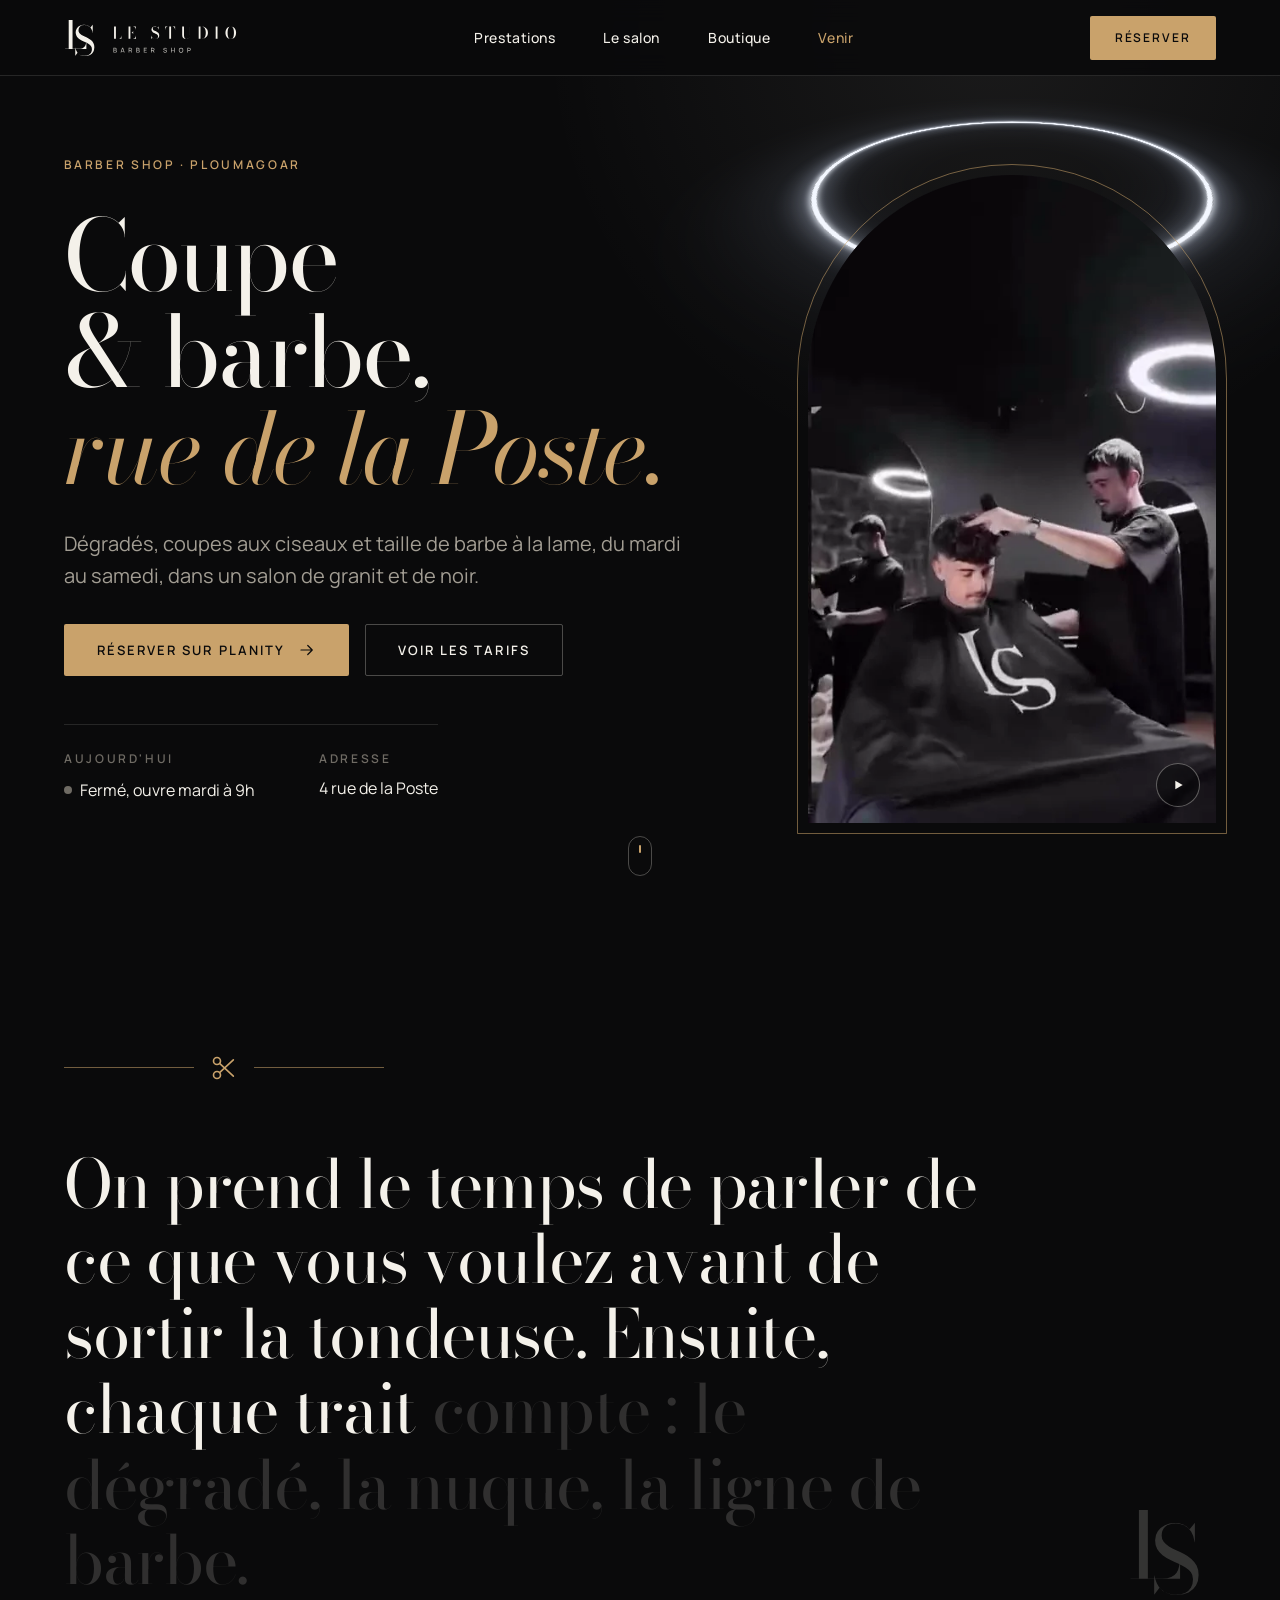
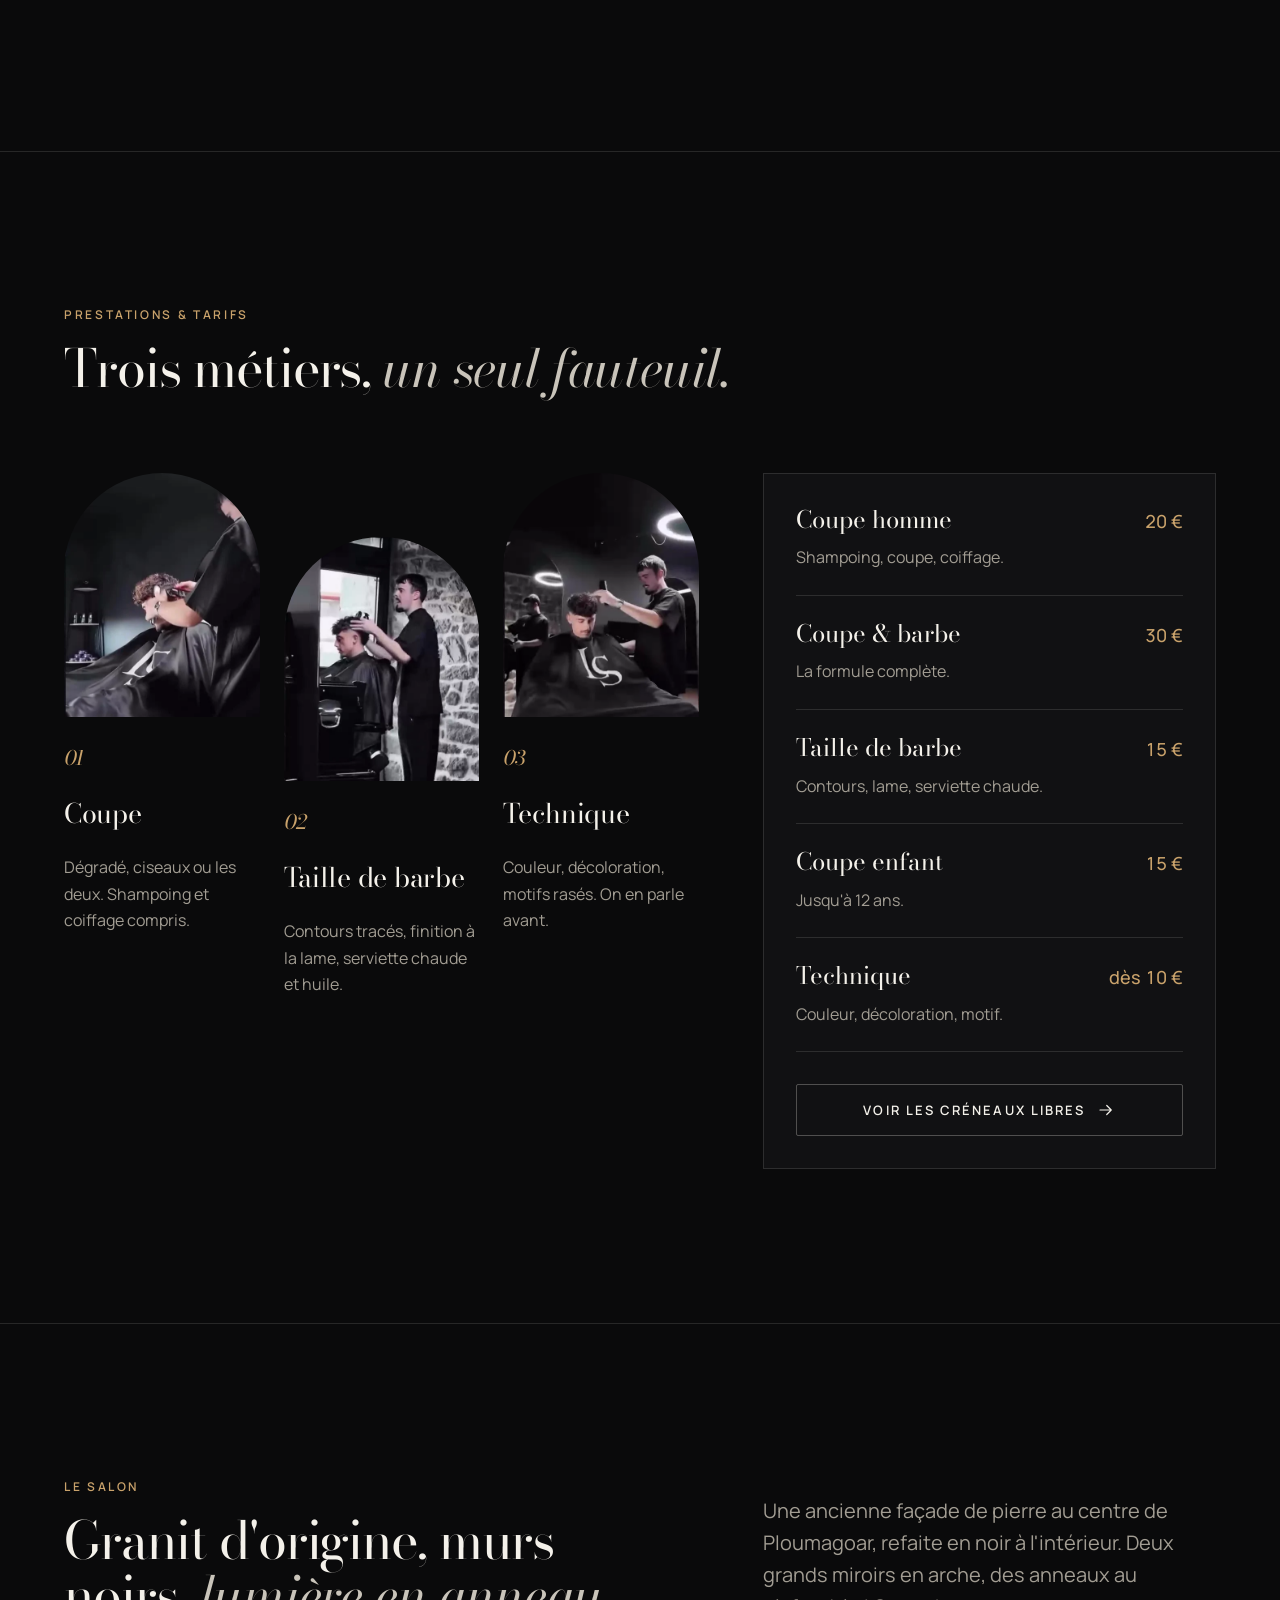
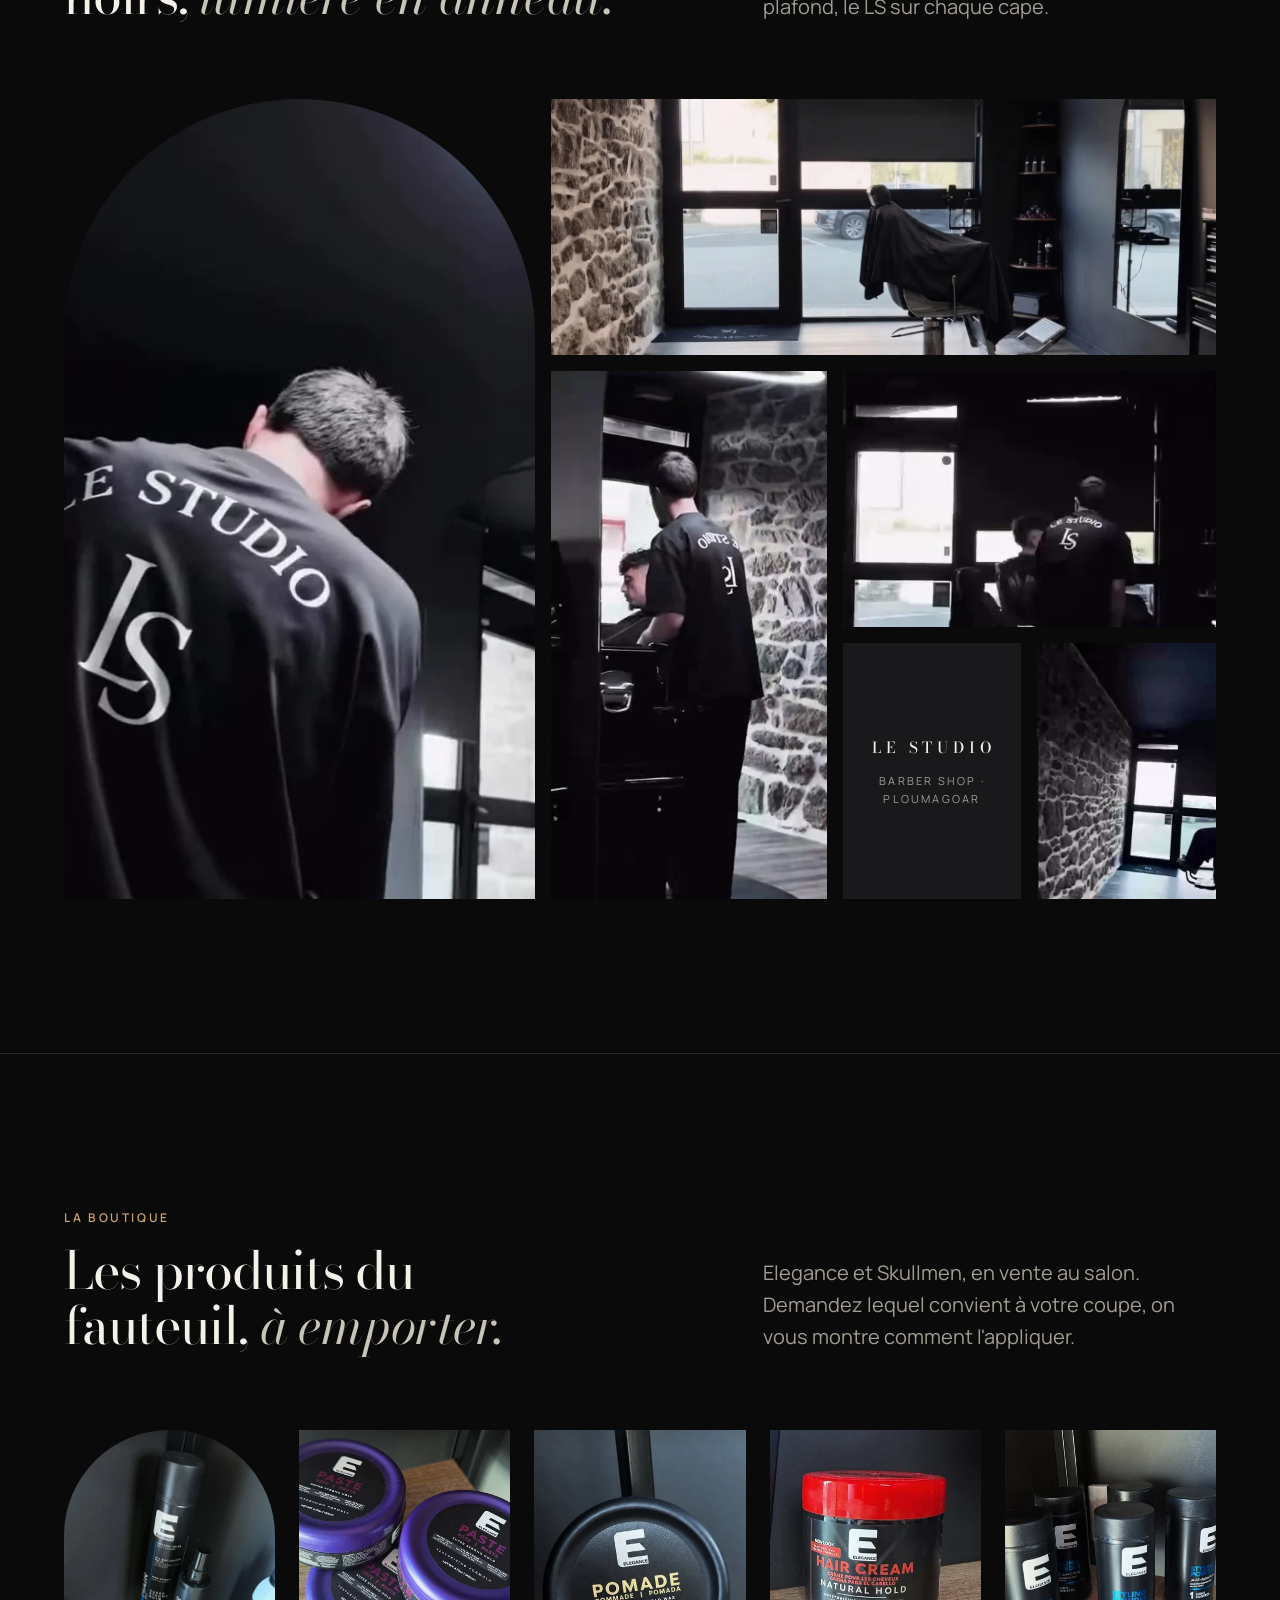
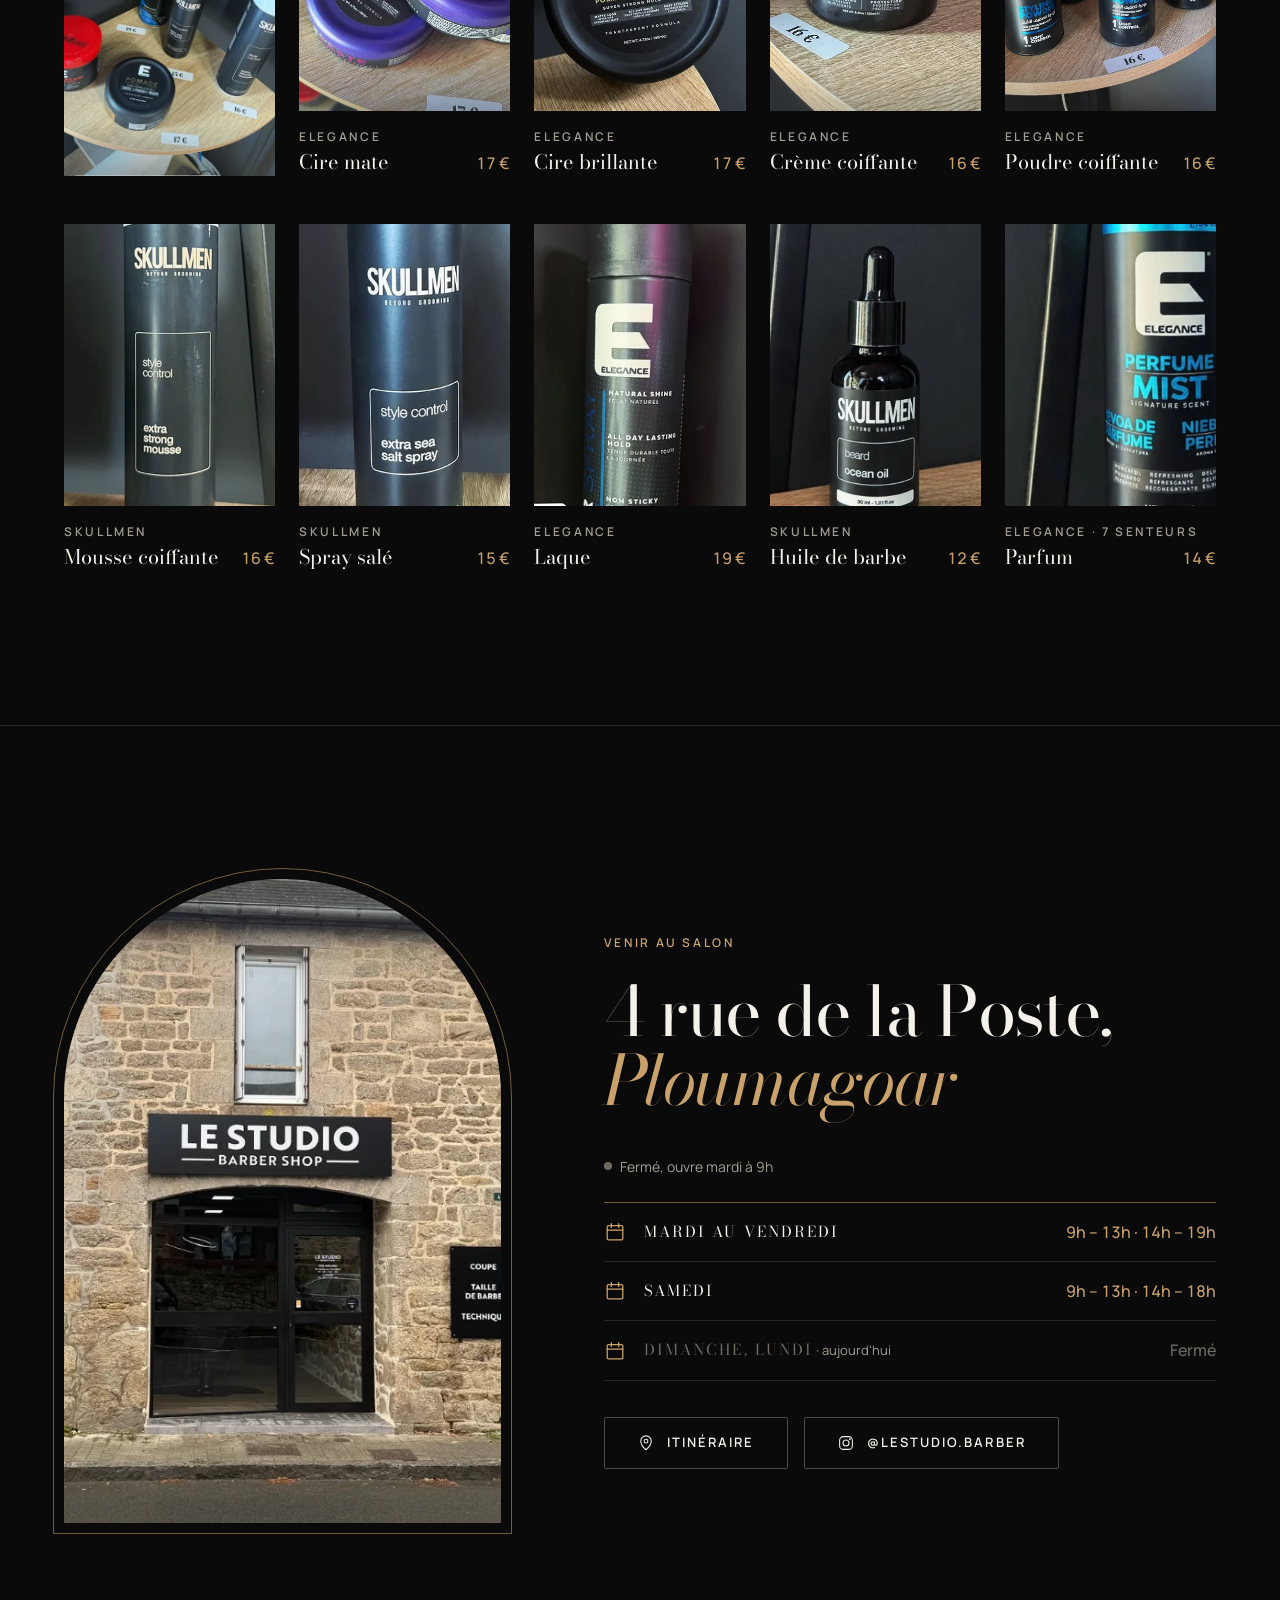
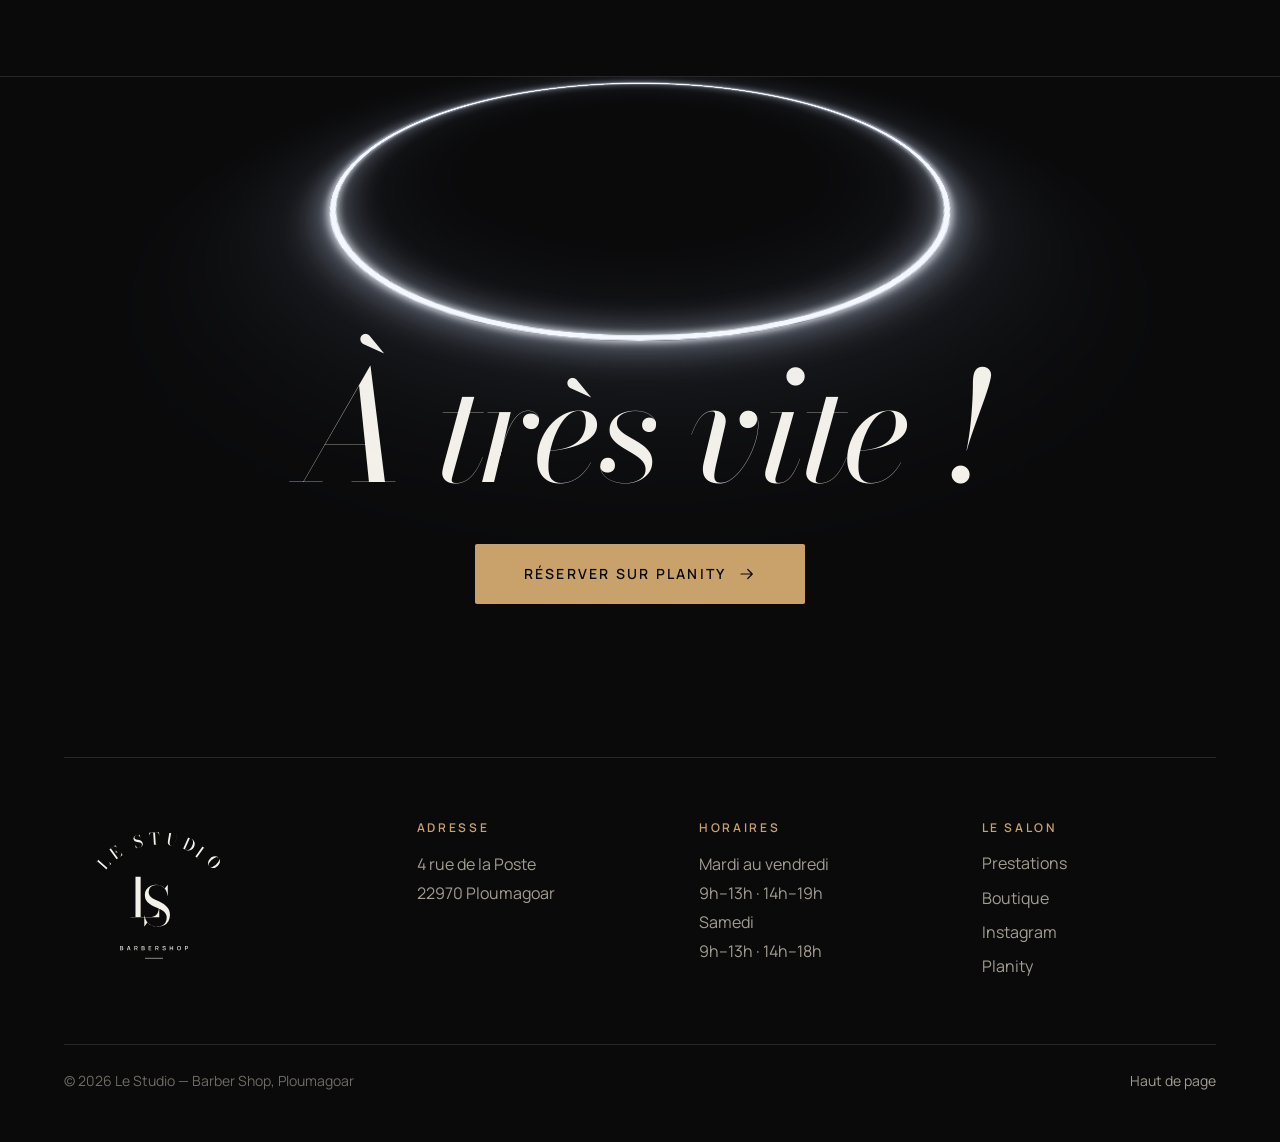
==== index.html @ e1cf86ec "Anneau LED blanc des salons et nouvelle photo du fauteuil - L'anneau néon devient un anneau LED : bl" ====
<!doctype html>
<html lang="fr" class="no-js">
<head>
<meta charset="utf-8">
<meta name="viewport" content="width=device-width, initial-scale=1, viewport-fit=cover">
<title>Le Studio : barber shop à Ploumagoar</title>
<meta name="description" content="Coupe homme, dégradé et taille de barbe du mardi au samedi, 4 rue de la Poste à Ploumagoar. Réservation en ligne sur Planity.">
<meta name="theme-color" content="#0a0a0b">
<meta property="og:type" content="website">
<meta property="og:title" content="Le Studio, barber shop à Ploumagoar">
<meta property="og:description" content="Coupe, dégradé et barbe du mardi au samedi. Réservez sur Planity.">
<meta property="og:image" content="share.jpg">
<meta name="twitter:card" content="summary_large_image">
<!-- <link rel="canonical" href="https://DOMAINE-A-VENIR/"> -->
<link rel="icon" href="assets/logo/favicon.svg" type="image/svg+xml">
<link rel="preconnect" href="https://fonts.googleapis.com">
<link rel="preconnect" href="https://fonts.gstatic.com" crossorigin>
<link rel="stylesheet" href="design-system/tokens.css">
<link rel="stylesheet" href="design-system/components.css">
<link rel="stylesheet" href="assets/css/site.css">
<link rel="preload" as="image" href="assets/img/poster.webp">
<script>document.documentElement.classList.replace('no-js','js')</script>
<script type="application/ld+json">
{"@context":"https://schema.org","@type":"BarberShop","name":"Le Studio — Barber Shop",
 "address":{"@type":"PostalAddress","streetAddress":"4 rue de la Poste","postalCode":"22970","addressLocality":"Ploumagoar","addressCountry":"FR"},
 "openingHoursSpecification":[
  {"@type":"OpeningHoursSpecification","dayOfWeek":["Tuesday","Wednesday","Thursday","Friday"],"opens":"09:00","closes":"13:00"},
  {"@type":"OpeningHoursSpecification","dayOfWeek":["Tuesday","Wednesday","Thursday","Friday"],"opens":"14:00","closes":"19:00"},
  {"@type":"OpeningHoursSpecification","dayOfWeek":"Saturday","opens":"09:00","closes":"13:00"},
  {"@type":"OpeningHoursSpecification","dayOfWeek":"Saturday","opens":"14:00","closes":"18:00"}],
 "sameAs":["https://www.instagram.com/lestudio.barber/"]}
</script>
</head>
<body>

<svg width="0" height="0" style="position:absolute" aria-hidden="true">
  <defs>
    <symbol id="i-scissors" viewBox="0 0 24 24" fill="none" stroke="currentColor" stroke-width="1.4" stroke-linecap="round"><circle cx="6" cy="6" r="3"/><circle cx="6" cy="18" r="3"/><path d="M8.2 8.1 20 19M8.2 15.9 20 5M12.5 12h.01"/></symbol>
    <symbol id="i-calendar" viewBox="0 0 24 24" fill="none" stroke="currentColor" stroke-width="1.4" stroke-linecap="round"><rect x="3.5" y="5" width="17" height="15.5" rx="1.5"/><path d="M3.5 10h17M8 3v4M16 3v4"/></symbol>
    <symbol id="i-pin" viewBox="0 0 24 24" fill="none" stroke="currentColor" stroke-width="1.4" stroke-linecap="round" stroke-linejoin="round"><path d="M12 21s-7-6.2-7-11.5a7 7 0 0 1 14 0C19 14.8 12 21 12 21Z"/><circle cx="12" cy="9.5" r="2.5"/></symbol>
    <symbol id="i-instagram" viewBox="0 0 24 24" fill="none" stroke="currentColor" stroke-width="1.4"><rect x="3.5" y="3.5" width="17" height="17" rx="5"/><circle cx="12" cy="12" r="4"/><circle cx="17.2" cy="6.8" r=".6" fill="currentColor"/></symbol>
    <symbol id="i-arrow" viewBox="0 0 24 24" fill="none" stroke="currentColor" stroke-width="1.6" stroke-linecap="round" stroke-linejoin="round"><path d="M4 12h15M13 6l6 6-6 6"/></symbol>
    <symbol id="i-pause" viewBox="0 0 24 24" fill="currentColor"><rect x="7" y="5" width="3.5" height="14" rx=".5"/><rect x="13.5" y="5" width="3.5" height="14" rx=".5"/></symbol>
    <symbol id="i-play" viewBox="0 0 24 24" fill="currentColor"><path d="M8 5.5v13l11-6.5-11-6.5Z"/></symbol>
  </defs>
</svg>

<a class="skip-link" href="#contenu">Aller au contenu</a>

<!-- ============================ NAVIGATION ============================ -->
<header class="ls-nav site-nav" data-nav>
  <div class="ls-container ls-nav__inner">
    <a class="site-logo" href="#top" aria-label="Le Studio, accueil"><img src="assets/logo/ls-logo-horizontal.svg" alt="" width="190" height="39"></a>
    <nav aria-label="Navigation principale">
      <ul class="ls-nav__links">
        <li><a class="ls-link" href="#prestations">Prestations</a></li>
        <li><a class="ls-link" href="#salon">Le salon</a></li>
        <li><a class="ls-link" href="#boutique">Boutique</a></li>
        <li><a class="ls-link" href="#venir">Venir</a></li>
      </ul>
    </nav>
    <div class="site-nav__end">
      <a class="ls-btn ls-btn--primary ls-btn--sm site-nav__cta" href="https://www.planity.com/le-studio-barber-shop-22970-ploumagoar">Réserver</a>
      <button class="site-burger" type="button" aria-expanded="false" aria-controls="menu" data-menu-toggle><span class="ls-visually-hidden">Menu</span><i></i><i></i></button>
    </div>
  </div>
  <div class="site-sheet" id="menu" hidden data-menu>
    <ul>
      <li><a href="#prestations">Prestations</a></li>
      <li><a href="#salon">Le salon</a></li>
      <li><a href="#boutique">Boutique</a></li>
      <li><a href="#venir">Venir</a></li>
    </ul>
    <div class="site-sheet__foot">
      <p>4 rue de la Poste, Ploumagoar</p>
      <p>Mar–ven 9h–13h · 14h–19h<br>Sam 9h–13h · 14h–18h</p>
    </div>
  </div>
</header>

<main id="contenu">

<!-- ============================ HERO ============================ -->
<section class="hero" id="top">
  <div class="ls-container hero__grid">
    <div class="hero__text">
      <p class="ls-label" data-enter="1">Barber shop · Ploumagoar</p>
      <h1 class="ls-h1 hero__title" data-enter="2">
        <span class="hero__line">Coupe &amp; barbe,</span>
        <span class="hero__line"><em>rue de la Poste.</em></span>
      </h1>
      <p class="ls-lead" data-enter="3">Dégradés, coupes aux ciseaux et taille de barbe à la lame, du mardi au samedi, dans un salon de granit et de noir.</p>
      <div class="hero__actions" data-enter="4">
        <a class="ls-btn ls-btn--primary" href="https://www.planity.com/le-studio-barber-shop-22970-ploumagoar" data-hero-cta>Réserver sur Planity <svg aria-hidden="true"><use href="#i-arrow"/></svg></a>
        <a class="ls-btn ls-btn--secondary" href="#prestations">Voir les tarifs</a>
      </div>
      <dl class="hero__facts" data-enter="5">
        <div><dt>Aujourd'hui</dt><dd><span class="ls-status" data-open-status>Mardi au samedi</span></dd></div>
        <div><dt>Adresse</dt><dd>4 rue de la Poste</dd></div>
      </dl>
    </div>

    <div class="hero__media">
      <div class="ls-neon ls-neon--tilt ls-neon--flicker hero__neon" aria-hidden="true"></div>
      <div class="ls-arch ls-arch--outline hero__arch" data-enter-arch>
        <video src="assets/video/studio.mp4" poster="assets/img/poster.webp" muted loop playsinline autoplay preload="metadata" aria-label="Le salon en vidéo : une coupe sous l'anneau lumineux, un dégradé à la tondeuse, le barbier devant le mur en granit" data-video></video>
        <button class="hero__pause" type="button" aria-label="Mettre la vidéo en pause" data-video-toggle><svg aria-hidden="true"><use href="#i-pause"/></svg></button>
      </div>
    </div>
  </div>
  <a class="hero__scroll" href="#manifeste" aria-label="Descendre vers la suite"><span></span></a>
</section>

<!-- ============================ MANIFESTE (moment : les mots s'allument) ============================ -->
<section class="manifeste" id="manifeste" aria-label="Notre façon de travailler">
  <div class="ls-container">
    <div class="ls-divider ls-divider--short" aria-hidden="true"><svg><use href="#i-scissors"/></svg></div>
    <p class="manifeste__text" data-words>On prend le temps de parler de ce que vous voulez avant de sortir la tondeuse. Ensuite, chaque trait compte&nbsp;: le dégradé, la nuque, la ligne de barbe.</p>
    <img class="manifeste__mono" src="assets/logo/ls-monogramme.svg" alt="" aria-hidden="true" width="96" height="94">
  </div>
</section>

<!-- ============================ PRESTATIONS ============================ -->
<section class="section prestations" id="prestations">
  <div class="ls-container">
    <header class="section-head">
      <p class="ls-label">Prestations &amp; tarifs</p>
      <h2 class="ls-h2">Trois métiers, <em>un seul fauteuil.</em></h2>
    </header>

    <div class="prestations__grid">
      <ol class="services">
        <li class="ls-service" data-reveal>
          <div class="ls-arch ls-service__media"><img src="assets/img/degrade.webp" alt="Dégradé à la tondeuse, client sous la cape LS" loading="lazy" width="483" height="790"></div>
          <span class="ls-service__num">01</span>
          <h3 class="ls-h3">Coupe</h3>
          <p>Dégradé, ciseaux ou les deux. Shampoing et coiffage compris.</p>
        </li>
        <li class="ls-service" data-reveal>
          <div class="ls-arch ls-service__media"><img src="assets/img/coiffage.webp" alt="Le barbier vérifie la coupe devant le mur en granit" loading="lazy" width="483" height="790"></div>
          <span class="ls-service__num">02</span>
          <h3 class="ls-h3">Taille de barbe</h3>
          <p>Contours tracés, finition à la lame, serviette chaude et huile.</p>
        </li>
        <li class="ls-service" data-reveal>
          <div class="ls-arch ls-service__media"><img src="assets/img/coupe.webp" alt="Coupe en cours sous un anneau lumineux" loading="lazy" width="483" height="790"></div>
          <span class="ls-service__num">03</span>
          <h3 class="ls-h3">Technique</h3>
          <p>Couleur, décoloration, motifs rasés. On en parle avant.</p>
        </li>
      </ol>

      <div class="tarifs" data-reveal>
        <!-- PRIX PROVISOIRES : à remplacer par les tarifs réels -->
        <ul class="ls-price-list" data-assumed>
          <li class="ls-price-row"><span class="ls-price-row__name">Coupe homme</span><span class="ls-price-row__price">20 €</span><p class="ls-price-row__desc">Shampoing, coupe, coiffage.</p></li>
          <li class="ls-price-row"><span class="ls-price-row__name">Coupe &amp; barbe</span><span class="ls-price-row__price">30 €</span><p class="ls-price-row__desc">La formule complète.</p></li>
          <li class="ls-price-row"><span class="ls-price-row__name">Taille de barbe</span><span class="ls-price-row__price">15 €</span><p class="ls-price-row__desc">Contours, lame, serviette chaude.</p></li>
          <li class="ls-price-row"><span class="ls-price-row__name">Coupe enfant</span><span class="ls-price-row__price">15 €</span><p class="ls-price-row__desc">Jusqu'à 12 ans.</p></li>
          <li class="ls-price-row"><span class="ls-price-row__name">Technique</span><span class="ls-price-row__price">dès 10 €</span><p class="ls-price-row__desc">Couleur, décoloration, motif.</p></li>
        </ul>
        <a class="ls-btn ls-btn--secondary tarifs__cta" href="https://www.planity.com/le-studio-barber-shop-22970-ploumagoar">Voir les créneaux libres <svg aria-hidden="true"><use href="#i-arrow"/></svg></a>
      </div>
    </div>
  </div>
</section>

<!-- ============================ LE SALON ============================ -->
<section class="section salon" id="salon">
  <div class="ls-container">
    <header class="section-head section-head--split">
      <div>
        <p class="ls-label">Le salon</p>
        <h2 class="ls-h2">Granit d'origine, murs noirs, <em>lumière en anneau.</em></h2>
      </div>
      <p class="ls-lead">Une ancienne façade de pierre au centre de Ploumagoar, refaite en noir à l'intérieur. Deux grands miroirs en arche, des anneaux au plafond, le LS sur chaque cape.</p>
    </header>

    <div class="mosaic">
      <figure class="mosaic__a ls-arch" data-reveal><img src="assets/img/tee.webp" alt="Le barbier de dos, t-shirt Le Studio" loading="lazy"></figure>
      <figure class="mosaic__b" data-reveal><img src="assets/img/salon-fauteuil.webp" alt="Le fauteuil sous sa cape face au miroir en arche, entre le mur de granit et la vitrine" width="1400" height="781" loading="lazy"></figure>
      <figure class="mosaic__c" data-reveal><img src="assets/img/poste-pierre.webp" alt="Le barbier au poste, devant le mur de granit" loading="lazy"></figure>
      <figure class="mosaic__d" data-reveal><img src="assets/img/salon-large.webp" alt="Vue d'ensemble du salon vers la vitrine" loading="lazy"></figure>
      <figure class="mosaic__e ls-granite" data-reveal>
        <p class="mosaic__quote"><span class="ls-caps">Le Studio</span><span class="mosaic__since">Barber shop · Ploumagoar</span></p>
      </figure>
      <figure class="mosaic__f" data-reveal><img src="assets/img/mur-granit.webp" alt="Le mur de granit apparent jusqu'à la porte" loading="lazy"></figure>
    </div>
  </div>
</section>

<!-- ============================ BOUTIQUE ============================ -->
<section class="section boutique" id="boutique">
  <div class="ls-container">
    <header class="section-head section-head--split">
      <div>
        <p class="ls-label">La boutique</p>
        <h2 class="ls-h2">Les produits du fauteuil, <em>à emporter.</em></h2>
      </div>
      <p class="ls-lead">Elegance et Skullmen, en vente au salon. Demandez lequel convient à votre coupe, on vous montre comment l'appliquer.</p>
    </header>

    <ul class="shop">
      <li class="shop__feature" data-reveal><img src="assets/img/etagere-produits.webp" alt="L'étagère de produits en chêne du salon" loading="lazy"></li>
      <li data-reveal><div class="ls-product"><div class="ls-product__media"><img src="assets/img/p-cire-mate.webp" alt="Cire mate Elegance Paste, pots violets" loading="lazy"></div><div class="ls-product__meta"><span class="ls-product__brand">Elegance</span><span class="ls-product__name">Cire mate</span><span class="ls-product__price">17 €</span></div></div></li>
      <li data-reveal><div class="ls-product"><div class="ls-product__media"><img src="assets/img/p-pomade.webp" alt="Cire brillante Elegance Pomade" loading="lazy"></div><div class="ls-product__meta"><span class="ls-product__brand">Elegance</span><span class="ls-product__name">Cire brillante</span><span class="ls-product__price">17 €</span></div></div></li>
      <li data-reveal><div class="ls-product"><div class="ls-product__media"><img src="assets/img/p-creme.webp" alt="Crème coiffante Elegance Hair Cream" loading="lazy"></div><div class="ls-product__meta"><span class="ls-product__brand">Elegance</span><span class="ls-product__name">Crème coiffante</span><span class="ls-product__price">16 €</span></div></div></li>
      <li data-reveal><div class="ls-product"><div class="ls-product__media"><img src="assets/img/p-poudre.webp" alt="Poudre coiffante Elegance Styling Powder" loading="lazy"></div><div class="ls-product__meta"><span class="ls-product__brand">Elegance</span><span class="ls-product__name">Poudre coiffante</span><span class="ls-product__price">16 €</span></div></div></li>
      <li data-reveal><div class="ls-product"><div class="ls-product__media"><img src="assets/img/p-mousse.webp" alt="Mousse coiffante Skullmen Extra Strong" loading="lazy"></div><div class="ls-product__meta"><span class="ls-product__brand">Skullmen</span><span class="ls-product__name">Mousse coiffante</span><span class="ls-product__price">16 €</span></div></div></li>
      <li data-reveal><div class="ls-product"><div class="ls-product__media"><img src="assets/img/p-spray.webp" alt="Spray salé Skullmen Extra Sea Salt" loading="lazy"></div><div class="ls-product__meta"><span class="ls-product__brand">Skullmen</span><span class="ls-product__name">Spray salé</span><span class="ls-product__price">15 €</span></div></div></li>
      <li data-reveal><div class="ls-product"><div class="ls-product__media"><img src="assets/img/p-laque.webp" alt="Laque Elegance Hair Spray" loading="lazy"></div><div class="ls-product__meta"><span class="ls-product__brand">Elegance</span><span class="ls-product__name">Laque</span><span class="ls-product__price">19 €</span></div></div></li>
      <li data-reveal><div class="ls-product"><div class="ls-product__media"><img src="assets/img/p-huile.webp" alt="Huile à barbe Skullmen Ocean Oil" loading="lazy"></div><div class="ls-product__meta"><span class="ls-product__brand">Skullmen</span><span class="ls-product__name">Huile de barbe</span><span class="ls-product__price">12 €</span></div></div></li>
      <li data-reveal><div class="ls-product"><div class="ls-product__media"><img src="assets/img/p-parfum.webp" alt="Parfum Elegance Perfume Mist" loading="lazy"></div><div class="ls-product__meta"><span class="ls-product__brand">Elegance · 7 senteurs</span><span class="ls-product__name">Parfum</span><span class="ls-product__price">14 €</span></div></div></li>
    </ul>
  </div>
</section>

<!-- ============================ VENIR ============================ -->
<section class="section venir" id="venir">
  <div class="ls-container venir__grid">
    <figure class="ls-arch ls-arch--outline venir__photo" data-reveal><img src="assets/img/facade.webp" alt="La façade en granit avec l'enseigne Le Studio Barber Shop" loading="lazy"></figure>
    <div class="venir__info">
      <p class="ls-label">Venir au salon</p>
      <h2 class="ls-h2 venir__address"><a href="https://www.google.com/maps/search/?api=1&amp;query=4+rue+de+la+Poste+22970+Ploumagoar">4 rue de la Poste,<br><em>Ploumagoar</em></a></h2>
      <p class="venir__status"><span class="ls-status" data-open-status>Horaires</span></p>
      <dl class="ls-hours" data-hours>
        <div class="ls-hours__row" data-days="2,3,4,5"><svg aria-hidden="true"><use href="#i-calendar"/></svg><dt>Mardi au vendredi</dt><dd>9h – 13h · 14h – 19h</dd></div>
        <div class="ls-hours__row" data-days="6"><svg aria-hidden="true"><use href="#i-calendar"/></svg><dt>Samedi</dt><dd>9h – 13h · 14h – 18h</dd></div>
        <div class="ls-hours__row ls-hours__row--closed" data-days="0,1"><svg aria-hidden="true"><use href="#i-calendar"/></svg><dt>Dimanche, lundi</dt><dd>Fermé</dd></div>
      </dl>
      <div class="venir__actions">
        <a class="ls-btn ls-btn--secondary" href="https://www.google.com/maps/dir/?api=1&amp;destination=4+rue+de+la+Poste+22970+Ploumagoar"><svg aria-hidden="true"><use href="#i-pin"/></svg> Itinéraire</a>
        <a class="ls-btn ls-btn--secondary" href="https://www.instagram.com/lestudio.barber/"><svg aria-hidden="true"><use href="#i-instagram"/></svg> @lestudio.barber</a>
      </div>
    </div>
  </div>
</section>

</main>

<!-- ============================ FIN ============================ -->
<footer class="site-footer">
  <div class="ls-container">
    <div class="close">
      <div class="ls-neon ls-neon--tilt close__neon" aria-hidden="true" data-ignite></div>
      <p class="close__title ls-italic">À très vite&nbsp;!</p>
      <a class="ls-btn ls-btn--primary ls-btn--lg" href="https://www.planity.com/le-studio-barber-shop-22970-ploumagoar" data-close-cta>Réserver sur Planity <svg aria-hidden="true"><use href="#i-arrow"/></svg></a>
    </div>
    <div class="footer-grid">
      <img class="footer-logo" src="assets/logo/ls-logo-arc.svg" alt="Le Studio, barbershop" width="200" height="160" loading="lazy">
      <div>
        <h3 class="footer-h">Adresse</h3>
        <p><a class="ls-link" href="https://www.google.com/maps/search/?api=1&amp;query=4+rue+de+la+Poste+22970+Ploumagoar">4 rue de la Poste<br>22970 Ploumagoar</a></p>
      </div>
      <div>
        <h3 class="footer-h">Horaires</h3>
        <p>Mardi au vendredi<br>9h–13h · 14h–19h<br>Samedi<br>9h–13h · 14h–18h</p>
      </div>
      <div>
        <h3 class="footer-h">Le salon</h3>
        <ul class="footer-links">
          <li><a class="ls-link" href="#prestations">Prestations</a></li>
          <li><a class="ls-link" href="#boutique">Boutique</a></li>
          <li><a class="ls-link" href="https://www.instagram.com/lestudio.barber/">Instagram</a></li>
          <li><a class="ls-link" href="https://www.planity.com/le-studio-barber-shop-22970-ploumagoar">Planity</a></li>
        </ul>
      </div>
    </div>
    <p class="legal"><span>© <span data-year>2026</span> Le Studio — Barber Shop, Ploumagoar</span><a class="ls-link" href="#top">Haut de page</a></p>
  </div>
</footer>

<nav class="ls-actionbar site-actionbar" aria-label="Réservation" data-actionbar>
  <a class="ls-btn ls-btn--primary ls-btn--block" href="https://www.planity.com/le-studio-barber-shop-22970-ploumagoar">Réserver sur Planity</a>
</nav>

<script src="assets/js/site.js" defer></script>
</body>
</html>
---- design-system/tokens.css ----
/* ==========================================================================
   LE STUDIO — Barber Shop · Design tokens v1.0
   Source des codes : le salon (murs noirs, granit, arches, néons circulaires),
   le monogramme LS didone, la story « Horaires » (or cuivré), l'enseigne.
   ========================================================================== */

@import url("https://fonts.googleapis.com/css2?family=Bodoni+Moda:ital,opsz,wght@0,6..96,400;0,6..96,500;1,6..96,400&family=Manrope:wght@400;500;600&display=swap");

:root {
  /* ---- Couleurs · primitives ------------------------------------------- */
  --ls-black-950: #0a0a0b;   /* murs, capes : le fond de base            */
  --ls-black-900: #111113;   /* surfaces posées sur le fond              */
  --ls-black-800: #19191c;   /* surfaces levées (cartes, panneaux)       */
  --ls-black-700: #242428;   /* survol de surface                        */

  --ls-ivory-50:  #f4f1ea;   /* blanc du monogramme, un peu chaud        */
  --ls-ivory-300: #c9c4ba;
  --ls-ivory-500: #a29d93;   /* texte secondaire (7.3:1 sur noir)        */
  --ls-ivory-700: #6f6b64;   /* décoratif / désactivé, jamais du texte   */

  --ls-gold-300:  #e2c595;   /* survol                                   */
  --ls-gold-500:  #c9a26b;   /* l'or cuivré de la story horaires         */
  --ls-gold-700:  #9c7a48;   /* pressé, filets sur fond clair            */

  --ls-granite-300: #b9ad99; /* pierre au soleil                         */
  --ls-granite-600: #7d7262; /* pierre à l'ombre                         */
  --ls-oak-400:   #b08a62;   /* parquet, étagères chêne                  */

  --ls-red-400:   #e2796a;   /* erreur                                   */
  --ls-green-400: #8cc29a;   /* succès / « ouvert »                      */

  /* ---- Couleurs · sémantiques (à utiliser dans les composants) ---------- */
  --color-bg:          var(--ls-black-950);
  --color-surface:     var(--ls-black-900);
  --color-surface-2:   var(--ls-black-800);
  --color-surface-hover: var(--ls-black-700);
  --color-text:        var(--ls-ivory-50);   /* 17.5:1 sur bg */
  --color-text-muted:  var(--ls-ivory-500);  /* 7.3:1 sur bg  */
  --color-text-faint:  var(--ls-ivory-700);  /* 3.7:1 — grands textes / déco seulement */
  --color-accent:      var(--ls-gold-500);   /* 8.4:1 sur bg  */
  --color-accent-hover: var(--ls-gold-300);
  --color-accent-press: var(--ls-gold-700);
  --color-on-accent:   var(--ls-black-950);  /* 8.4:1 sur l'or */
  --color-line:        rgb(244 241 234 / 0.12);
  --color-line-strong: rgb(244 241 234 / 0.28);
  --color-line-accent: rgb(201 162 107 / 0.55);
  --color-focus:       var(--ls-gold-300);
  --color-success:     var(--ls-green-400);
  --color-danger:      var(--ls-red-400);

  /* ---- Typographie ------------------------------------------------------ */
  --font-display: "Bodoni Moda", "Didot", "Bodoni 72", Georgia, serif; /* le LS */
  --font-sans:    "Manrope", "Helvetica Neue", Arial, sans-serif;      /* l'enseigne */

  /* Échelle fluide 390 → 1440 */
  --text-display: clamp(3.5rem, 1.6rem + 8vw, 9rem);      /* 56 → 144  LE STUDIO   */
  --text-h1:      clamp(2.5rem, 1.6rem + 3.8vw, 5.5rem);  /* 40 → 88               */
  --text-h2:      clamp(2rem, 1.5rem + 2.2vw, 3.5rem);    /* 32 → 56               */
  --text-h3:      clamp(1.375rem, 1.2rem + .6vw, 1.75rem);/* 22 → 28               */
  --text-lead:    clamp(1.125rem, 1.05rem + .3vw, 1.25rem);/* 18 → 20              */
  --text-body:    1rem;                                   /* 16                    */
  --text-small:   0.875rem;                               /* 14                    */
  --text-label:   0.75rem;                                /* 12, capitales espacées */

  --leading-tight: 1.02;
  --leading-snug:  1.2;
  --leading-body:  1.65;

  --tracking-display: -0.02em;
  --tracking-caps:    0.32em;  /* « L E  S T U D I O »  */
  --tracking-label:   0.22em;

  --weight-regular: 400;
  --weight-medium:  500;
  --weight-semibold: 600;      /* labels sans uniquement */

  /* ---- Espacement (base 4) --------------------------------------------- */
  --space-1: 4px;   --space-2: 8px;   --space-3: 12px;  --space-4: 16px;
  --space-5: 24px;  --space-6: 32px;  --space-7: 48px;  --space-8: 64px;
  --space-9: 96px;  --space-10: 128px; --space-11: 192px;

  --gutter: clamp(20px, 5vw, 80px);
  --container: 1280px;
  --section-y: clamp(96px, 12vw, 192px);

  /* ---- Formes ----------------------------------------------------------- */
  --radius-none: 0;            /* photos, cartes : architectural, net      */
  --radius-sm:   2px;          /* boutons, champs                          */
  --radius-arch: 999px 999px 0 0; /* LA forme signature : les miroirs     */
  --radius-round: 999px;       /* néon, pastilles                          */

  --border-hair: 1px;
  --border-strong: 1.5px;

  /* ---- Lumière (remplace les ombres sur fond noir) ---------------------- */
  /* Anneau LED : le blanc neutre-froid des anneaux du salon, lueur dedans et dehors */
  --led: #f3f7ff;
  --glow-neon:
    0 0 6px 1px rgb(243 247 255 / .9), 0 0 28px 6px rgb(214 228 255 / .45), 0 0 110px 26px rgb(190 210 255 / .14),
    inset 0 0 6px 1px rgb(243 247 255 / .8), inset 0 0 28px 6px rgb(214 228 255 / .35), inset 0 0 90px 16px rgb(190 210 255 / .1);
  --glow-gold: 0 0 0 1px var(--color-line-accent), 0 10px 40px -10px rgb(201 162 107 / .35);
  --shadow-lift: 0 24px 48px -24px rgb(0 0 0 / .8);

  /* ---- Mouvement -------------------------------------------------------- */
  --dur-fast: 150ms;    /* couleur, soulignement               */
  --dur-base: 250ms;    /* boutons, cartes                     */
  --dur-slow: 600ms;    /* zoom photo, ouverture d'arche       */
  --dur-enter: 1100ms;  /* entrée du hero, une seule fois      */
  --ease-out: cubic-bezier(.22, 1, .36, 1);
  --ease-in-out: cubic-bezier(.65, 0, .35, 1);

  /* ---- Plans ------------------------------------------------------------ */
  --z-base: 1; --z-nav: 50; --z-actionbar: 60; --z-sheet: 70;
}

@media (prefers-reduced-motion: reduce) {
  :root { --dur-fast: 0ms; --dur-base: 0ms; --dur-slow: 0ms; --dur-enter: 0ms; }
}
---- design-system/components.css ----
/* ==========================================================================
   LE STUDIO — Composants v1.0  (nécessite tokens.css)
   Préfixe : ls-   ·   BEM léger : .ls-bloc, .ls-bloc__élément, .ls-bloc--variante
   ========================================================================== */

/* ---- Base ---------------------------------------------------------------- */
*, *::before, *::after { box-sizing: border-box; }
html { -webkit-text-size-adjust: 100%; }
body {
  margin: 0; background: var(--color-bg); color: var(--color-text);
  font: var(--weight-regular) var(--text-body)/var(--leading-body) var(--font-sans);
  -webkit-font-smoothing: antialiased; text-rendering: optimizeLegibility;
}
img, video, svg { display: block; max-width: 100%; }
a { color: inherit; }
:focus-visible { outline: 2px solid var(--color-focus); outline-offset: 3px; }
::selection { background: var(--color-accent); color: var(--color-on-accent); }

.ls-container { width: min(100% - 2 * var(--gutter), var(--container)); margin-inline: auto; }
.ls-visually-hidden { position: absolute !important; width: 1px; height: 1px; overflow: hidden; clip: rect(0 0 0 0); white-space: nowrap; }

/* ---- Typographie --------------------------------------------------------- */
.ls-display, .ls-h1, .ls-h2, .ls-h3 {
  font-family: var(--font-display); font-weight: var(--weight-regular);
  letter-spacing: var(--tracking-display); margin: 0; text-wrap: balance;
}
.ls-display { font-size: var(--text-display); line-height: .92; }
.ls-h1 { font-size: var(--text-h1); line-height: var(--leading-tight); }
.ls-h2 { font-size: var(--text-h2); line-height: 1.05; }
.ls-h3 { font-size: var(--text-h3); line-height: var(--leading-snug); letter-spacing: -0.01em; }
.ls-italic { font-style: italic; }                       /* « À très vite ! » */
.ls-lead { font-size: var(--text-lead); line-height: 1.6; color: var(--color-text-muted); max-width: 52ch; margin: 0; }
.ls-small { font-size: var(--text-small); color: var(--color-text-muted); }

/* Capitales serif espacées : la signature « LE STUDIO » (≥ 18px seulement) */
.ls-caps {
  font-family: var(--font-display); font-weight: var(--weight-medium);
  text-transform: uppercase; letter-spacing: var(--tracking-caps);
  font-size: clamp(1.125rem, 1rem + .5vw, 1.5rem); margin-right: calc(-1 * var(--tracking-caps));
}
/* Surtitre sans (lisible petit) */
.ls-label {
  font-family: var(--font-sans); font-weight: var(--weight-semibold);
  font-size: var(--text-label); text-transform: uppercase; letter-spacing: var(--tracking-label);
  color: var(--color-accent); margin: 0;
}

/* ---- Logo ---------------------------------------------------------------- */
.ls-logo { display: inline-flex; align-items: center; gap: var(--space-3); text-decoration: none; color: var(--color-text); }
.ls-logo__mono { width: 40px; height: 40px; flex: none; }
.ls-logo__words { display: grid; line-height: 1; }
.ls-logo__name { white-space: nowrap; font-family: var(--font-display); font-weight: 500; font-size: 17px; letter-spacing: .3em; margin-right: -.3em; }
.ls-logo__sub  { font-family: var(--font-sans); font-weight: 600; font-size: 9.5px; letter-spacing: .42em; color: var(--color-text-muted); margin-top: 6px; }
.ls-mono text { font-family: var(--font-display); fill: currentColor; }

/* ---- Boutons ------------------------------------------------------------- */
.ls-btn {
  --h: 52px;
  display: inline-flex; align-items: center; justify-content: center; gap: var(--space-3);
  min-height: var(--h); padding: 0 var(--space-6); border-radius: var(--radius-sm);
  font: var(--weight-semibold) 13px/1 var(--font-sans); letter-spacing: .16em; text-transform: uppercase;
  text-decoration: none; white-space: nowrap; cursor: pointer; border: var(--border-hair) solid transparent;
  transition: background-color var(--dur-base) var(--ease-out), color var(--dur-base) var(--ease-out),
              border-color var(--dur-base) var(--ease-out), transform var(--dur-fast) var(--ease-out),
              box-shadow var(--dur-base) var(--ease-out);
}
.ls-btn svg { width: 18px; height: 18px; transition: transform var(--dur-base) var(--ease-out); }
.ls-btn:hover { transform: translateY(-1px); }
.ls-btn:hover svg { transform: translateX(3px); }
.ls-btn:active { transform: translateY(1px) scale(.985); }

.ls-btn--primary { background: var(--color-accent); color: var(--color-on-accent); }
.ls-btn--primary:hover { background: var(--color-accent-hover); box-shadow: var(--glow-gold); }
.ls-btn--primary:active { background: var(--color-accent-press); }

.ls-btn--secondary { background: transparent; color: var(--color-text); border-color: var(--color-line-strong); }
.ls-btn--secondary:hover { border-color: var(--color-text); background: rgb(244 241 234 / .04); }

.ls-btn--sm { --h: 44px; padding: 0 var(--space-5); font-size: 12px; }
.ls-btn--lg { --h: 60px; padding: 0 var(--space-7); font-size: 14px; }
.ls-btn--block { width: 100%; }

.ls-btn:disabled, .ls-btn[aria-disabled="true"] { opacity: .4; pointer-events: none; }
.ls-btn[aria-busy="true"] { color: transparent; position: relative; pointer-events: none; }
.ls-btn[aria-busy="true"]::after {
  content: ""; position: absolute; width: 18px; height: 18px; border-radius: 50%;
  border: 2px solid var(--color-on-accent); border-right-color: transparent; animation: ls-spin .8s linear infinite;
}
@keyframes ls-spin { to { transform: rotate(1turn); } }

/* Lien texte : soulignement qui se dessine */
.ls-link {
  color: var(--color-text); text-decoration: none; font-weight: var(--weight-medium);
  background: linear-gradient(currentColor, currentColor) 0 100% / 0 1px no-repeat;
  transition: background-size var(--dur-base) var(--ease-out), color var(--dur-fast);
  padding-bottom: 2px;
}
.ls-link:hover { background-size: 100% 1px; color: var(--color-accent-hover); }
.ls-link--arrow::after { content: " →"; display: inline-block; transition: transform var(--dur-base) var(--ease-out); }
.ls-link--arrow:hover::after { transform: translateX(3px); }

/* ---- Arche : la forme signature (miroirs du salon) ----------------------- */
.ls-arch {
  position: relative; overflow: hidden; border-radius: var(--radius-arch);
  aspect-ratio: var(--ratio, 3 / 5); background: var(--color-surface-2); isolation: isolate;
}
.ls-arch > img, .ls-arch > video { width: 100%; height: 100%; object-fit: cover; transition: transform var(--dur-slow) var(--ease-out); }
.ls-arch--outline { outline: var(--border-hair) solid var(--color-line-accent); outline-offset: 10px; overflow: visible; }
.ls-arch--outline > img, .ls-arch--outline > video { border-radius: inherit; }
a.ls-arch:hover > img, a:hover > .ls-arch > img { transform: scale(1.03); }

/* ---- Néon circulaire (anneaux lumineux du plafond) ----------------------- */
.ls-neon {
  width: var(--size, 220px); aspect-ratio: 1; border-radius: var(--radius-round);
  border: clamp(3px, .45vw, 5px) solid var(--led);
  box-shadow: var(--glow-neon); pointer-events: none;
}
/* Allumage quand l'anneau arrive à l'écran (classe posée par site.js) */
.js .ls-neon[data-ignite] { opacity: 0; }
.js .ls-neon[data-ignite].is-in { opacity: 1; animation: ls-flicker 1.6s steps(1) 1 both; }
@media (prefers-reduced-motion: reduce) {
  .ls-neon--flicker, .js .ls-neon[data-ignite].is-in { animation: none; opacity: 1; }
}
.ls-neon--tilt { transform: perspective(600px) rotateX(68deg); }   /* vu d'en bas, comme au plafond */
.ls-neon--flicker { animation: ls-flicker 1.6s steps(1) 1 both; }    /* allumage, une seule fois */
@keyframes ls-flicker { 0%{opacity:0} 8%{opacity:.8} 12%{opacity:.1} 20%{opacity:.9} 26%{opacity:.3} 34%,100%{opacity:1} }

/* ---- Ornement : filet — ciseaux — filet ---------------------------------- */
.ls-divider { display: flex; align-items: center; gap: var(--space-4); color: var(--color-accent); }
.ls-divider::before, .ls-divider::after { content: ""; flex: 1; height: 1px; background: var(--color-line-accent); }
.ls-divider svg { width: 28px; height: 28px; flex: none; }
.ls-divider--short { max-width: 320px; }

/* ---- Horaires (repris de la story) --------------------------------------- */
.ls-hours { margin: 0; display: grid; border-top: 1px solid var(--color-line-accent); }
.ls-hours__row {
  display: grid; grid-template-columns: 24px 1fr auto; align-items: center; gap: var(--space-4);
  padding: var(--space-4) 0; border-bottom: 1px solid var(--color-line);
}
.ls-hours__row svg { width: 22px; height: 22px; color: var(--color-accent); }
.ls-hours dt { font-family: var(--font-display); text-transform: uppercase; letter-spacing: .14em; font-size: 15px; }
.ls-hours dd { margin: 0; font-variant-numeric: tabular-nums; color: var(--color-accent); font-size: 16px; font-weight: 500; white-space: nowrap; }
.ls-hours__row--closed dt, .ls-hours__row--closed dd { color: var(--color-text-faint); }
.ls-hours__row.is-today dt::after { content: " · aujourd'hui"; text-transform: none; letter-spacing: 0; font-family: var(--font-sans); font-size: 13px; color: var(--color-text-muted); }

/* Pastille d'état */
.ls-status { display: inline-flex; align-items: center; gap: var(--space-2); font-size: var(--text-small); color: var(--color-text-muted); }
.ls-status::before { content: ""; width: 8px; height: 8px; border-radius: 50%; background: var(--color-text-faint); }
.ls-status--open::before { background: var(--color-success); box-shadow: 0 0 10px var(--color-success); }

/* ---- Lignes de prix (prestations / produits) ----------------------------- */
.ls-price-list { list-style: none; margin: 0; padding: 0; }
.ls-price-row {
  display: grid; grid-template-columns: 1fr auto; gap: var(--space-2) var(--space-5); align-items: baseline;
  padding: var(--space-5) 0; border-bottom: 1px solid var(--color-line);
}
.ls-price-row__name { font-family: var(--font-display); font-size: var(--text-h3); line-height: 1.2; }
.ls-price-row__price { font-variant-numeric: tabular-nums lining-nums; color: var(--color-accent); font-size: 18px; font-weight: 500; }
.ls-price-row__desc { grid-column: 1 / -1; margin: 0; color: var(--color-text-muted); max-width: 56ch; }

/* ---- Carte produit -------------------------------------------------------- */
.ls-product { display: grid; align-content: start; justify-items: start; gap: var(--space-4); text-decoration: none; color: inherit; transition: transform var(--dur-base) var(--ease-out); }
.ls-product:hover { transform: translateY(-2px); }
.ls-product__media { width: 100%; overflow: hidden; aspect-ratio: 3 / 4; background: var(--color-surface-2); }
.ls-product__media img { width: 100%; height: 100%; object-fit: cover; transition: transform var(--dur-slow) var(--ease-out); }
.ls-product:hover .ls-product__media img { transform: scale(1.03); }
.ls-product__meta { width: 100%; display: grid; grid-template-columns: 1fr auto; gap: 2px var(--space-3); align-items: baseline; }
.ls-product__brand { grid-column: 1 / -1; font-size: 12px; letter-spacing: var(--tracking-label); text-transform: uppercase; color: var(--color-text-muted); font-weight: 600; }
.ls-product__name { font-family: var(--font-display); font-size: 20px; line-height: 1.25; }
.ls-product__price { color: var(--color-accent); font-variant-numeric: tabular-nums; font-weight: 500; }

/* Étiquette / pastille d'info */
.ls-tag {
  display: inline-flex; align-items: center; min-height: 26px; padding: 0 10px;
  border: 1px solid var(--color-line-strong); border-radius: var(--radius-round);
  font-size: 12px; font-weight: 500; color: var(--color-text-muted); white-space: nowrap;
}

/* ---- Carte prestation ---------------------------------------------------- */
.ls-service { display: grid; gap: var(--space-5); align-content: start; }
.ls-service__media { --ratio: 4 / 5; }
.ls-service__num { font-family: var(--font-display); font-style: italic; color: var(--color-accent); font-size: 20px; }
.ls-service p { margin: 0; color: var(--color-text-muted); }

/* ---- En-tête de section -------------------------------------------------- */
.ls-section-head { display: grid; gap: var(--space-4); max-width: 720px; margin-bottom: var(--space-8); }

/* ---- Champs de formulaire ------------------------------------------------ */
.ls-field { display: grid; gap: var(--space-2); }
.ls-field label { font-size: var(--text-small); font-weight: 500; color: var(--color-text-muted); }
.ls-input {
  min-height: 52px; padding: 0 var(--space-4); width: 100%;
  background: var(--color-surface); color: var(--color-text); font: 16px var(--font-sans);
  border: 1px solid var(--color-line-strong); border-radius: var(--radius-sm);
  transition: border-color var(--dur-fast);
}
.ls-input:hover { border-color: var(--color-text-muted); }
.ls-input:focus { outline: none; border-color: var(--color-accent); box-shadow: 0 0 0 3px rgb(201 162 107 / .25); }
.ls-input[aria-invalid="true"] { border-color: var(--color-danger); }
.ls-field__error { font-size: var(--text-small); color: var(--color-danger); margin: 0; }

/* ---- Navigation ---------------------------------------------------------- */
.ls-nav {
  position: sticky; top: 0; z-index: var(--z-nav); height: 76px;
  background: rgb(10 10 11 / .92); border-bottom: 1px solid var(--color-line);
}
.ls-nav__inner { height: 100%; display: flex; align-items: center; justify-content: space-between; gap: var(--space-6); }
.ls-nav__links { display: flex; gap: var(--space-6); list-style: none; margin: 0; padding: 0; }
.ls-nav__links a { font-size: 14px; font-weight: 500; letter-spacing: .04em; }
.ls-nav__links a[aria-current] { color: var(--color-accent); }

/* Barre d'action mobile */
.ls-actionbar {
  position: fixed; inset: auto 0 0; z-index: var(--z-actionbar);
  padding: var(--space-3) var(--gutter) calc(var(--space-3) + env(safe-area-inset-bottom));
  background: var(--color-bg); border-top: 1px solid var(--color-line);
}
@media (min-width: 768px) { .ls-actionbar { display: none; } }
@media (max-width: 767px) { .ls-nav__links { display: none; } }

/* ---- Grain de granit (texture d'appoint, très discrète) ------------------ */
.ls-granite {
  background-color: var(--color-surface);
  background-image: radial-gradient(rgb(185 173 153 / .07) 1px, transparent 1.2px), radial-gradient(rgb(0 0 0 / .35) 1px, transparent 1.4px);
  background-size: 7px 7px, 11px 11px; background-position: 0 0, 3px 5px;
}
---- assets/css/site.css ----
/* ==========================================================================
   Le Studio — mise en page du site (s'appuie sur design-system/)
   ========================================================================== */

html { scroll-behavior: smooth; scroll-padding-top: 76px; }
@media (prefers-reduced-motion: reduce) { html { scroll-behavior: auto; } }
body { overflow-x: clip; }
em { font-style: italic; }
.ls-h2 em { color: var(--ls-ivory-300); }

.skip-link {
  position: fixed; left: 16px; top: -80px; z-index: 100; padding: 12px 16px;
  background: var(--color-accent); color: var(--color-on-accent); font-weight: 600; text-decoration: none;
}
.skip-link:focus { top: 16px; }

/* ---- Navigation ---------------------------------------------------------- */
.site-nav { position: fixed; inset: 0 0 auto; background: rgb(10 10 11 / .86); backdrop-filter: blur(12px); -webkit-backdrop-filter: blur(12px); }
.site-logo { display: block; flex: none; }
.site-logo img { height: 36px; width: auto; }
.site-nav__end { display: flex; align-items: center; gap: var(--space-3); }
.ls-nav__links { gap: var(--space-7); }
.ls-nav__links a[aria-current="true"] { color: var(--color-accent); }

.site-burger {
  display: none; width: 44px; height: 44px; padding: 0; background: none; cursor: pointer;
  border: 1px solid var(--color-line-strong); border-radius: var(--radius-sm); position: relative;
}
.site-burger i { position: absolute; left: 12px; right: 12px; height: 1.5px; background: var(--color-text); transition: transform var(--dur-base) var(--ease-out); }
.site-burger i:first-of-type { top: 17px; } .site-burger i:last-of-type { top: 25px; }
.site-burger[aria-expanded="true"] i:first-of-type { transform: translateY(4px) rotate(45deg); }
.site-burger[aria-expanded="true"] i:last-of-type { transform: translateY(-4px) rotate(-45deg); }

.site-sheet {
  position: fixed; inset: 76px 0 0; background: var(--color-bg); padding: var(--space-6) var(--gutter);
  display: flex; flex-direction: column; justify-content: space-between; overflow-y: auto;
}
.site-sheet[hidden] { display: none; }
.site-sheet ul { list-style: none; margin: 0; padding: 0; }
.site-sheet li a {
  display: flex; align-items: center; min-height: 64px; border-bottom: 1px solid var(--color-line);
  font: 400 32px/1.1 var(--font-display); color: var(--color-text); text-decoration: none;
}
.site-sheet__foot { color: var(--color-text-muted); font-size: 15px; padding-bottom: 96px; }

@media (max-width: 1023px) {
  .site-burger { display: block; }
  .site-nav .ls-nav__links { display: none; }
}
@media (max-width: 767px) {
  .site-nav__cta { display: none; }
  .site-logo img { height: 30px; }
}

/* ---- Entrées (une fois, au chargement) ----------------------------------- */
.js [data-enter] { opacity: 0; transform: translateY(24px); animation: enter var(--dur-enter) var(--ease-out) forwards; animation-delay: calc(var(--d, 0) * 110ms + 150ms); }
[data-enter="1"] { --d: 0 } [data-enter="2"] { --d: 1 } [data-enter="3"] { --d: 2.5 } [data-enter="4"] { --d: 3.3 } [data-enter="5"] { --d: 4 }
@keyframes enter { to { opacity: 1; transform: none; } }
.js [data-enter-arch] { clip-path: inset(100% 0 0 0 round 999px 999px 0 0); animation: arch-open 1.4s var(--ease-in-out) .35s forwards; }
@keyframes arch-open { to { clip-path: inset(-20px -20px -20px -20px round 999px 999px 0 0); } }

/* Apparition au défilement (photos et cartes) */
.js [data-reveal] { opacity: 0; transform: translateY(32px); transition: opacity .9s var(--ease-out), transform .9s var(--ease-out); transition-delay: var(--rd, 0ms); }
.js [data-reveal].is-in { opacity: 1; transform: none; }

@media (prefers-reduced-motion: reduce) {
  .js [data-enter], .js [data-enter-arch], .js [data-reveal] { opacity: 1; transform: none; animation: none; clip-path: none; transition: none; }
}

/* ---- Hero ---------------------------------------------------------------- */
.hero { position: relative; min-height: 100svh; padding: calc(76px + clamp(32px, 6vh, 72px)) 0 clamp(48px, 8vh, 96px); display: flex; align-items: center; overflow: hidden; }
.hero::before { /* halo sous le néon */
  content: ""; position: absolute; width: 900px; height: 900px; right: -160px; top: -420px; border-radius: 50%;
  background: radial-gradient(closest-side, rgb(244 241 234 / .07), transparent); pointer-events: none;
}
.hero__grid { display: grid; grid-template-columns: minmax(0, 7fr) minmax(0, 5fr); gap: var(--space-8); align-items: center; }
.hero__text { display: grid; gap: var(--space-6); justify-items: start; }
.hero__title { font-size: clamp(3rem, 1.2rem + 6.2vw, 7rem); line-height: .98; letter-spacing: -.03em; }
.hero__line { display: block; }
.hero__title em { color: var(--color-accent); font-style: italic; }
.hero__actions { display: flex; gap: var(--space-4); flex-wrap: wrap; }
.hero__facts { display: flex; gap: var(--space-8); margin: var(--space-4) 0 0; padding-top: var(--space-5); border-top: 1px solid var(--color-line); }
.hero__facts dt { font-size: 12px; letter-spacing: var(--tracking-label); text-transform: uppercase; color: var(--color-text-faint); font-weight: 600; margin-bottom: 6px; }
.hero__facts dd { margin: 0; color: var(--color-text); }
.hero__facts .ls-status { color: var(--color-text); font-size: 16px; }

.hero__media { position: relative; display: grid; justify-items: end; padding-top: 40px; }
.hero__arch { height: min(72svh, 700px); width: auto; aspect-ratio: 482 / 766; --ratio: 482 / 766; }
.hero__neon { position: absolute; --size: min(30vw, 420px); top: -150px; right: calc(min(72svh, 700px) * .63 / 2 - var(--size) / 2); animation-delay: .9s; }
.hero__pause {
  position: absolute; right: 16px; bottom: 16px; z-index: 2; width: 44px; height: 44px; display: grid; place-items: center;
  border-radius: 50%; border: 1px solid rgb(244 241 234 / .35); background: rgb(10 10 11 / .55); color: var(--color-text); cursor: pointer;
  transition: background-color var(--dur-base), border-color var(--dur-base);
}
.hero__pause:hover { background: rgb(10 10 11 / .85); border-color: var(--color-text); }
.hero__pause svg { width: 16px; height: 16px; }

.hero__scroll { position: absolute; left: 50%; bottom: 24px; width: 24px; height: 40px; translate: -50% 0; border: 1px solid var(--color-line-strong); border-radius: 12px; }
.hero__scroll span { position: absolute; left: 50%; top: 8px; width: 2px; height: 8px; margin-left: -1px; background: var(--color-accent); border-radius: 2px; animation: scroll-dot 2s var(--ease-in-out) 3; }
@keyframes scroll-dot { 0% { transform: translateY(0); opacity: 1 } 70% { transform: translateY(14px); opacity: 0 } 100% { opacity: 0 } }

@media (max-width: 1023px) {
  .hero { align-items: flex-start; }
  .hero__grid { grid-template-columns: 1fr; gap: var(--space-7); }
  .hero__media { justify-items: start; padding-top: 0; }
  .hero__arch { height: auto; width: min(100%, 420px); }
  .hero__neon { --size: 300px; top: -120px; right: auto; left: 60px; }
  .hero__scroll { display: none; }
}
@media (max-width: 767px) {
  .hero__actions .ls-btn { flex: 1 1 100%; }
  .hero__facts { gap: var(--space-6); }
  .hero__media { justify-items: center; }
  .hero__arch { width: 86%; }
  .hero__neon { --size: 240px; left: 50%; translate: -50% 0; top: -100px; }
}

/* ---- Manifeste : les mots s'allument au défilement ----------------------- */
.manifeste { padding: var(--section-y) 0; position: relative; }
.manifeste .ls-container { display: grid; gap: var(--space-8); }
.manifeste__text {
  margin: 0; max-width: 22ch; font: 400 clamp(2rem, 1rem + 4vw, 4.5rem)/1.12 var(--font-display); letter-spacing: -.02em;
}
.manifeste__text .w { color: var(--color-text); opacity: var(--o, 1); transition: opacity .25s linear; }
.js .manifeste__text .w { --o: .16; }
.manifeste__mono { position: absolute; right: var(--gutter); bottom: var(--section-y); width: clamp(56px, 7vw, 96px); height: auto; opacity: .18; }
@media (prefers-reduced-motion: reduce) { .js .manifeste__text .w { --o: 1; } }

/* ---- Sections ------------------------------------------------------------- */
.section { padding: var(--section-y) 0; border-top: 1px solid var(--color-line); }
.section-head { display: grid; gap: var(--space-4); margin-bottom: clamp(48px, 6vw, 96px); max-width: 820px; }
.section-head--split { max-width: none; grid-template-columns: minmax(0, 7fr) minmax(0, 5fr); gap: var(--space-5) var(--space-8); align-items: end; }
.section-head--split > div { display: grid; gap: var(--space-4); }
@media (max-width: 1023px) { .section-head--split { grid-template-columns: 1fr; } }

/* ---- Prestations ----------------------------------------------------------- */
.prestations__grid { display: grid; grid-template-columns: minmax(0, 7fr) minmax(0, 5fr); gap: var(--space-8); align-items: start; }
.services { list-style: none; margin: 0; padding: 0; display: grid; grid-template-columns: repeat(3, minmax(0, 1fr)); gap: var(--space-5); }
.services li:nth-child(2) { --rd: 120ms; margin-top: var(--space-8); }
.services li:nth-child(3) { --rd: 240ms; }
.services .ls-arch img { transition: transform var(--dur-slow) var(--ease-out); }
.services li:hover .ls-arch img { transform: scale(1.03); }
.tarifs { position: sticky; top: 110px; padding: var(--space-6); background: var(--color-surface); border: 1px solid var(--color-line); }
.tarifs .ls-price-row:first-child { padding-top: 0; }
.tarifs .ls-price-row__name { font-size: 24px; }
.tarifs__cta { margin-top: var(--space-6); width: 100%; }
@media (max-width: 1023px) {
  .prestations__grid { grid-template-columns: 1fr; }
  .tarifs { position: static; }
}
@media (max-width: 640px) {
  .services { grid-template-columns: 1fr; gap: var(--space-7); }
  .services li:nth-child(2) { margin-top: 0; }
  .services .ls-service__media { --ratio: 4 / 4.6; }
}

/* ---- Le salon : mosaïque ---------------------------------------------- */
.mosaic { display: grid; grid-template-columns: repeat(12, minmax(0, 1fr)); grid-template-rows: repeat(3, clamp(180px, 20vw, 290px)); gap: var(--space-4); }
.mosaic figure { margin: 0; overflow: hidden; position: relative; background: var(--color-surface-2); }
.mosaic img { width: 100%; height: 100%; object-fit: cover; transition: transform var(--dur-slow) var(--ease-out); }
.mosaic figure:hover img { transform: scale(1.03); }
.mosaic__a { grid-column: 1 / 6; grid-row: 1 / 4; aspect-ratio: auto; }
.mosaic__b { grid-column: 6 / 13; grid-row: 1; --rd: 100ms; }
.mosaic__c { grid-column: 6 / 9; grid-row: 2 / 4; --rd: 200ms; }
.mosaic__d { grid-column: 9 / 13; grid-row: 2; --rd: 300ms; }
.mosaic__e { grid-column: 9 / 11; grid-row: 3; --rd: 400ms; display: grid; place-items: center; }
.mosaic__f { grid-column: 11 / 13; grid-row: 3; --rd: 500ms; }
.mosaic__quote { margin: 0; display: grid; justify-items: center; gap: var(--space-3); text-align: center; padding: var(--space-4); }
.mosaic__quote .ls-caps { font-size: clamp(14px, 1.2vw, 18px); }
.mosaic__since { font-size: 11px; letter-spacing: .2em; text-transform: uppercase; color: var(--color-text-muted); }
@media (max-width: 767px) {
  .mosaic { grid-template-columns: 1fr 1fr; grid-template-rows: none; grid-auto-rows: 180px; gap: var(--space-3); }
  .mosaic__a { grid-column: 1 / 2; grid-row: span 2; }
  .mosaic__b { grid-column: 2 / 3; grid-row: span 1; }
  .mosaic__c { grid-column: 2 / 3; grid-row: span 1; }
  .mosaic__d { grid-column: 1 / 3; grid-row: span 1; }
  .mosaic__e, .mosaic__f { grid-column: span 1; grid-row: span 1; }
}

/* ---- Boutique -------------------------------------------------------------- */
.shop { list-style: none; margin: 0; padding: 0; display: grid; grid-template-columns: repeat(5, minmax(0, 1fr)); gap: var(--space-7) var(--space-5); }
.shop > li:nth-child(5n+2) { --rd: 80ms } .shop > li:nth-child(5n+3) { --rd: 160ms } .shop > li:nth-child(5n+4) { --rd: 240ms } .shop > li:nth-child(5n) { --rd: 320ms }
.shop__feature { overflow: hidden; border-radius: var(--radius-arch); }
.shop__feature img { width: 100%; height: 100%; object-fit: cover; }
.ls-product { cursor: default; }
@media (max-width: 1100px) and (min-width: 641px) {
  .shop { grid-template-columns: repeat(3, minmax(0, 1fr)); }
  .shop__feature { display: none; }
}
@media (max-width: 640px) {
  .shop { grid-template-columns: repeat(2, minmax(0, 1fr)); gap: var(--space-6) var(--space-3); }
  .ls-product__name { font-size: 18px; }
}

/* ---- Venir ------------------------------------------------------------------- */
.venir__grid { display: grid; grid-template-columns: minmax(0, 5fr) minmax(0, 7fr); gap: clamp(48px, 8vw, 128px); align-items: center; }
.venir__photo { margin: 0; --ratio: 476 / 700; max-width: 460px; width: 100%; }
.venir__info { display: grid; gap: var(--space-5); }
.venir__address { font-size: clamp(2.5rem, 1.6rem + 3.4vw, 5rem); line-height: 1; }
.venir__address a { text-decoration: none; background: linear-gradient(currentColor, currentColor) 0 100% / 0 1px no-repeat; transition: background-size var(--dur-base) var(--ease-out); }
.venir__address a:hover { background-size: 100% 1px; }
.venir__address em { color: var(--color-accent); }
.venir__status { margin: var(--space-3) 0 0; }
.venir__actions { display: flex; gap: var(--space-4); flex-wrap: wrap; margin-top: var(--space-3); }
@media (max-width: 1023px) {
  .venir__grid { grid-template-columns: 1fr; }
  .venir__photo { max-width: 380px; }
}
@media (max-width: 640px) {
  .venir__actions .ls-btn { flex: 1 1 100%; }
  .ls-hours__row { grid-template-columns: 22px 1fr; }
  .ls-hours dd { grid-column: 2; }
}

/* ---- Pied de page ---------------------------------------------------------------- */
.site-footer { border-top: 1px solid var(--color-line); padding: 0 0 calc(var(--space-7) + env(safe-area-inset-bottom)); overflow: hidden; }
.close { position: relative; display: grid; justify-items: center; gap: var(--space-7); padding: clamp(200px, 22vw, 300px) 0 clamp(96px, 12vw, 160px); text-align: center; }
.close__neon { position: absolute; --size: min(60vw, 560px); top: calc(var(--size) * -.36); left: 50%; translate: -50% 0; }
.close__title { margin: 0; font: 400 clamp(4rem, 1.5rem + 10vw, 11rem)/.9 var(--font-display); font-style: italic; letter-spacing: -.03em; }
.footer-grid { display: grid; grid-template-columns: 1.3fr 1fr 1fr 1fr; gap: var(--space-7); padding: var(--space-8) 0; border-top: 1px solid var(--color-line); }
.footer-logo { width: 180px; height: auto; }
.footer-h { margin: 0 0 var(--space-4); font: 600 12px/1 var(--font-sans); letter-spacing: var(--tracking-label); text-transform: uppercase; color: var(--color-accent); }
.footer-grid p { margin: 0; color: var(--color-text-muted); line-height: 1.8; }
.footer-links { list-style: none; margin: 0; padding: 0; display: grid; gap: var(--space-2); }
.footer-links a, .footer-grid p a { color: var(--color-text-muted); font-weight: 400; }
.legal { display: flex; justify-content: space-between; gap: var(--space-4); flex-wrap: wrap; margin: 0; padding-top: var(--space-5); border-top: 1px solid var(--color-line); font-size: 14px; color: var(--color-text-faint); }
.legal a { color: var(--color-text-muted); font-weight: 400; }
@media (max-width: 1023px) { .footer-grid { grid-template-columns: 1fr 1fr; } }
@media (max-width: 640px) {
  .footer-grid { grid-template-columns: 1fr; gap: var(--space-6); }
  .close .ls-btn { width: 100%; }
  .site-footer { padding-bottom: calc(96px + env(safe-area-inset-bottom)); }
}

/* ---- Barre de réservation mobile --------------------------------------------- */
.site-actionbar { transition: transform var(--dur-base) var(--ease-out); }
.js .site-actionbar.is-hidden { transform: translateY(110%); }
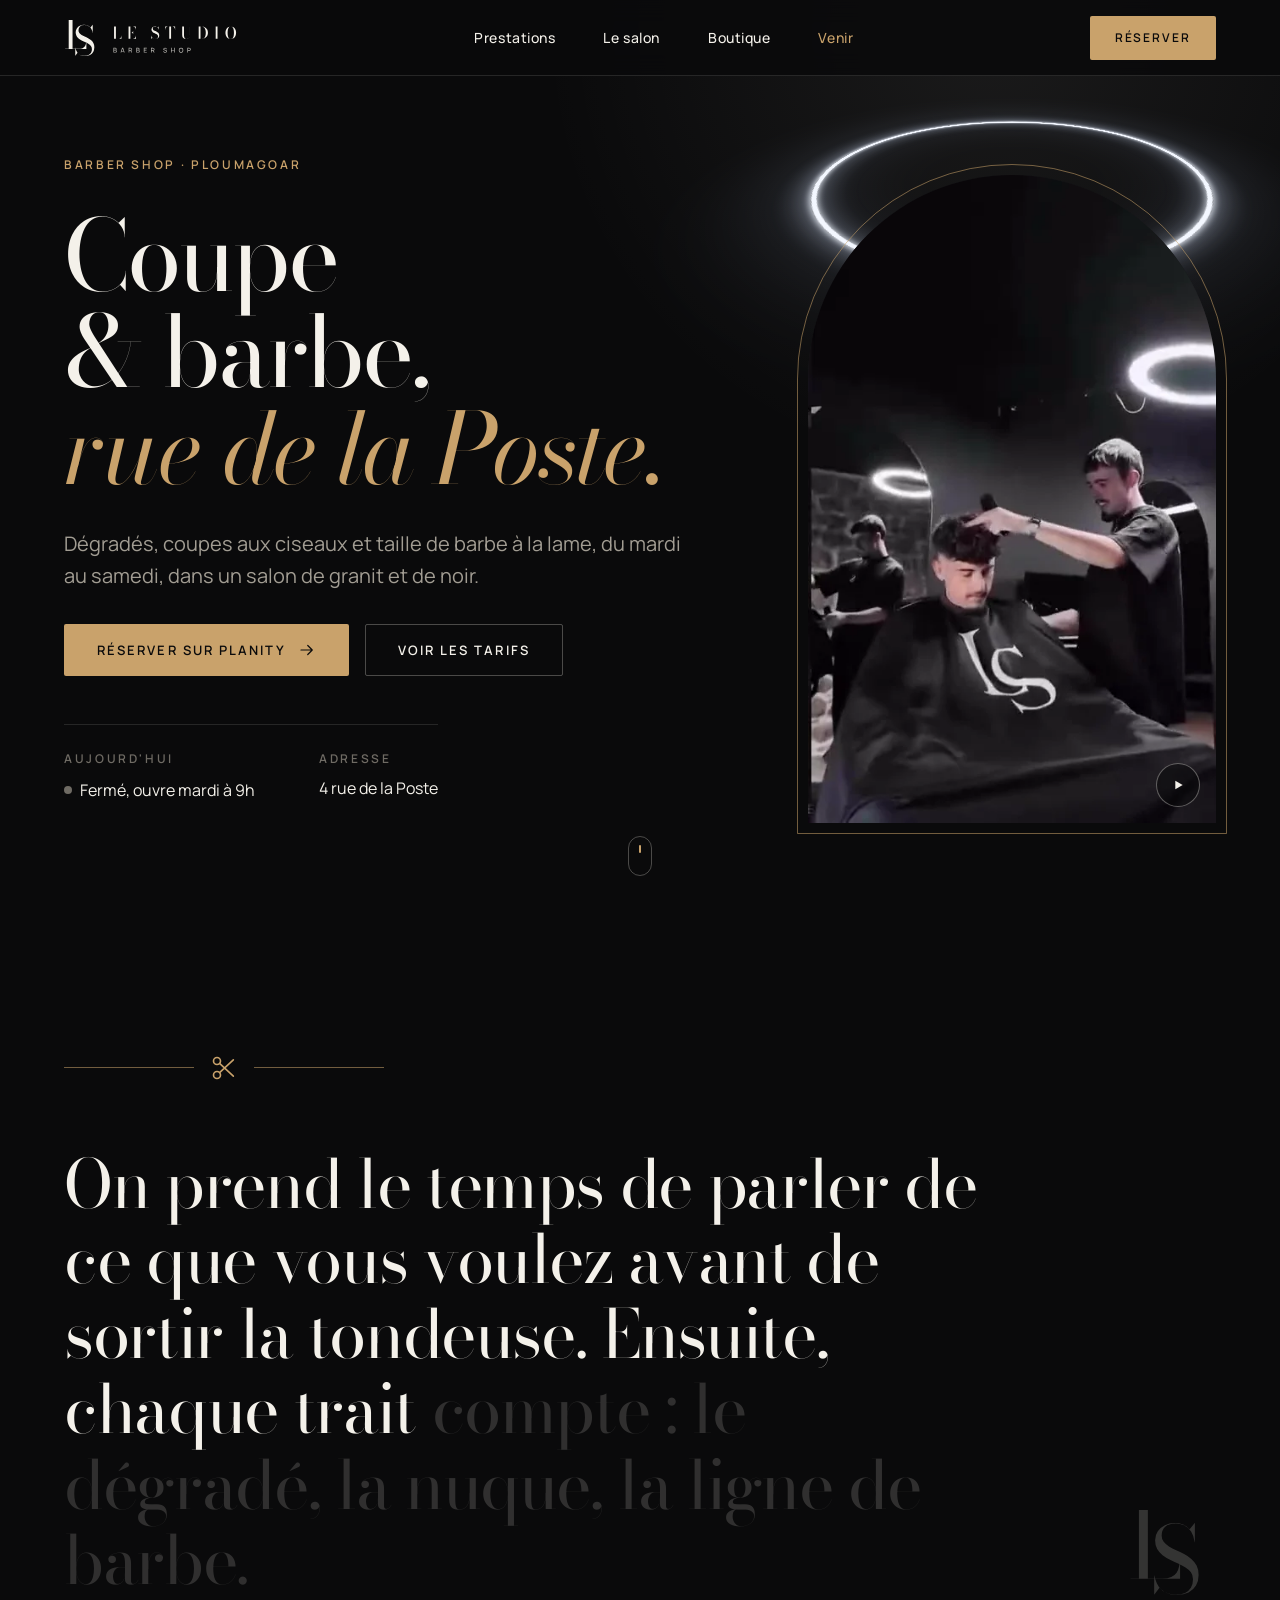
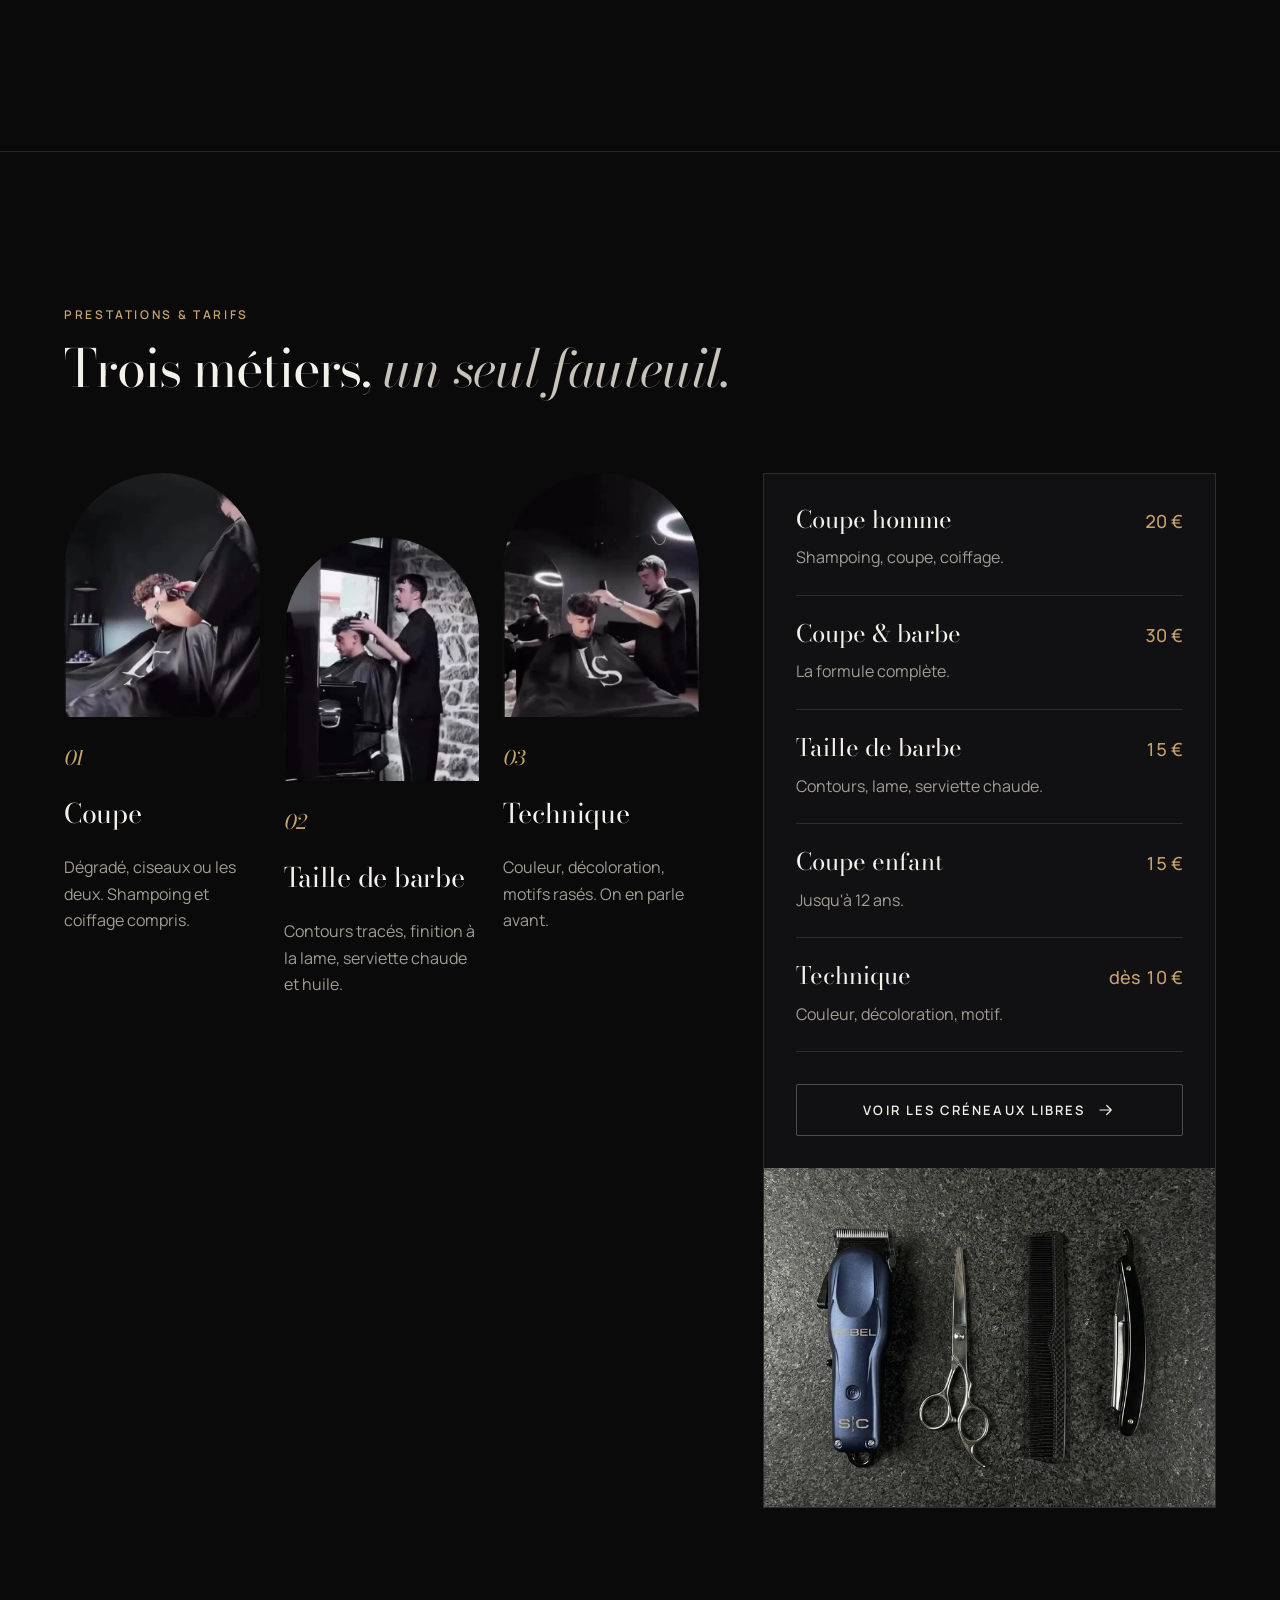
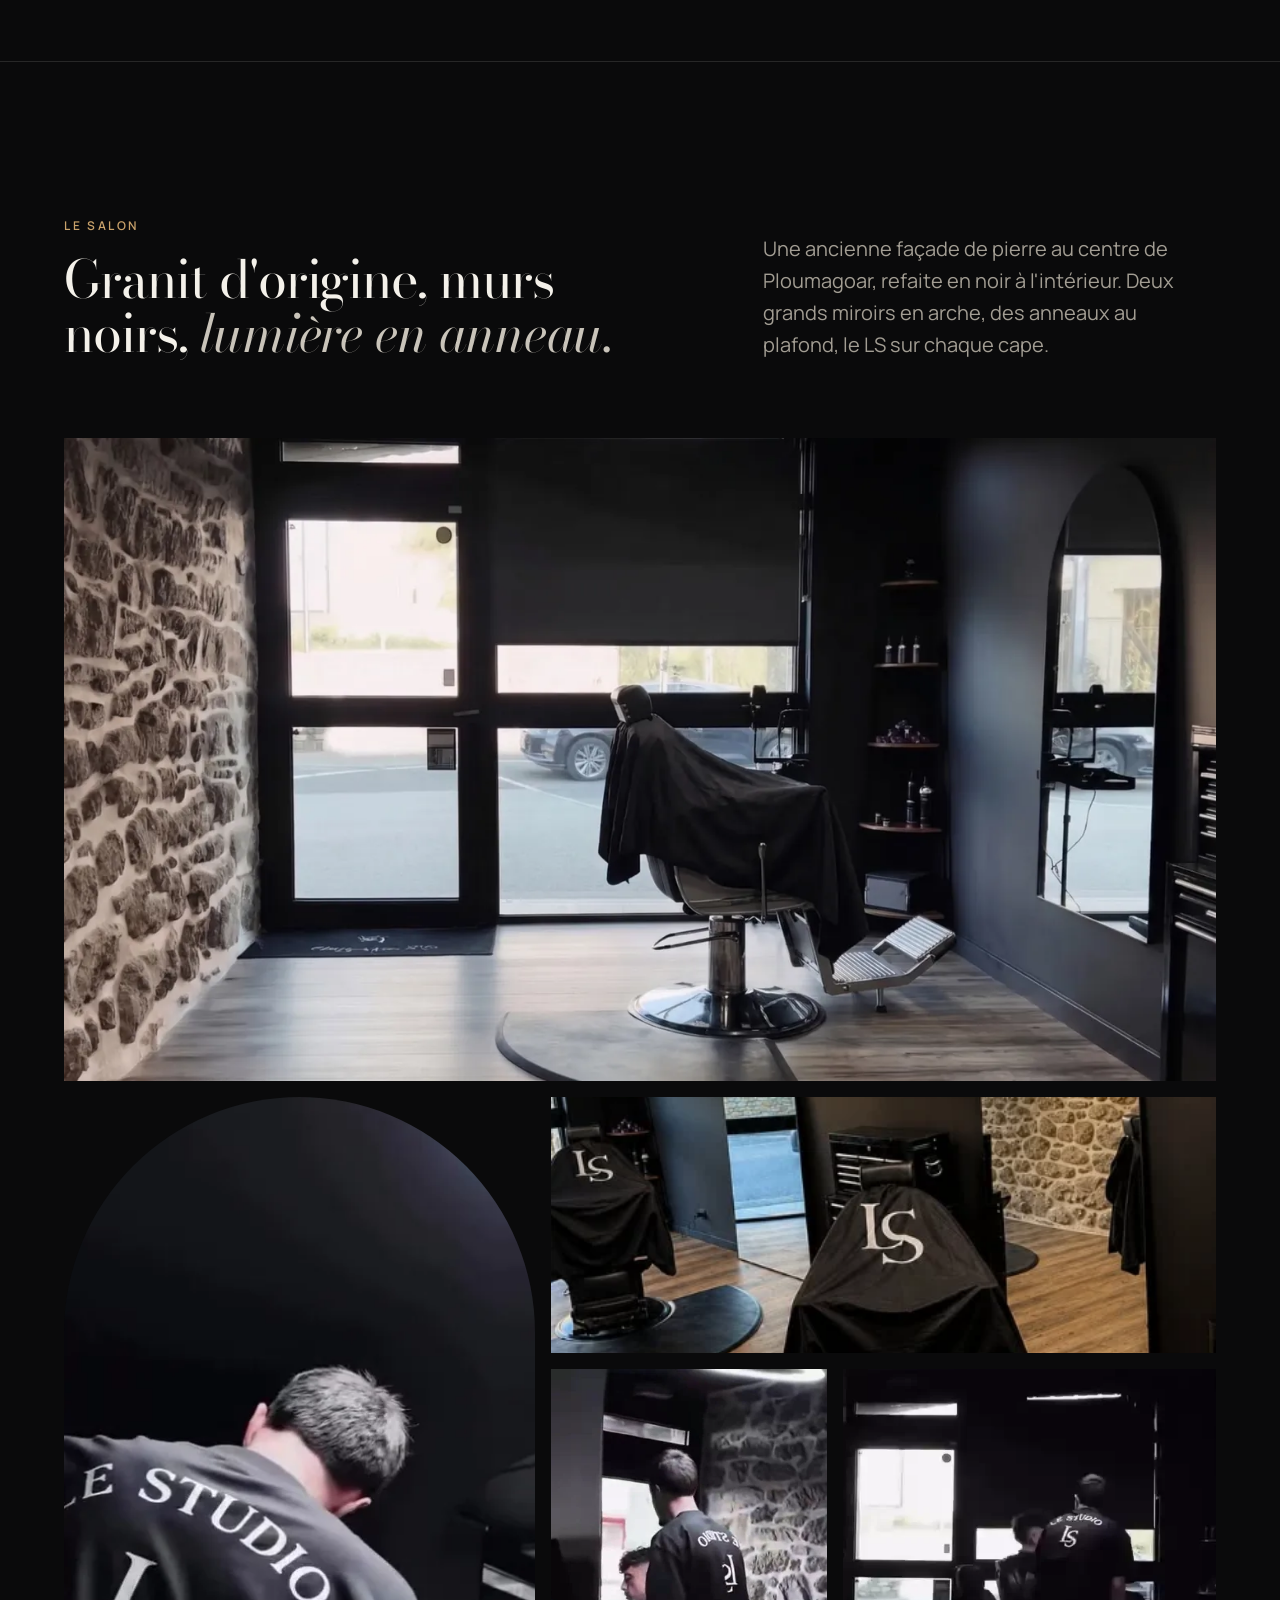
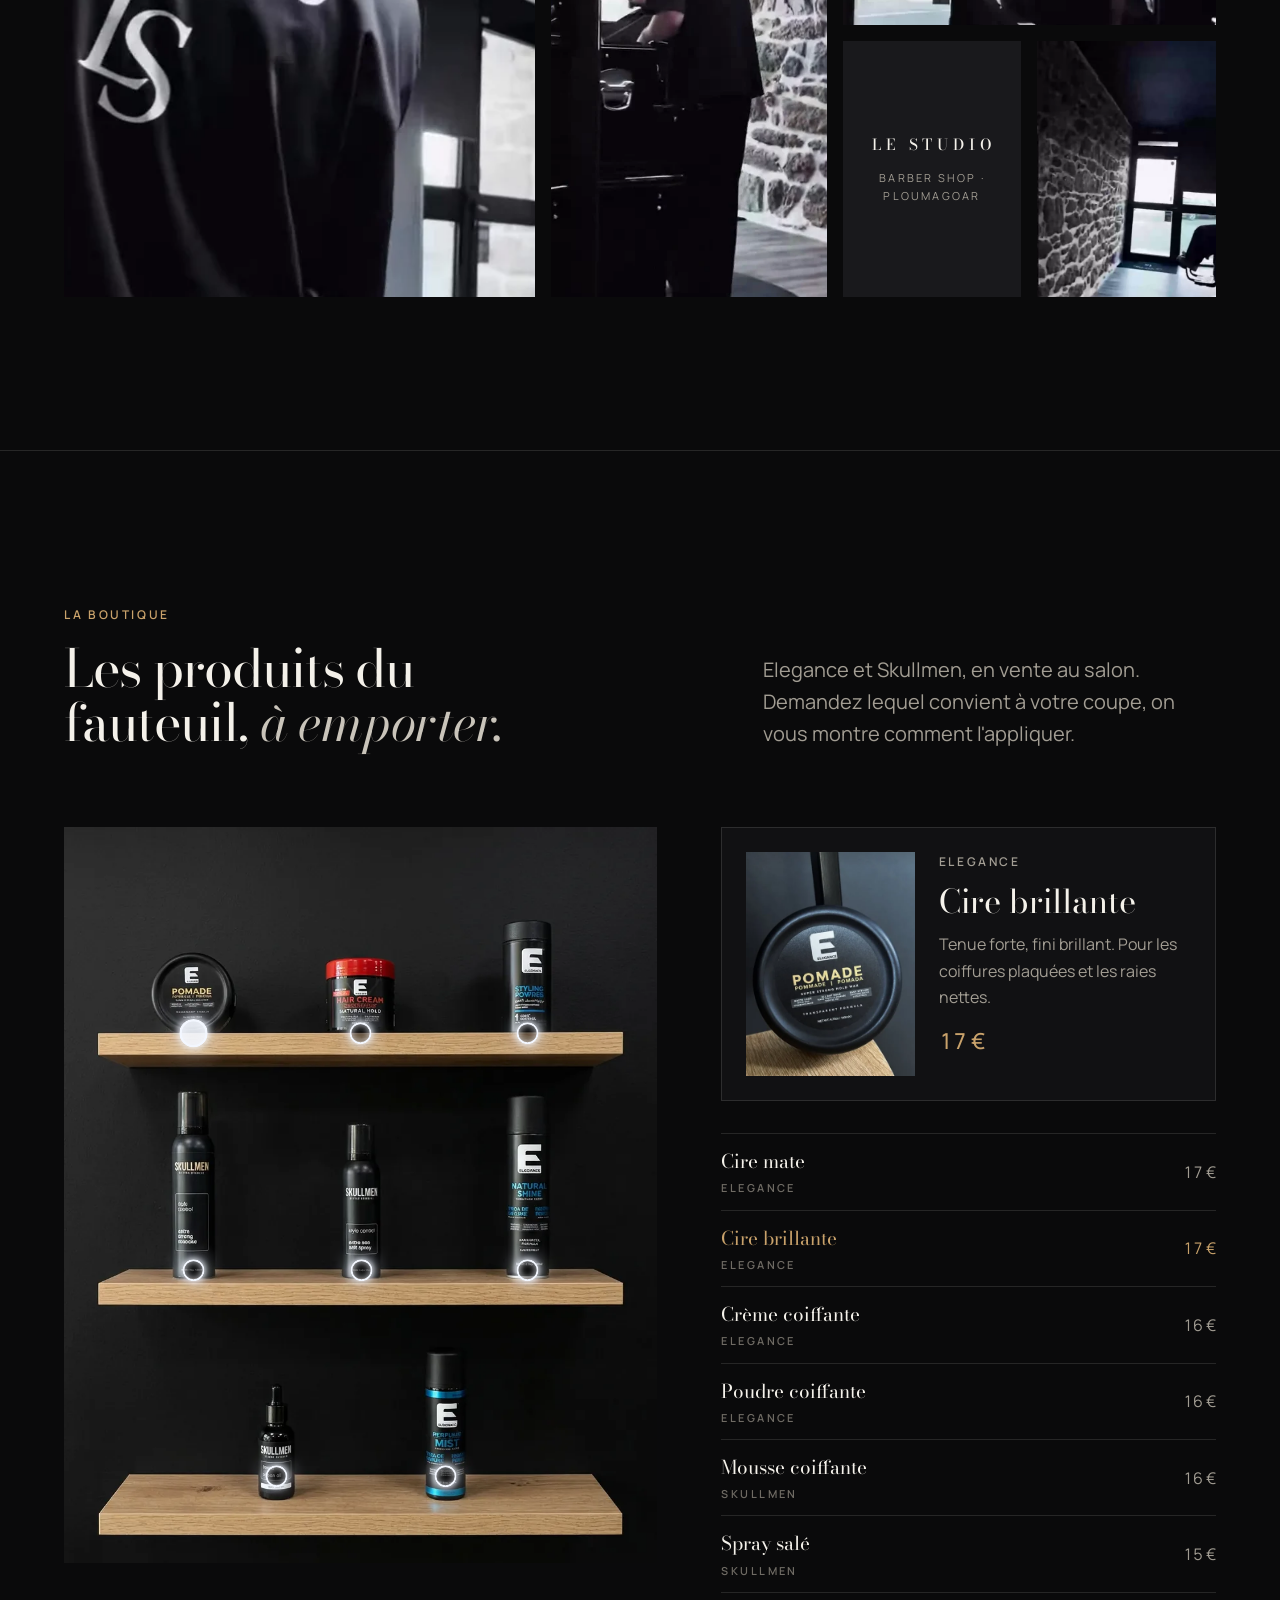
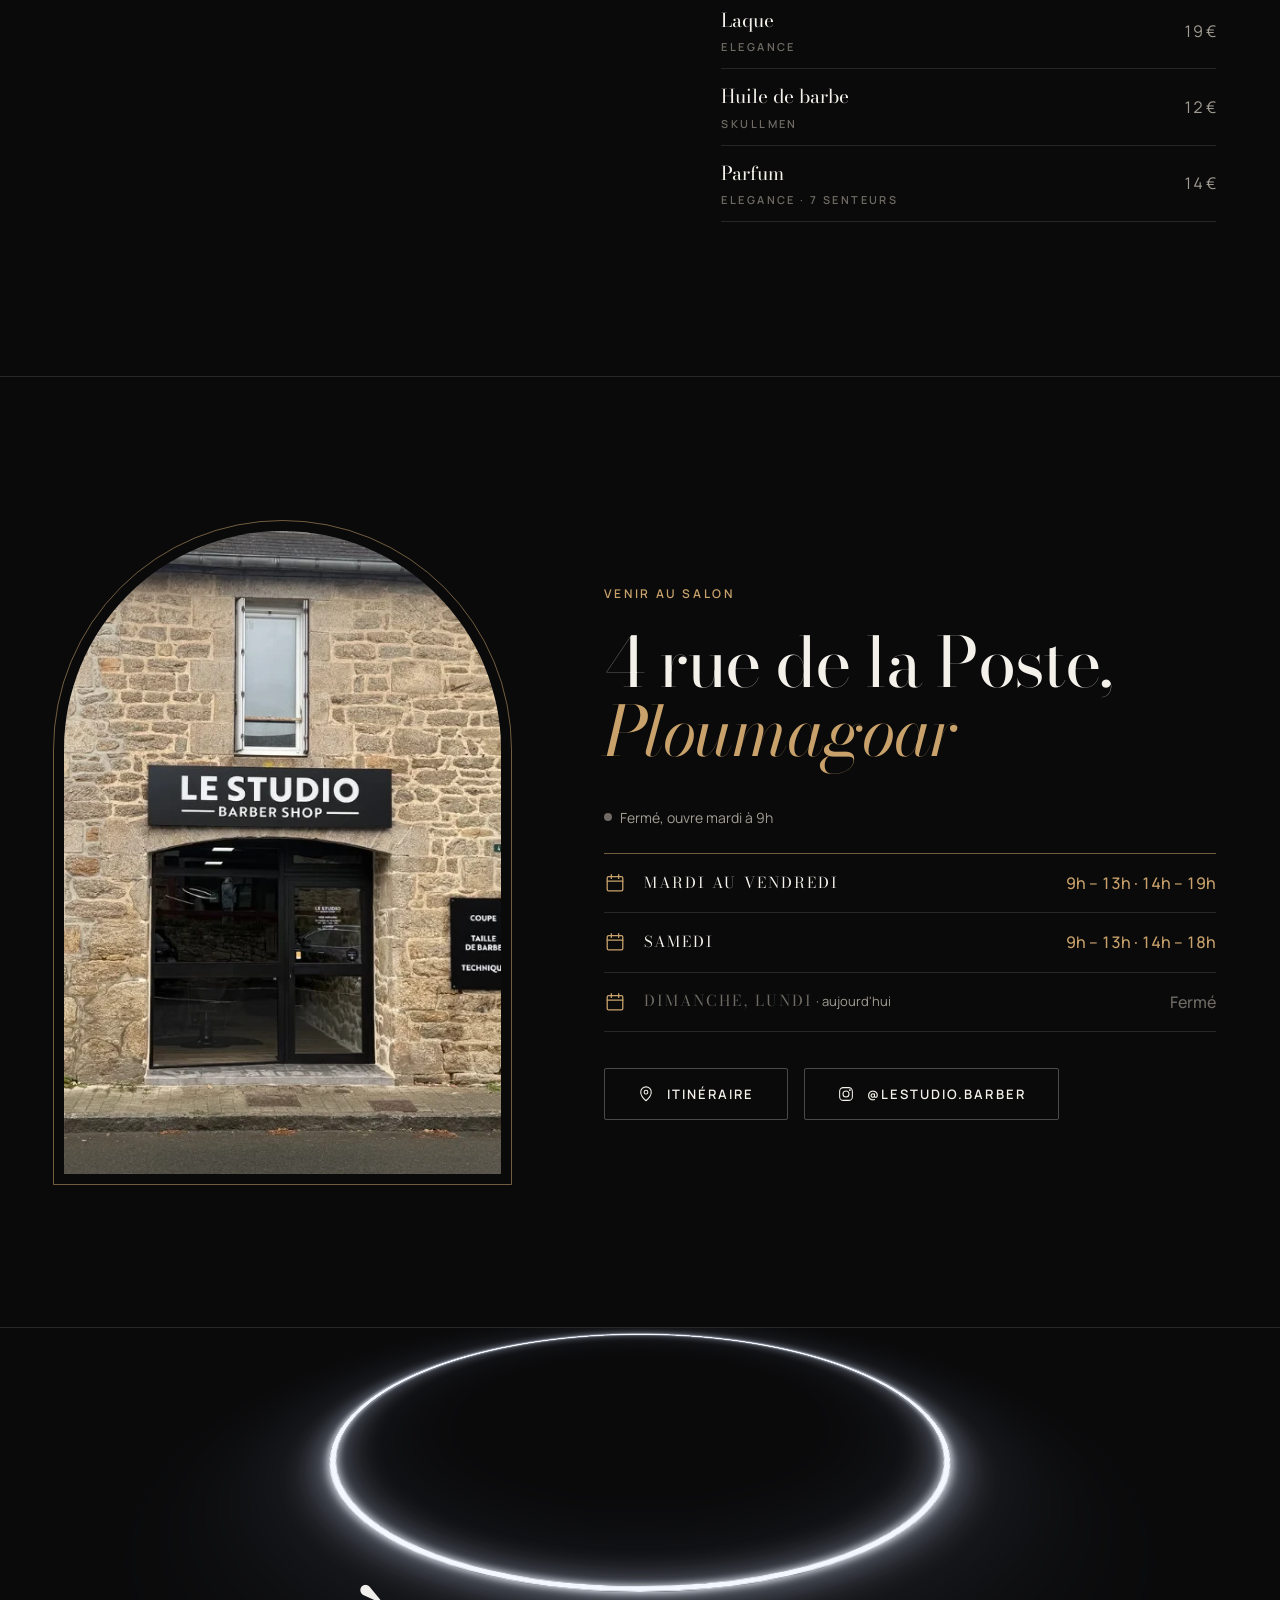
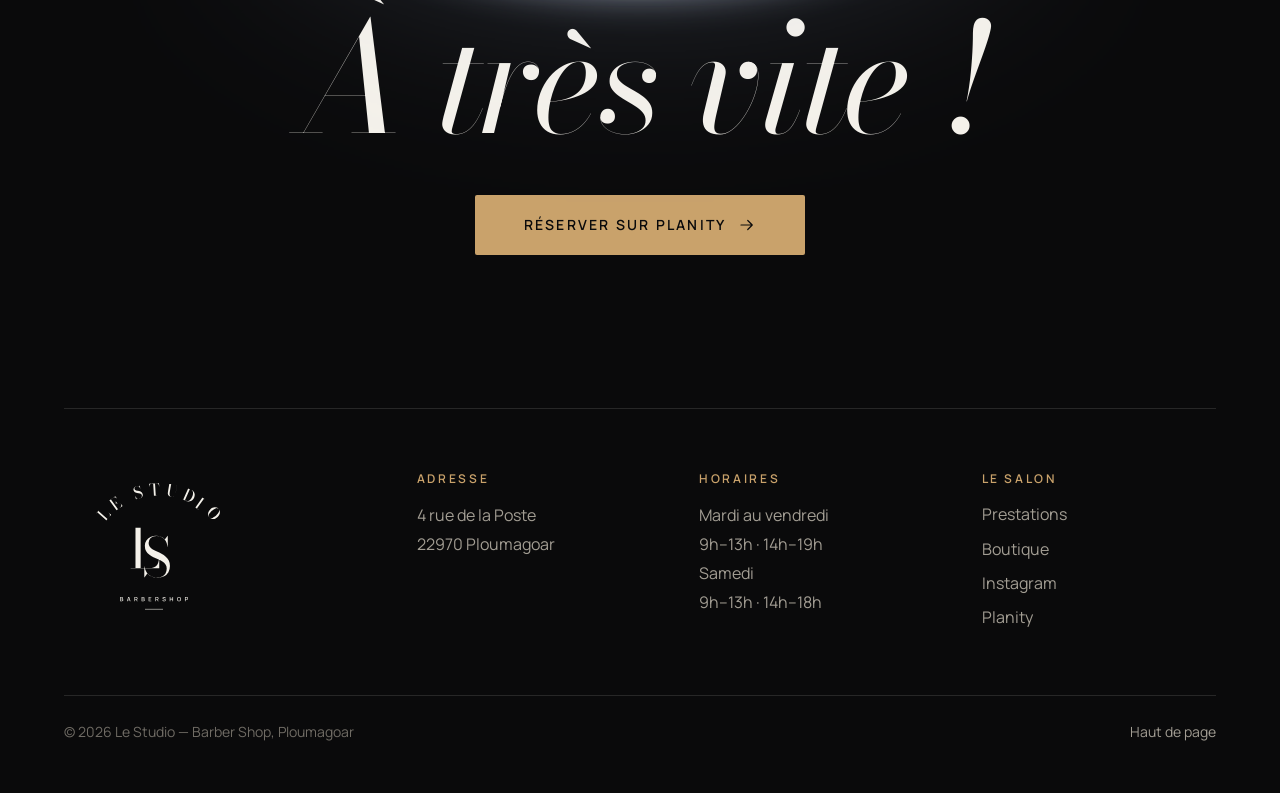
==== commit 1237a1aa: "Boutique en étagère cliquable, grande photo du salon, outils sous les tarifs - Boutique : l'étagère " ====
--- a/index.html
+++ b/index.html
@@ -160,6 +160,7 @@
           <li class="ls-price-row"><span class="ls-price-row__name">Technique</span><span class="ls-price-row__price">dès 10 €</span><p class="ls-price-row__desc">Couleur, décoloration, motif.</p></li>
         </ul>
         <a class="ls-btn ls-btn--secondary tarifs__cta" href="https://www.planity.com/le-studio-barber-shop-22970-ploumagoar">Voir les créneaux libres <svg aria-hidden="true"><use href="#i-arrow"/></svg></a>
+        <figure class="tarifs__tools"><img src="assets/img/outils-granit.webp" alt="Tondeuse, ciseaux, peigne et rasoir posés sur une dalle de granit" width="720" height="964" loading="lazy"></figure>
       </div>
     </div>
   </div>
@@ -176,9 +177,13 @@
       <p class="ls-lead">Une ancienne façade de pierre au centre de Ploumagoar, refaite en noir à l'intérieur. Deux grands miroirs en arche, des anneaux au plafond, le LS sur chaque cape.</p>
     </header>
 
+    <figure class="salon__pano" data-reveal>
+      <img src="assets/img/salon-fauteuil.webp" alt="Le fauteuil sous sa cape face au miroir en arche, entre le mur de granit et la vitrine" width="1400" height="781" loading="lazy">
+    </figure>
+
     <div class="mosaic">
       <figure class="mosaic__a ls-arch" data-reveal><img src="assets/img/tee.webp" alt="Le barbier de dos, t-shirt Le Studio" loading="lazy"></figure>
-      <figure class="mosaic__b" data-reveal><img src="assets/img/salon-fauteuil.webp" alt="Le fauteuil sous sa cape face au miroir en arche, entre le mur de granit et la vitrine" width="1400" height="781" loading="lazy"></figure>
+      <figure class="mosaic__b" data-reveal><img src="assets/img/interieur.webp" alt="Fauteuils avec capes LS, miroir en arche et mur en granit" loading="lazy"></figure>
       <figure class="mosaic__c" data-reveal><img src="assets/img/poste-pierre.webp" alt="Le barbier au poste, devant le mur de granit" loading="lazy"></figure>
       <figure class="mosaic__d" data-reveal><img src="assets/img/salon-large.webp" alt="Vue d'ensemble du salon vers la vitrine" loading="lazy"></figure>
       <figure class="mosaic__e ls-granite" data-reveal>
@@ -200,18 +205,43 @@
       <p class="ls-lead">Elegance et Skullmen, en vente au salon. Demandez lequel convient à votre coupe, on vous montre comment l'appliquer.</p>
     </header>
 
-    <ul class="shop">
-      <li class="shop__feature" data-reveal><img src="assets/img/etagere-produits.webp" alt="L'étagère de produits en chêne du salon" loading="lazy"></li>
-      <li data-reveal><div class="ls-product"><div class="ls-product__media"><img src="assets/img/p-cire-mate.webp" alt="Cire mate Elegance Paste, pots violets" loading="lazy"></div><div class="ls-product__meta"><span class="ls-product__brand">Elegance</span><span class="ls-product__name">Cire mate</span><span class="ls-product__price">17 €</span></div></div></li>
-      <li data-reveal><div class="ls-product"><div class="ls-product__media"><img src="assets/img/p-pomade.webp" alt="Cire brillante Elegance Pomade" loading="lazy"></div><div class="ls-product__meta"><span class="ls-product__brand">Elegance</span><span class="ls-product__name">Cire brillante</span><span class="ls-product__price">17 €</span></div></div></li>
-      <li data-reveal><div class="ls-product"><div class="ls-product__media"><img src="assets/img/p-creme.webp" alt="Crème coiffante Elegance Hair Cream" loading="lazy"></div><div class="ls-product__meta"><span class="ls-product__brand">Elegance</span><span class="ls-product__name">Crème coiffante</span><span class="ls-product__price">16 €</span></div></div></li>
-      <li data-reveal><div class="ls-product"><div class="ls-product__media"><img src="assets/img/p-poudre.webp" alt="Poudre coiffante Elegance Styling Powder" loading="lazy"></div><div class="ls-product__meta"><span class="ls-product__brand">Elegance</span><span class="ls-product__name">Poudre coiffante</span><span class="ls-product__price">16 €</span></div></div></li>
-      <li data-reveal><div class="ls-product"><div class="ls-product__media"><img src="assets/img/p-mousse.webp" alt="Mousse coiffante Skullmen Extra Strong" loading="lazy"></div><div class="ls-product__meta"><span class="ls-product__brand">Skullmen</span><span class="ls-product__name">Mousse coiffante</span><span class="ls-product__price">16 €</span></div></div></li>
-      <li data-reveal><div class="ls-product"><div class="ls-product__media"><img src="assets/img/p-spray.webp" alt="Spray salé Skullmen Extra Sea Salt" loading="lazy"></div><div class="ls-product__meta"><span class="ls-product__brand">Skullmen</span><span class="ls-product__name">Spray salé</span><span class="ls-product__price">15 €</span></div></div></li>
-      <li data-reveal><div class="ls-product"><div class="ls-product__media"><img src="assets/img/p-laque.webp" alt="Laque Elegance Hair Spray" loading="lazy"></div><div class="ls-product__meta"><span class="ls-product__brand">Elegance</span><span class="ls-product__name">Laque</span><span class="ls-product__price">19 €</span></div></div></li>
-      <li data-reveal><div class="ls-product"><div class="ls-product__media"><img src="assets/img/p-huile.webp" alt="Huile à barbe Skullmen Ocean Oil" loading="lazy"></div><div class="ls-product__meta"><span class="ls-product__brand">Skullmen</span><span class="ls-product__name">Huile de barbe</span><span class="ls-product__price">12 €</span></div></div></li>
-      <li data-reveal><div class="ls-product"><div class="ls-product__media"><img src="assets/img/p-parfum.webp" alt="Parfum Elegance Perfume Mist" loading="lazy"></div><div class="ls-product__meta"><span class="ls-product__brand">Elegance · 7 senteurs</span><span class="ls-product__name">Parfum</span><span class="ls-product__price">14 €</span></div></div></li>
-    </ul>
+    <div class="vitrine">
+      <figure class="vitrine__shelf" data-reveal>
+        <img src="assets/img/etagere-face.webp" alt="Les produits du salon rangés sur trois étagères en chêne, devant un mur noir" width="928" height="1152" loading="lazy">
+        <button class="vitrine__spot" type="button" style="left:21.9%;top:28%" data-product="pomade" aria-label="Cire brillante, 17 €"><span></span></button>
+        <button class="vitrine__spot" type="button" style="left:49.9%;top:28%" data-product="creme" aria-label="Crème coiffante, 16 €"><span></span></button>
+        <button class="vitrine__spot" type="button" style="left:78.1%;top:28%" data-product="poudre" aria-label="Poudre coiffante, 16 €"><span></span></button>
+        <button class="vitrine__spot" type="button" style="left:21.9%;top:60.2%" data-product="mousse" aria-label="Mousse coiffante, 16 €"><span></span></button>
+        <button class="vitrine__spot" type="button" style="left:50.1%;top:60.2%" data-product="spray" aria-label="Spray salé, 15 €"><span></span></button>
+        <button class="vitrine__spot" type="button" style="left:78.1%;top:60.2%" data-product="laque" aria-label="Laque, 19 €"><span></span></button>
+        <button class="vitrine__spot" type="button" style="left:35.8%;top:88.1%" data-product="huile" aria-label="Huile de barbe, 12 €"><span></span></button>
+        <button class="vitrine__spot" type="button" style="left:64.3%;top:88.1%" data-product="parfum" aria-label="Parfum, 14 €"><span></span></button>
+      </figure>
+
+      <div class="vitrine__side" data-reveal>
+        <div class="vitrine__card" aria-live="polite" data-product-detail><img src="assets/img/p-pomade.webp" alt="Cire brillante Elegance" width="420" height="560"><div><p class="vitrine__brand">Elegance</p><h3 class="vitrine__name">Cire brillante</h3><p class="vitrine__desc">Tenue forte, fini brillant. Pour les coiffures plaquées et les raies nettes.</p><p class="vitrine__price">17 €</p></div></div>
+        <ul class="vitrine__list" aria-label="Tous les produits">
+          <li><button class="vitrine__item" type="button" data-product="cire-mate" aria-pressed="false"><span class="vitrine__item-name">Cire mate</span><span class="vitrine__item-brand">Elegance</span><span class="vitrine__item-price">17 €</span></button></li>
+          <li><button class="vitrine__item" type="button" data-product="pomade" aria-pressed="true"><span class="vitrine__item-name">Cire brillante</span><span class="vitrine__item-brand">Elegance</span><span class="vitrine__item-price">17 €</span></button></li>
+          <li><button class="vitrine__item" type="button" data-product="creme" aria-pressed="false"><span class="vitrine__item-name">Crème coiffante</span><span class="vitrine__item-brand">Elegance</span><span class="vitrine__item-price">16 €</span></button></li>
+          <li><button class="vitrine__item" type="button" data-product="poudre" aria-pressed="false"><span class="vitrine__item-name">Poudre coiffante</span><span class="vitrine__item-brand">Elegance</span><span class="vitrine__item-price">16 €</span></button></li>
+          <li><button class="vitrine__item" type="button" data-product="mousse" aria-pressed="false"><span class="vitrine__item-name">Mousse coiffante</span><span class="vitrine__item-brand">Skullmen</span><span class="vitrine__item-price">16 €</span></button></li>
+          <li><button class="vitrine__item" type="button" data-product="spray" aria-pressed="false"><span class="vitrine__item-name">Spray salé</span><span class="vitrine__item-brand">Skullmen</span><span class="vitrine__item-price">15 €</span></button></li>
+          <li><button class="vitrine__item" type="button" data-product="laque" aria-pressed="false"><span class="vitrine__item-name">Laque</span><span class="vitrine__item-brand">Elegance</span><span class="vitrine__item-price">19 €</span></button></li>
+          <li><button class="vitrine__item" type="button" data-product="huile" aria-pressed="false"><span class="vitrine__item-name">Huile de barbe</span><span class="vitrine__item-brand">Skullmen</span><span class="vitrine__item-price">12 €</span></button></li>
+          <li><button class="vitrine__item" type="button" data-product="parfum" aria-pressed="false"><span class="vitrine__item-name">Parfum</span><span class="vitrine__item-brand">Elegance · 7 senteurs</span><span class="vitrine__item-price">14 €</span></button></li>
+        </ul>
+      </div>
+      <template data-product-card="cire-mate"><img src="assets/img/p-cire-mate.webp" alt="Cire mate Elegance" width="420" height="560"><div><p class="vitrine__brand">Elegance</p><h3 class="vitrine__name">Cire mate</h3><p class="vitrine__desc">Tenue forte, fini mat. Pour les coupes texturées et décoiffées.</p><p class="vitrine__price">17 €</p></div></template>
+      <template data-product-card="pomade"><img src="assets/img/p-pomade.webp" alt="Cire brillante Elegance" width="420" height="560"><div><p class="vitrine__brand">Elegance</p><h3 class="vitrine__name">Cire brillante</h3><p class="vitrine__desc">Tenue forte, fini brillant. Pour les coiffures plaquées et les raies nettes.</p><p class="vitrine__price">17 €</p></div></template>
+      <template data-product-card="creme"><img src="assets/img/p-creme.webp" alt="Crème coiffante Elegance" width="420" height="560"><div><p class="vitrine__brand">Elegance</p><h3 class="vitrine__name">Crème coiffante</h3><p class="vitrine__desc">Tenue légère, effet naturel. Discipline sans figer.</p><p class="vitrine__price">16 €</p></div></template>
+      <template data-product-card="poudre"><img src="assets/img/p-poudre.webp" alt="Poudre coiffante Elegance" width="420" height="560"><div><p class="vitrine__brand">Elegance</p><h3 class="vitrine__name">Poudre coiffante</h3><p class="vitrine__desc">Du volume à la racine, fini mat. Quelques pincées sur cheveux secs.</p><p class="vitrine__price">16 €</p></div></template>
+      <template data-product-card="mousse"><img src="assets/img/p-mousse.webp" alt="Mousse coiffante Skullmen" width="420" height="560"><div><p class="vitrine__brand">Skullmen</p><h3 class="vitrine__name">Mousse coiffante</h3><p class="vitrine__desc">Tenue extra forte. Sur cheveux humides, avant le séchage.</p><p class="vitrine__price">16 €</p></div></template>
+      <template data-product-card="spray"><img src="assets/img/p-spray.webp" alt="Spray salé Skullmen" width="420" height="560"><div><p class="vitrine__brand">Skullmen</p><h3 class="vitrine__name">Spray salé</h3><p class="vitrine__desc">Texture « sortie de plage ». Sur cheveux humides, puis séchage.</p><p class="vitrine__price">15 €</p></div></template>
+      <template data-product-card="laque"><img src="assets/img/p-laque.webp" alt="Laque Elegance" width="420" height="560"><div><p class="vitrine__brand">Elegance</p><h3 class="vitrine__name">Laque</h3><p class="vitrine__desc">Fixe la coiffure pour la journée, sans effet cartonné.</p><p class="vitrine__price">19 €</p></div></template>
+      <template data-product-card="huile"><img src="assets/img/p-huile.webp" alt="Huile de barbe Skullmen" width="420" height="560"><div><p class="vitrine__brand">Skullmen</p><h3 class="vitrine__name">Huile de barbe</h3><p class="vitrine__desc">Nourrit la barbe et la peau dessous. Quelques gouttes chaque matin.</p><p class="vitrine__price">12 €</p></div></template>
+      <template data-product-card="parfum"><img src="assets/img/p-parfum.webp" alt="Parfum Elegance · 7 senteurs" width="420" height="560"><div><p class="vitrine__brand">Elegance · 7 senteurs</p><h3 class="vitrine__name">Parfum</h3><p class="vitrine__desc">Brume parfumée, sept senteurs au choix. Demandez à les sentir au salon.</p><p class="vitrine__price">14 €</p></div></template>
+    </div>
   </div>
 </section>
 
--- a/assets/css/site.css
+++ b/assets/css/site.css
@@ -144,6 +144,8 @@
 .tarifs .ls-price-row:first-child { padding-top: 0; }
 .tarifs .ls-price-row__name { font-size: 24px; }
 .tarifs__cta { margin-top: var(--space-6); width: 100%; }
+.tarifs__tools { margin: var(--space-6) calc(-1 * var(--space-6)) calc(-1 * var(--space-6)); }
+.tarifs__tools img { display: block; width: 100%; height: auto; aspect-ratio: 4 / 3; object-fit: cover; object-position: 50% 62%; }
 @media (max-width: 1023px) {
   .prestations__grid { grid-template-columns: 1fr; }
   .tarifs { position: static; }
@@ -154,7 +156,11 @@
   .services .ls-service__media { --ratio: 4 / 4.6; }
 }
 
-/* ---- Le salon : mosaïque ---------------------------------------------- */
+/* ---- Le salon : grande photo + mosaïque ---------------------------------- */
+.salon__pano { margin: 0 0 var(--space-4); overflow: hidden; background: var(--color-surface-2); }
+.salon__pano img { display: block; width: 100%; height: auto; aspect-ratio: 1400 / 781; object-fit: cover; }
+@media (max-width: 767px) { .salon__pano { margin-bottom: var(--space-3); } .salon__pano img { aspect-ratio: 4 / 3; object-position: 60% 50%; } }
+
 .mosaic { display: grid; grid-template-columns: repeat(12, minmax(0, 1fr)); grid-template-rows: repeat(3, clamp(180px, 20vw, 290px)); gap: var(--space-4); }
 .mosaic figure { margin: 0; overflow: hidden; position: relative; background: var(--color-surface-2); }
 .mosaic img { width: 100%; height: 100%; object-fit: cover; transition: transform var(--dur-slow) var(--ease-out); }
@@ -177,19 +183,60 @@
   .mosaic__e, .mosaic__f { grid-column: span 1; grid-row: span 1; }
 }
 
-/* ---- Boutique -------------------------------------------------------------- */
-.shop { list-style: none; margin: 0; padding: 0; display: grid; grid-template-columns: repeat(5, minmax(0, 1fr)); gap: var(--space-7) var(--space-5); }
-.shop > li:nth-child(5n+2) { --rd: 80ms } .shop > li:nth-child(5n+3) { --rd: 160ms } .shop > li:nth-child(5n+4) { --rd: 240ms } .shop > li:nth-child(5n) { --rd: 320ms }
-.shop__feature { overflow: hidden; border-radius: var(--radius-arch); }
-.shop__feature img { width: 100%; height: 100%; object-fit: cover; }
-.ls-product { cursor: default; }
-@media (max-width: 1100px) and (min-width: 641px) {
-  .shop { grid-template-columns: repeat(3, minmax(0, 1fr)); }
-  .shop__feature { display: none; }
-}
-@media (max-width: 640px) {
-  .shop { grid-template-columns: repeat(2, minmax(0, 1fr)); gap: var(--space-6) var(--space-3); }
-  .ls-product__name { font-size: 18px; }
+/* ---- Boutique : l'étagère, produits cliquables ------------------------------ */
+.vitrine { display: grid; grid-template-columns: minmax(0, 6fr) minmax(0, 5fr); gap: clamp(32px, 5vw, 80px); align-items: start; }
+.vitrine__shelf { position: relative; margin: 0; background: var(--color-surface-2); }
+.vitrine__shelf img { display: block; width: 100%; height: auto; }
+/* point lumineux : un mini anneau LED sur chaque produit */
+.vitrine__spot { /* zone cliquable = le produit ; le point s'allume sur le bord de l'étagère */
+  position: absolute; width: 16%; height: 24%; translate: -50% -100%; padding: 0; border: 0;
+  background: transparent; cursor: pointer; display: flex; align-items: flex-end; justify-content: center;
+}
+.vitrine__spot span {
+  width: 22px; height: 22px; border-radius: 50%; border: 2px solid var(--led);
+  box-shadow: 0 0 6px 1px rgb(243 247 255 / .9), 0 0 18px 4px rgb(214 228 255 / .45), inset 0 0 6px 1px rgb(243 247 255 / .6);
+  margin-bottom: -11px; background: rgb(10 10 11 / .5); transition: transform var(--dur-base) var(--ease-out), background-color var(--dur-base);
+}
+.vitrine__spot:hover span, .vitrine__spot[aria-pressed="true"] span { transform: scale(1.3); background: rgb(243 247 255 / .9); }
+.vitrine__spot:focus-visible { outline: 2px solid var(--color-focus); outline-offset: -2px; }
+@media (prefers-reduced-motion: no-preference) {
+  .vitrine__spot span { animation: spot-pulse 2.4s var(--ease-in-out, ease-in-out) infinite; }
+  .vitrine__spot[aria-pressed="true"] span, .vitrine__spot:hover span { animation: none; }
+}
+@keyframes spot-pulse { 50% { box-shadow: 0 0 6px 1px rgb(243 247 255 / .9), 0 0 28px 8px rgb(214 228 255 / .6), inset 0 0 6px 1px rgb(243 247 255 / .6); } }
+
+.vitrine__side { display: grid; gap: var(--space-6); position: sticky; top: 110px; }
+.vitrine__card { display: grid; grid-template-columns: minmax(0, 2fr) minmax(0, 3fr); gap: var(--space-5); align-items: start; padding: var(--space-5); background: var(--color-surface); border: 1px solid var(--color-line); }
+.vitrine__card img { width: 100%; height: auto; aspect-ratio: 3 / 4; object-fit: cover; display: block; }
+.vitrine__card > div { display: grid; gap: var(--space-3); }
+.vitrine__card p, .vitrine__card h3 { margin: 0; }
+.vitrine__brand { font-size: 12px; letter-spacing: var(--tracking-label); text-transform: uppercase; color: var(--color-text-muted); font-weight: 600; }
+.vitrine__name { font-family: var(--font-display); font-weight: 400; font-size: clamp(24px, 1.4rem + .8vw, 34px); line-height: 1.1; }
+.vitrine__desc { color: var(--color-text-muted); line-height: var(--leading-body); }
+.vitrine__price { color: var(--color-accent); font-size: 22px; font-variant-numeric: tabular-nums; font-weight: 500; }
+.vitrine__card.is-swap { animation: card-in .35s var(--ease-out); }
+@keyframes card-in { from { opacity: 0; transform: translateY(6px); } }
+@media (prefers-reduced-motion: reduce) { .vitrine__card.is-swap { animation: none; } }
+
+.vitrine__list { list-style: none; margin: 0; padding: 0; border-top: 1px solid var(--color-line); }
+.vitrine__item {
+  width: 100%; display: grid; grid-template-columns: 1fr auto; gap: 2px var(--space-4); align-items: baseline; text-align: left;
+  padding: var(--space-3) 0; border: 0; border-bottom: 1px solid var(--color-line); background: none; color: var(--color-text); cursor: pointer; font: inherit;
+  transition: color var(--dur-fast);
+}
+.vitrine__item-name { font-family: var(--font-display); font-size: 19px; }
+.vitrine__item-brand { grid-row: 2; font-size: 11px; letter-spacing: var(--tracking-label); text-transform: uppercase; color: var(--color-text-faint); font-weight: 600; }
+.vitrine__item-price { grid-row: 1 / 3; grid-column: 2; align-self: center; color: var(--color-text-muted); font-variant-numeric: tabular-nums; }
+.vitrine__item:hover .vitrine__item-name, .vitrine__item[aria-pressed="true"] .vitrine__item-name { color: var(--color-accent); }
+.vitrine__item[aria-pressed="true"] .vitrine__item-price { color: var(--color-accent); }
+.vitrine__item:focus-visible { outline: 2px solid var(--color-focus); outline-offset: 2px; }
+@media (max-width: 1023px) {
+  .vitrine { grid-template-columns: 1fr; }
+  .vitrine__shelf { max-width: 560px; width: 100%; justify-self: center; }
+  .vitrine__side { position: static; }
+}
+@media (max-width: 480px) {
+  .vitrine__card { grid-template-columns: minmax(0, 2fr) minmax(0, 3fr); gap: var(--space-4); padding: var(--space-4); }
 }
 
 /* ---- Venir ------------------------------------------------------------------- */
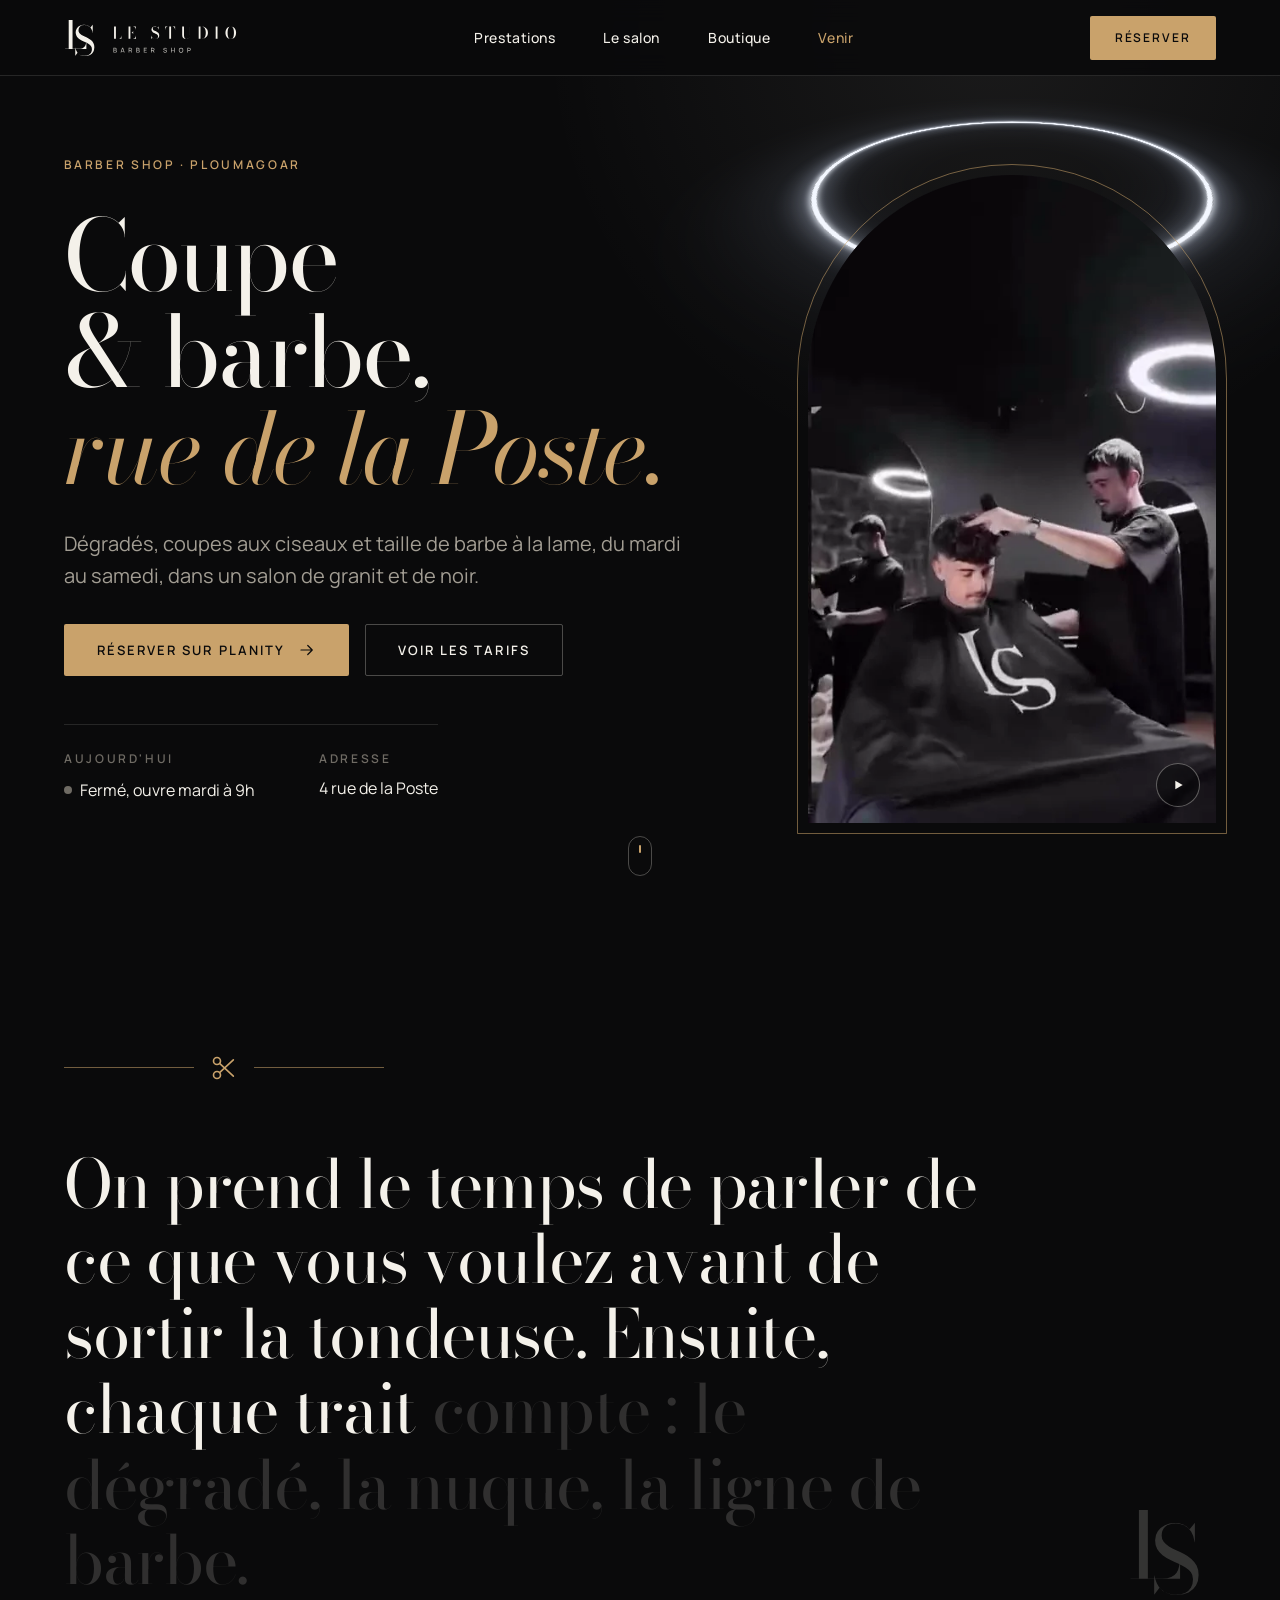
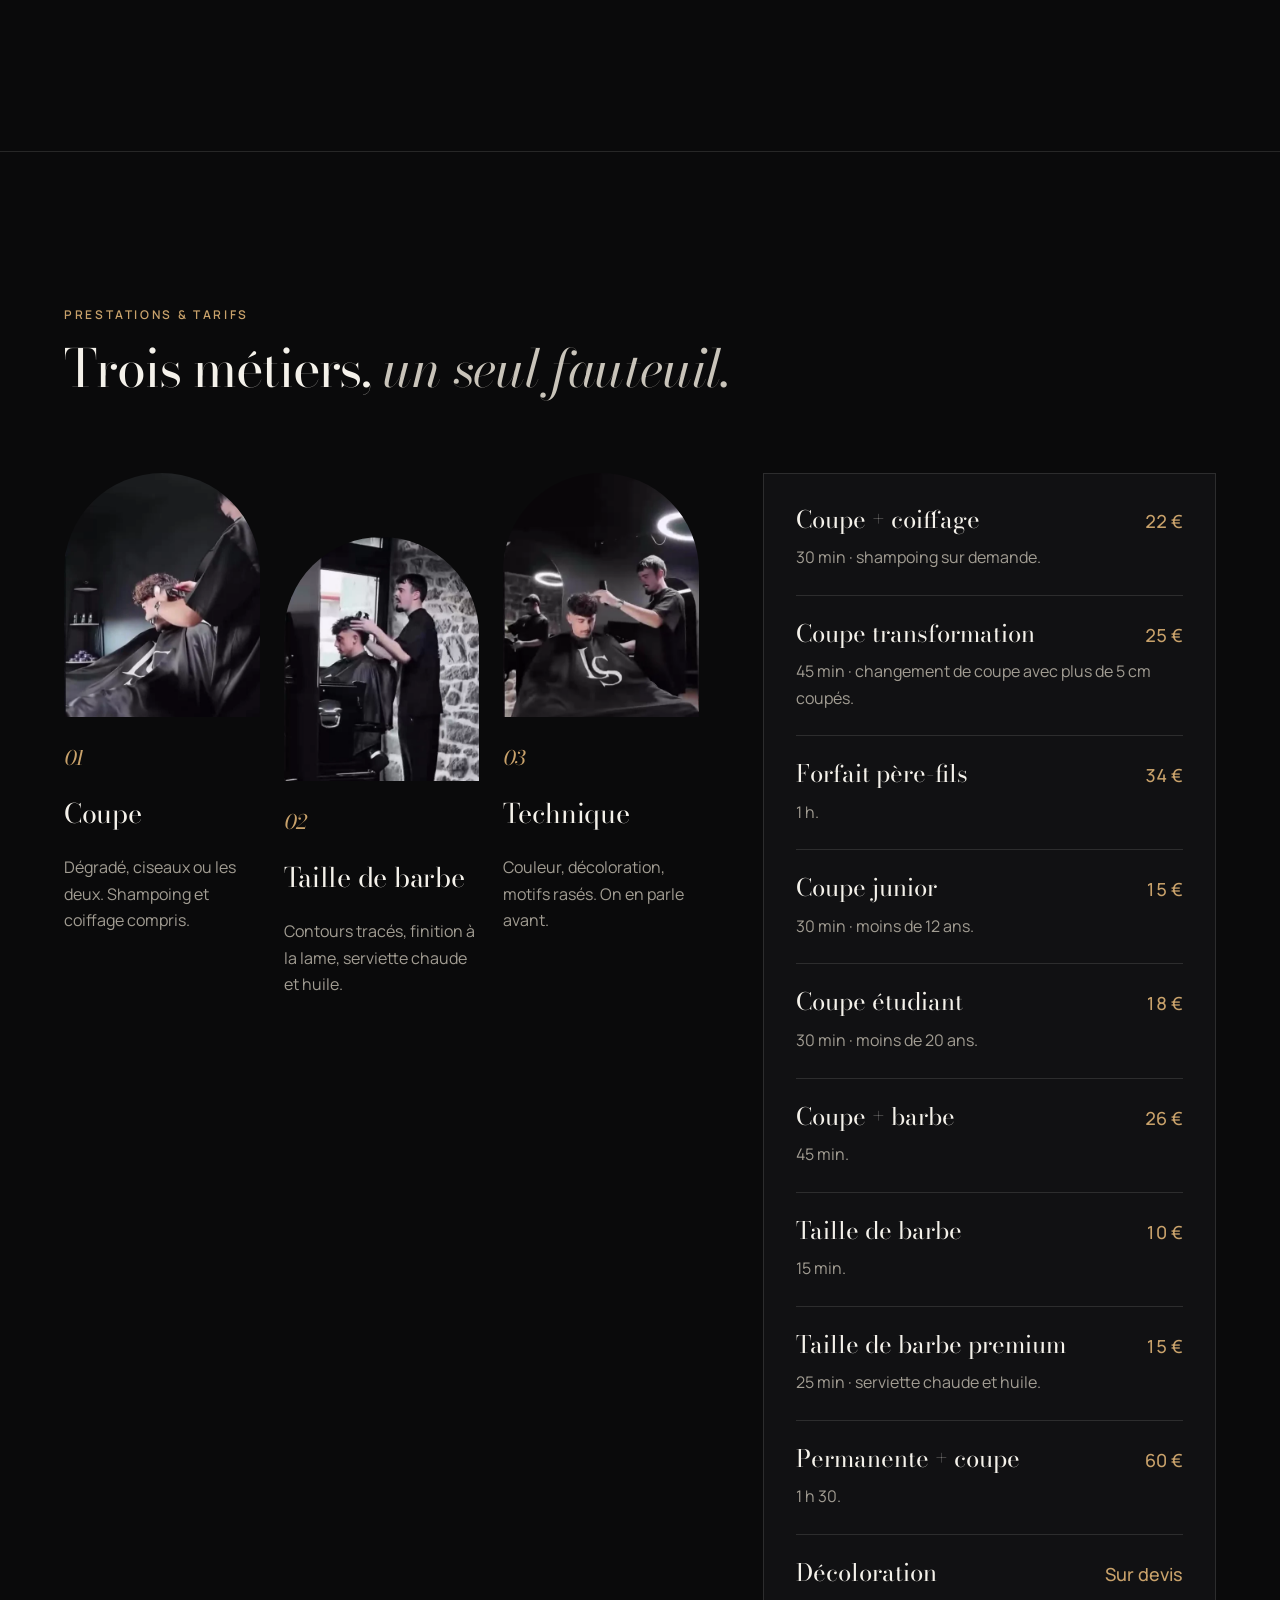
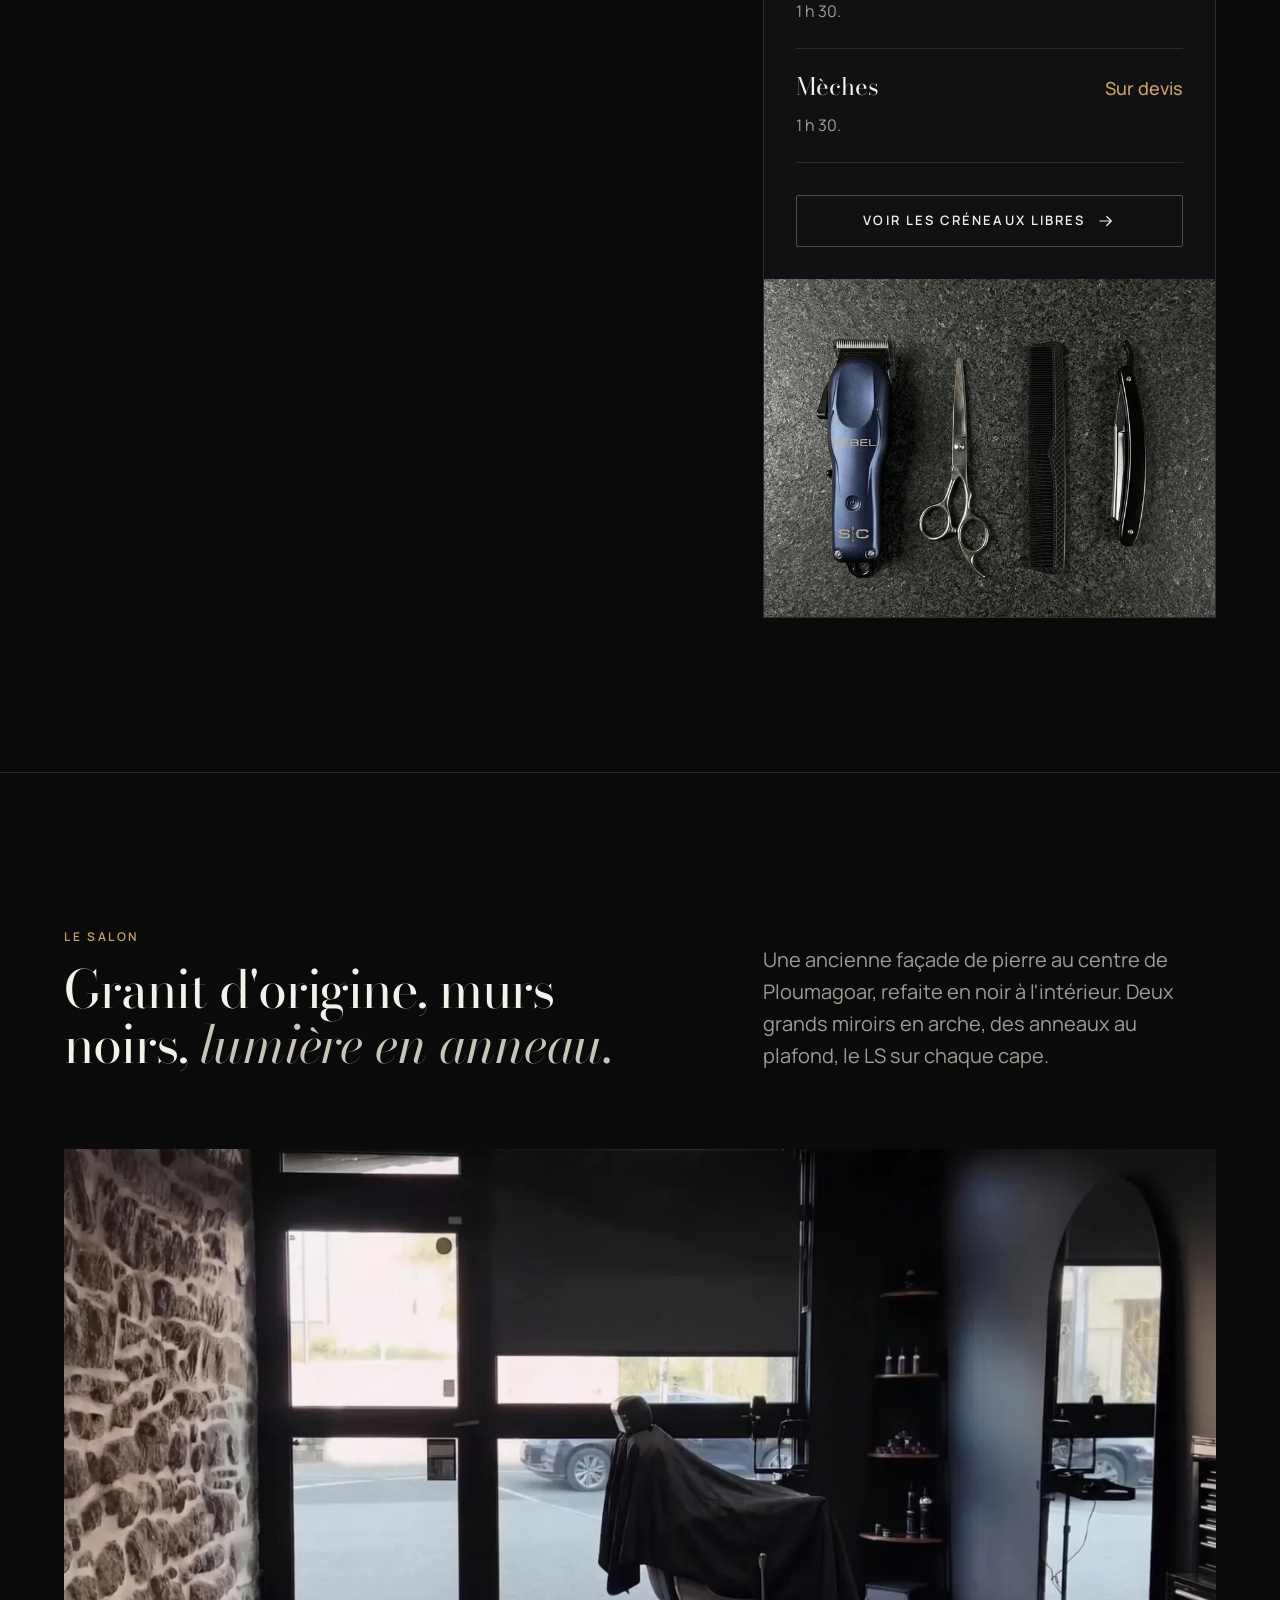
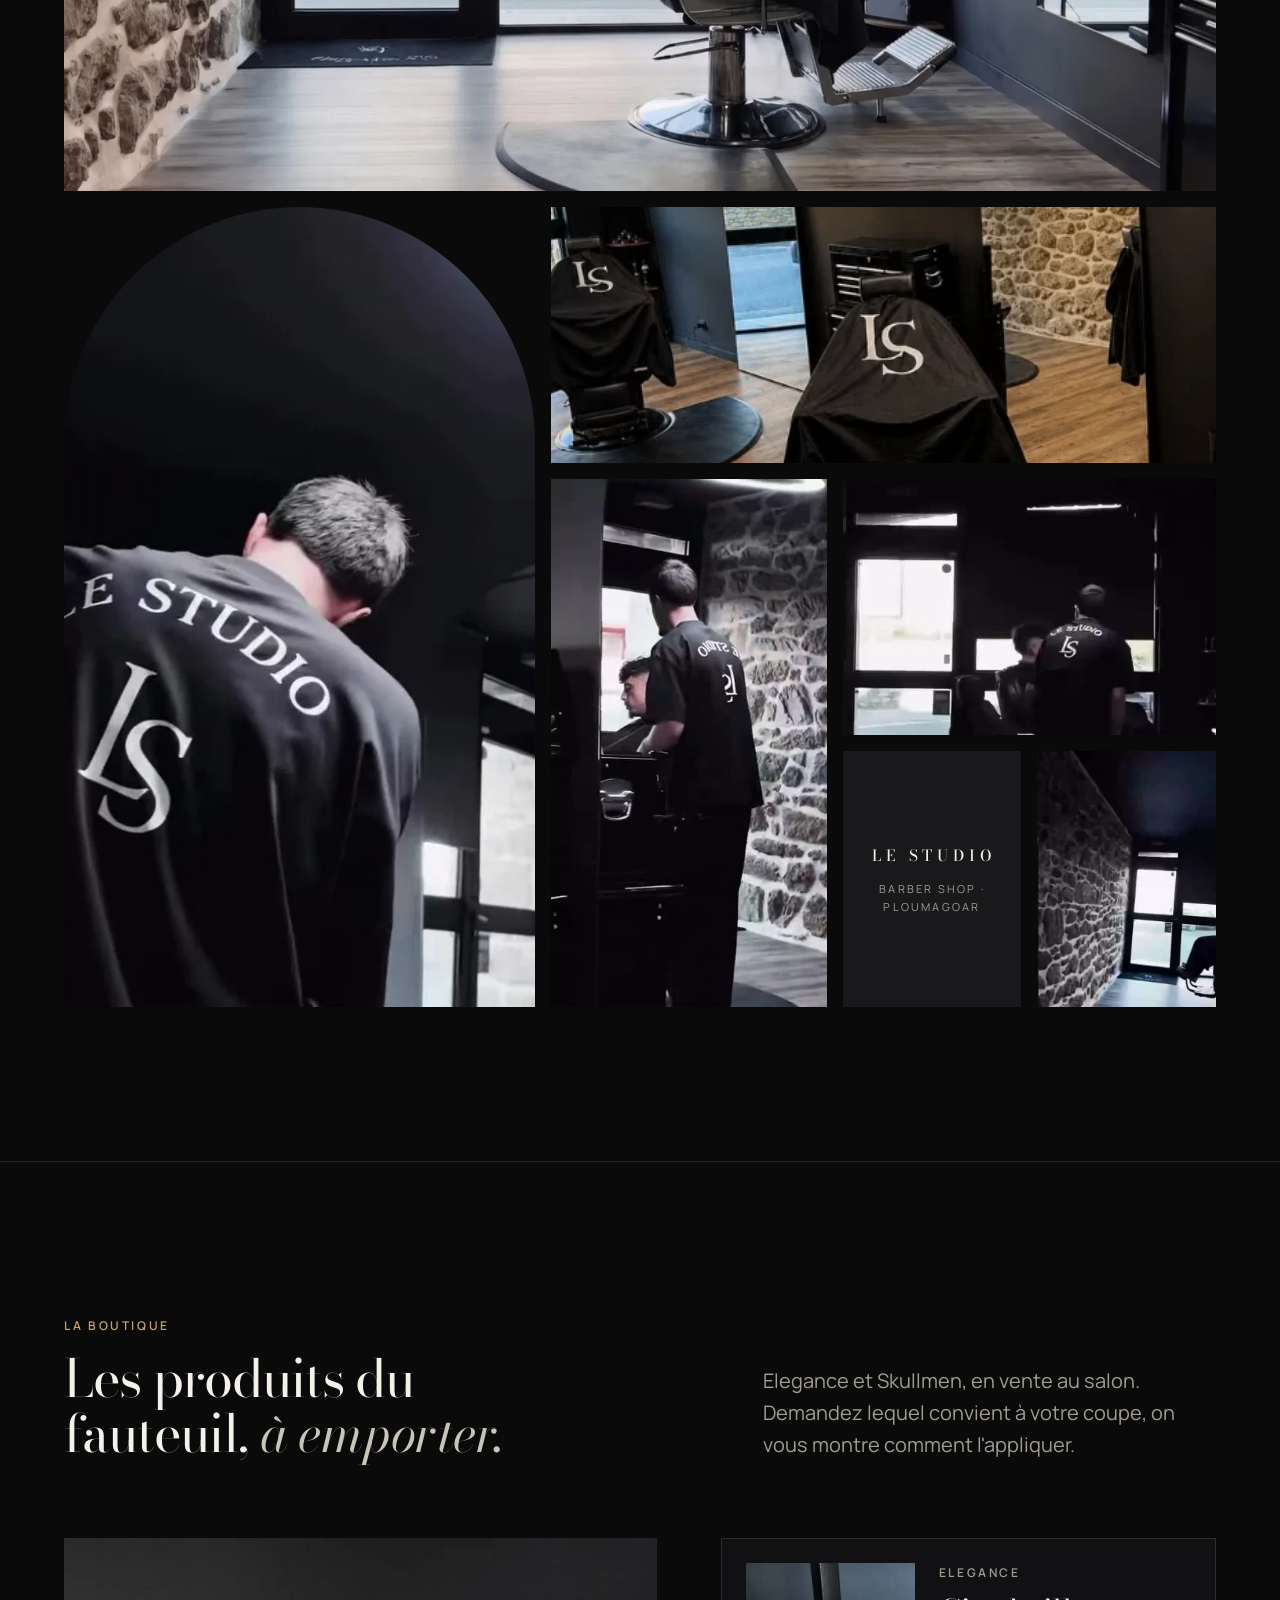
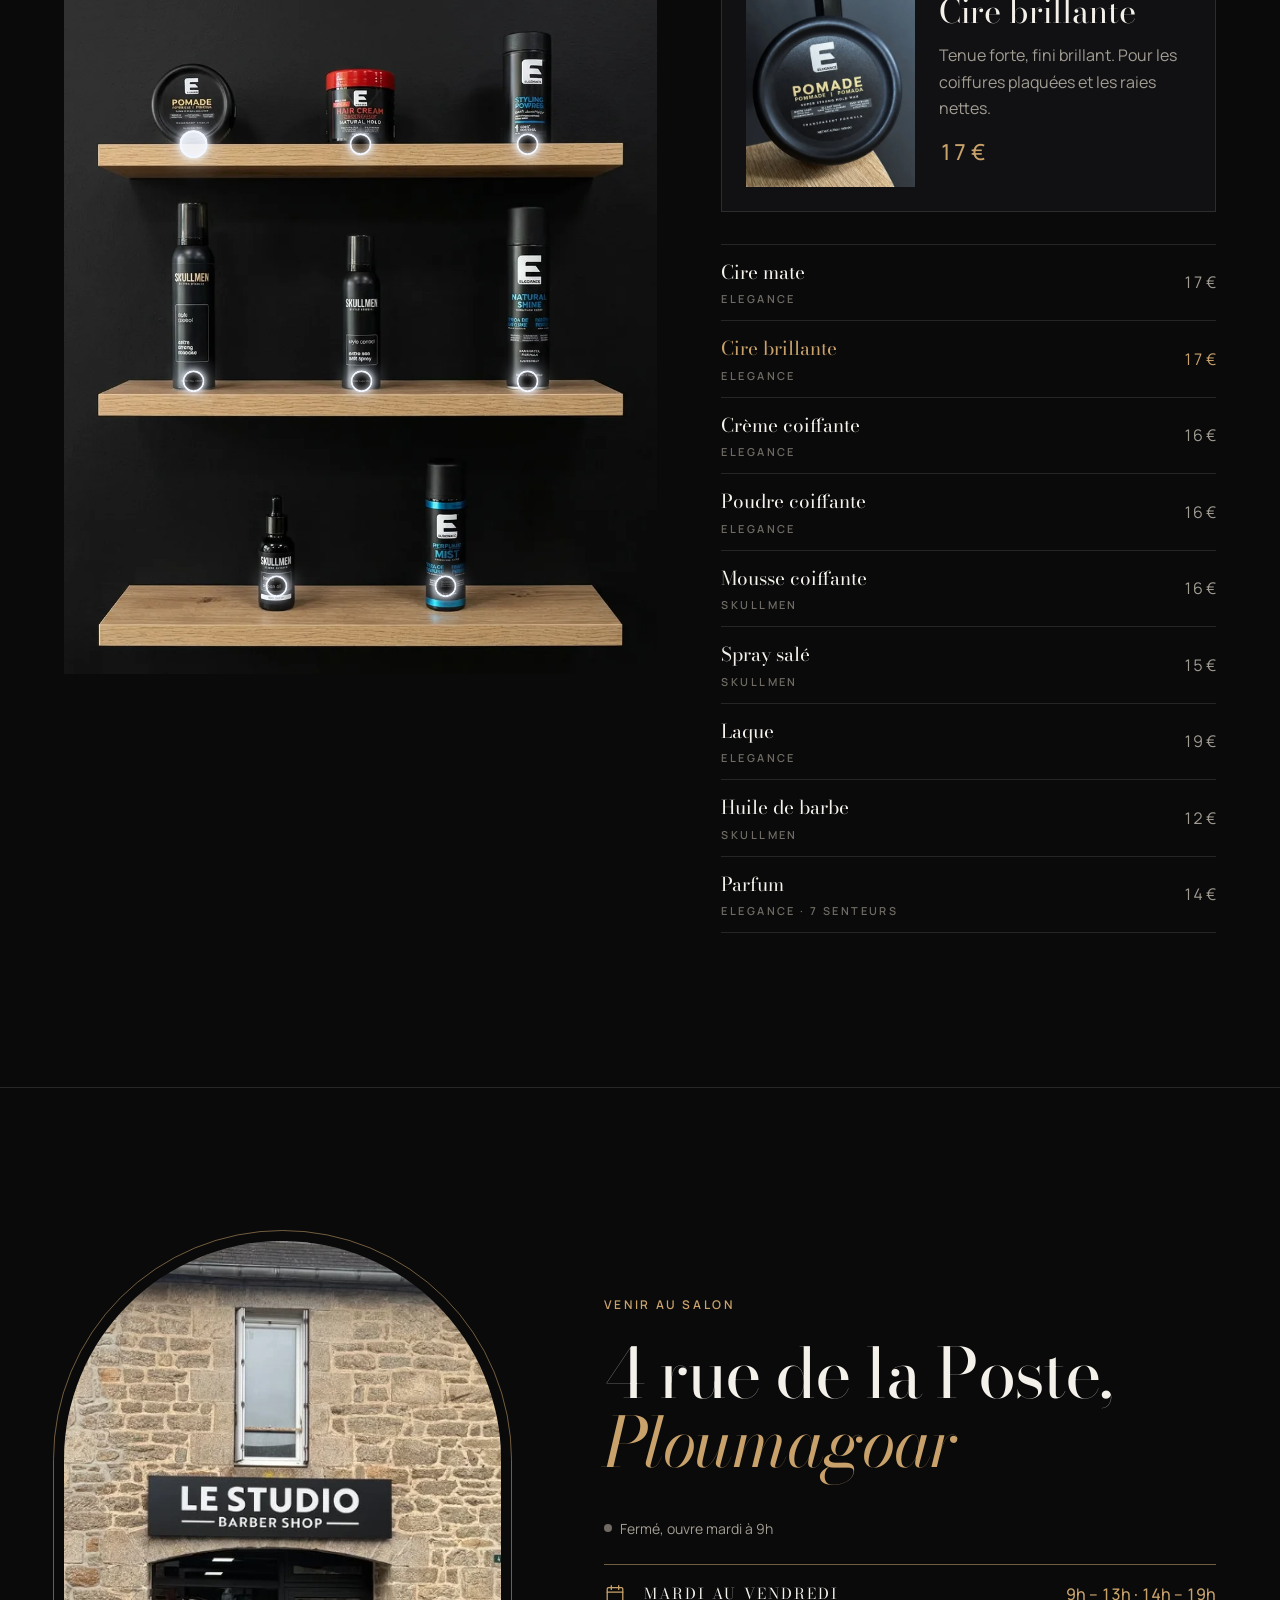
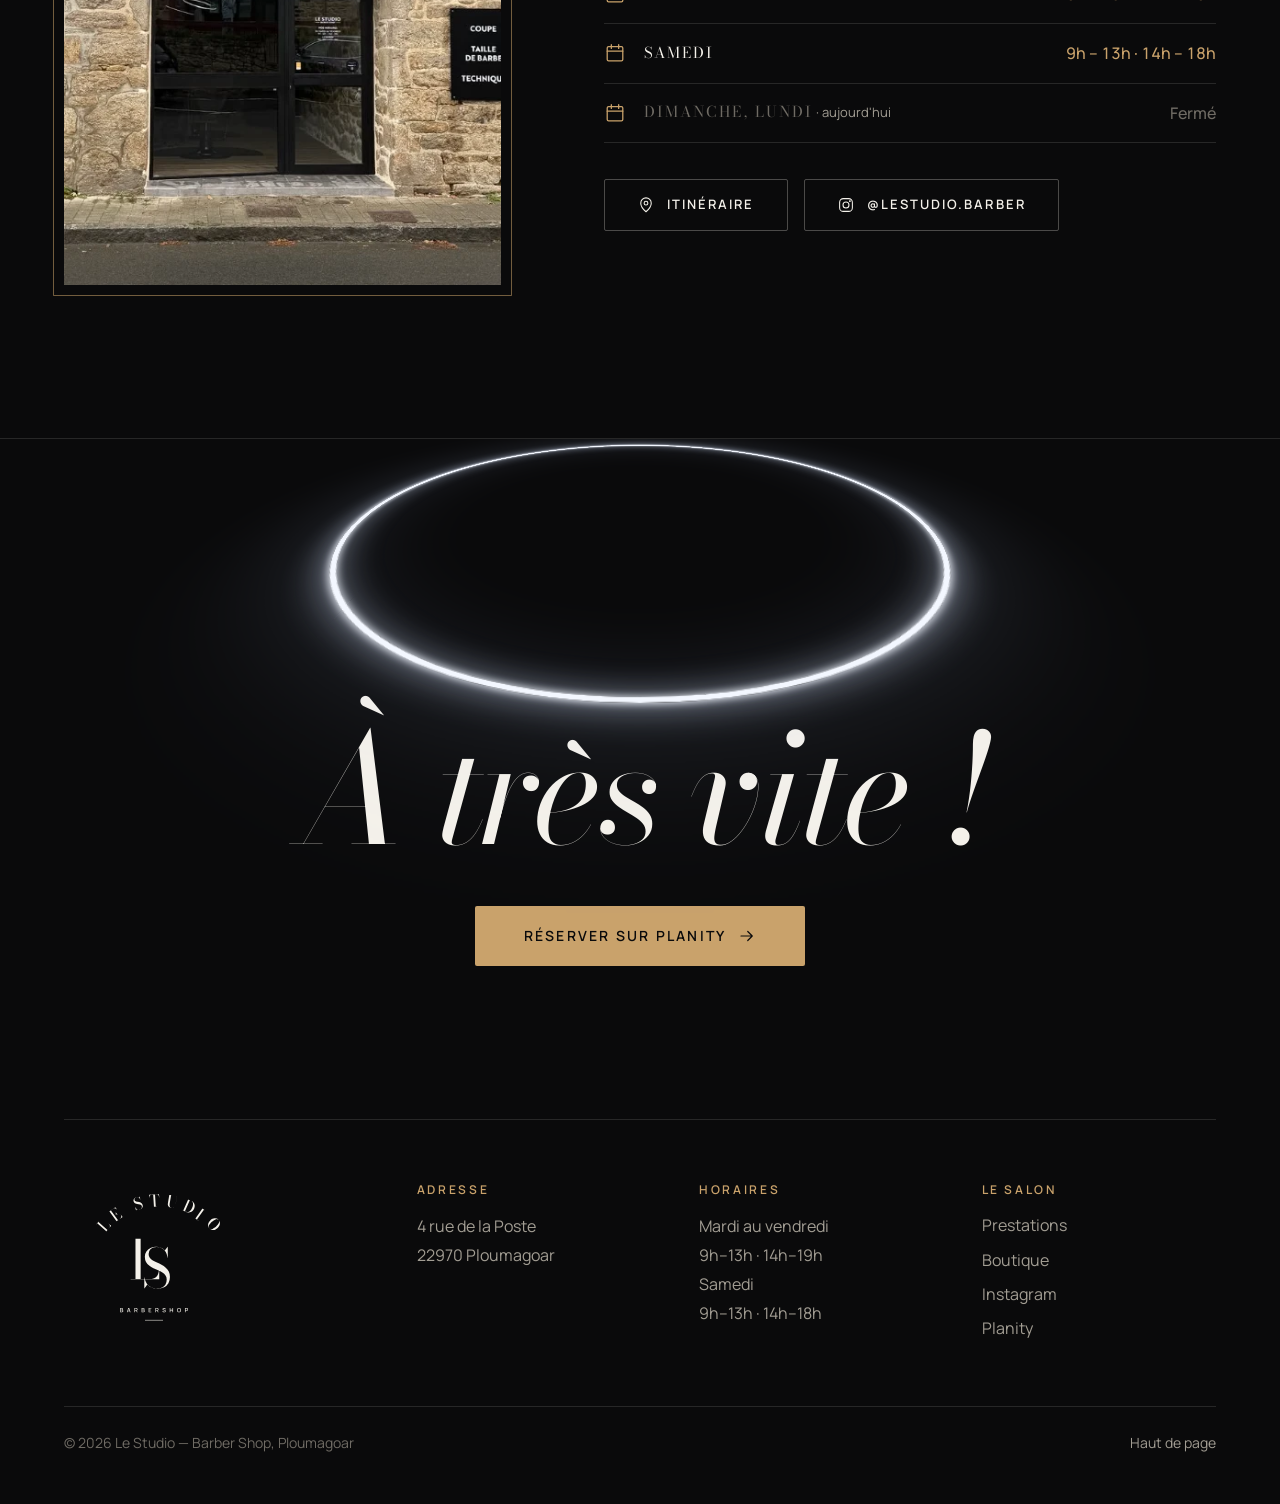
==== commit 046e2241: "Tarifs réels issus de Planity Co-Authored-By: Claude Sonnet 5.5 <noreply@anthropic.com> Claude-Sessi" ====
--- a/index.html
+++ b/index.html
@@ -151,13 +151,18 @@
       </ol>
 
       <div class="tarifs" data-reveal>
-        <!-- PRIX PROVISOIRES : à remplacer par les tarifs réels -->
-        <ul class="ls-price-list" data-assumed>
-          <li class="ls-price-row"><span class="ls-price-row__name">Coupe homme</span><span class="ls-price-row__price">20 €</span><p class="ls-price-row__desc">Shampoing, coupe, coiffage.</p></li>
-          <li class="ls-price-row"><span class="ls-price-row__name">Coupe &amp; barbe</span><span class="ls-price-row__price">30 €</span><p class="ls-price-row__desc">La formule complète.</p></li>
-          <li class="ls-price-row"><span class="ls-price-row__name">Taille de barbe</span><span class="ls-price-row__price">15 €</span><p class="ls-price-row__desc">Contours, lame, serviette chaude.</p></li>
-          <li class="ls-price-row"><span class="ls-price-row__name">Coupe enfant</span><span class="ls-price-row__price">15 €</span><p class="ls-price-row__desc">Jusqu'à 12 ans.</p></li>
-          <li class="ls-price-row"><span class="ls-price-row__name">Technique</span><span class="ls-price-row__price">dès 10 €</span><p class="ls-price-row__desc">Couleur, décoloration, motif.</p></li>
+        <ul class="ls-price-list">
+          <li class="ls-price-row"><span class="ls-price-row__name">Coupe + coiffage</span><span class="ls-price-row__price">22 €</span><p class="ls-price-row__desc">30 min · shampoing sur demande.</p></li>
+          <li class="ls-price-row"><span class="ls-price-row__name">Coupe transformation</span><span class="ls-price-row__price">25 €</span><p class="ls-price-row__desc">45 min · changement de coupe avec plus de 5 cm coupés.</p></li>
+          <li class="ls-price-row"><span class="ls-price-row__name">Forfait père-fils</span><span class="ls-price-row__price">34 €</span><p class="ls-price-row__desc">1 h.</p></li>
+          <li class="ls-price-row"><span class="ls-price-row__name">Coupe junior</span><span class="ls-price-row__price">15 €</span><p class="ls-price-row__desc">30 min · moins de 12 ans.</p></li>
+          <li class="ls-price-row"><span class="ls-price-row__name">Coupe étudiant</span><span class="ls-price-row__price">18 €</span><p class="ls-price-row__desc">30 min · moins de 20 ans.</p></li>
+          <li class="ls-price-row"><span class="ls-price-row__name">Coupe + barbe</span><span class="ls-price-row__price">26 €</span><p class="ls-price-row__desc">45 min.</p></li>
+          <li class="ls-price-row"><span class="ls-price-row__name">Taille de barbe</span><span class="ls-price-row__price">10 €</span><p class="ls-price-row__desc">15 min.</p></li>
+          <li class="ls-price-row"><span class="ls-price-row__name">Taille de barbe premium</span><span class="ls-price-row__price">15 €</span><p class="ls-price-row__desc">25 min · serviette chaude et huile.</p></li>
+          <li class="ls-price-row"><span class="ls-price-row__name">Permanente + coupe</span><span class="ls-price-row__price">60 €</span><p class="ls-price-row__desc">1 h 30.</p></li>
+          <li class="ls-price-row"><span class="ls-price-row__name">Décoloration</span><span class="ls-price-row__price">Sur devis</span><p class="ls-price-row__desc">1 h 30.</p></li>
+          <li class="ls-price-row"><span class="ls-price-row__name">Mèches</span><span class="ls-price-row__price">Sur devis</span><p class="ls-price-row__desc">1 h 30.</p></li>
         </ul>
         <a class="ls-btn ls-btn--secondary tarifs__cta" href="https://www.planity.com/le-studio-barber-shop-22970-ploumagoar">Voir les créneaux libres <svg aria-hidden="true"><use href="#i-arrow"/></svg></a>
         <figure class="tarifs__tools"><img src="assets/img/outils-granit.webp" alt="Tondeuse, ciseaux, peigne et rasoir posés sur une dalle de granit" width="720" height="964" loading="lazy"></figure>
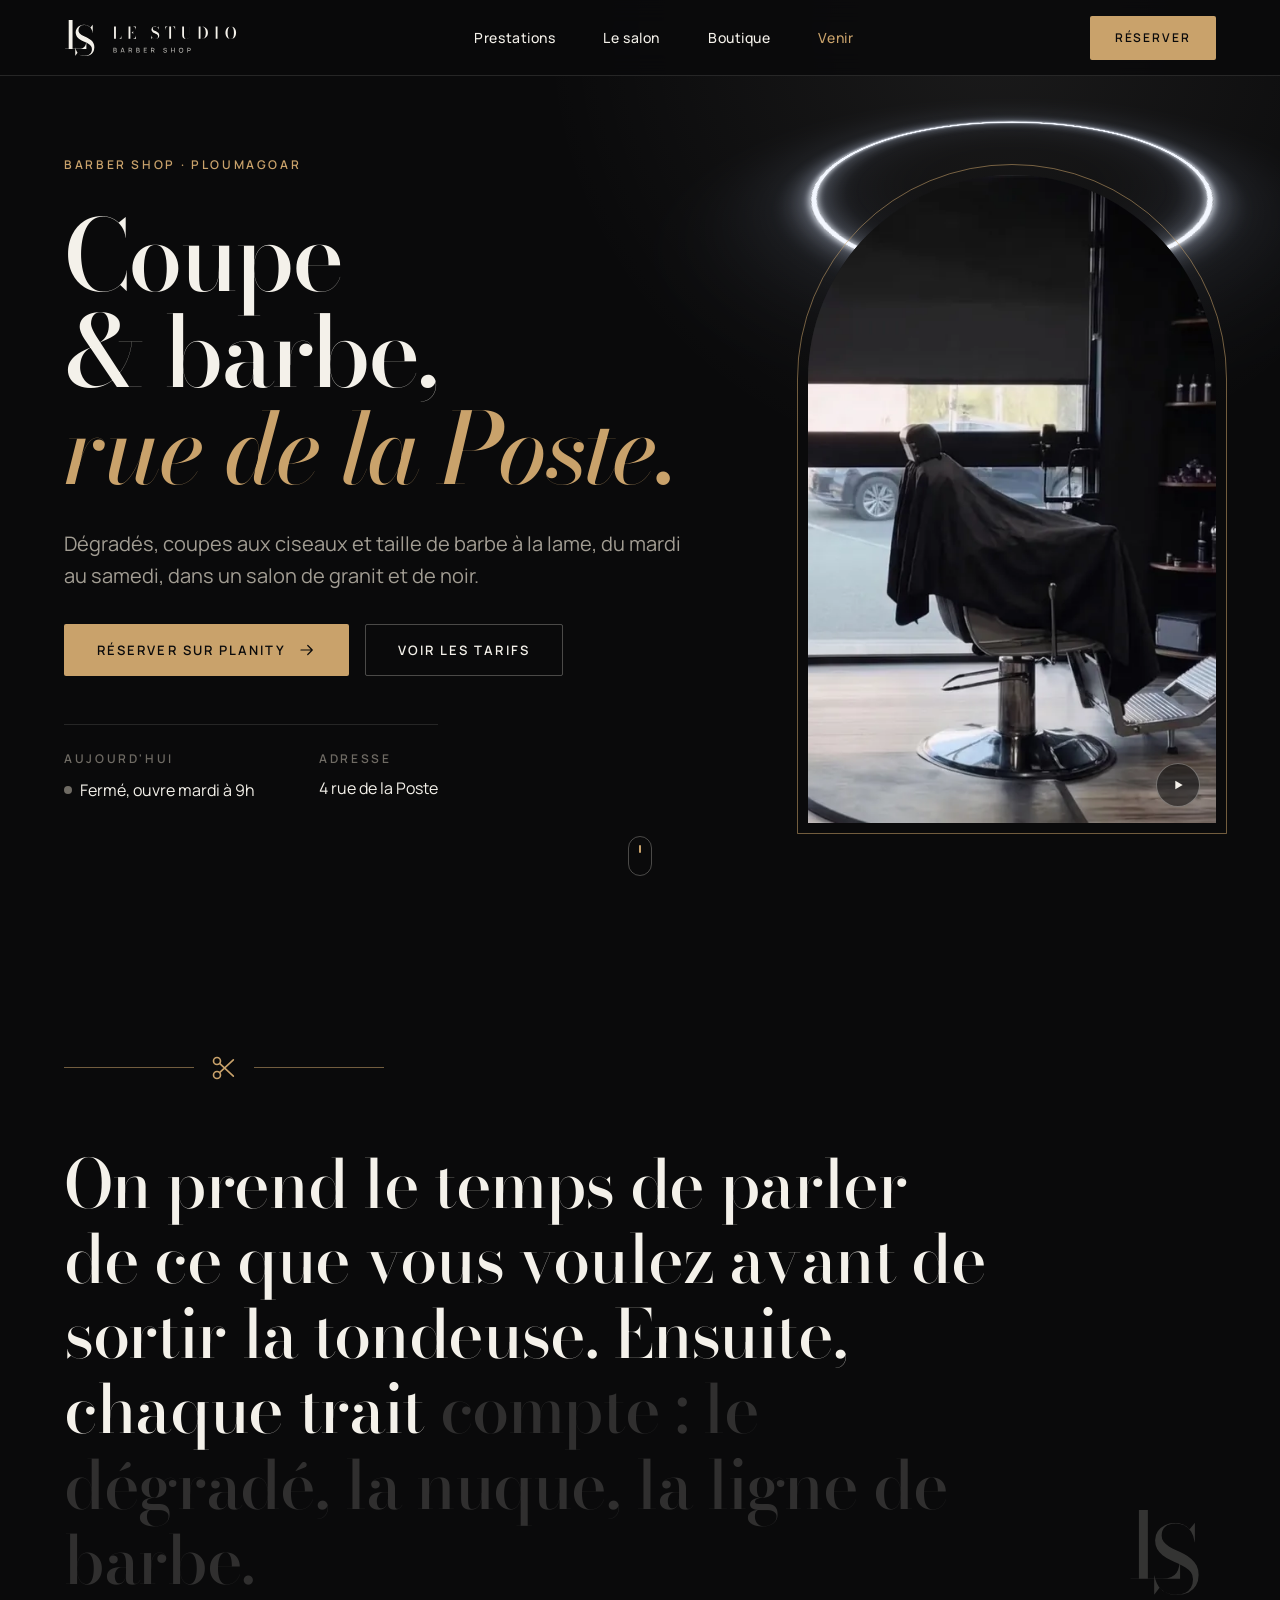
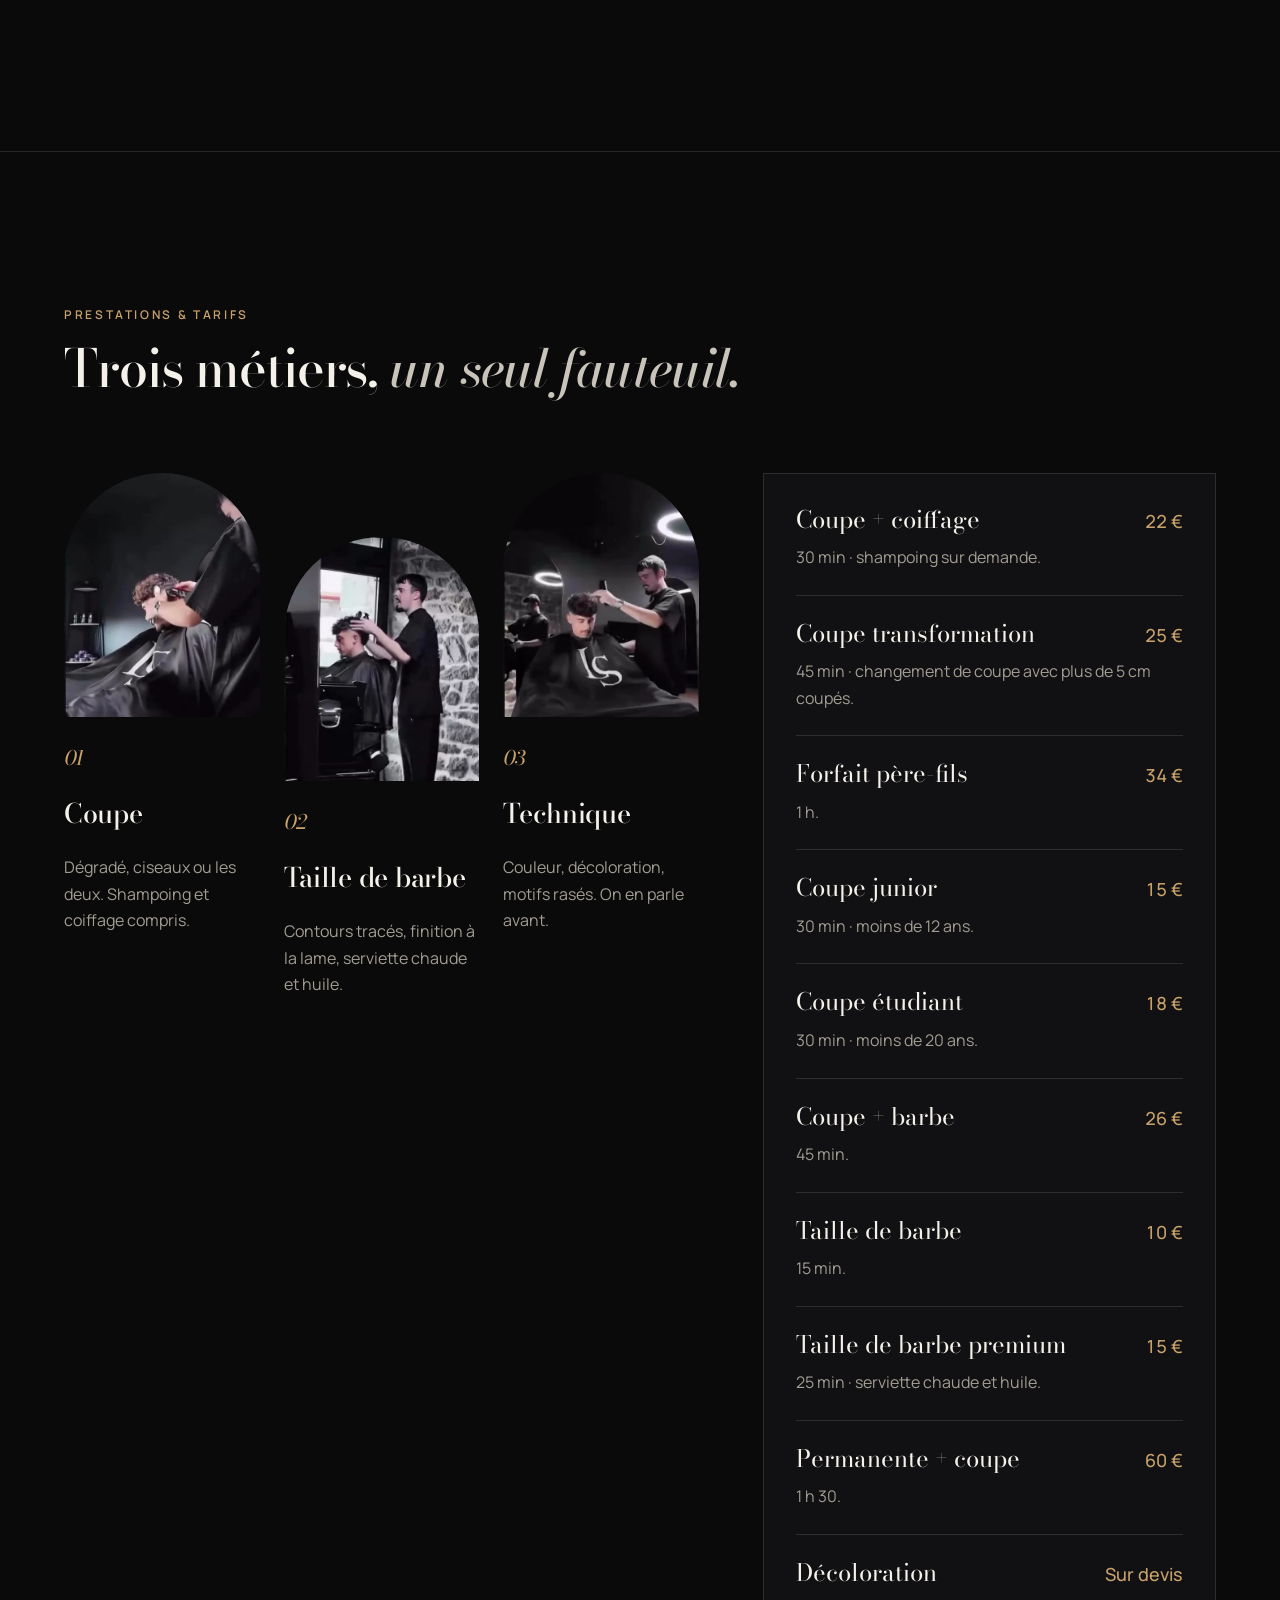
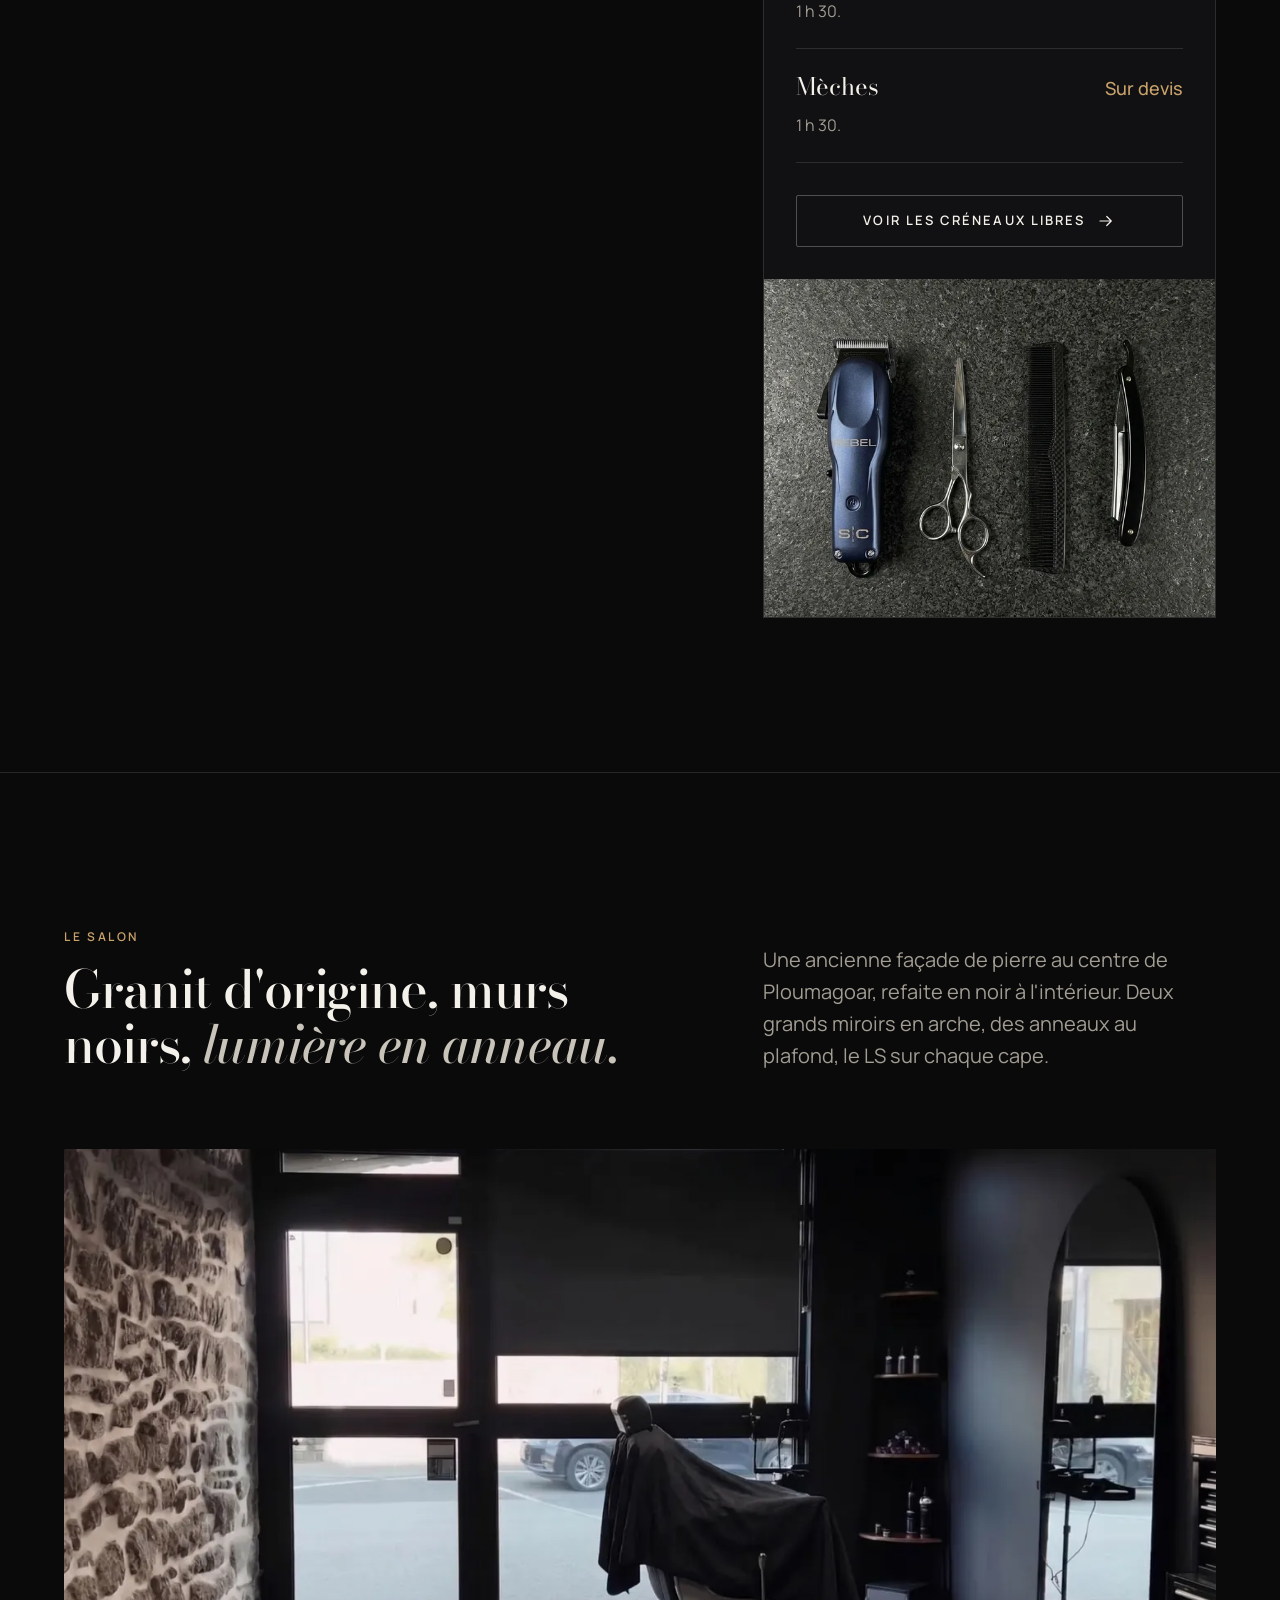
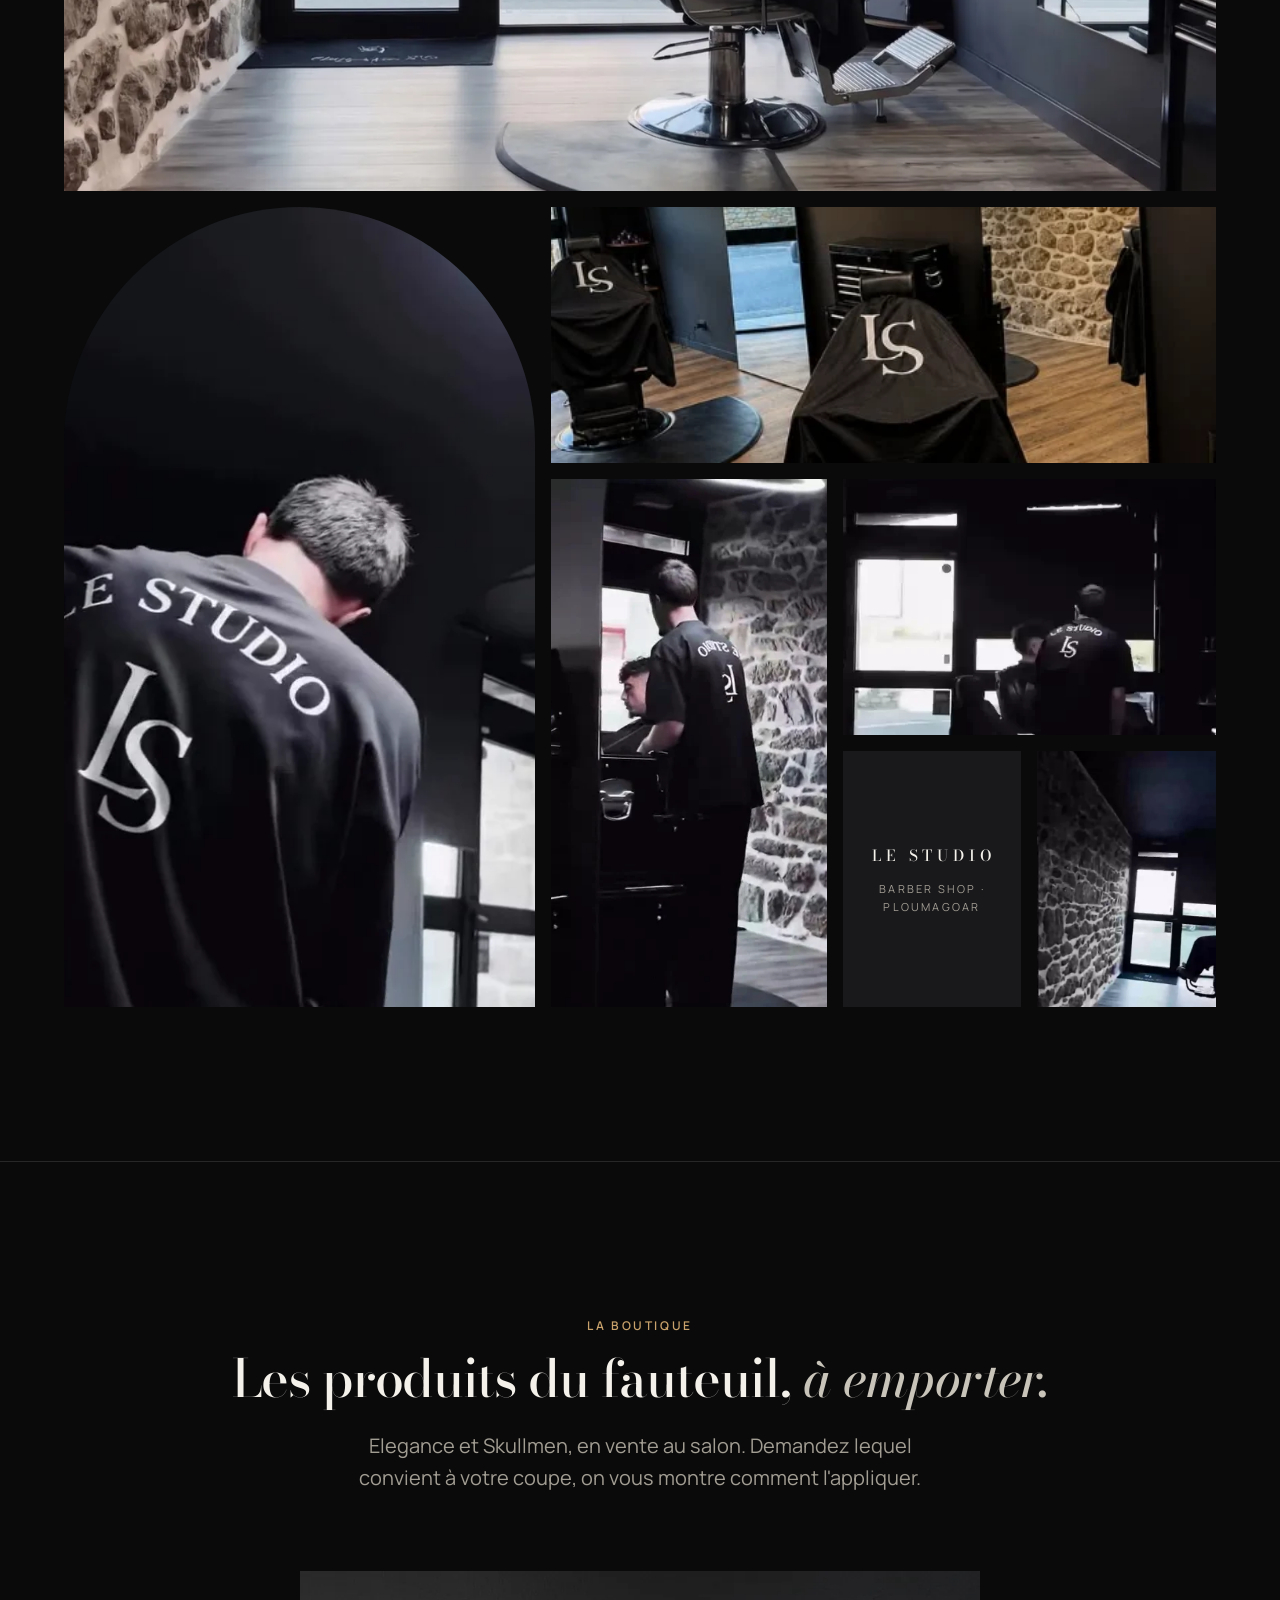
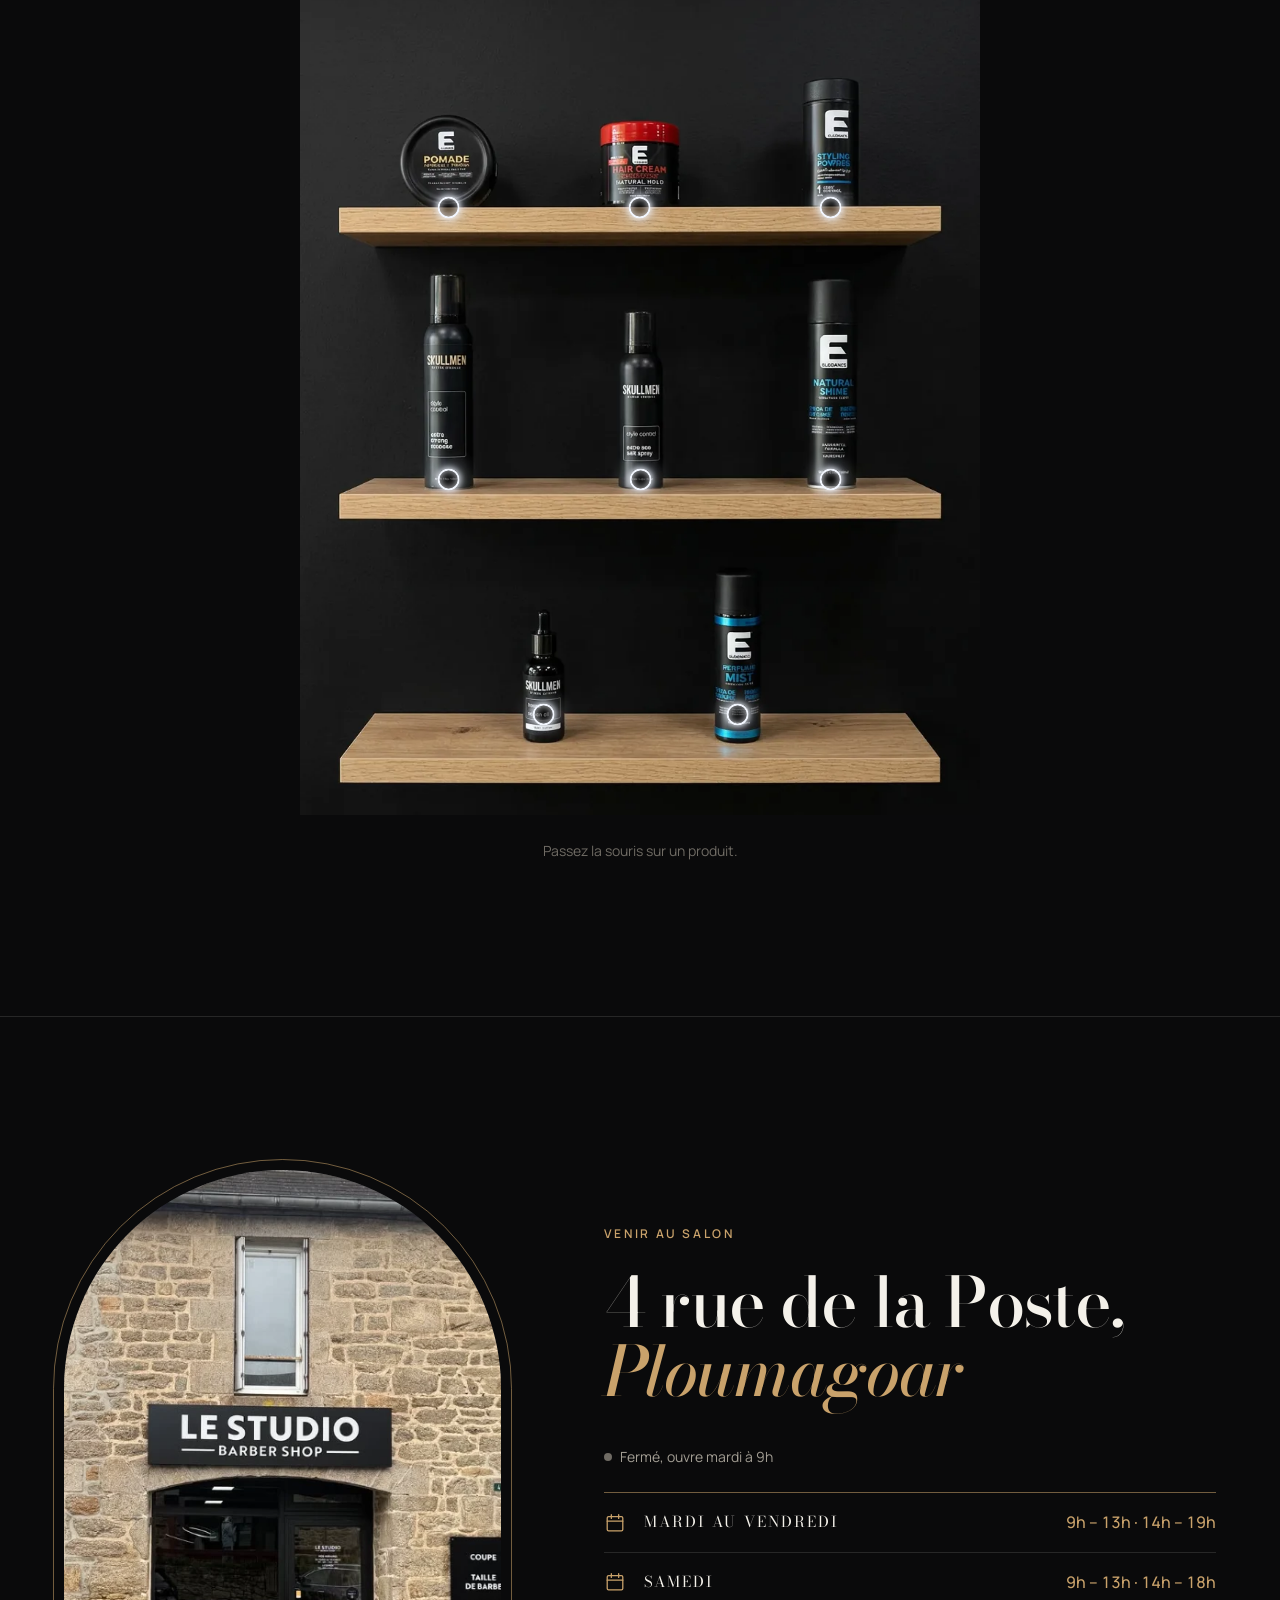
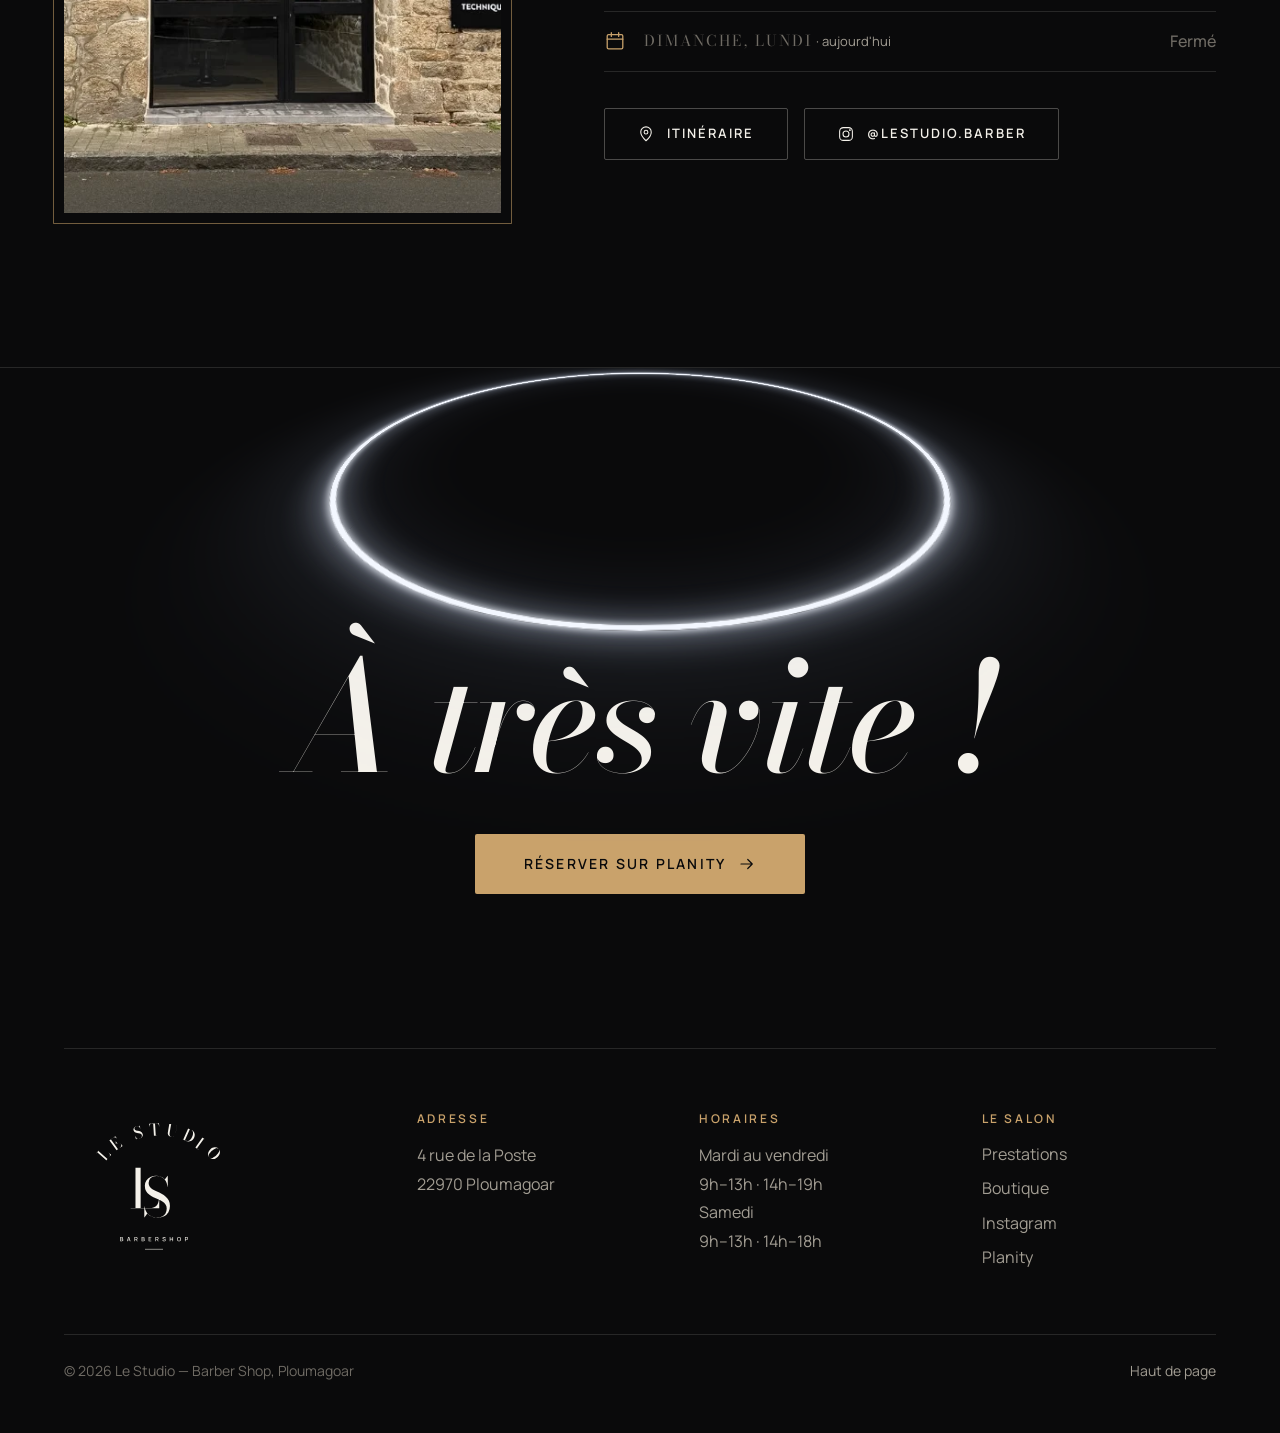
==== commit f9af267c: "Hero photo puis vidéo au défilement, écran de chargement, police plus lisible, boutique au survol Co" ====
--- a/index.html
+++ b/index.html
@@ -18,8 +18,11 @@
 <link rel="stylesheet" href="design-system/tokens.css">
 <link rel="stylesheet" href="design-system/components.css">
 <link rel="stylesheet" href="assets/css/site.css">
-<link rel="preload" as="image" href="assets/img/poster.webp">
-<script>document.documentElement.classList.replace('no-js','js')</script>
+<link rel="preload" as="image" href="assets/img/salon-fauteuil.webp">
+<script>
+document.documentElement.classList.replace('no-js','js');
+if(!matchMedia('(prefers-reduced-motion: reduce)').matches){var h=document.documentElement;h.classList.add('is-loading');setTimeout(function(){h.classList.remove('is-loading')},6000)}
+</script>
 <script type="application/ld+json">
 {"@context":"https://schema.org","@type":"BarberShop","name":"Le Studio — Barber Shop",
  "address":{"@type":"PostalAddress","streetAddress":"4 rue de la Poste","postalCode":"22970","addressLocality":"Ploumagoar","addressCountry":"FR"},
@@ -32,6 +35,12 @@
 </script>
 </head>
 <body>
+
+<!-- Écran de chargement : le monogramme s'écrit, l'anneau LED s'allume -->
+<div class="loader" data-loader aria-hidden="true">
+  <div class="loader__ring"></div>
+  <img class="loader__mono" src="assets/logo/ls-monogramme.svg" alt="" width="96" height="94">
+</div>
 
 <svg width="0" height="0" style="position:absolute" aria-hidden="true">
   <defs>
@@ -103,7 +112,8 @@
     <div class="hero__media">
       <div class="ls-neon ls-neon--tilt ls-neon--flicker hero__neon" aria-hidden="true"></div>
       <div class="ls-arch ls-arch--outline hero__arch" data-enter-arch>
-        <video src="assets/video/studio.mp4" poster="assets/img/poster.webp" muted loop playsinline autoplay preload="metadata" aria-label="Le salon en vidéo : une coupe sous l'anneau lumineux, un dégradé à la tondeuse, le barbier devant le mur en granit" data-video></video>
+        <img class="hero__photo" src="assets/img/salon-fauteuil.webp" alt="Le fauteuil sous sa cape face au miroir en arche, entre le mur de granit et la vitrine" width="1400" height="781" fetchpriority="high">
+        <video src="assets/video/studio.mp4" muted loop playsinline preload="auto" aria-label="Le salon en vidéo : une coupe sous l'anneau lumineux, un dégradé à la tondeuse, le barbier devant le mur en granit" data-video></video>
         <button class="hero__pause" type="button" aria-label="Mettre la vidéo en pause" data-video-toggle><svg aria-hidden="true"><use href="#i-pause"/></svg></button>
       </div>
     </div>
@@ -223,20 +233,8 @@
         <button class="vitrine__spot" type="button" style="left:64.3%;top:88.1%" data-product="parfum" aria-label="Parfum, 14 €"><span></span></button>
       </figure>
 
-      <div class="vitrine__side" data-reveal>
-        <div class="vitrine__card" aria-live="polite" data-product-detail><img src="assets/img/p-pomade.webp" alt="Cire brillante Elegance" width="420" height="560"><div><p class="vitrine__brand">Elegance</p><h3 class="vitrine__name">Cire brillante</h3><p class="vitrine__desc">Tenue forte, fini brillant. Pour les coiffures plaquées et les raies nettes.</p><p class="vitrine__price">17 €</p></div></div>
-        <ul class="vitrine__list" aria-label="Tous les produits">
-          <li><button class="vitrine__item" type="button" data-product="cire-mate" aria-pressed="false"><span class="vitrine__item-name">Cire mate</span><span class="vitrine__item-brand">Elegance</span><span class="vitrine__item-price">17 €</span></button></li>
-          <li><button class="vitrine__item" type="button" data-product="pomade" aria-pressed="true"><span class="vitrine__item-name">Cire brillante</span><span class="vitrine__item-brand">Elegance</span><span class="vitrine__item-price">17 €</span></button></li>
-          <li><button class="vitrine__item" type="button" data-product="creme" aria-pressed="false"><span class="vitrine__item-name">Crème coiffante</span><span class="vitrine__item-brand">Elegance</span><span class="vitrine__item-price">16 €</span></button></li>
-          <li><button class="vitrine__item" type="button" data-product="poudre" aria-pressed="false"><span class="vitrine__item-name">Poudre coiffante</span><span class="vitrine__item-brand">Elegance</span><span class="vitrine__item-price">16 €</span></button></li>
-          <li><button class="vitrine__item" type="button" data-product="mousse" aria-pressed="false"><span class="vitrine__item-name">Mousse coiffante</span><span class="vitrine__item-brand">Skullmen</span><span class="vitrine__item-price">16 €</span></button></li>
-          <li><button class="vitrine__item" type="button" data-product="spray" aria-pressed="false"><span class="vitrine__item-name">Spray salé</span><span class="vitrine__item-brand">Skullmen</span><span class="vitrine__item-price">15 €</span></button></li>
-          <li><button class="vitrine__item" type="button" data-product="laque" aria-pressed="false"><span class="vitrine__item-name">Laque</span><span class="vitrine__item-brand">Elegance</span><span class="vitrine__item-price">19 €</span></button></li>
-          <li><button class="vitrine__item" type="button" data-product="huile" aria-pressed="false"><span class="vitrine__item-name">Huile de barbe</span><span class="vitrine__item-brand">Skullmen</span><span class="vitrine__item-price">12 €</span></button></li>
-          <li><button class="vitrine__item" type="button" data-product="parfum" aria-pressed="false"><span class="vitrine__item-name">Parfum</span><span class="vitrine__item-brand">Elegance · 7 senteurs</span><span class="vitrine__item-price">14 €</span></button></li>
-        </ul>
-      </div>
+      <p class="vitrine__hint" data-reveal><span class="vitrine__hint--mouse">Passez la souris sur un produit.</span><span class="vitrine__hint--touch">Touchez un produit pour le découvrir.</span></p>
+      <div class="vitrine__tip" data-tip aria-hidden="true"></div>
       <template data-product-card="cire-mate"><img src="assets/img/p-cire-mate.webp" alt="Cire mate Elegance" width="420" height="560"><div><p class="vitrine__brand">Elegance</p><h3 class="vitrine__name">Cire mate</h3><p class="vitrine__desc">Tenue forte, fini mat. Pour les coupes texturées et décoiffées.</p><p class="vitrine__price">17 €</p></div></template>
       <template data-product-card="pomade"><img src="assets/img/p-pomade.webp" alt="Cire brillante Elegance" width="420" height="560"><div><p class="vitrine__brand">Elegance</p><h3 class="vitrine__name">Cire brillante</h3><p class="vitrine__desc">Tenue forte, fini brillant. Pour les coiffures plaquées et les raies nettes.</p><p class="vitrine__price">17 €</p></div></template>
       <template data-product-card="creme"><img src="assets/img/p-creme.webp" alt="Crème coiffante Elegance" width="420" height="560"><div><p class="vitrine__brand">Elegance</p><h3 class="vitrine__name">Crème coiffante</h3><p class="vitrine__desc">Tenue légère, effet naturel. Discipline sans figer.</p><p class="vitrine__price">16 €</p></div></template>
--- a/design-system/tokens.css
+++ b/design-system/tokens.css
@@ -4,7 +4,7 @@
    le monogramme LS didone, la story « Horaires » (or cuivré), l'enseigne.
    ========================================================================== */
 
-@import url("https://fonts.googleapis.com/css2?family=Bodoni+Moda:ital,opsz,wght@0,6..96,400;0,6..96,500;1,6..96,400&family=Manrope:wght@400;500;600&display=swap");
+@import url("https://fonts.googleapis.com/css2?family=Bodoni+Moda:ital,opsz,wght@0,6..96,400;0,6..96,500;1,6..96,400;1,6..96,500&family=Manrope:wght@400;500;600&display=swap");
 
 :root {
   /* ---- Couleurs · primitives ------------------------------------------- */
--- a/design-system/components.css
+++ b/design-system/components.css
@@ -17,11 +17,15 @@
 ::selection { background: var(--color-accent); color: var(--color-on-accent); }
 
 .ls-container { width: min(100% - 2 * var(--gutter), var(--container)); margin-inline: auto; }
+/* Bodoni Moda : à grande taille, l'axe « opsz » amincit les empattements au point de les faire disparaître.
+   On le fige à son réglage le plus robuste (petite taille) et on passe en graisse 500. */
+html { font-optical-sizing: none; }
+
 .ls-visually-hidden { position: absolute !important; width: 1px; height: 1px; overflow: hidden; clip: rect(0 0 0 0); white-space: nowrap; }
 
 /* ---- Typographie --------------------------------------------------------- */
 .ls-display, .ls-h1, .ls-h2, .ls-h3 {
-  font-family: var(--font-display); font-weight: var(--weight-regular);
+  font-family: var(--font-display); font-weight: var(--weight-medium);
   letter-spacing: var(--tracking-display); margin: 0; text-wrap: balance;
 }
 .ls-display { font-size: var(--text-display); line-height: .92; }
--- a/assets/css/site.css
+++ b/assets/css/site.css
@@ -39,7 +39,7 @@
 .site-sheet ul { list-style: none; margin: 0; padding: 0; }
 .site-sheet li a {
   display: flex; align-items: center; min-height: 64px; border-bottom: 1px solid var(--color-line);
-  font: 400 32px/1.1 var(--font-display); color: var(--color-text); text-decoration: none;
+  font: 500 32px/1.1 var(--font-display); color: var(--color-text); text-decoration: none;
 }
 .site-sheet__foot { color: var(--color-text-muted); font-size: 15px; padding-bottom: 96px; }
 
@@ -119,7 +119,7 @@
 .manifeste { padding: var(--section-y) 0; position: relative; }
 .manifeste .ls-container { display: grid; gap: var(--space-8); }
 .manifeste__text {
-  margin: 0; max-width: 22ch; font: 400 clamp(2rem, 1rem + 4vw, 4.5rem)/1.12 var(--font-display); letter-spacing: -.02em;
+  margin: 0; max-width: 22ch; font: 500 clamp(2rem, 1rem + 4vw, 4.5rem)/1.12 var(--font-display); letter-spacing: -.02em;
 }
 .manifeste__text .w { color: var(--color-text); opacity: var(--o, 1); transition: opacity .25s linear; }
 .js .manifeste__text .w { --o: .16; }
@@ -211,7 +211,7 @@
 .vitrine__card > div { display: grid; gap: var(--space-3); }
 .vitrine__card p, .vitrine__card h3 { margin: 0; }
 .vitrine__brand { font-size: 12px; letter-spacing: var(--tracking-label); text-transform: uppercase; color: var(--color-text-muted); font-weight: 600; }
-.vitrine__name { font-family: var(--font-display); font-weight: 400; font-size: clamp(24px, 1.4rem + .8vw, 34px); line-height: 1.1; }
+.vitrine__name { font-family: var(--font-display); font-weight: 500; font-size: clamp(24px, 1.4rem + .8vw, 34px); line-height: 1.1; }
 .vitrine__desc { color: var(--color-text-muted); line-height: var(--leading-body); }
 .vitrine__price { color: var(--color-accent); font-size: 22px; font-variant-numeric: tabular-nums; font-weight: 500; }
 .vitrine__card.is-swap { animation: card-in .35s var(--ease-out); }
@@ -263,7 +263,7 @@
 .site-footer { border-top: 1px solid var(--color-line); padding: 0 0 calc(var(--space-7) + env(safe-area-inset-bottom)); overflow: hidden; }
 .close { position: relative; display: grid; justify-items: center; gap: var(--space-7); padding: clamp(200px, 22vw, 300px) 0 clamp(96px, 12vw, 160px); text-align: center; }
 .close__neon { position: absolute; --size: min(60vw, 560px); top: calc(var(--size) * -.36); left: 50%; translate: -50% 0; }
-.close__title { margin: 0; font: 400 clamp(4rem, 1.5rem + 10vw, 11rem)/.9 var(--font-display); font-style: italic; letter-spacing: -.03em; }
+.close__title { margin: 0; font: 500 clamp(4rem, 1.5rem + 10vw, 11rem)/.9 var(--font-display); font-style: italic; letter-spacing: -.03em; }
 .footer-grid { display: grid; grid-template-columns: 1.3fr 1fr 1fr 1fr; gap: var(--space-7); padding: var(--space-8) 0; border-top: 1px solid var(--color-line); }
 .footer-logo { width: 180px; height: auto; }
 .footer-h { margin: 0 0 var(--space-4); font: 600 12px/1 var(--font-sans); letter-spacing: var(--tracking-label); text-transform: uppercase; color: var(--color-accent); }
@@ -282,3 +282,61 @@
 /* ---- Barre de réservation mobile --------------------------------------------- */
 .site-actionbar { transition: transform var(--dur-base) var(--ease-out); }
 .js .site-actionbar.is-hidden { transform: translateY(110%); }
+
+/* ============================ Écran de chargement ============================ */
+.loader { display: none; }
+.js .loader {
+  position: fixed; inset: 0; z-index: 1000; display: grid; place-items: center; background: var(--color-bg);
+  transition: opacity .7s var(--ease-out), visibility 0s linear .7s;
+  animation: loader-fallback .5s ease 6s forwards; /* garde-fou si le script ne répond pas */
+}
+.loader.is-done { opacity: 0; visibility: hidden; pointer-events: none; }
+.loader > * { grid-area: 1 / 1; }
+.loader__mono { width: clamp(84px, 13vw, 124px); height: auto; clip-path: inset(0 100% 0 0); animation: loader-write 1.1s var(--ease-in-out) .35s forwards; }
+.loader__ring {
+  width: clamp(190px, 30vw, 280px); aspect-ratio: 1; border-radius: 50%; border: 3px solid var(--led);
+  box-shadow: var(--glow-neon); opacity: 0; animation: ls-flicker 1.5s steps(1) 1.3s 1 both;
+}
+.loader.is-done .loader__mono { transform: scale(1.06); transition: transform .7s var(--ease-out); }
+@keyframes loader-write { to { clip-path: inset(0 0 0 0); } }
+@keyframes loader-fallback { to { opacity: 0; visibility: hidden; pointer-events: none; } }
+html.is-loading { overflow: hidden; }
+/* le hero attend la fin du chargement pour entrer */
+.is-loading [data-enter], .is-loading [data-enter-arch], .is-loading .hero__neon { animation-play-state: paused; }
+@media (prefers-reduced-motion: reduce) { .js .loader { display: none; } }
+
+/* ============================ Hero : photo d'abord, vidéo au défilement ============================ */
+.hero__arch > .hero__photo, .hero__arch > video { position: absolute; inset: 0; }
+.hero__arch > .hero__photo { z-index: 1; object-position: 61% 50%; transition: opacity 1.1s var(--ease-out); }
+.hero__arch.is-video > .hero__photo { opacity: 0; }
+.hero__pause { z-index: 3; opacity: 0; pointer-events: none; transition: opacity .6s var(--ease-out) .5s, background-color var(--dur-base), border-color var(--dur-base); }
+.hero__arch.is-video .hero__pause, .hero__arch.can-play .hero__pause { opacity: 1; pointer-events: auto; }
+
+/* ============================ Boutique : étagère centrée, fiche au survol ============================ */
+.vitrine { display: block; }
+.vitrine__shelf { width: min(100%, calc((100svh - 56px) * 928 / 1152)); margin: var(--space-7) auto 0; }
+.vitrine__hint { text-align: center; margin: var(--space-5) 0 0; color: var(--color-text-faint); font-size: var(--text-small); }
+.vitrine__hint--touch { display: none; }
+@media (hover: none) { .vitrine__hint--mouse { display: none; } .vitrine__hint--touch { display: inline; } }
+.vitrine__tip {
+  position: fixed; left: 0; top: 0; z-index: 60; width: min(300px, calc(100vw - 24px)); pointer-events: none;
+  background: var(--color-surface); border: 1px solid var(--color-line-strong); box-shadow: 0 24px 60px rgb(0 0 0 / .55);
+  opacity: 0; transition: opacity .16s var(--ease-out); will-change: transform;
+}
+.vitrine__tip.is-on { opacity: 1; }
+.vitrine__tip img { display: block; width: 100%; aspect-ratio: 1; object-fit: cover; background: var(--color-surface-2); }
+.vitrine__tip > div { display: grid; gap: 6px; padding: var(--space-4); }
+.vitrine__tip p, .vitrine__tip h3 { margin: 0; }
+.vitrine__tip .vitrine__name { font-size: 26px; }
+.vitrine__tip .vitrine__desc { font-size: 14px; line-height: 1.5; }
+.vitrine__tip .vitrine__price { font-size: 20px; margin-top: 4px; }
+@media (prefers-reduced-motion: reduce) { .vitrine__tip { transition: none; } }
+.vitrine__tip img { height: auto; }
+.boutique .section-head--split { display: grid; grid-template-columns: 1fr; justify-items: center; text-align: center; gap: var(--space-5); }
+.boutique .section-head--split .ls-lead { margin-inline: auto; }
+@media (hover: none), (max-width: 767px) {
+  .vitrine__tip { width: min(250px, calc(100vw - 24px)); }
+  .vitrine__tip img { aspect-ratio: 16 / 10; }
+  .vitrine__tip > div { padding: var(--space-3) var(--space-4); }
+  .vitrine__tip .vitrine__name { font-size: 22px; }
+}
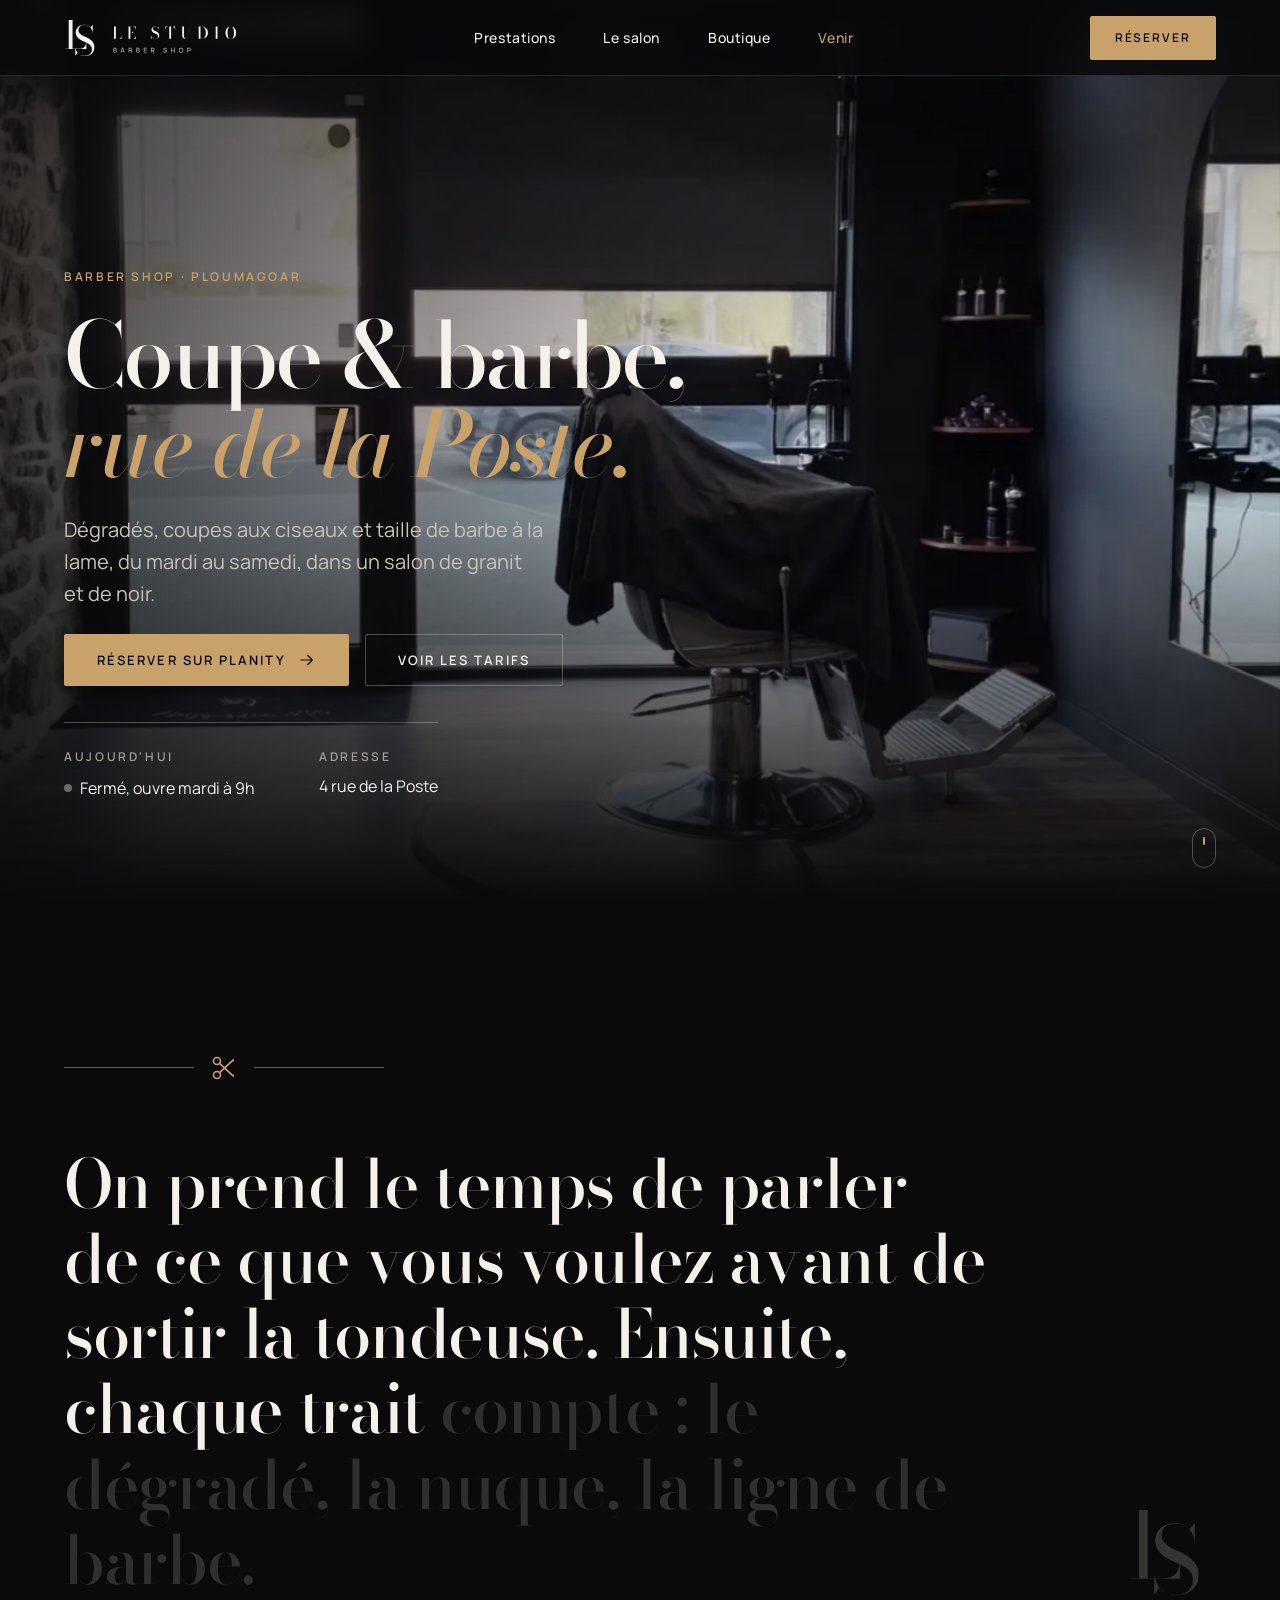
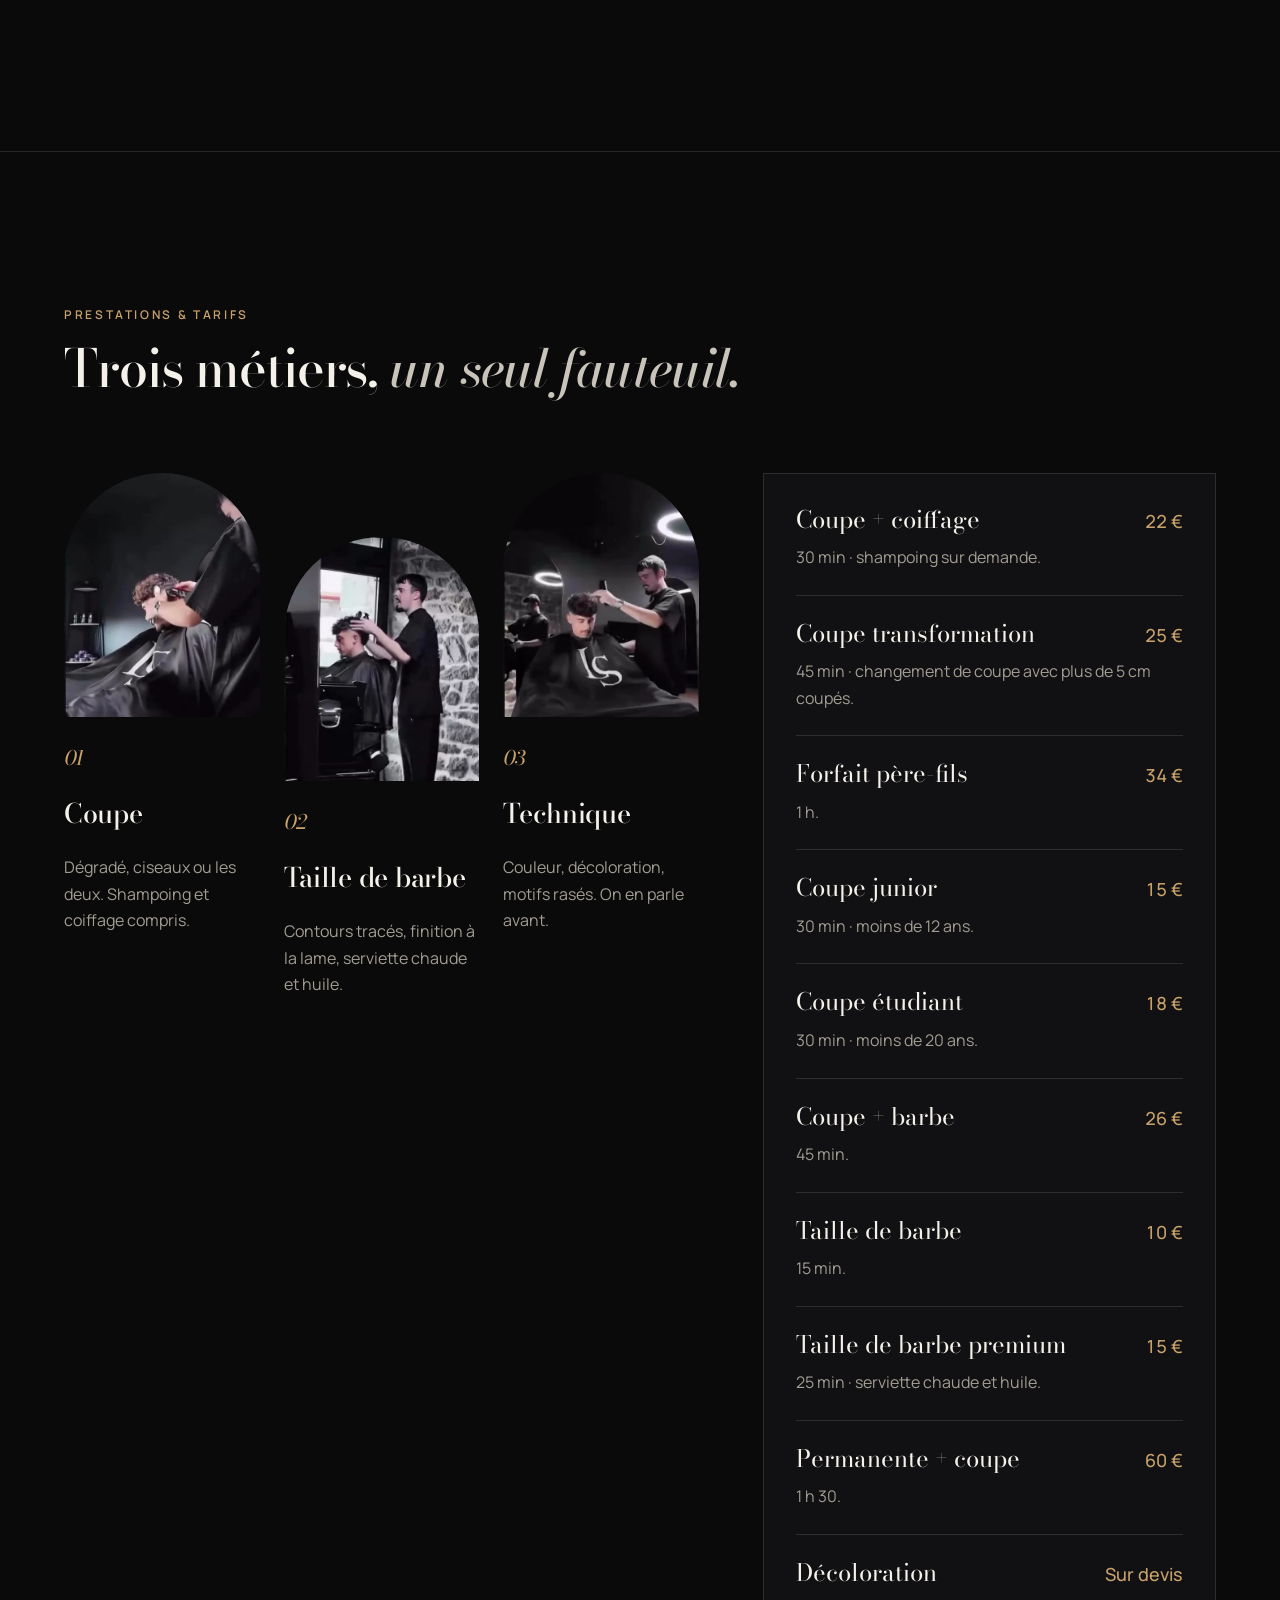
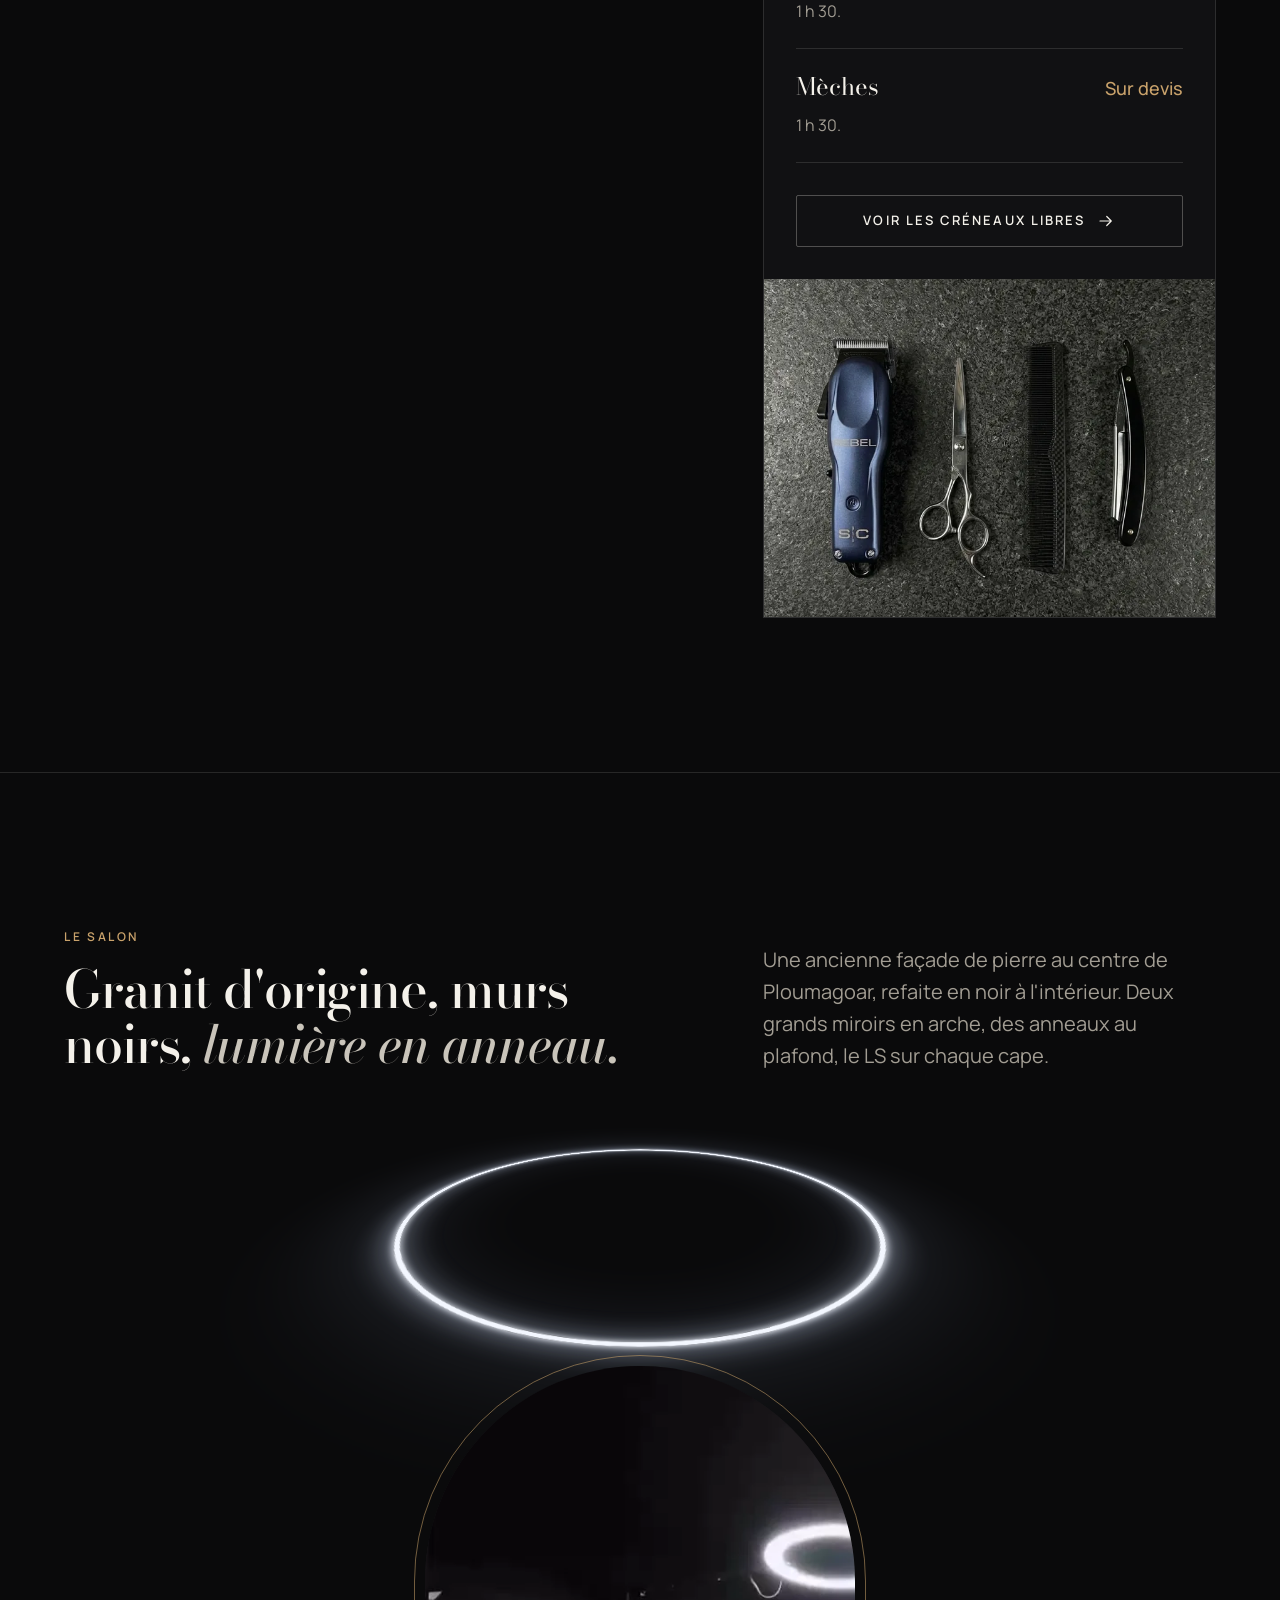
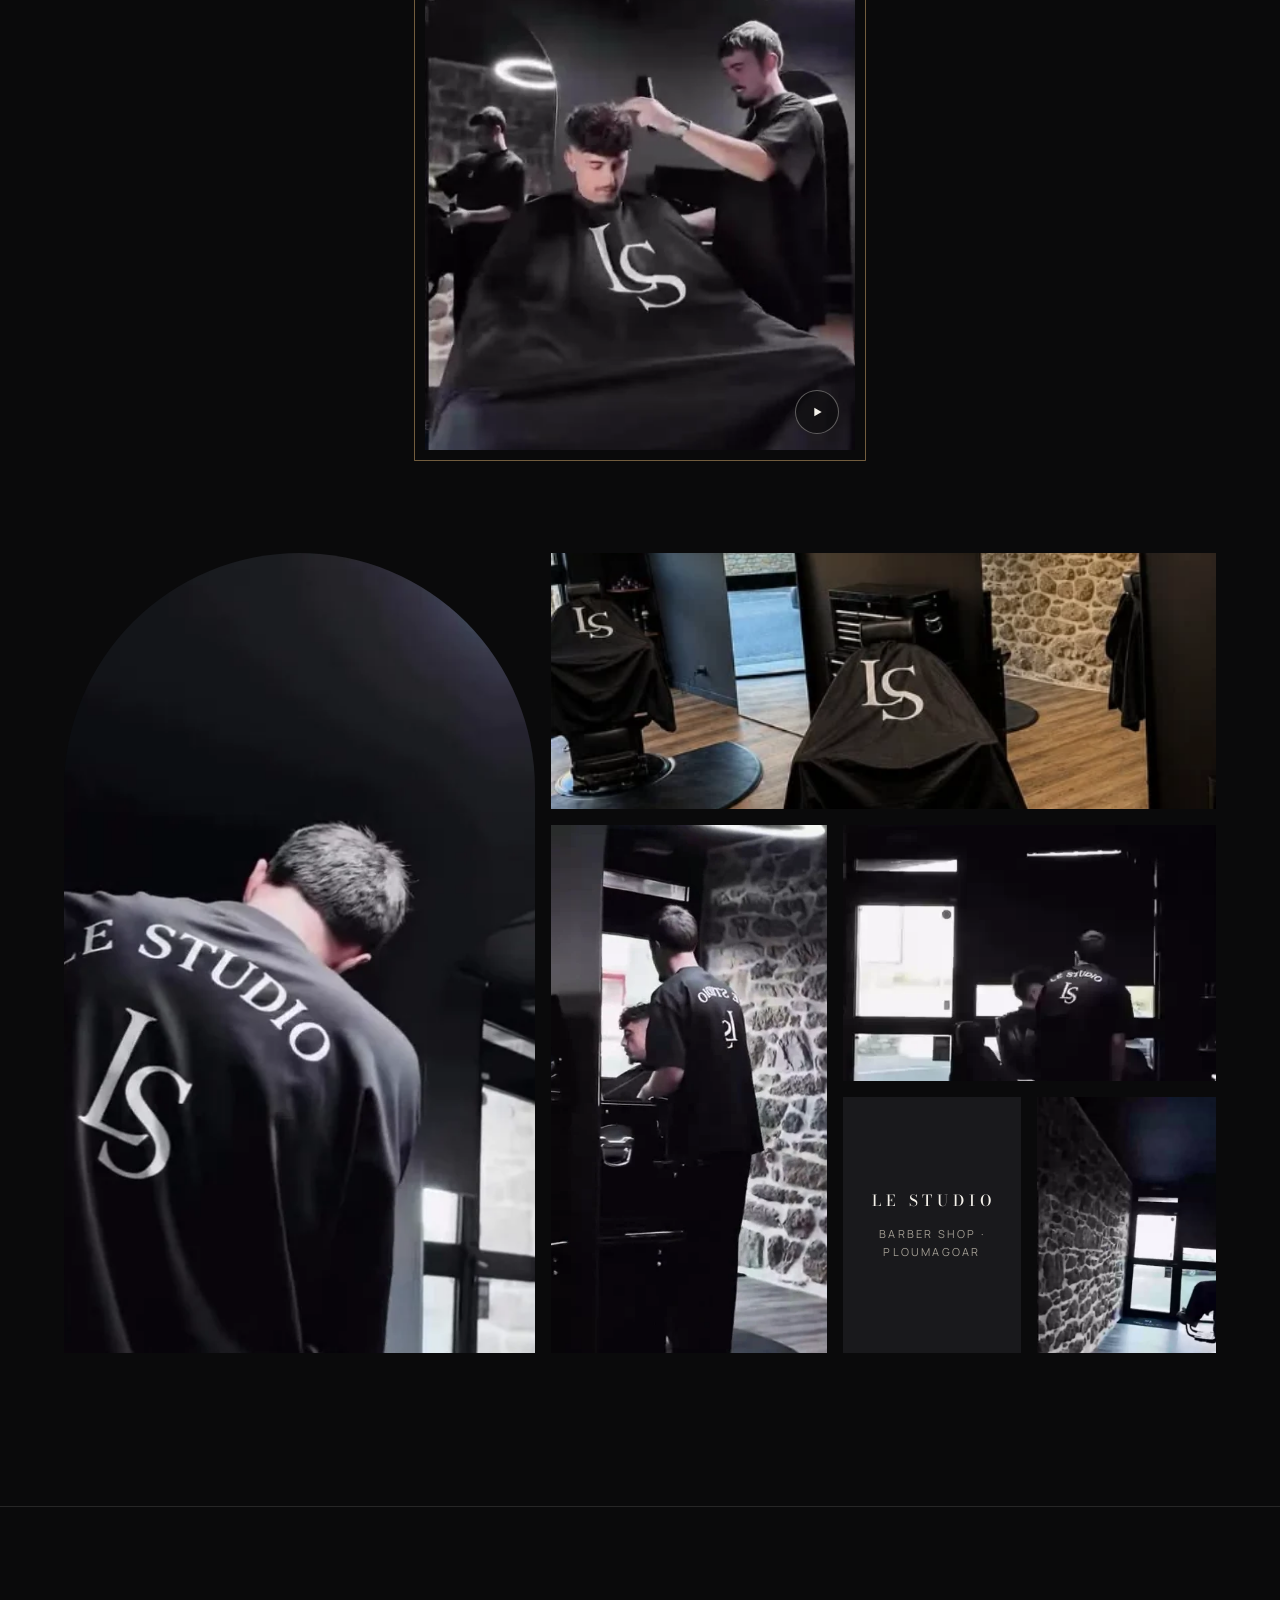
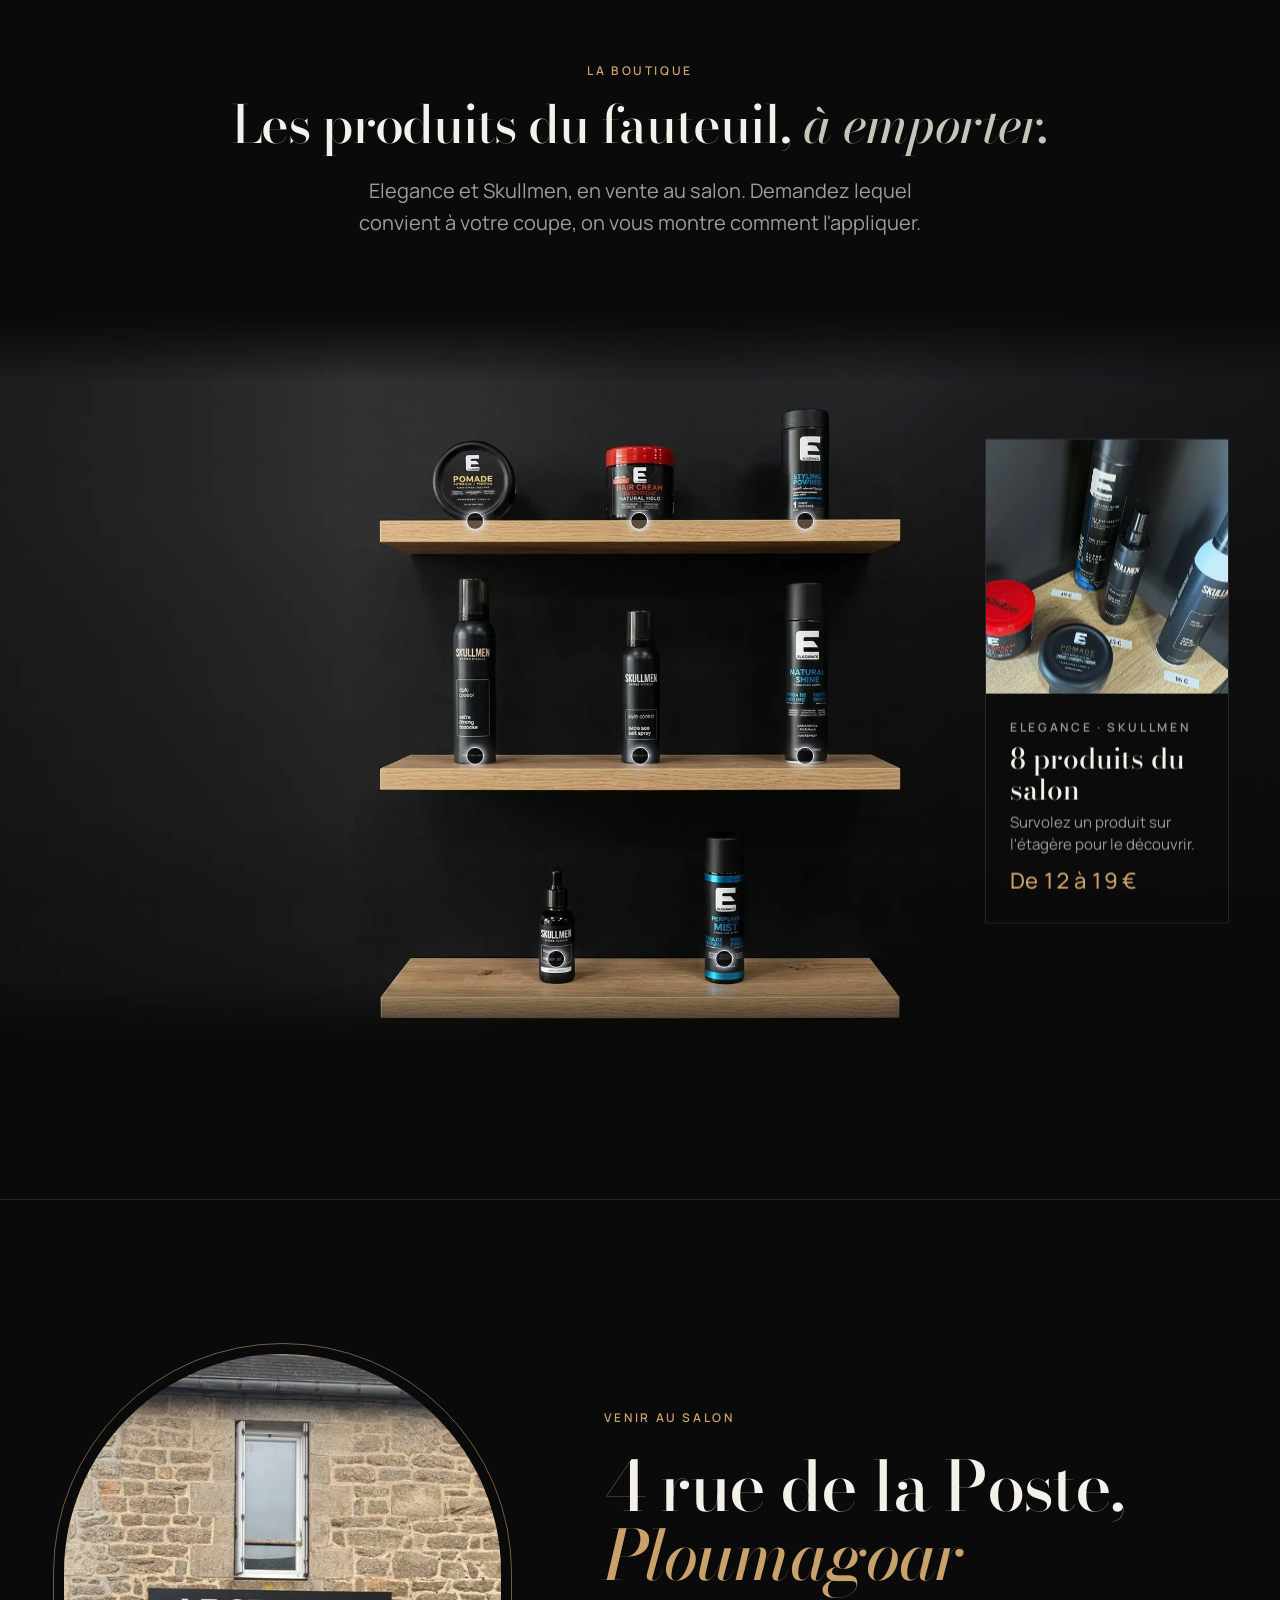
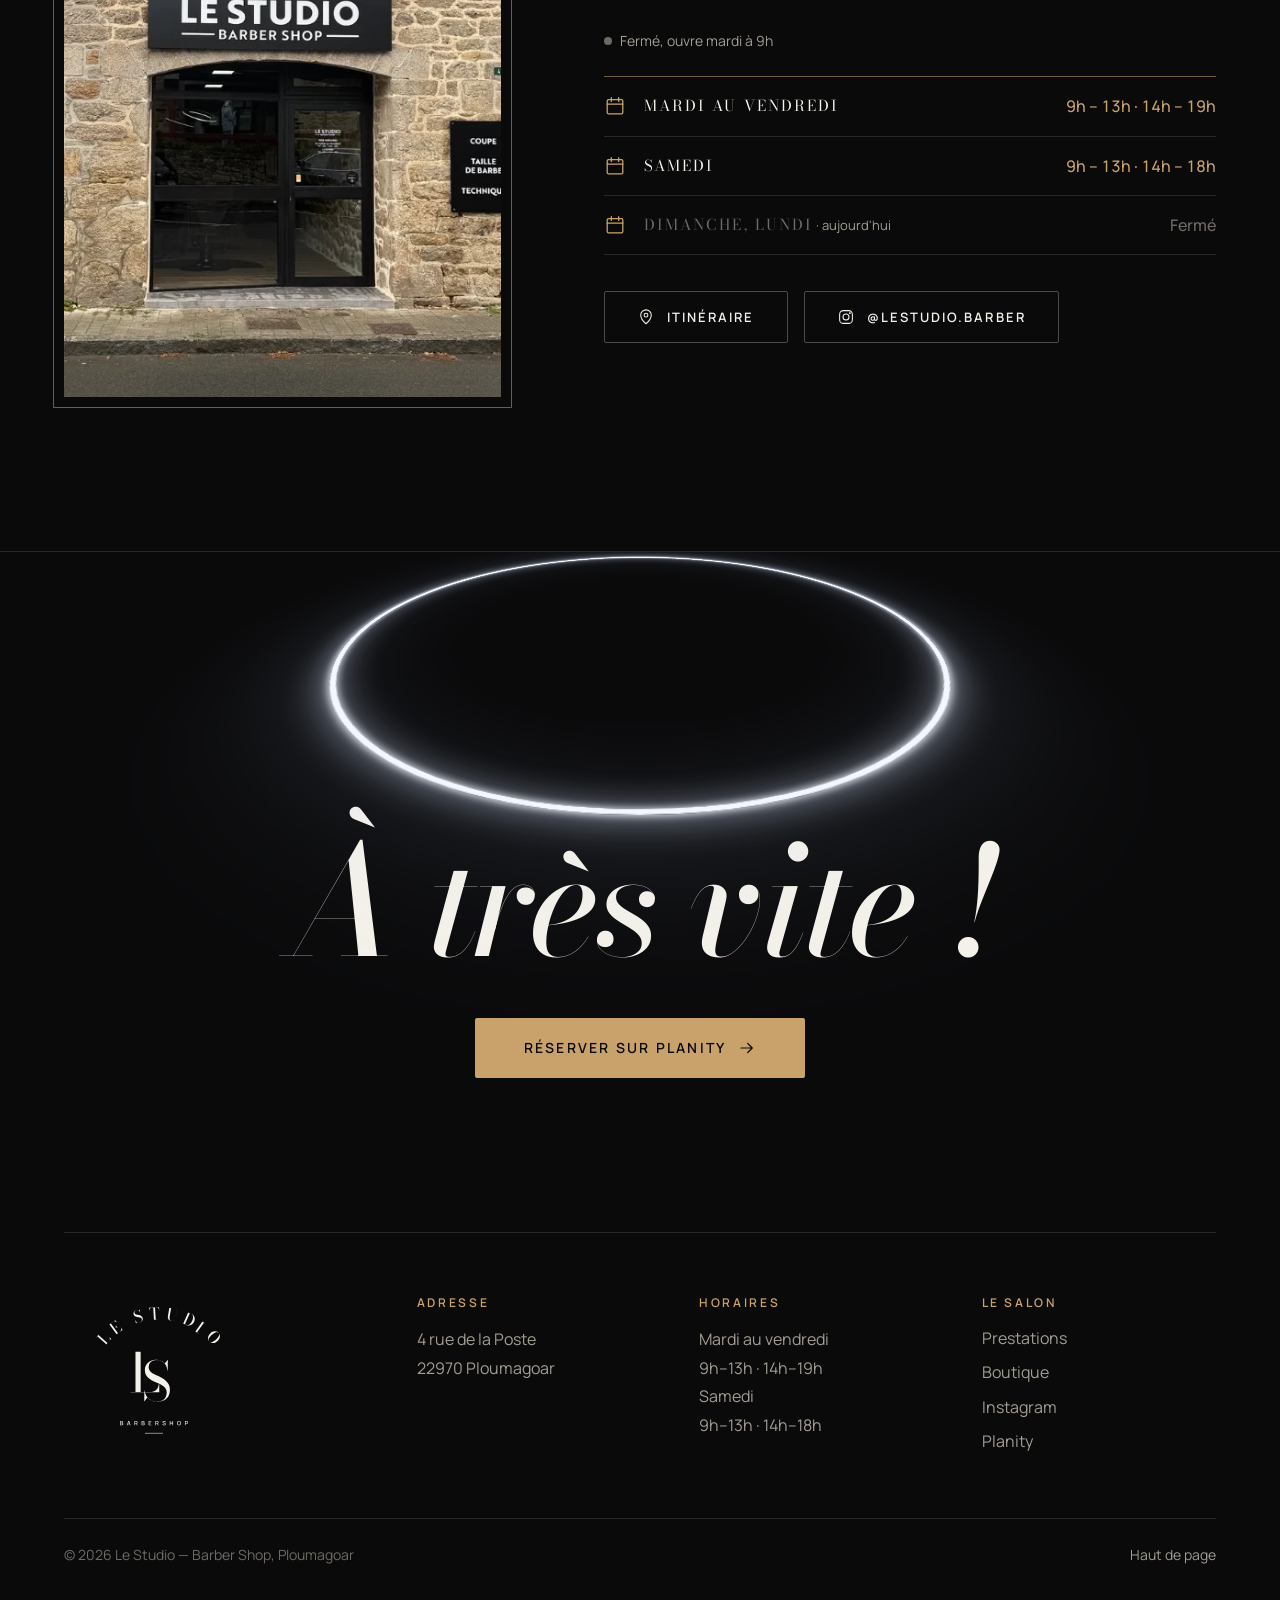
==== commit 09a20347: "Hero plein écran, vidéo sous l'anneau dans Le salon, boutique sur toute la largeur - Hero : la photo" ====
--- a/index.html
+++ b/index.html
@@ -18,7 +18,7 @@
 <link rel="stylesheet" href="design-system/tokens.css">
 <link rel="stylesheet" href="design-system/components.css">
 <link rel="stylesheet" href="assets/css/site.css">
-<link rel="preload" as="image" href="assets/img/salon-fauteuil.webp">
+<link rel="preload" as="image" href="assets/img/salon-fauteuil.webp" fetchpriority="high">
 <script>
 document.documentElement.classList.replace('no-js','js');
 if(!matchMedia('(prefers-reduced-motion: reduce)').matches){var h=document.documentElement;h.classList.add('is-loading');setTimeout(function(){h.classList.remove('is-loading')},6000)}
@@ -91,7 +91,10 @@
 
 <!-- ============================ HERO ============================ -->
 <section class="hero" id="top">
-  <div class="ls-container hero__grid">
+  <div class="hero__bg">
+    <img class="hero__photo" src="assets/img/salon-fauteuil.webp" alt="Le fauteuil sous sa cape face au miroir en arche, entre le mur de granit et la vitrine" width="1400" height="781" fetchpriority="high">
+  </div>
+  <div class="ls-container hero__inner">
     <div class="hero__text">
       <p class="ls-label" data-enter="1">Barber shop · Ploumagoar</p>
       <h1 class="ls-h1 hero__title" data-enter="2">
@@ -107,15 +110,6 @@
         <div><dt>Aujourd'hui</dt><dd><span class="ls-status" data-open-status>Mardi au samedi</span></dd></div>
         <div><dt>Adresse</dt><dd>4 rue de la Poste</dd></div>
       </dl>
-    </div>
-
-    <div class="hero__media">
-      <div class="ls-neon ls-neon--tilt ls-neon--flicker hero__neon" aria-hidden="true"></div>
-      <div class="ls-arch ls-arch--outline hero__arch" data-enter-arch>
-        <img class="hero__photo" src="assets/img/salon-fauteuil.webp" alt="Le fauteuil sous sa cape face au miroir en arche, entre le mur de granit et la vitrine" width="1400" height="781" fetchpriority="high">
-        <video src="assets/video/studio.mp4" muted loop playsinline preload="auto" aria-label="Le salon en vidéo : une coupe sous l'anneau lumineux, un dégradé à la tondeuse, le barbier devant le mur en granit" data-video></video>
-        <button class="hero__pause" type="button" aria-label="Mettre la vidéo en pause" data-video-toggle><svg aria-hidden="true"><use href="#i-pause"/></svg></button>
-      </div>
     </div>
   </div>
   <a class="hero__scroll" href="#manifeste" aria-label="Descendre vers la suite"><span></span></a>
@@ -192,9 +186,13 @@
       <p class="ls-lead">Une ancienne façade de pierre au centre de Ploumagoar, refaite en noir à l'intérieur. Deux grands miroirs en arche, des anneaux au plafond, le LS sur chaque cape.</p>
     </header>
 
-    <figure class="salon__pano" data-reveal>
-      <img src="assets/img/salon-fauteuil.webp" alt="Le fauteuil sous sa cape face au miroir en arche, entre le mur de granit et la vitrine" width="1400" height="781" loading="lazy">
-    </figure>
+    <div class="salon__film">
+      <div class="ls-neon ls-neon--tilt salon__neon" aria-hidden="true" data-ignite></div>
+      <div class="ls-arch ls-arch--outline salon__arch" data-reveal>
+        <video src="assets/video/studio.mp4" muted loop playsinline preload="metadata" poster="assets/img/coupe.webp" aria-label="Le salon en vidéo : une coupe sous l'anneau lumineux, un dégradé à la tondeuse, le barbier devant le mur en granit" data-video></video>
+        <button class="salon__pause" type="button" aria-label="Mettre la vidéo en pause" data-video-toggle><svg aria-hidden="true"><use href="#i-pause"/></svg></button>
+      </div>
+    </div>
 
     <div class="mosaic">
       <figure class="mosaic__a ls-arch" data-reveal><img src="assets/img/tee.webp" alt="Le barbier de dos, t-shirt Le Studio" loading="lazy"></figure>
@@ -220,9 +218,11 @@
       <p class="ls-lead">Elegance et Skullmen, en vente au salon. Demandez lequel convient à votre coupe, on vous montre comment l'appliquer.</p>
     </header>
 
-    <div class="vitrine">
-      <figure class="vitrine__shelf" data-reveal>
-        <img src="assets/img/etagere-face.webp" alt="Les produits du salon rangés sur trois étagères en chêne, devant un mur noir" width="928" height="1152" loading="lazy">
+  </div>
+  <div class="vitrine" data-vitrine>
+    <div class="vitrine__wall" role="img" aria-label="Les produits du salon rangés sur trois étagères en chêne, devant un mur noir"></div>
+    <div class="vitrine__dim" aria-hidden="true"></div>
+    <div class="vitrine__shelf">
         <button class="vitrine__spot" type="button" style="left:21.9%;top:28%" data-product="pomade" aria-label="Cire brillante, 17 €"><span></span></button>
         <button class="vitrine__spot" type="button" style="left:49.9%;top:28%" data-product="creme" aria-label="Crème coiffante, 16 €"><span></span></button>
         <button class="vitrine__spot" type="button" style="left:78.1%;top:28%" data-product="poudre" aria-label="Poudre coiffante, 16 €"><span></span></button>
@@ -231,10 +231,13 @@
         <button class="vitrine__spot" type="button" style="left:78.1%;top:60.2%" data-product="laque" aria-label="Laque, 19 €"><span></span></button>
         <button class="vitrine__spot" type="button" style="left:35.8%;top:88.1%" data-product="huile" aria-label="Huile de barbe, 12 €"><span></span></button>
         <button class="vitrine__spot" type="button" style="left:64.3%;top:88.1%" data-product="parfum" aria-label="Parfum, 14 €"><span></span></button>
-      </figure>
-
-      <p class="vitrine__hint" data-reveal><span class="vitrine__hint--mouse">Passez la souris sur un produit.</span><span class="vitrine__hint--touch">Touchez un produit pour le découvrir.</span></p>
-      <div class="vitrine__tip" data-tip aria-hidden="true"></div>
+    </div>
+    <aside class="vitrine__card" aria-live="polite" data-card>
+      <div class="vitrine__card-in" data-card-in>
+        <img src="assets/img/etagere-produits.webp" alt="" width="476" height="720" loading="lazy">
+        <div><p class="vitrine__brand">Elegance · Skullmen</p><h3 class="vitrine__name">8 produits du salon</h3><p class="vitrine__desc"><span class="vitrine__hint--mouse">Survolez un produit sur l'étagère pour le découvrir.</span><span class="vitrine__hint--touch">Touchez un produit sur l'étagère pour le découvrir.</span></p><p class="vitrine__price">De 12 à 19 €</p></div>
+      </div>
+    </aside>
       <template data-product-card="cire-mate"><img src="assets/img/p-cire-mate.webp" alt="Cire mate Elegance" width="420" height="560"><div><p class="vitrine__brand">Elegance</p><h3 class="vitrine__name">Cire mate</h3><p class="vitrine__desc">Tenue forte, fini mat. Pour les coupes texturées et décoiffées.</p><p class="vitrine__price">17 €</p></div></template>
       <template data-product-card="pomade"><img src="assets/img/p-pomade.webp" alt="Cire brillante Elegance" width="420" height="560"><div><p class="vitrine__brand">Elegance</p><h3 class="vitrine__name">Cire brillante</h3><p class="vitrine__desc">Tenue forte, fini brillant. Pour les coiffures plaquées et les raies nettes.</p><p class="vitrine__price">17 €</p></div></template>
       <template data-product-card="creme"><img src="assets/img/p-creme.webp" alt="Crème coiffante Elegance" width="420" height="560"><div><p class="vitrine__brand">Elegance</p><h3 class="vitrine__name">Crème coiffante</h3><p class="vitrine__desc">Tenue légère, effet naturel. Discipline sans figer.</p><p class="vitrine__price">16 €</p></div></template>
@@ -244,7 +247,6 @@
       <template data-product-card="laque"><img src="assets/img/p-laque.webp" alt="Laque Elegance" width="420" height="560"><div><p class="vitrine__brand">Elegance</p><h3 class="vitrine__name">Laque</h3><p class="vitrine__desc">Fixe la coiffure pour la journée, sans effet cartonné.</p><p class="vitrine__price">19 €</p></div></template>
       <template data-product-card="huile"><img src="assets/img/p-huile.webp" alt="Huile de barbe Skullmen" width="420" height="560"><div><p class="vitrine__brand">Skullmen</p><h3 class="vitrine__name">Huile de barbe</h3><p class="vitrine__desc">Nourrit la barbe et la peau dessous. Quelques gouttes chaque matin.</p><p class="vitrine__price">12 €</p></div></template>
       <template data-product-card="parfum"><img src="assets/img/p-parfum.webp" alt="Parfum Elegance · 7 senteurs" width="420" height="560"><div><p class="vitrine__brand">Elegance · 7 senteurs</p><h3 class="vitrine__name">Parfum</h3><p class="vitrine__desc">Brume parfumée, sept senteurs au choix. Demandez à les sentir au salon.</p><p class="vitrine__price">14 €</p></div></template>
-    </div>
   </div>
 </section>
 
--- a/assets/css/site.css
+++ b/assets/css/site.css
@@ -67,53 +67,41 @@
   .js [data-enter], .js [data-enter-arch], .js [data-reveal] { opacity: 1; transform: none; animation: none; clip-path: none; transition: none; }
 }
 
-/* ---- Hero ---------------------------------------------------------------- */
-.hero { position: relative; min-height: 100svh; padding: calc(76px + clamp(32px, 6vh, 72px)) 0 clamp(48px, 8vh, 96px); display: flex; align-items: center; overflow: hidden; }
-.hero::before { /* halo sous le néon */
-  content: ""; position: absolute; width: 900px; height: 900px; right: -160px; top: -420px; border-radius: 50%;
-  background: radial-gradient(closest-side, rgb(244 241 234 / .07), transparent); pointer-events: none;
-}
-.hero__grid { display: grid; grid-template-columns: minmax(0, 7fr) minmax(0, 5fr); gap: var(--space-8); align-items: center; }
-.hero__text { display: grid; gap: var(--space-6); justify-items: start; }
-.hero__title { font-size: clamp(3rem, 1.2rem + 6.2vw, 7rem); line-height: .98; letter-spacing: -.03em; }
+/* ---- Hero : la photo du salon en plein écran ------------------------------ */
+.hero { position: relative; min-height: 100svh; display: flex; align-items: flex-end; overflow: hidden; isolation: isolate;
+  padding: calc(76px + var(--space-8)) 0 clamp(64px, 11vh, 128px); }
+.hero__bg { position: absolute; inset: 0; z-index: -1; background: var(--color-surface-2); }
+.hero__photo { width: 100%; height: 100%; object-fit: cover; object-position: 58% 50%; display: block; }
+.js .hero__photo { animation: hero-zoom 3.2s cubic-bezier(.16, 1, .3, 1) .1s both; }
+@keyframes hero-zoom { from { transform: scale(1.09); opacity: .2; } to { transform: none; opacity: 1; } }
+.hero__bg::after { /* voile : le texte se lit, la photo reste visible */
+  content: ""; position: absolute; inset: 0; pointer-events: none;
+  background:
+    linear-gradient(to top, var(--color-bg) 0, rgb(10 10 11 / .6) 18%, transparent 50%, rgb(10 10 11 / .35) 100%),
+    linear-gradient(to right, rgb(10 10 11 / .72) 0, rgb(10 10 11 / .3) 38%, transparent 62%);
+}
+.hero__text { display: grid; gap: var(--space-5); justify-items: start; max-width: 780px; }
+.hero__title { font-size: clamp(3rem, 1.4rem + 5.4vw, 6.5rem); line-height: .98; letter-spacing: -.03em; text-wrap: balance; }
 .hero__line { display: block; }
 .hero__title em { color: var(--color-accent); font-style: italic; }
+.hero .ls-lead { max-width: 40ch; color: var(--ls-ivory-300, var(--color-text)); }
 .hero__actions { display: flex; gap: var(--space-4); flex-wrap: wrap; }
-.hero__facts { display: flex; gap: var(--space-8); margin: var(--space-4) 0 0; padding-top: var(--space-5); border-top: 1px solid var(--color-line); }
-.hero__facts dt { font-size: 12px; letter-spacing: var(--tracking-label); text-transform: uppercase; color: var(--color-text-faint); font-weight: 600; margin-bottom: 6px; }
+.hero__facts { display: flex; gap: var(--space-8); margin: var(--space-3) 0 0; padding-top: var(--space-5); border-top: 1px solid var(--color-line-strong); }
+.hero__facts dt { font-size: 12px; letter-spacing: var(--tracking-label); text-transform: uppercase; color: var(--color-text-muted); font-weight: 600; margin-bottom: 6px; }
 .hero__facts dd { margin: 0; color: var(--color-text); }
 .hero__facts .ls-status { color: var(--color-text); font-size: 16px; }
-
-.hero__media { position: relative; display: grid; justify-items: end; padding-top: 40px; }
-.hero__arch { height: min(72svh, 700px); width: auto; aspect-ratio: 482 / 766; --ratio: 482 / 766; }
-.hero__neon { position: absolute; --size: min(30vw, 420px); top: -150px; right: calc(min(72svh, 700px) * .63 / 2 - var(--size) / 2); animation-delay: .9s; }
-.hero__pause {
-  position: absolute; right: 16px; bottom: 16px; z-index: 2; width: 44px; height: 44px; display: grid; place-items: center;
-  border-radius: 50%; border: 1px solid rgb(244 241 234 / .35); background: rgb(10 10 11 / .55); color: var(--color-text); cursor: pointer;
-  transition: background-color var(--dur-base), border-color var(--dur-base);
-}
-.hero__pause:hover { background: rgb(10 10 11 / .85); border-color: var(--color-text); }
-.hero__pause svg { width: 16px; height: 16px; }
-
-.hero__scroll { position: absolute; left: 50%; bottom: 24px; width: 24px; height: 40px; translate: -50% 0; border: 1px solid var(--color-line-strong); border-radius: 12px; }
+.hero__scroll { position: absolute; right: var(--gutter, 24px); bottom: 32px; width: 24px; height: 40px; border: 1px solid var(--color-line-strong); border-radius: 12px; }
 .hero__scroll span { position: absolute; left: 50%; top: 8px; width: 2px; height: 8px; margin-left: -1px; background: var(--color-accent); border-radius: 2px; animation: scroll-dot 2s var(--ease-in-out) 3; }
 @keyframes scroll-dot { 0% { transform: translateY(0); opacity: 1 } 70% { transform: translateY(14px); opacity: 0 } 100% { opacity: 0 } }
-
-@media (max-width: 1023px) {
-  .hero { align-items: flex-start; }
-  .hero__grid { grid-template-columns: 1fr; gap: var(--space-7); }
-  .hero__media { justify-items: start; padding-top: 0; }
-  .hero__arch { height: auto; width: min(100%, 420px); }
-  .hero__neon { --size: 300px; top: -120px; right: auto; left: 60px; }
-  .hero__scroll { display: none; }
-}
+@media (max-width: 1023px) { .hero__scroll { display: none; } }
 @media (max-width: 767px) {
+  .hero { padding-bottom: var(--space-7); }
+  .hero__photo { object-position: 64% 50%; }
+  .hero__bg::after { background: linear-gradient(to top, var(--color-bg) 0, rgb(10 10 11 / .86) 34%, rgb(10 10 11 / .15) 62%, rgb(10 10 11 / .2) 100%); }
   .hero__actions .ls-btn { flex: 1 1 100%; }
   .hero__facts { gap: var(--space-6); }
-  .hero__media { justify-items: center; }
-  .hero__arch { width: 86%; }
-  .hero__neon { --size: 240px; left: 50%; translate: -50% 0; top: -100px; }
-}
+}
+@media (prefers-reduced-motion: reduce) { .js .hero__photo { animation: none; } }
 
 /* ---- Manifeste : les mots s'allument au défilement ----------------------- */
 .manifeste { padding: var(--section-y) 0; position: relative; }
@@ -156,10 +144,19 @@
   .services .ls-service__media { --ratio: 4 / 4.6; }
 }
 
-/* ---- Le salon : grande photo + mosaïque ---------------------------------- */
-.salon__pano { margin: 0 0 var(--space-4); overflow: hidden; background: var(--color-surface-2); }
-.salon__pano img { display: block; width: 100%; height: auto; aspect-ratio: 1400 / 781; object-fit: cover; }
-@media (max-width: 767px) { .salon__pano { margin-bottom: var(--space-3); } .salon__pano img { aspect-ratio: 4 / 3; object-position: 60% 50%; } }
+/* ---- Le salon : la vidéo sous l'anneau, puis la mosaïque ------------------- */
+.salon__film { position: relative; display: grid; justify-items: center; padding-top: clamp(170px, 17vw, 240px); margin-bottom: clamp(64px, 8vw, 128px); }
+.salon__neon { position: absolute; --size: min(70vw, 460px); top: calc(var(--size) * -.36); left: 50%; translate: -50% 0; }
+.salon__arch { position: relative; height: min(76svh, 720px); width: auto; aspect-ratio: 482 / 766; --ratio: 482 / 766; }
+.salon__arch > video { position: absolute; inset: 0; }
+.salon__pause {
+  position: absolute; right: 16px; bottom: 16px; z-index: 2; width: 44px; height: 44px; display: grid; place-items: center;
+  border-radius: 50%; border: 1px solid rgb(244 241 234 / .35); background: rgb(10 10 11 / .55); color: var(--color-text); cursor: pointer;
+  transition: background-color var(--dur-base), border-color var(--dur-base);
+}
+.salon__pause:hover { background: rgb(10 10 11 / .85); border-color: var(--color-text); }
+.salon__pause svg { width: 16px; height: 16px; }
+@media (max-width: 767px) { .salon__arch { height: auto; width: min(82vw, 420px); } .salon__neon { --size: 74vw; } }
 
 .mosaic { display: grid; grid-template-columns: repeat(12, minmax(0, 1fr)); grid-template-rows: repeat(3, clamp(180px, 20vw, 290px)); gap: var(--space-4); }
 .mosaic figure { margin: 0; overflow: hidden; position: relative; background: var(--color-surface-2); }
@@ -183,61 +180,6 @@
   .mosaic__e, .mosaic__f { grid-column: span 1; grid-row: span 1; }
 }
 
-/* ---- Boutique : l'étagère, produits cliquables ------------------------------ */
-.vitrine { display: grid; grid-template-columns: minmax(0, 6fr) minmax(0, 5fr); gap: clamp(32px, 5vw, 80px); align-items: start; }
-.vitrine__shelf { position: relative; margin: 0; background: var(--color-surface-2); }
-.vitrine__shelf img { display: block; width: 100%; height: auto; }
-/* point lumineux : un mini anneau LED sur chaque produit */
-.vitrine__spot { /* zone cliquable = le produit ; le point s'allume sur le bord de l'étagère */
-  position: absolute; width: 16%; height: 24%; translate: -50% -100%; padding: 0; border: 0;
-  background: transparent; cursor: pointer; display: flex; align-items: flex-end; justify-content: center;
-}
-.vitrine__spot span {
-  width: 22px; height: 22px; border-radius: 50%; border: 2px solid var(--led);
-  box-shadow: 0 0 6px 1px rgb(243 247 255 / .9), 0 0 18px 4px rgb(214 228 255 / .45), inset 0 0 6px 1px rgb(243 247 255 / .6);
-  margin-bottom: -11px; background: rgb(10 10 11 / .5); transition: transform var(--dur-base) var(--ease-out), background-color var(--dur-base);
-}
-.vitrine__spot:hover span, .vitrine__spot[aria-pressed="true"] span { transform: scale(1.3); background: rgb(243 247 255 / .9); }
-.vitrine__spot:focus-visible { outline: 2px solid var(--color-focus); outline-offset: -2px; }
-@media (prefers-reduced-motion: no-preference) {
-  .vitrine__spot span { animation: spot-pulse 2.4s var(--ease-in-out, ease-in-out) infinite; }
-  .vitrine__spot[aria-pressed="true"] span, .vitrine__spot:hover span { animation: none; }
-}
-@keyframes spot-pulse { 50% { box-shadow: 0 0 6px 1px rgb(243 247 255 / .9), 0 0 28px 8px rgb(214 228 255 / .6), inset 0 0 6px 1px rgb(243 247 255 / .6); } }
-
-.vitrine__side { display: grid; gap: var(--space-6); position: sticky; top: 110px; }
-.vitrine__card { display: grid; grid-template-columns: minmax(0, 2fr) minmax(0, 3fr); gap: var(--space-5); align-items: start; padding: var(--space-5); background: var(--color-surface); border: 1px solid var(--color-line); }
-.vitrine__card img { width: 100%; height: auto; aspect-ratio: 3 / 4; object-fit: cover; display: block; }
-.vitrine__card > div { display: grid; gap: var(--space-3); }
-.vitrine__card p, .vitrine__card h3 { margin: 0; }
-.vitrine__brand { font-size: 12px; letter-spacing: var(--tracking-label); text-transform: uppercase; color: var(--color-text-muted); font-weight: 600; }
-.vitrine__name { font-family: var(--font-display); font-weight: 500; font-size: clamp(24px, 1.4rem + .8vw, 34px); line-height: 1.1; }
-.vitrine__desc { color: var(--color-text-muted); line-height: var(--leading-body); }
-.vitrine__price { color: var(--color-accent); font-size: 22px; font-variant-numeric: tabular-nums; font-weight: 500; }
-.vitrine__card.is-swap { animation: card-in .35s var(--ease-out); }
-@keyframes card-in { from { opacity: 0; transform: translateY(6px); } }
-@media (prefers-reduced-motion: reduce) { .vitrine__card.is-swap { animation: none; } }
-
-.vitrine__list { list-style: none; margin: 0; padding: 0; border-top: 1px solid var(--color-line); }
-.vitrine__item {
-  width: 100%; display: grid; grid-template-columns: 1fr auto; gap: 2px var(--space-4); align-items: baseline; text-align: left;
-  padding: var(--space-3) 0; border: 0; border-bottom: 1px solid var(--color-line); background: none; color: var(--color-text); cursor: pointer; font: inherit;
-  transition: color var(--dur-fast);
-}
-.vitrine__item-name { font-family: var(--font-display); font-size: 19px; }
-.vitrine__item-brand { grid-row: 2; font-size: 11px; letter-spacing: var(--tracking-label); text-transform: uppercase; color: var(--color-text-faint); font-weight: 600; }
-.vitrine__item-price { grid-row: 1 / 3; grid-column: 2; align-self: center; color: var(--color-text-muted); font-variant-numeric: tabular-nums; }
-.vitrine__item:hover .vitrine__item-name, .vitrine__item[aria-pressed="true"] .vitrine__item-name { color: var(--color-accent); }
-.vitrine__item[aria-pressed="true"] .vitrine__item-price { color: var(--color-accent); }
-.vitrine__item:focus-visible { outline: 2px solid var(--color-focus); outline-offset: 2px; }
-@media (max-width: 1023px) {
-  .vitrine { grid-template-columns: 1fr; }
-  .vitrine__shelf { max-width: 560px; width: 100%; justify-self: center; }
-  .vitrine__side { position: static; }
-}
-@media (max-width: 480px) {
-  .vitrine__card { grid-template-columns: minmax(0, 2fr) minmax(0, 3fr); gap: var(--space-4); padding: var(--space-4); }
-}
 
 /* ---- Venir ------------------------------------------------------------------- */
 .venir__grid { display: grid; grid-template-columns: minmax(0, 5fr) minmax(0, 7fr); gap: clamp(48px, 8vw, 128px); align-items: center; }
@@ -302,41 +244,109 @@
 @keyframes loader-fallback { to { opacity: 0; visibility: hidden; pointer-events: none; } }
 html.is-loading { overflow: hidden; }
 /* le hero attend la fin du chargement pour entrer */
-.is-loading [data-enter], .is-loading [data-enter-arch], .is-loading .hero__neon { animation-play-state: paused; }
+.is-loading [data-enter], .is-loading .hero__photo { animation-play-state: paused; }
 @media (prefers-reduced-motion: reduce) { .js .loader { display: none; } }
 
-/* ============================ Hero : photo d'abord, vidéo au défilement ============================ */
-.hero__arch > .hero__photo, .hero__arch > video { position: absolute; inset: 0; }
-.hero__arch > .hero__photo { z-index: 1; object-position: 61% 50%; transition: opacity 1.1s var(--ease-out); }
-.hero__arch.is-video > .hero__photo { opacity: 0; }
-.hero__pause { z-index: 3; opacity: 0; pointer-events: none; transition: opacity .6s var(--ease-out) .5s, background-color var(--dur-base), border-color var(--dur-base); }
-.hero__arch.is-video .hero__pause, .hero__arch.can-play .hero__pause { opacity: 1; pointer-events: auto; }
-
-/* ============================ Boutique : étagère centrée, fiche au survol ============================ */
-.vitrine { display: block; }
-.vitrine__shelf { width: min(100%, calc((100svh - 56px) * 928 / 1152)); margin: var(--space-7) auto 0; }
-.vitrine__hint { text-align: center; margin: var(--space-5) 0 0; color: var(--color-text-faint); font-size: var(--text-small); }
+
+
+/* ============================ Boutique : le mur sur toute la largeur ============================
+   --h : hauteur de l'étagère ; l'étagère est au centre, la fiche produit à sa droite, sur le mur. */
+@property --sx { syntax: "<length-percentage>"; inherits: false; initial-value: 50%; }
+@property --sy { syntax: "<length-percentage>"; inherits: false; initial-value: 50%; }
+.vitrine {
+  --h: min(calc(100svh - 120px), 860px, 57vw);
+  --sw: calc(var(--h) * 928 / 1152);
+  position: relative; height: var(--h); margin-top: var(--space-7);
+}
+.vitrine__wall { position: absolute; inset: 0; background: #0c0c0d url("../img/etagere-mur.webp") 50% 50% / auto 100% no-repeat; }
+.vitrine__wall, .vitrine__dim { /* le mur se fond dans la page en haut et en bas */
+  -webkit-mask-image: linear-gradient(to bottom, transparent 0, #000 9%, #000 91%, transparent 100%);
+  mask-image: linear-gradient(to bottom, transparent 0, #000 9%, #000 91%, transparent 100%);
+}
+/* projecteur : le reste de l'étagère s'assombrit autour du produit visé */
+.vitrine__dim {
+  position: absolute; inset: 0; pointer-events: none; opacity: 0;
+  background: radial-gradient(circle at var(--sx) var(--sy), transparent 0, transparent calc(var(--h) * .1), rgb(4 4 5 / .7) calc(var(--h) * .26));
+  transition: opacity .6s var(--ease-out), --sx .55s var(--ease-out), --sy .55s var(--ease-out);
+}
+.vitrine.is-focus .vitrine__dim { opacity: 1; }
+.vitrine__shelf { position: absolute; top: 0; bottom: 0; left: 50%; width: var(--sw); translate: -50% 0; }
+.vitrine__spot {
+  position: absolute; width: 16%; height: 24%; translate: -50% -100%; padding: 0; border: 0;
+  background: transparent; cursor: pointer; display: flex; align-items: flex-end; justify-content: center; -webkit-tap-highlight-color: transparent;
+}
+.vitrine__spot span {
+  position: relative; width: 18px; height: 18px; margin-bottom: -9px; border-radius: 50%;
+  border: 1.5px solid var(--led); background: rgb(10 10 11 / .55);
+  box-shadow: 0 0 5px 1px rgb(243 247 255 / .75), 0 0 16px 3px rgb(214 228 255 / .35);
+  transition: transform .5s var(--ease-out), border-color .5s var(--ease-out), box-shadow .5s var(--ease-out), background-color .5s var(--ease-out);
+}
+.vitrine__spot span::after { /* onde qui s'élargit au survol */
+  content: ""; position: absolute; inset: -1.5px; border-radius: 50%; border: 1px solid var(--color-accent); opacity: 0;
+}
+.vitrine__spot[aria-pressed="true"] span {
+  transform: scale(1.2); border-color: var(--color-accent); background: rgb(10 10 11 / .3);
+  box-shadow: 0 0 6px 1px rgb(214 178 120 / .8), 0 0 22px 6px rgb(214 178 120 / .3);
+}
+.vitrine.is-focus .vitrine__spot:not([aria-pressed="true"]) span { opacity: .35; }
+.vitrine__spot span { transition-property: transform, border-color, box-shadow, background-color, opacity; }
+.vitrine__spot:focus-visible { outline: none; }
+.vitrine__spot:focus-visible span { outline: 2px solid var(--color-focus); outline-offset: 4px; }
+@media (prefers-reduced-motion: no-preference) {
+  .vitrine:not(.is-focus) .vitrine__spot span { animation: spot-pulse 2.8s ease-in-out infinite; }
+  .vitrine__spot:nth-child(2n) span { animation-delay: -1.4s; }
+  .vitrine__spot[aria-pressed="true"] span::after { animation: spot-wave 1.6s var(--ease-out) infinite; }
+}
+@keyframes spot-pulse { 50% { box-shadow: 0 0 6px 1px rgb(243 247 255 / .9), 0 0 26px 7px rgb(214 228 255 / .5); } }
+@keyframes spot-wave { from { opacity: .8; transform: scale(1); } to { opacity: 0; transform: scale(2.6); } }
+
+/* fiche produit, posée sur le mur à droite de l'étagère */
+.vitrine__card {
+  --gap: clamp(24px, 4vw, 72px);
+  --w: min(320px, calc(50% - var(--sw) / 2 - var(--gap) * 2));
+  position: absolute; top: 50%; translate: 0 -50%; width: var(--w);
+  left: calc(50% + var(--sw) / 2 + (50% - var(--sw) / 2 - var(--w)) / 2); /* centrée dans l'espace de mur à droite */
+  background: rgb(12 12 13 / .72); border: 1px solid var(--color-line); backdrop-filter: blur(10px); -webkit-backdrop-filter: blur(10px);
+}
+.vitrine__card-in { transition: opacity .16s var(--ease-out), transform .16s var(--ease-out); }
+.vitrine__card-in.is-out { opacity: 0; transform: translateY(-4px); }
+.vitrine__card img { display: block; width: 100%; height: auto; aspect-ratio: 4 / 4.2; object-fit: cover; background: var(--color-surface-2); }
+.vitrine__card-in > div { display: grid; gap: 6px; padding: var(--space-5); }
+.vitrine__card p, .vitrine__card h3 { margin: 0; }
+.vitrine__brand { font-size: 12px; letter-spacing: var(--tracking-label); text-transform: uppercase; color: var(--color-text-muted); font-weight: 600; }
+.vitrine__name { font-family: var(--font-display); font-weight: 500; font-size: clamp(24px, 1.2rem + .7vw, 30px); line-height: 1.1; }
+.vitrine__desc { color: var(--color-text-muted); font-size: 15px; line-height: 1.5; }
+.vitrine__price { color: var(--color-accent); font-size: 22px; font-variant-numeric: tabular-nums; font-weight: 500; margin-top: 6px; }
+/* entrée de la nouvelle fiche : la photo se pose, puis le texte monte ligne à ligne */
+@media (prefers-reduced-motion: no-preference) {
+  .vitrine__card-in img { animation: card-img .7s cubic-bezier(.16, 1, .3, 1) both; }
+  .vitrine__card-in > div > * { animation: card-line .55s cubic-bezier(.16, 1, .3, 1) both; }
+  .vitrine__card-in > div > :nth-child(2) { animation-delay: 50ms; }
+  .vitrine__card-in > div > :nth-child(3) { animation-delay: 100ms; }
+  .vitrine__card-in > div > :nth-child(4) { animation-delay: 150ms; }
+}
+@keyframes card-img { from { opacity: 0; transform: scale(1.06); } }
+@keyframes card-line { from { opacity: 0; transform: translateY(10px); } }
+.vitrine__card-in { overflow: hidden; }
 .vitrine__hint--touch { display: none; }
 @media (hover: none) { .vitrine__hint--mouse { display: none; } .vitrine__hint--touch { display: inline; } }
-.vitrine__tip {
-  position: fixed; left: 0; top: 0; z-index: 60; width: min(300px, calc(100vw - 24px)); pointer-events: none;
-  background: var(--color-surface); border: 1px solid var(--color-line-strong); box-shadow: 0 24px 60px rgb(0 0 0 / .55);
-  opacity: 0; transition: opacity .16s var(--ease-out); will-change: transform;
-}
-.vitrine__tip.is-on { opacity: 1; }
-.vitrine__tip img { display: block; width: 100%; aspect-ratio: 1; object-fit: cover; background: var(--color-surface-2); }
-.vitrine__tip > div { display: grid; gap: 6px; padding: var(--space-4); }
-.vitrine__tip p, .vitrine__tip h3 { margin: 0; }
-.vitrine__tip .vitrine__name { font-size: 26px; }
-.vitrine__tip .vitrine__desc { font-size: 14px; line-height: 1.5; }
-.vitrine__tip .vitrine__price { font-size: 20px; margin-top: 4px; }
-@media (prefers-reduced-motion: reduce) { .vitrine__tip { transition: none; } }
-.vitrine__tip img { height: auto; }
 .boutique .section-head--split { display: grid; grid-template-columns: 1fr; justify-items: center; text-align: center; gap: var(--space-5); }
 .boutique .section-head--split .ls-lead { margin-inline: auto; }
-@media (hover: none), (max-width: 767px) {
-  .vitrine__tip { width: min(250px, calc(100vw - 24px)); }
-  .vitrine__tip img { aspect-ratio: 16 / 10; }
-  .vitrine__tip > div { padding: var(--space-3) var(--space-4); }
-  .vitrine__tip .vitrine__name { font-size: 22px; }
-}
+
+/* écrans étroits : le mur garde toute la largeur, la fiche passe dessous */
+@media (max-width: 1023px) {
+  .vitrine { --h: min(calc((100vw - 32px) * 1152 / 928), 700px); display: grid; height: auto; grid-template-rows: var(--h) auto; }
+  .vitrine__wall, .vitrine__dim, .vitrine__shelf { grid-row: 1; grid-column: 1; }
+  .vitrine__wall, .vitrine__dim { position: relative; inset: auto; height: var(--h); }
+  .vitrine__dim { width: 100%; }
+  .vitrine__shelf { position: relative; height: var(--h); justify-self: center; left: auto; translate: none; }
+  .vitrine__card {
+    position: relative; grid-row: 2; top: auto; left: auto; translate: none; justify-self: center;
+    width: min(calc(100% - 32px), 560px); margin-top: var(--space-5); backdrop-filter: none; -webkit-backdrop-filter: none; background: var(--color-surface);
+  }
+  .vitrine__card-in { display: grid; grid-template-columns: minmax(0, 2fr) minmax(0, 3fr); align-items: center; }
+  .vitrine__card img { aspect-ratio: 3 / 4; height: 100%; }
+  .vitrine__card-in > div { padding: var(--space-4); }
+  .vitrine__name { font-size: 22px; }
+  .vitrine__desc { font-size: 14px; }
+}
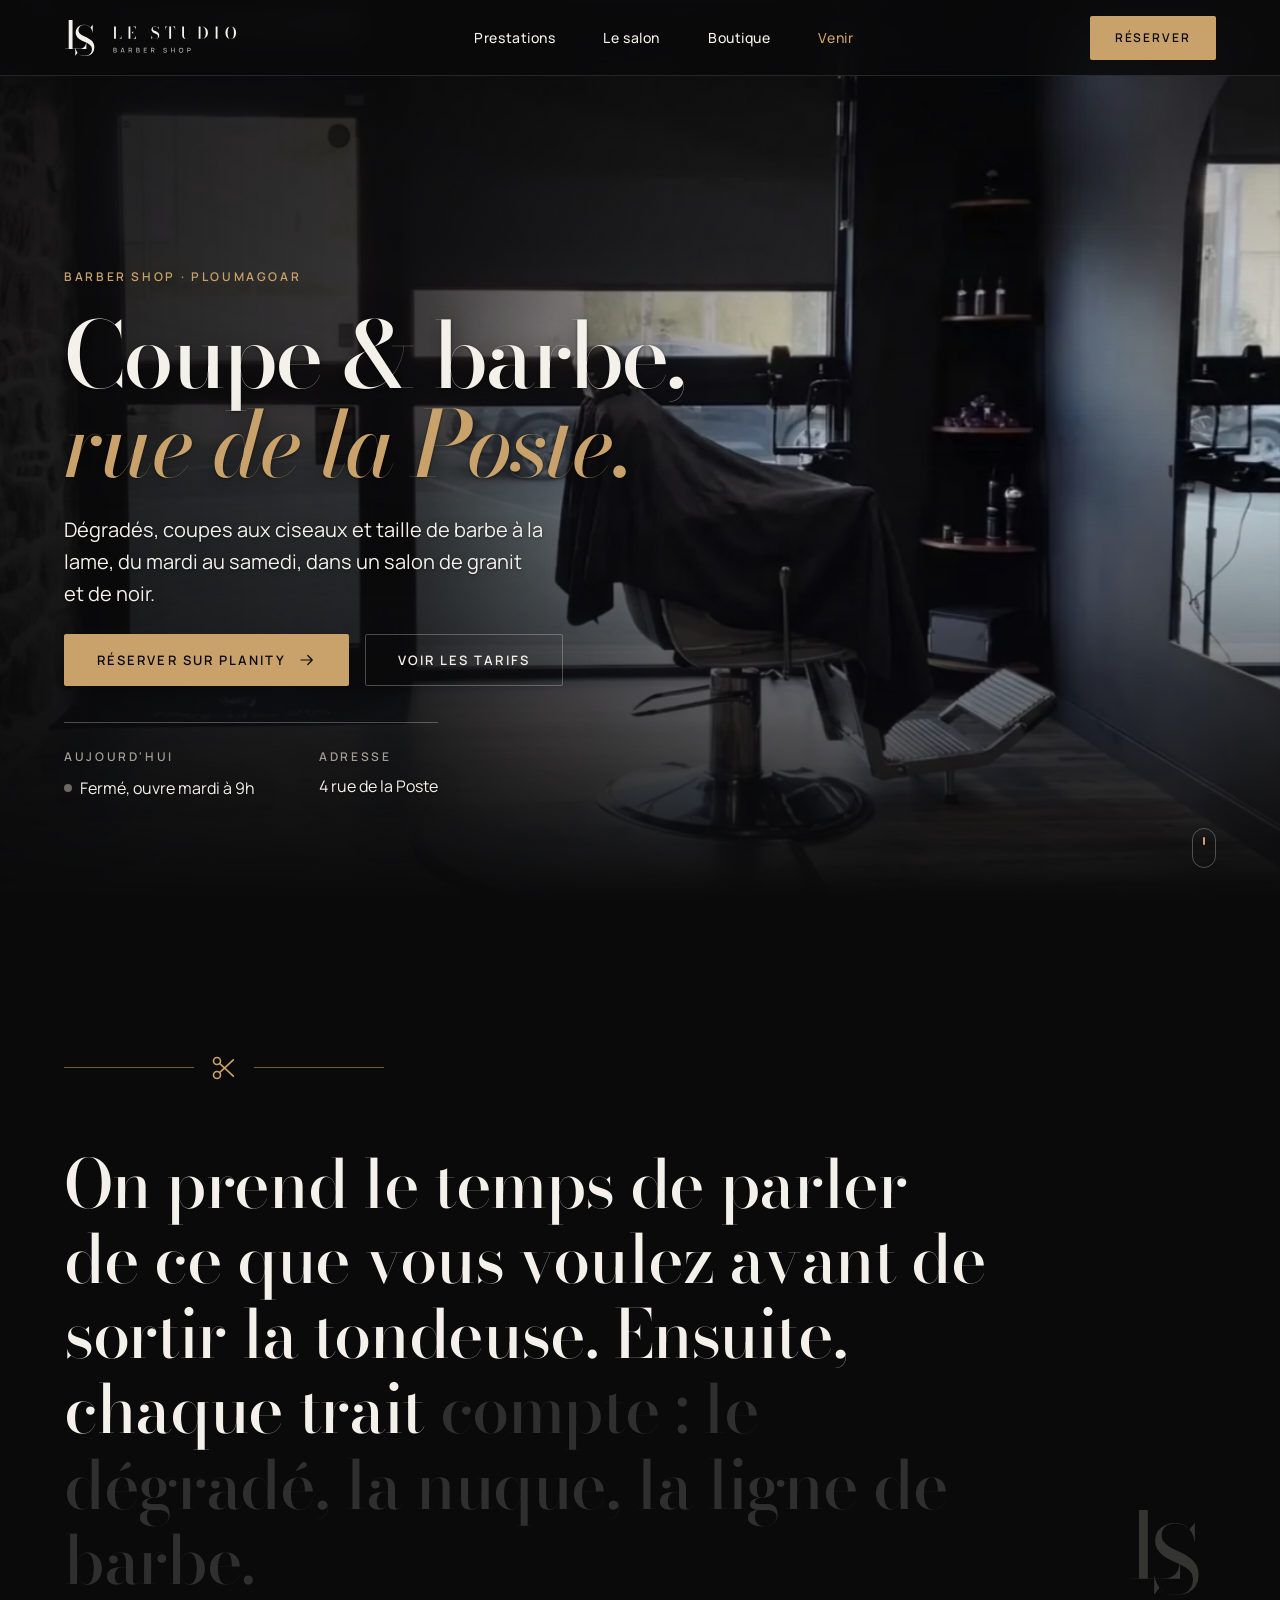
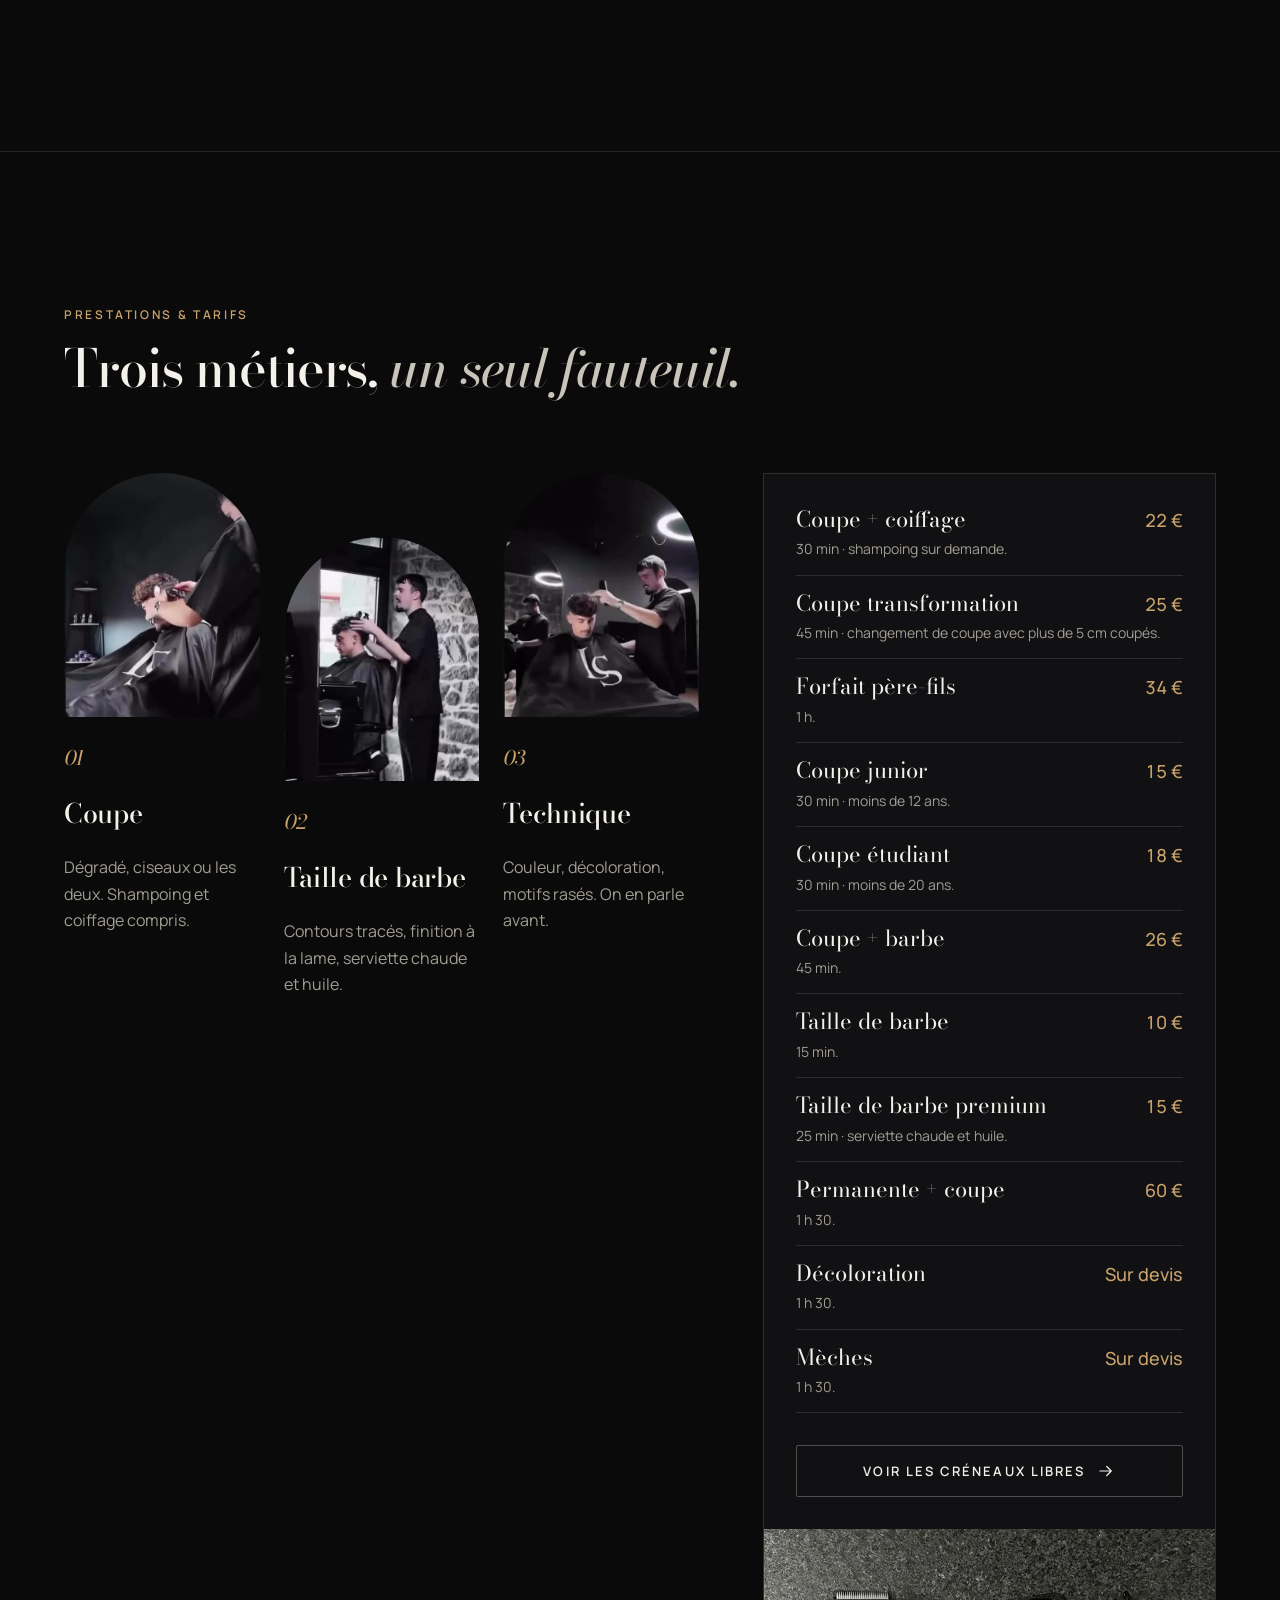
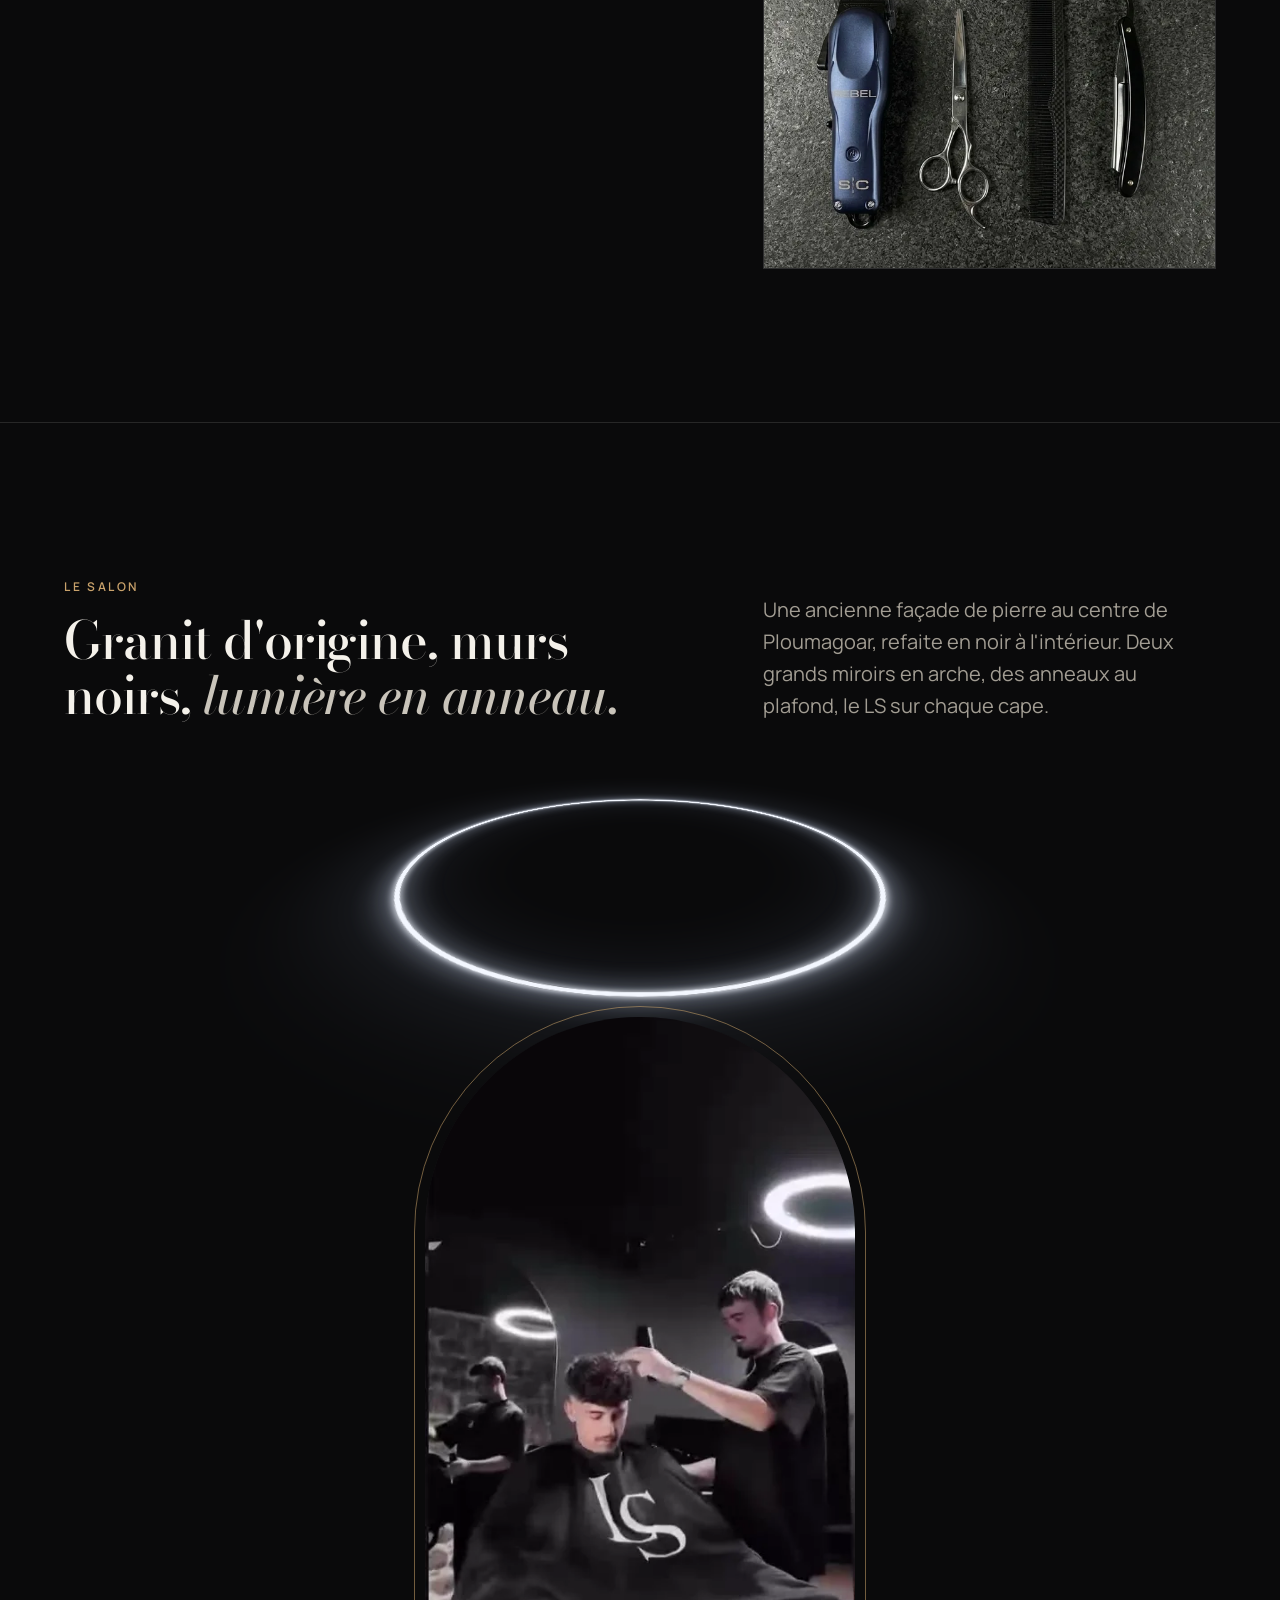
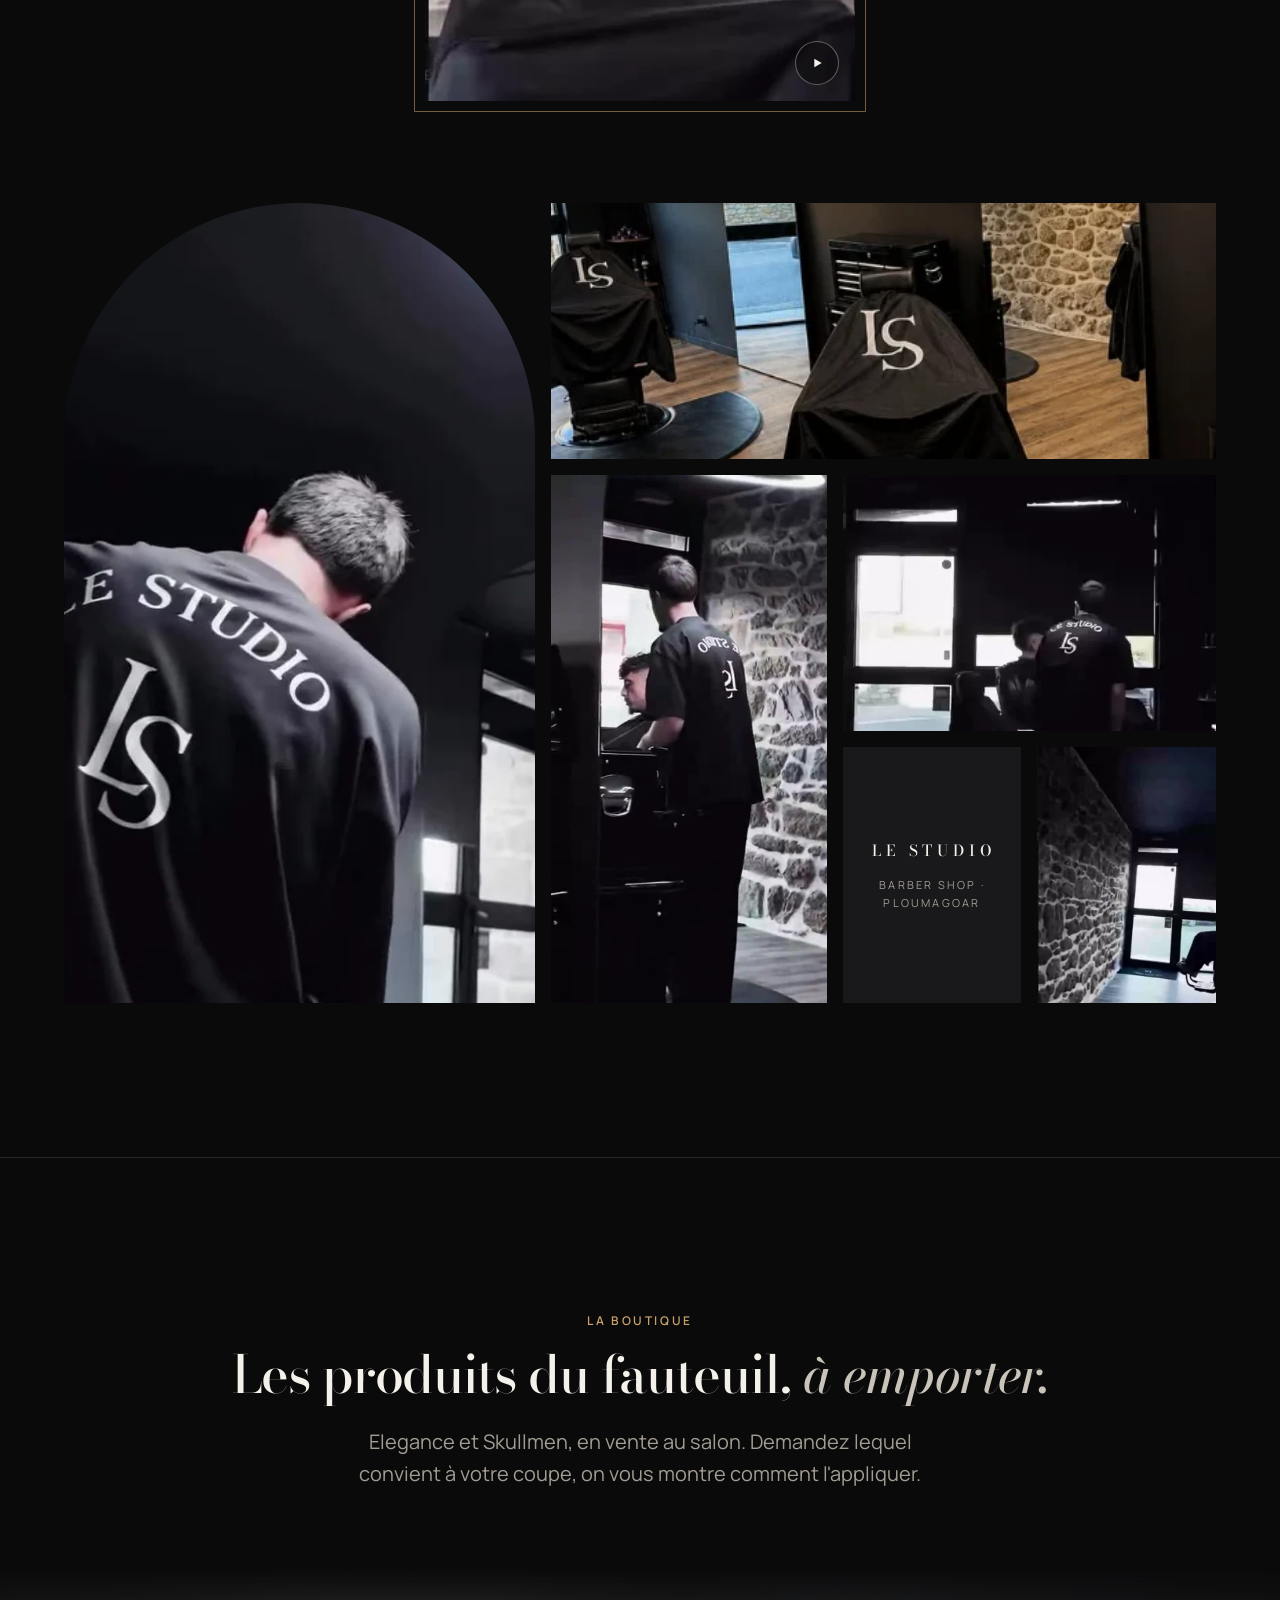
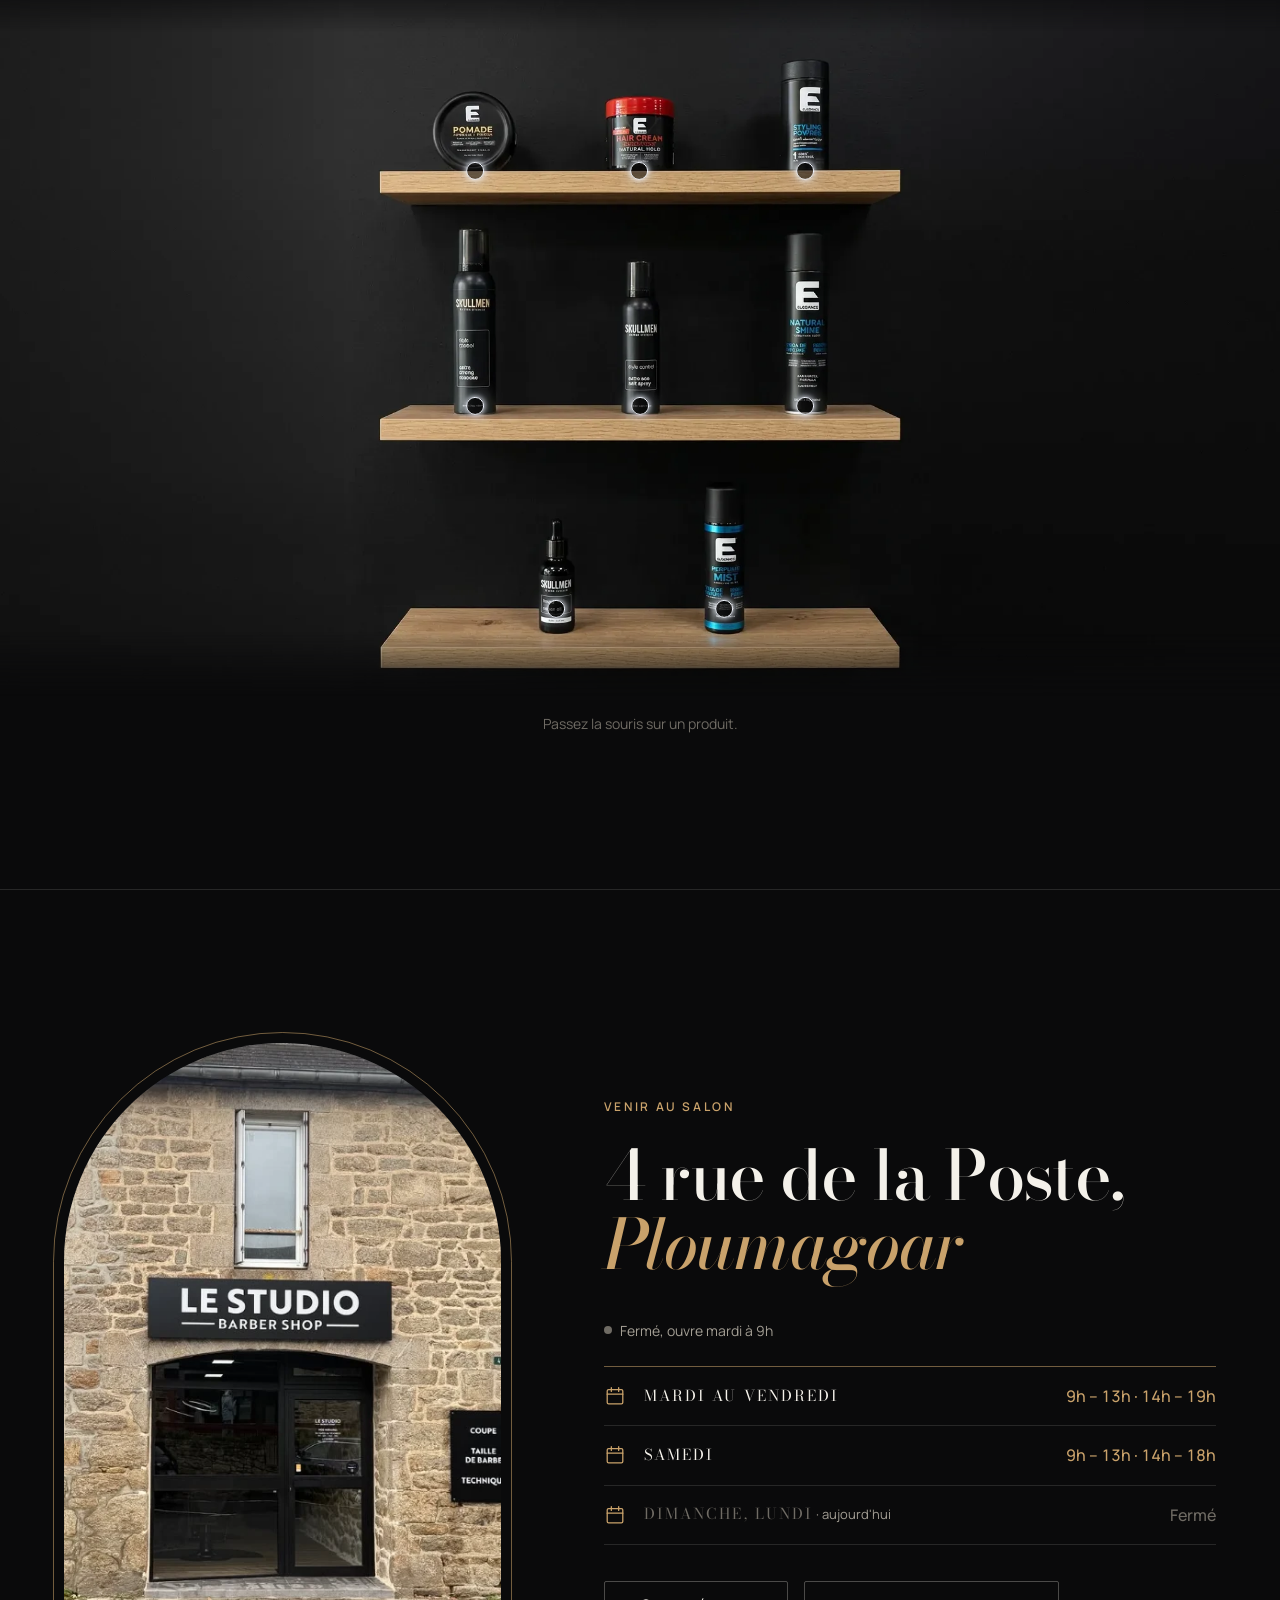
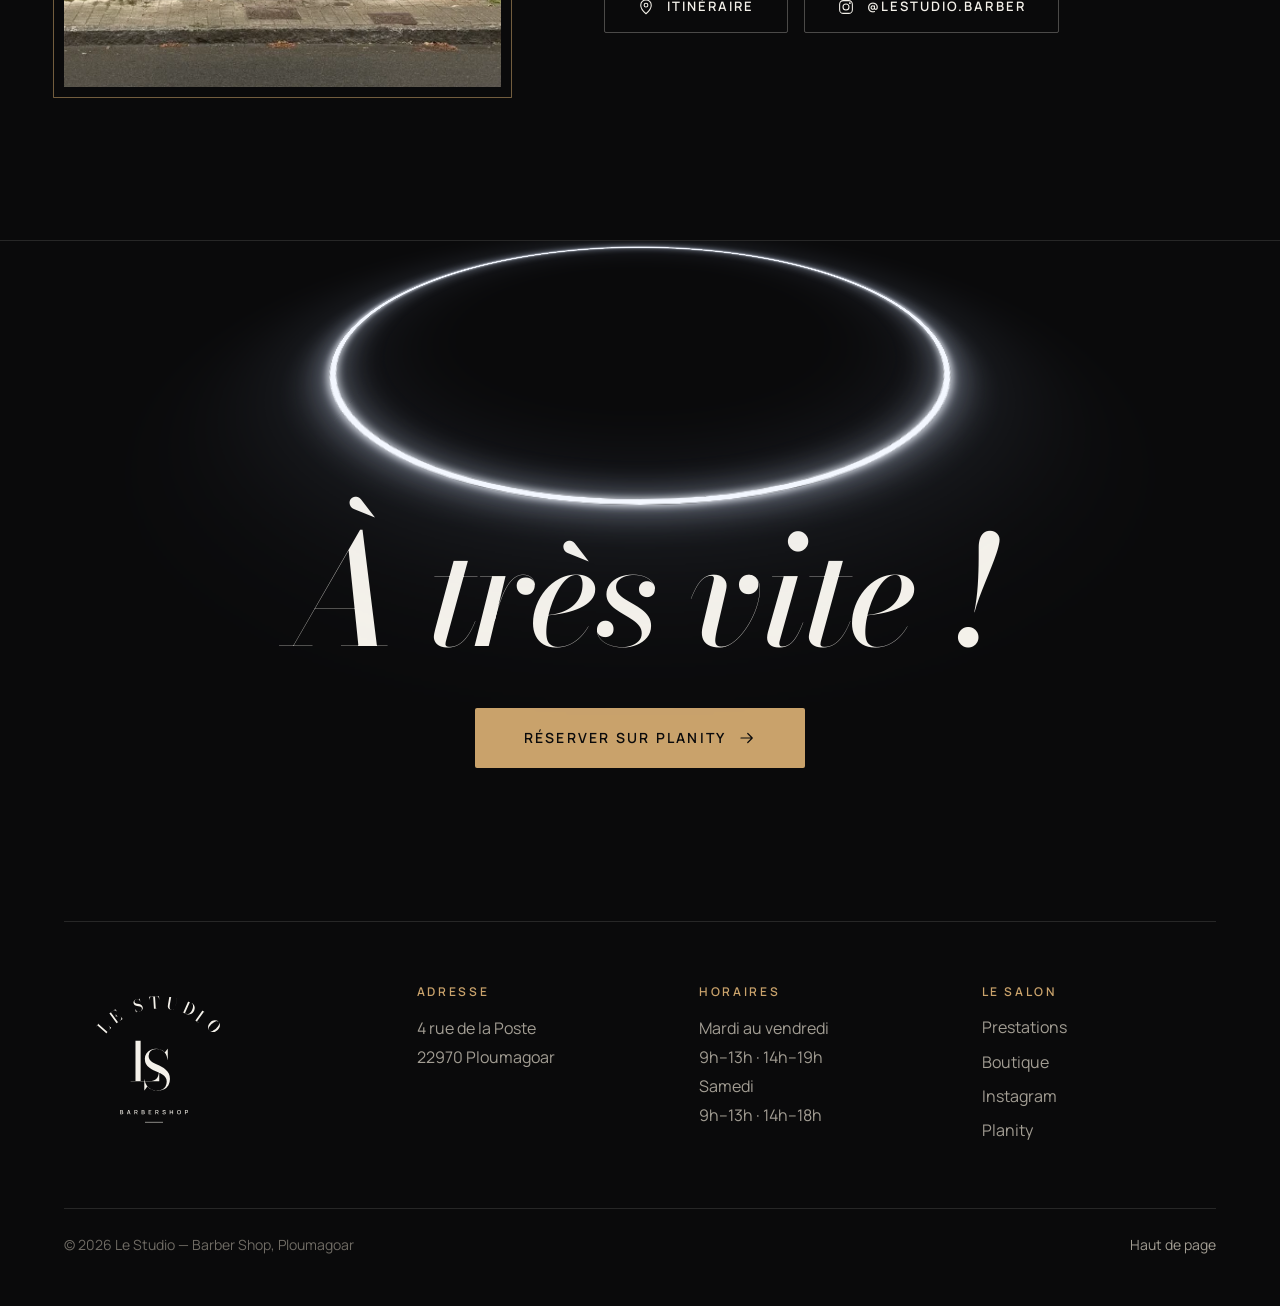
==== commit 2b7c266c: "Boutique : étiquette texte qui suit la souris ; prestations sans vide ; hero plus lisible - Boutique" ====
--- a/index.html
+++ b/index.html
@@ -232,22 +232,18 @@
         <button class="vitrine__spot" type="button" style="left:35.8%;top:88.1%" data-product="huile" aria-label="Huile de barbe, 12 €"><span></span></button>
         <button class="vitrine__spot" type="button" style="left:64.3%;top:88.1%" data-product="parfum" aria-label="Parfum, 14 €"><span></span></button>
     </div>
-    <aside class="vitrine__card" aria-live="polite" data-card>
-      <div class="vitrine__card-in" data-card-in>
-        <img src="assets/img/etagere-produits.webp" alt="" width="476" height="720" loading="lazy">
-        <div><p class="vitrine__brand">Elegance · Skullmen</p><h3 class="vitrine__name">8 produits du salon</h3><p class="vitrine__desc"><span class="vitrine__hint--mouse">Survolez un produit sur l'étagère pour le découvrir.</span><span class="vitrine__hint--touch">Touchez un produit sur l'étagère pour le découvrir.</span></p><p class="vitrine__price">De 12 à 19 €</p></div>
-      </div>
-    </aside>
-      <template data-product-card="cire-mate"><img src="assets/img/p-cire-mate.webp" alt="Cire mate Elegance" width="420" height="560"><div><p class="vitrine__brand">Elegance</p><h3 class="vitrine__name">Cire mate</h3><p class="vitrine__desc">Tenue forte, fini mat. Pour les coupes texturées et décoiffées.</p><p class="vitrine__price">17 €</p></div></template>
-      <template data-product-card="pomade"><img src="assets/img/p-pomade.webp" alt="Cire brillante Elegance" width="420" height="560"><div><p class="vitrine__brand">Elegance</p><h3 class="vitrine__name">Cire brillante</h3><p class="vitrine__desc">Tenue forte, fini brillant. Pour les coiffures plaquées et les raies nettes.</p><p class="vitrine__price">17 €</p></div></template>
-      <template data-product-card="creme"><img src="assets/img/p-creme.webp" alt="Crème coiffante Elegance" width="420" height="560"><div><p class="vitrine__brand">Elegance</p><h3 class="vitrine__name">Crème coiffante</h3><p class="vitrine__desc">Tenue légère, effet naturel. Discipline sans figer.</p><p class="vitrine__price">16 €</p></div></template>
-      <template data-product-card="poudre"><img src="assets/img/p-poudre.webp" alt="Poudre coiffante Elegance" width="420" height="560"><div><p class="vitrine__brand">Elegance</p><h3 class="vitrine__name">Poudre coiffante</h3><p class="vitrine__desc">Du volume à la racine, fini mat. Quelques pincées sur cheveux secs.</p><p class="vitrine__price">16 €</p></div></template>
-      <template data-product-card="mousse"><img src="assets/img/p-mousse.webp" alt="Mousse coiffante Skullmen" width="420" height="560"><div><p class="vitrine__brand">Skullmen</p><h3 class="vitrine__name">Mousse coiffante</h3><p class="vitrine__desc">Tenue extra forte. Sur cheveux humides, avant le séchage.</p><p class="vitrine__price">16 €</p></div></template>
-      <template data-product-card="spray"><img src="assets/img/p-spray.webp" alt="Spray salé Skullmen" width="420" height="560"><div><p class="vitrine__brand">Skullmen</p><h3 class="vitrine__name">Spray salé</h3><p class="vitrine__desc">Texture « sortie de plage ». Sur cheveux humides, puis séchage.</p><p class="vitrine__price">15 €</p></div></template>
-      <template data-product-card="laque"><img src="assets/img/p-laque.webp" alt="Laque Elegance" width="420" height="560"><div><p class="vitrine__brand">Elegance</p><h3 class="vitrine__name">Laque</h3><p class="vitrine__desc">Fixe la coiffure pour la journée, sans effet cartonné.</p><p class="vitrine__price">19 €</p></div></template>
-      <template data-product-card="huile"><img src="assets/img/p-huile.webp" alt="Huile de barbe Skullmen" width="420" height="560"><div><p class="vitrine__brand">Skullmen</p><h3 class="vitrine__name">Huile de barbe</h3><p class="vitrine__desc">Nourrit la barbe et la peau dessous. Quelques gouttes chaque matin.</p><p class="vitrine__price">12 €</p></div></template>
-      <template data-product-card="parfum"><img src="assets/img/p-parfum.webp" alt="Parfum Elegance · 7 senteurs" width="420" height="560"><div><p class="vitrine__brand">Elegance · 7 senteurs</p><h3 class="vitrine__name">Parfum</h3><p class="vitrine__desc">Brume parfumée, sept senteurs au choix. Demandez à les sentir au salon.</p><p class="vitrine__price">14 €</p></div></template>
-  </div>
+    <div class="vitrine__tip" aria-hidden="true" data-tip><div class="vitrine__tip-in" data-tip-in></div></div>
+      <template data-product-card="cire-mate"><p class="vitrine__brand">Elegance</p><h3 class="vitrine__name">Cire mate</h3><p class="vitrine__desc">Tenue forte, fini mat. Pour les coupes texturées et décoiffées.</p><p class="vitrine__price">17 €</p></template>
+      <template data-product-card="pomade"><p class="vitrine__brand">Elegance</p><h3 class="vitrine__name">Cire brillante</h3><p class="vitrine__desc">Tenue forte, fini brillant. Pour les coiffures plaquées et les raies nettes.</p><p class="vitrine__price">17 €</p></template>
+      <template data-product-card="creme"><p class="vitrine__brand">Elegance</p><h3 class="vitrine__name">Crème coiffante</h3><p class="vitrine__desc">Tenue légère, effet naturel. Discipline sans figer.</p><p class="vitrine__price">16 €</p></template>
+      <template data-product-card="poudre"><p class="vitrine__brand">Elegance</p><h3 class="vitrine__name">Poudre coiffante</h3><p class="vitrine__desc">Du volume à la racine, fini mat. Quelques pincées sur cheveux secs.</p><p class="vitrine__price">16 €</p></template>
+      <template data-product-card="mousse"><p class="vitrine__brand">Skullmen</p><h3 class="vitrine__name">Mousse coiffante</h3><p class="vitrine__desc">Tenue extra forte. Sur cheveux humides, avant le séchage.</p><p class="vitrine__price">16 €</p></template>
+      <template data-product-card="spray"><p class="vitrine__brand">Skullmen</p><h3 class="vitrine__name">Spray salé</h3><p class="vitrine__desc">Texture « sortie de plage ». Sur cheveux humides, puis séchage.</p><p class="vitrine__price">15 €</p></template>
+      <template data-product-card="laque"><p class="vitrine__brand">Elegance</p><h3 class="vitrine__name">Laque</h3><p class="vitrine__desc">Fixe la coiffure pour la journée, sans effet cartonné.</p><p class="vitrine__price">19 €</p></template>
+      <template data-product-card="huile"><p class="vitrine__brand">Skullmen</p><h3 class="vitrine__name">Huile de barbe</h3><p class="vitrine__desc">Nourrit la barbe et la peau dessous. Quelques gouttes chaque matin.</p><p class="vitrine__price">12 €</p></template>
+      <template data-product-card="parfum"><p class="vitrine__brand">Elegance · 7 senteurs</p><h3 class="vitrine__name">Parfum</h3><p class="vitrine__desc">Brume parfumée, sept senteurs au choix. Demandez à les sentir au salon.</p><p class="vitrine__price">14 €</p></template>
+  </div>
+  <p class="vitrine__hint"><span class="vitrine__hint--mouse">Passez la souris sur un produit.</span><span class="vitrine__hint--touch">Touchez un produit pour le découvrir.</span></p>
 </section>
 
 <!-- ============================ VENIR ============================ -->
--- a/assets/css/site.css
+++ b/assets/css/site.css
@@ -78,13 +78,15 @@
   content: ""; position: absolute; inset: 0; pointer-events: none;
   background:
     linear-gradient(to top, var(--color-bg) 0, rgb(10 10 11 / .6) 18%, transparent 50%, rgb(10 10 11 / .35) 100%),
-    linear-gradient(to right, rgb(10 10 11 / .72) 0, rgb(10 10 11 / .3) 38%, transparent 62%);
-}
+    linear-gradient(to right, rgb(10 10 11 / .9) 0, rgb(10 10 11 / .78) 32%, rgb(10 10 11 / .3) 52%, transparent 70%);
+}
+/* une ombre douce détache les lettres fines de la vitrine lumineuse */
+.hero__title, .hero .ls-lead, .hero__facts { text-shadow: 0 2px 24px rgb(0 0 0 / .55), 0 1px 3px rgb(0 0 0 / .5); }
 .hero__text { display: grid; gap: var(--space-5); justify-items: start; max-width: 780px; }
 .hero__title { font-size: clamp(3rem, 1.4rem + 5.4vw, 6.5rem); line-height: .98; letter-spacing: -.03em; text-wrap: balance; }
 .hero__line { display: block; }
 .hero__title em { color: var(--color-accent); font-style: italic; }
-.hero .ls-lead { max-width: 40ch; color: var(--ls-ivory-300, var(--color-text)); }
+.hero .ls-lead { max-width: 40ch; color: var(--color-text); }
 .hero__actions { display: flex; gap: var(--space-4); flex-wrap: wrap; }
 .hero__facts { display: flex; gap: var(--space-8); margin: var(--space-3) 0 0; padding-top: var(--space-5); border-top: 1px solid var(--color-line-strong); }
 .hero__facts dt { font-size: 12px; letter-spacing: var(--tracking-label); text-transform: uppercase; color: var(--color-text-muted); font-weight: 600; margin-bottom: 6px; }
@@ -128,15 +130,19 @@
 .services li:nth-child(3) { --rd: 240ms; }
 .services .ls-arch img { transition: transform var(--dur-slow) var(--ease-out); }
 .services li:hover .ls-arch img { transform: scale(1.03); }
-.tarifs { position: sticky; top: 110px; padding: var(--space-6); background: var(--color-surface); border: 1px solid var(--color-line); }
+/* les 3 métiers restent à l'écran pendant qu'on parcourt les tarifs : plus de vide à gauche */
+.services { position: sticky; top: 120px; }
+.tarifs { padding: var(--space-6); background: var(--color-surface); border: 1px solid var(--color-line); }
+.tarifs .ls-price-row { padding: 14px 0; gap: 2px var(--space-5); }
 .tarifs .ls-price-row:first-child { padding-top: 0; }
-.tarifs .ls-price-row__name { font-size: 24px; }
+.tarifs .ls-price-row__name { font-size: 22px; }
+.tarifs .ls-price-row__desc { font-size: 14px; margin: 0; }
 .tarifs__cta { margin-top: var(--space-6); width: 100%; }
 .tarifs__tools { margin: var(--space-6) calc(-1 * var(--space-6)) calc(-1 * var(--space-6)); }
 .tarifs__tools img { display: block; width: 100%; height: auto; aspect-ratio: 4 / 3; object-fit: cover; object-position: 50% 62%; }
 @media (max-width: 1023px) {
   .prestations__grid { grid-template-columns: 1fr; }
-  .tarifs { position: static; }
+  .services { position: static; }
 }
 @media (max-width: 640px) {
   .services { grid-template-columns: 1fr; gap: var(--space-7); }
@@ -300,53 +306,41 @@
 @keyframes spot-pulse { 50% { box-shadow: 0 0 6px 1px rgb(243 247 255 / .9), 0 0 26px 7px rgb(214 228 255 / .5); } }
 @keyframes spot-wave { from { opacity: .8; transform: scale(1); } to { opacity: 0; transform: scale(2.6); } }
 
-/* fiche produit, posée sur le mur à droite de l'étagère */
-.vitrine__card {
-  --gap: clamp(24px, 4vw, 72px);
-  --w: min(320px, calc(50% - var(--sw) / 2 - var(--gap) * 2));
-  position: absolute; top: 50%; translate: 0 -50%; width: var(--w);
-  left: calc(50% + var(--sw) / 2 + (50% - var(--sw) / 2 - var(--w)) / 2); /* centrée dans l'espace de mur à droite */
-  background: rgb(12 12 13 / .72); border: 1px solid var(--color-line); backdrop-filter: blur(10px); -webkit-backdrop-filter: blur(10px);
-}
-.vitrine__card-in { transition: opacity .16s var(--ease-out), transform .16s var(--ease-out); }
-.vitrine__card-in.is-out { opacity: 0; transform: translateY(-4px); }
-.vitrine__card img { display: block; width: 100%; height: auto; aspect-ratio: 4 / 4.2; object-fit: cover; background: var(--color-surface-2); }
-.vitrine__card-in > div { display: grid; gap: 6px; padding: var(--space-5); }
-.vitrine__card p, .vitrine__card h3 { margin: 0; }
-.vitrine__brand { font-size: 12px; letter-spacing: var(--tracking-label); text-transform: uppercase; color: var(--color-text-muted); font-weight: 600; }
-.vitrine__name { font-family: var(--font-display); font-weight: 500; font-size: clamp(24px, 1.2rem + .7vw, 30px); line-height: 1.1; }
-.vitrine__desc { color: var(--color-text-muted); font-size: 15px; line-height: 1.5; }
-.vitrine__price { color: var(--color-accent); font-size: 22px; font-variant-numeric: tabular-nums; font-weight: 500; margin-top: 6px; }
-/* entrée de la nouvelle fiche : la photo se pose, puis le texte monte ligne à ligne */
+/* étiquette produit : texte seul, elle suit la souris avec un léger retard */
+.vitrine__tip {
+  position: fixed; left: 0; top: 0; z-index: 60; pointer-events: none; width: max-content; max-width: min(270px, calc(100vw - 24px));
+  padding: 14px 18px 16px; display: grid; gap: 4px;
+  background: rgb(14 14 15 / .92); border: 1px solid rgb(244 241 234 / .12); border-left: 2px solid var(--color-accent);
+  backdrop-filter: blur(12px) saturate(1.2); -webkit-backdrop-filter: blur(12px) saturate(1.2);
+  box-shadow: 0 18px 50px rgb(0 0 0 / .5);
+  opacity: 0; will-change: transform;
+}
+.vitrine__tip-in { display: grid; gap: 4px; transform-origin: 0 0; scale: .96; translate: 0 6px; transition: scale .4s cubic-bezier(.16, 1, .3, 1), translate .4s cubic-bezier(.16, 1, .3, 1); }
+.vitrine__tip { transition: opacity .3s var(--ease-out); }
+.vitrine__tip.is-on { opacity: 1; }
+.vitrine__tip.is-on .vitrine__tip-in { scale: 1; translate: 0 0; }
+.vitrine__tip p, .vitrine__tip h3 { margin: 0; }
+.vitrine__brand { font-size: 11px; letter-spacing: var(--tracking-label); text-transform: uppercase; color: var(--color-text-muted); font-weight: 600; }
+.vitrine__name { font-family: var(--font-display); font-weight: 500; font-size: 24px; line-height: 1.1; }
+.vitrine__desc { color: var(--color-text-muted); font-size: 14px; line-height: 1.45; }
+.vitrine__price { color: var(--color-accent); font-size: 18px; font-variant-numeric: tabular-nums; font-weight: 500; margin-top: 4px; }
+/* changement de produit : les lignes se remplacent en douceur */
 @media (prefers-reduced-motion: no-preference) {
-  .vitrine__card-in img { animation: card-img .7s cubic-bezier(.16, 1, .3, 1) both; }
-  .vitrine__card-in > div > * { animation: card-line .55s cubic-bezier(.16, 1, .3, 1) both; }
-  .vitrine__card-in > div > :nth-child(2) { animation-delay: 50ms; }
-  .vitrine__card-in > div > :nth-child(3) { animation-delay: 100ms; }
-  .vitrine__card-in > div > :nth-child(4) { animation-delay: 150ms; }
-}
-@keyframes card-img { from { opacity: 0; transform: scale(1.06); } }
-@keyframes card-line { from { opacity: 0; transform: translateY(10px); } }
-.vitrine__card-in { overflow: hidden; }
+  .vitrine__tip-in > * { animation: tip-line .45s cubic-bezier(.16, 1, .3, 1) both; }
+  .vitrine__tip-in > :nth-child(2) { animation-delay: 40ms; }
+  .vitrine__tip-in > :nth-child(3) { animation-delay: 80ms; }
+  .vitrine__tip-in > :nth-child(4) { animation-delay: 120ms; }
+}
+@keyframes tip-line { from { opacity: 0; transform: translateY(6px); } }
+@media (prefers-reduced-motion: reduce) { .vitrine__tip, .vitrine__tip-in { transition: none; } }
+
+.vitrine__hint { text-align: center; margin: var(--space-4) 0 0; color: var(--color-text-faint); font-size: var(--text-small, 14px); }
 .vitrine__hint--touch { display: none; }
 @media (hover: none) { .vitrine__hint--mouse { display: none; } .vitrine__hint--touch { display: inline; } }
 .boutique .section-head--split { display: grid; grid-template-columns: 1fr; justify-items: center; text-align: center; gap: var(--space-5); }
 .boutique .section-head--split .ls-lead { margin-inline: auto; }
 
-/* écrans étroits : le mur garde toute la largeur, la fiche passe dessous */
+/* écrans étroits : le mur garde toute la largeur, l'étagère s'adapte */
 @media (max-width: 1023px) {
-  .vitrine { --h: min(calc((100vw - 32px) * 1152 / 928), 700px); display: grid; height: auto; grid-template-rows: var(--h) auto; }
-  .vitrine__wall, .vitrine__dim, .vitrine__shelf { grid-row: 1; grid-column: 1; }
-  .vitrine__wall, .vitrine__dim { position: relative; inset: auto; height: var(--h); }
-  .vitrine__dim { width: 100%; }
-  .vitrine__shelf { position: relative; height: var(--h); justify-self: center; left: auto; translate: none; }
-  .vitrine__card {
-    position: relative; grid-row: 2; top: auto; left: auto; translate: none; justify-self: center;
-    width: min(calc(100% - 32px), 560px); margin-top: var(--space-5); backdrop-filter: none; -webkit-backdrop-filter: none; background: var(--color-surface);
-  }
-  .vitrine__card-in { display: grid; grid-template-columns: minmax(0, 2fr) minmax(0, 3fr); align-items: center; }
-  .vitrine__card img { aspect-ratio: 3 / 4; height: 100%; }
-  .vitrine__card-in > div { padding: var(--space-4); }
-  .vitrine__name { font-size: 22px; }
-  .vitrine__desc { font-size: 14px; }
-}
+  .vitrine { --h: min(calc((100vw - 32px) * 1152 / 928), 700px); }
+}
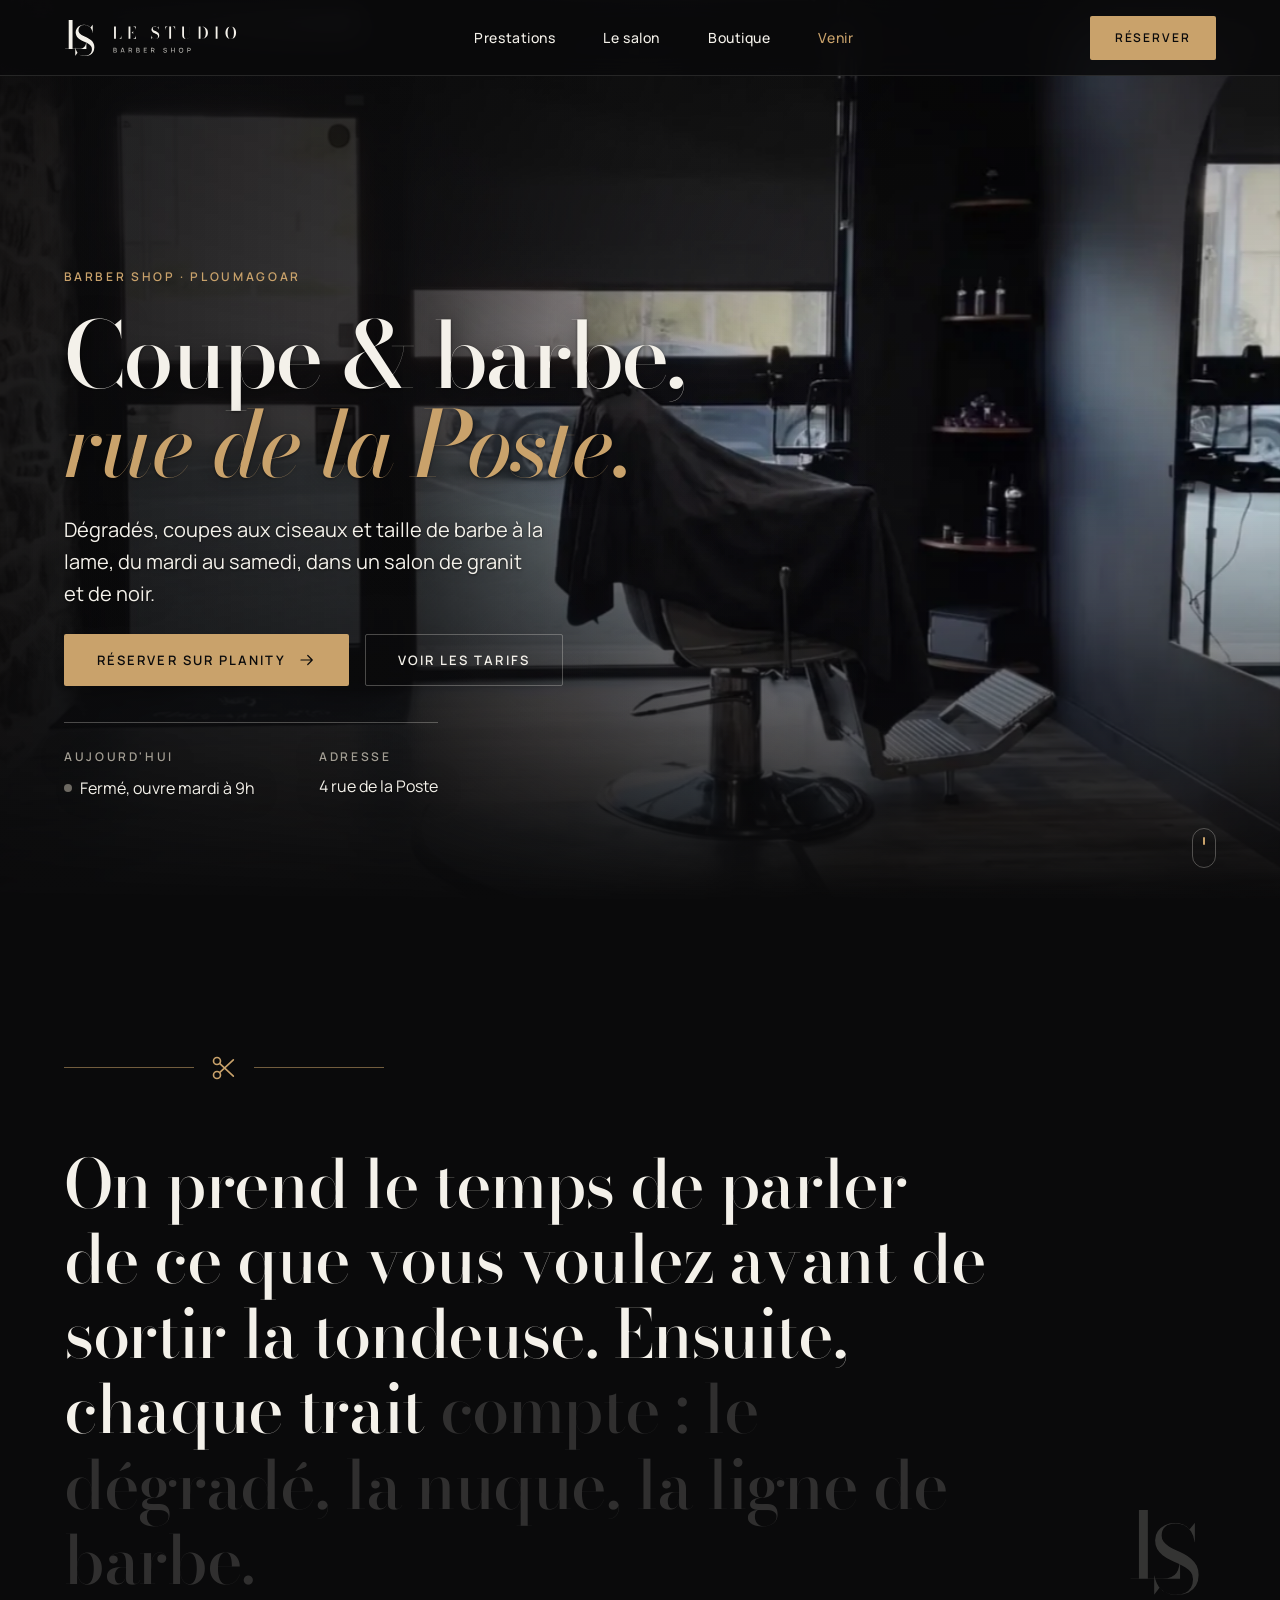
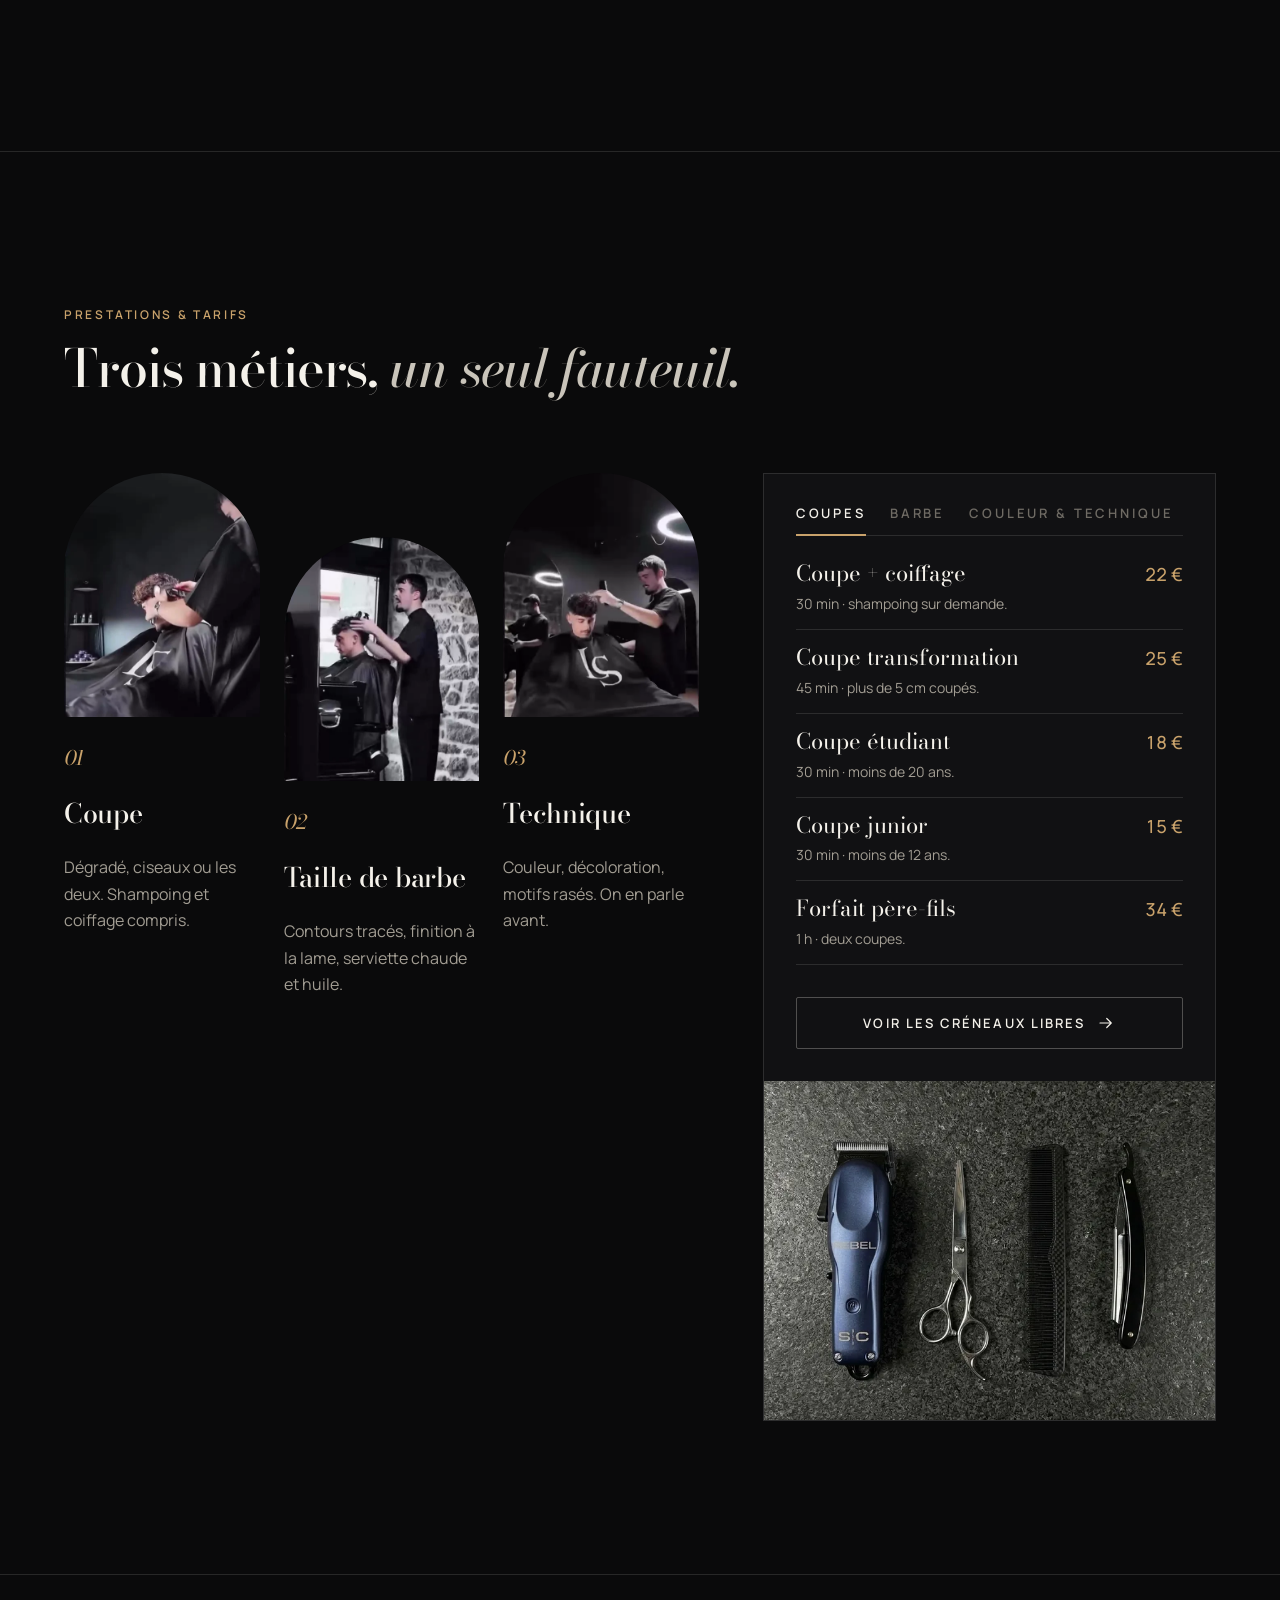
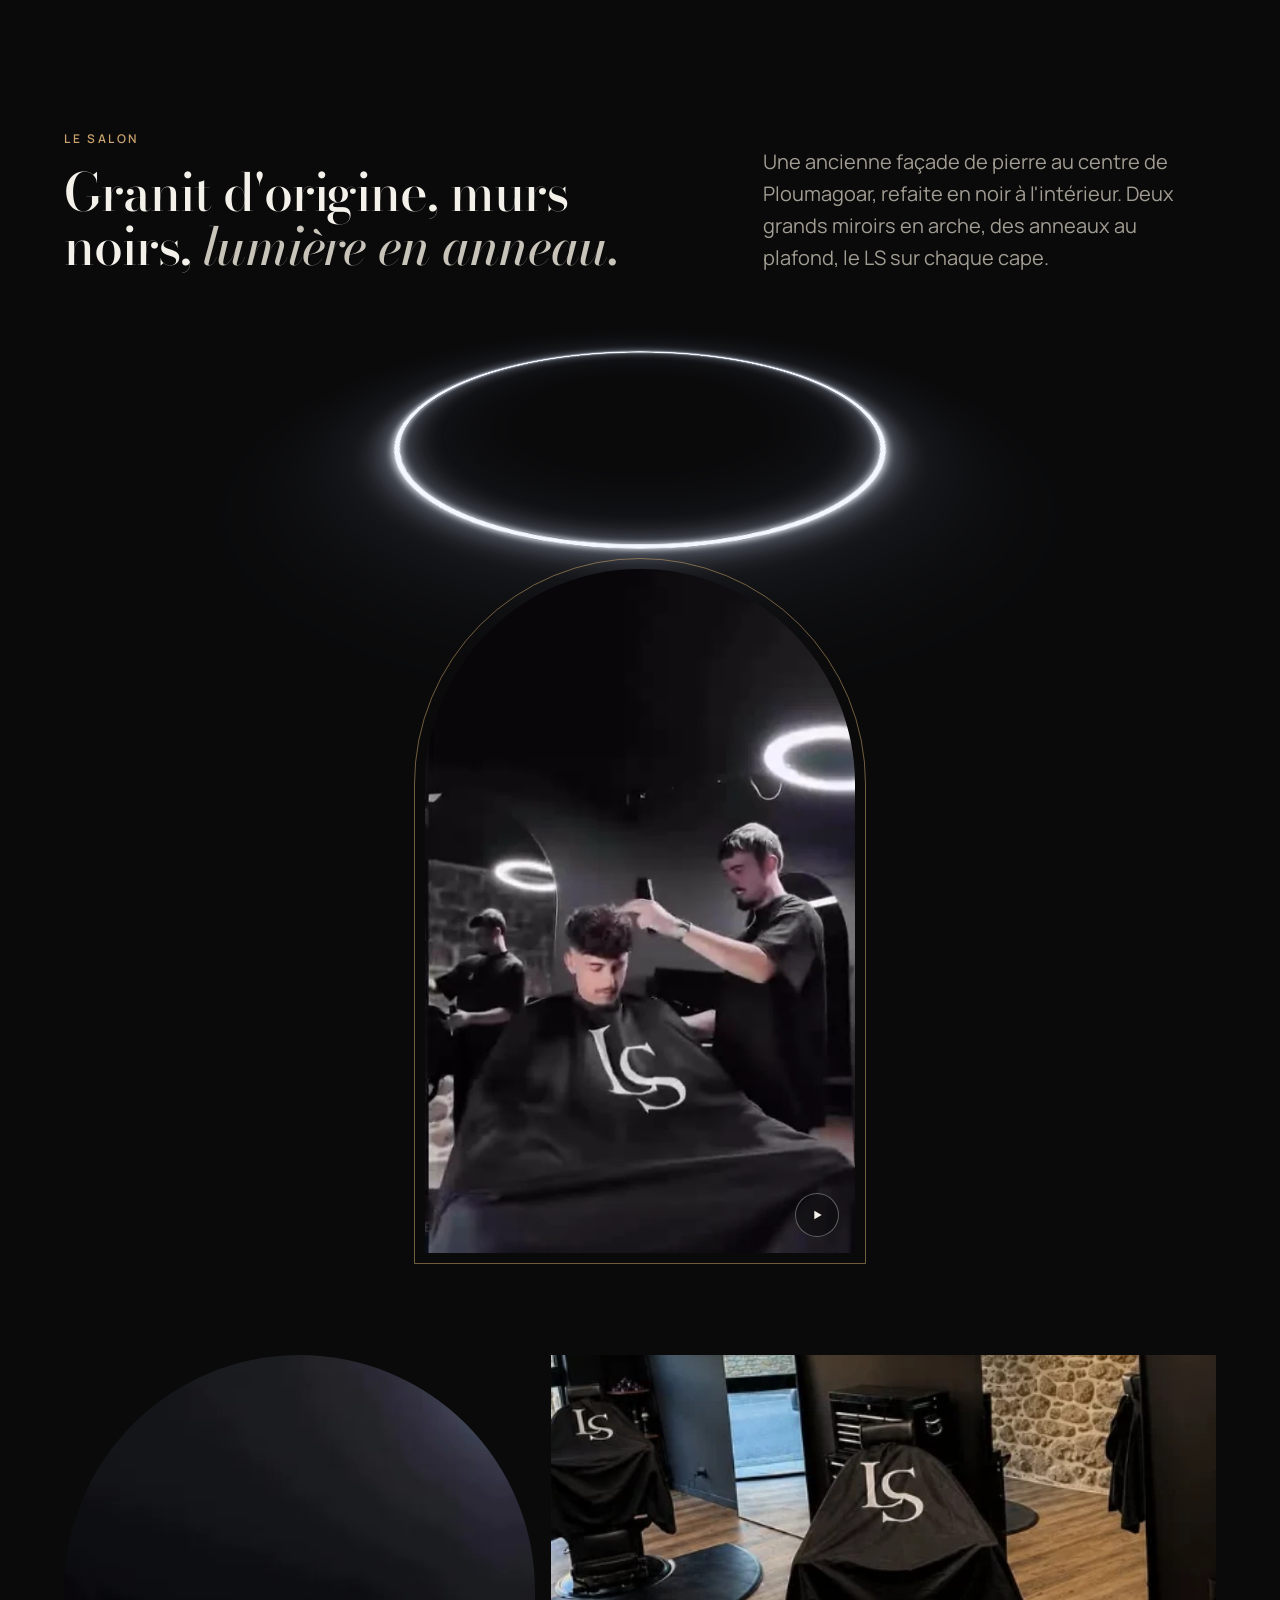
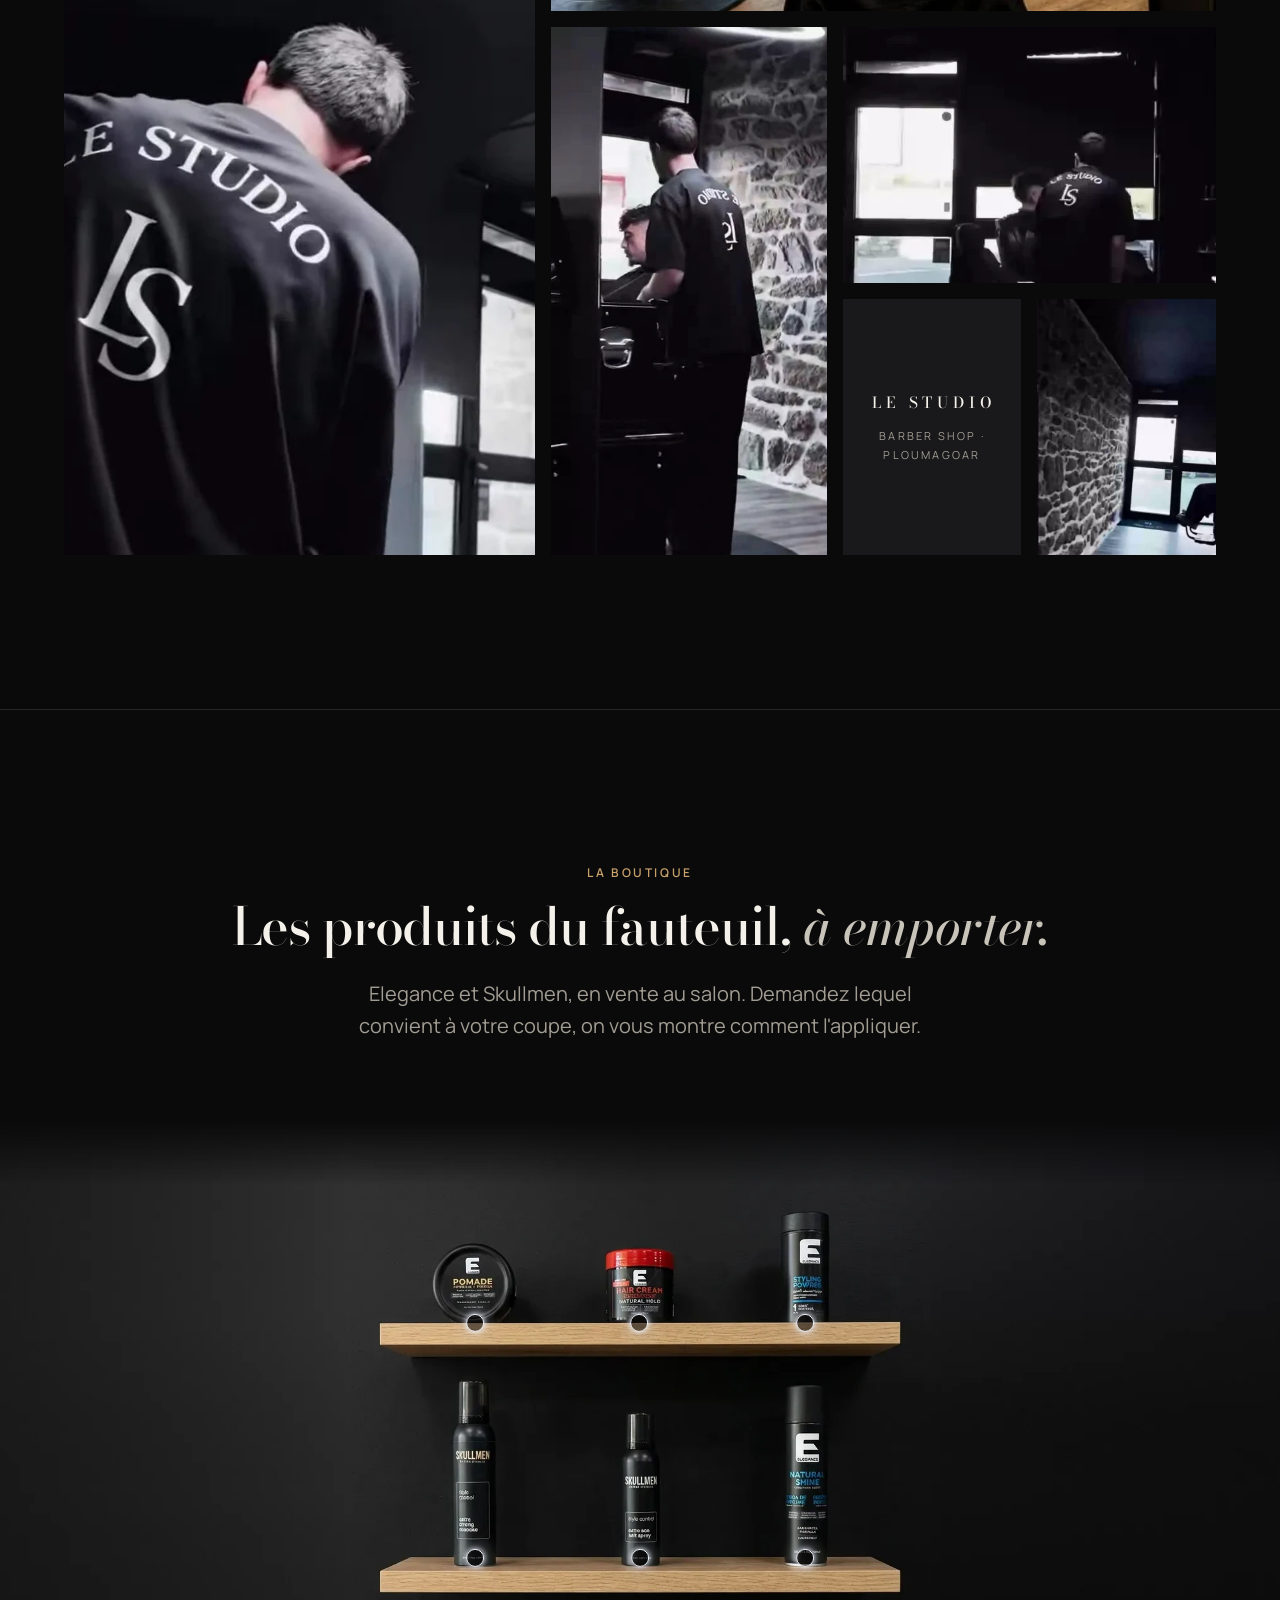
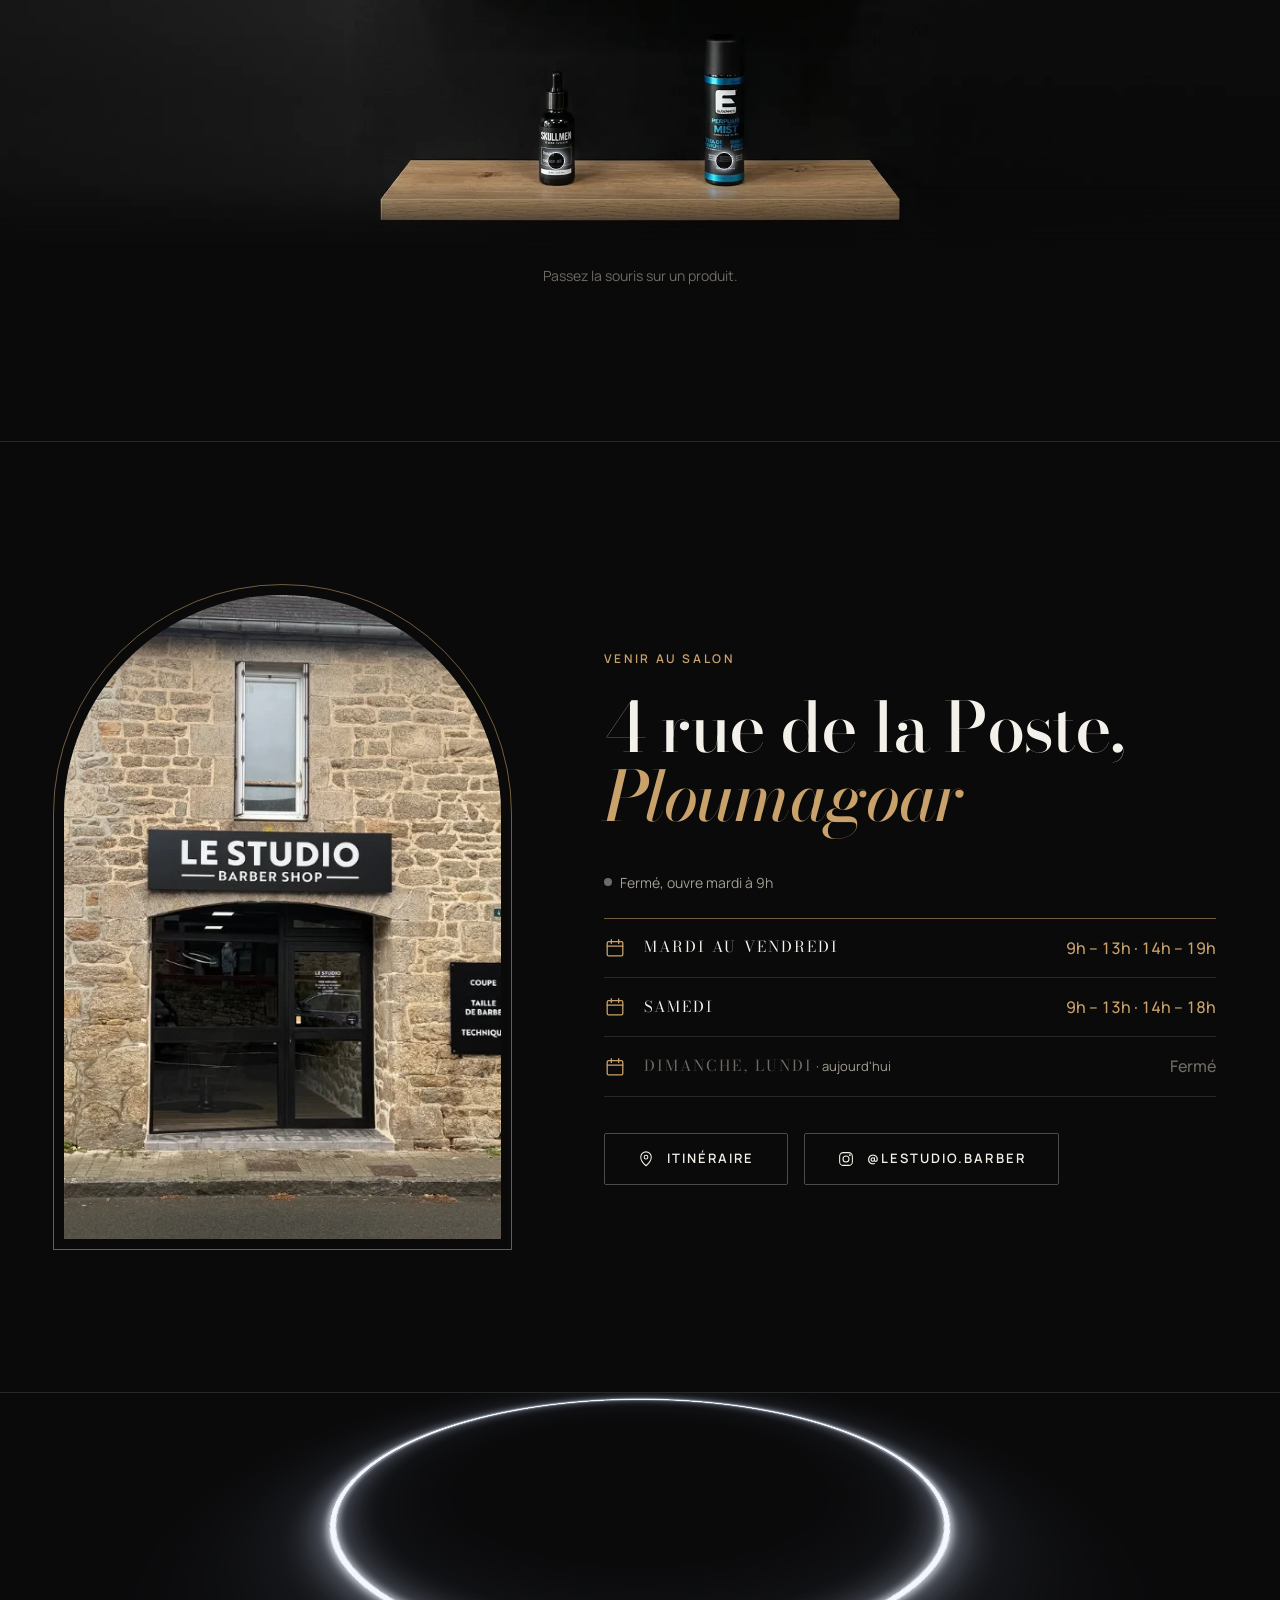
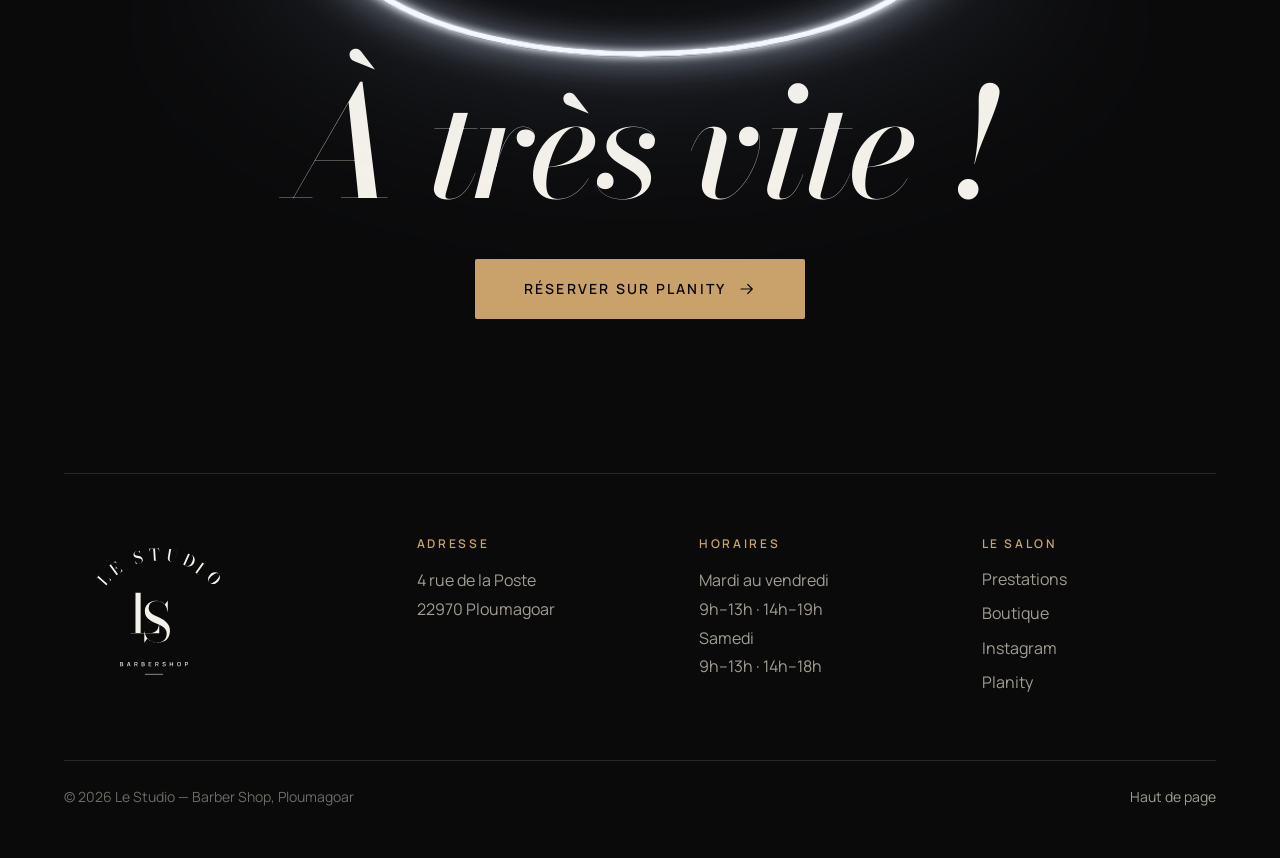
==== commit 8b833c15: "Tarifs rangés en 3 catégories (onglets Coupes, Barbe, Couleur & technique) Un trait doré glisse sous" ====
--- a/index.html
+++ b/index.html
@@ -134,19 +134,19 @@
 
     <div class="prestations__grid">
       <ol class="services">
-        <li class="ls-service" data-reveal>
+        <li class="ls-service" data-reveal data-cat="coupes">
           <div class="ls-arch ls-service__media"><img src="assets/img/degrade.webp" alt="Dégradé à la tondeuse, client sous la cape LS" loading="lazy" width="483" height="790"></div>
           <span class="ls-service__num">01</span>
           <h3 class="ls-h3">Coupe</h3>
           <p>Dégradé, ciseaux ou les deux. Shampoing et coiffage compris.</p>
         </li>
-        <li class="ls-service" data-reveal>
+        <li class="ls-service" data-reveal data-cat="barbe">
           <div class="ls-arch ls-service__media"><img src="assets/img/coiffage.webp" alt="Le barbier vérifie la coupe devant le mur en granit" loading="lazy" width="483" height="790"></div>
           <span class="ls-service__num">02</span>
           <h3 class="ls-h3">Taille de barbe</h3>
           <p>Contours tracés, finition à la lame, serviette chaude et huile.</p>
         </li>
-        <li class="ls-service" data-reveal>
+        <li class="ls-service" data-reveal data-cat="couleur">
           <div class="ls-arch ls-service__media"><img src="assets/img/coupe.webp" alt="Coupe en cours sous un anneau lumineux" loading="lazy" width="483" height="790"></div>
           <span class="ls-service__num">03</span>
           <h3 class="ls-h3">Technique</h3>
@@ -155,18 +155,28 @@
       </ol>
 
       <div class="tarifs" data-reveal>
-        <ul class="ls-price-list">
+        <div class="tarifs__tabs" role="tablist" aria-label="Catégories de prestations">
+          <button class="tarifs__tab" type="button" role="tab" id="tab-coupes" aria-controls="cat-coupes" aria-selected="true" data-tab>Coupes</button>
+          <button class="tarifs__tab" type="button" role="tab" id="tab-barbe" aria-controls="cat-barbe" aria-selected="false" tabindex="-1" data-tab>Barbe</button>
+          <button class="tarifs__tab" type="button" role="tab" id="tab-couleur" aria-controls="cat-couleur" aria-selected="false" tabindex="-1" data-tab>Couleur &amp; technique</button>
+          <span class="tarifs__ink" aria-hidden="true" data-ink></span>
+        </div>
+        <ul class="ls-price-list tarifs__panel" role="tabpanel" id="cat-coupes" aria-labelledby="tab-coupes">
           <li class="ls-price-row"><span class="ls-price-row__name">Coupe + coiffage</span><span class="ls-price-row__price">22 €</span><p class="ls-price-row__desc">30 min · shampoing sur demande.</p></li>
-          <li class="ls-price-row"><span class="ls-price-row__name">Coupe transformation</span><span class="ls-price-row__price">25 €</span><p class="ls-price-row__desc">45 min · changement de coupe avec plus de 5 cm coupés.</p></li>
-          <li class="ls-price-row"><span class="ls-price-row__name">Forfait père-fils</span><span class="ls-price-row__price">34 €</span><p class="ls-price-row__desc">1 h.</p></li>
+          <li class="ls-price-row"><span class="ls-price-row__name">Coupe transformation</span><span class="ls-price-row__price">25 €</span><p class="ls-price-row__desc">45 min · plus de 5 cm coupés.</p></li>
+          <li class="ls-price-row"><span class="ls-price-row__name">Coupe étudiant</span><span class="ls-price-row__price">18 €</span><p class="ls-price-row__desc">30 min · moins de 20 ans.</p></li>
           <li class="ls-price-row"><span class="ls-price-row__name">Coupe junior</span><span class="ls-price-row__price">15 €</span><p class="ls-price-row__desc">30 min · moins de 12 ans.</p></li>
-          <li class="ls-price-row"><span class="ls-price-row__name">Coupe étudiant</span><span class="ls-price-row__price">18 €</span><p class="ls-price-row__desc">30 min · moins de 20 ans.</p></li>
-          <li class="ls-price-row"><span class="ls-price-row__name">Coupe + barbe</span><span class="ls-price-row__price">26 €</span><p class="ls-price-row__desc">45 min.</p></li>
+          <li class="ls-price-row"><span class="ls-price-row__name">Forfait père-fils</span><span class="ls-price-row__price">34 €</span><p class="ls-price-row__desc">1 h · deux coupes.</p></li>
+        </ul>
+        <ul class="ls-price-list tarifs__panel" role="tabpanel" id="cat-barbe" aria-labelledby="tab-barbe" hidden>
           <li class="ls-price-row"><span class="ls-price-row__name">Taille de barbe</span><span class="ls-price-row__price">10 €</span><p class="ls-price-row__desc">15 min.</p></li>
           <li class="ls-price-row"><span class="ls-price-row__name">Taille de barbe premium</span><span class="ls-price-row__price">15 €</span><p class="ls-price-row__desc">25 min · serviette chaude et huile.</p></li>
+          <li class="ls-price-row"><span class="ls-price-row__name">Coupe + barbe</span><span class="ls-price-row__price">26 €</span><p class="ls-price-row__desc">45 min.</p></li>
+        </ul>
+        <ul class="ls-price-list tarifs__panel" role="tabpanel" id="cat-couleur" aria-labelledby="tab-couleur" hidden>
           <li class="ls-price-row"><span class="ls-price-row__name">Permanente + coupe</span><span class="ls-price-row__price">60 €</span><p class="ls-price-row__desc">1 h 30.</p></li>
-          <li class="ls-price-row"><span class="ls-price-row__name">Décoloration</span><span class="ls-price-row__price">Sur devis</span><p class="ls-price-row__desc">1 h 30.</p></li>
-          <li class="ls-price-row"><span class="ls-price-row__name">Mèches</span><span class="ls-price-row__price">Sur devis</span><p class="ls-price-row__desc">1 h 30.</p></li>
+          <li class="ls-price-row"><span class="ls-price-row__name">Décoloration</span><span class="ls-price-row__price">Sur devis</span><p class="ls-price-row__desc">1 h 30 · on en parle avant.</p></li>
+          <li class="ls-price-row"><span class="ls-price-row__name">Mèches</span><span class="ls-price-row__price">Sur devis</span><p class="ls-price-row__desc">1 h 30 · on en parle avant.</p></li>
         </ul>
         <a class="ls-btn ls-btn--secondary tarifs__cta" href="https://www.planity.com/le-studio-barber-shop-22970-ploumagoar">Voir les créneaux libres <svg aria-hidden="true"><use href="#i-arrow"/></svg></a>
         <figure class="tarifs__tools"><img src="assets/img/outils-granit.webp" alt="Tondeuse, ciseaux, peigne et rasoir posés sur une dalle de granit" width="720" height="964" loading="lazy"></figure>
--- a/assets/css/site.css
+++ b/assets/css/site.css
@@ -137,6 +137,24 @@
 .tarifs .ls-price-row:first-child { padding-top: 0; }
 .tarifs .ls-price-row__name { font-size: 22px; }
 .tarifs .ls-price-row__desc { font-size: 14px; margin: 0; }
+/* onglets de catégories : un trait doré glisse sous l'onglet actif */
+.tarifs__tabs { position: relative; display: flex; gap: var(--space-5); margin: 0 0 var(--space-5); border-bottom: 1px solid var(--color-line); }
+.tarifs__tab {
+  padding: 0 0 14px; border: 0; background: none; cursor: pointer; font: 600 13px/1.2 var(--font-sans);
+  letter-spacing: var(--tracking-label); text-transform: uppercase; color: var(--color-text-faint); transition: color .3s var(--ease-out);
+}
+.tarifs__tab:hover, .tarifs__tab[aria-selected="true"] { color: var(--color-text); }
+.tarifs__tab:focus-visible { outline: 2px solid var(--color-focus); outline-offset: 4px; }
+.tarifs__ink { position: absolute; left: 0; bottom: -1px; height: 2px; width: var(--w, 0); translate: var(--x, 0) 0; background: var(--color-accent); transition: translate .45s cubic-bezier(.16, 1, .3, 1), width .45s cubic-bezier(.16, 1, .3, 1); }
+.tarifs__panel { min-height: 330px; }
+@media (prefers-reduced-motion: no-preference) {
+  .tarifs__panel:not([hidden]) > li { animation: tip-line .5s cubic-bezier(.16, 1, .3, 1) both; }
+  .tarifs__panel > li:nth-child(2) { animation-delay: 40ms; } .tarifs__panel > li:nth-child(3) { animation-delay: 80ms; }
+  .tarifs__panel > li:nth-child(4) { animation-delay: 120ms; } .tarifs__panel > li:nth-child(5) { animation-delay: 160ms; }
+}
+.services [data-cat] { cursor: pointer; }
+.services [data-cat].is-active .ls-service__num { color: var(--color-accent); }
+@media (max-width: 480px) { .tarifs__tabs { gap: var(--space-4); } .tarifs__tab { font-size: 12px; letter-spacing: .12em; } }
 .tarifs__cta { margin-top: var(--space-6); width: 100%; }
 .tarifs__tools { margin: var(--space-6) calc(-1 * var(--space-6)) calc(-1 * var(--space-6)); }
 .tarifs__tools img { display: block; width: 100%; height: auto; aspect-ratio: 4 / 3; object-fit: cover; object-position: 50% 62%; }
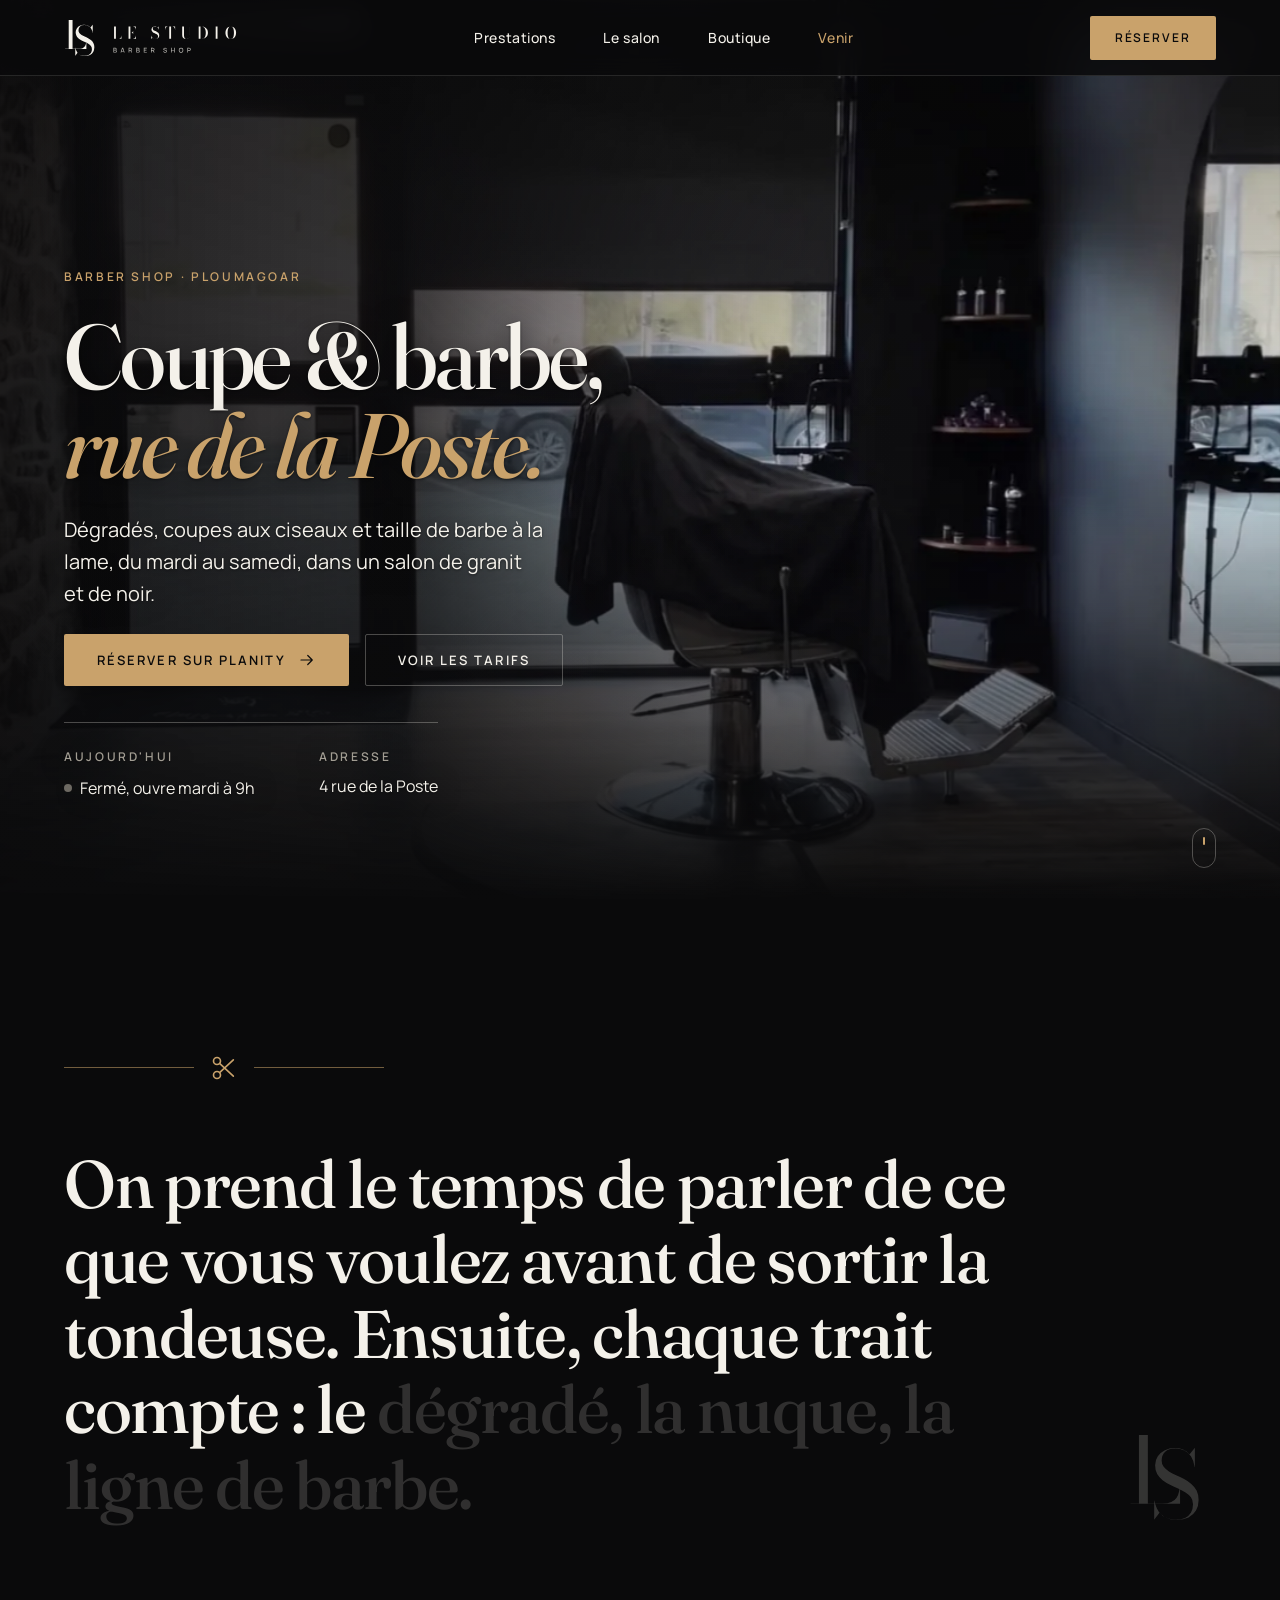
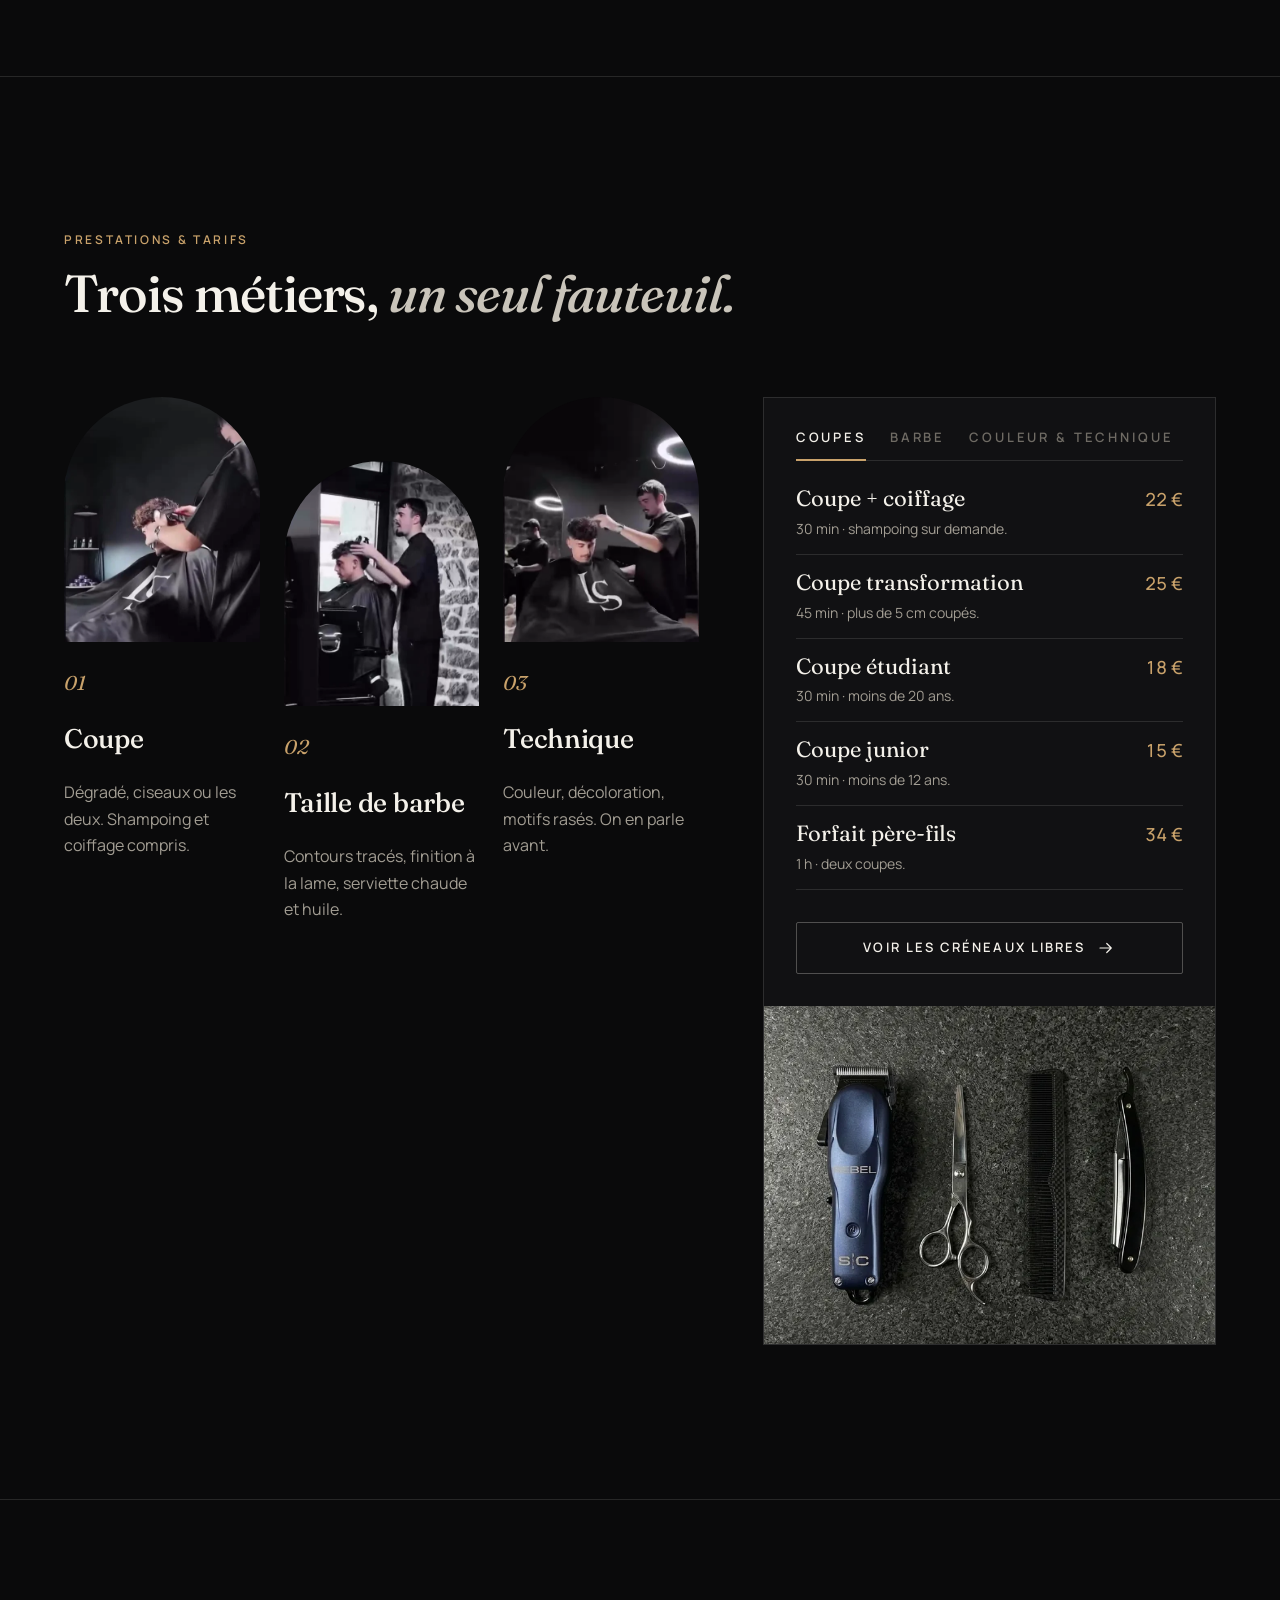
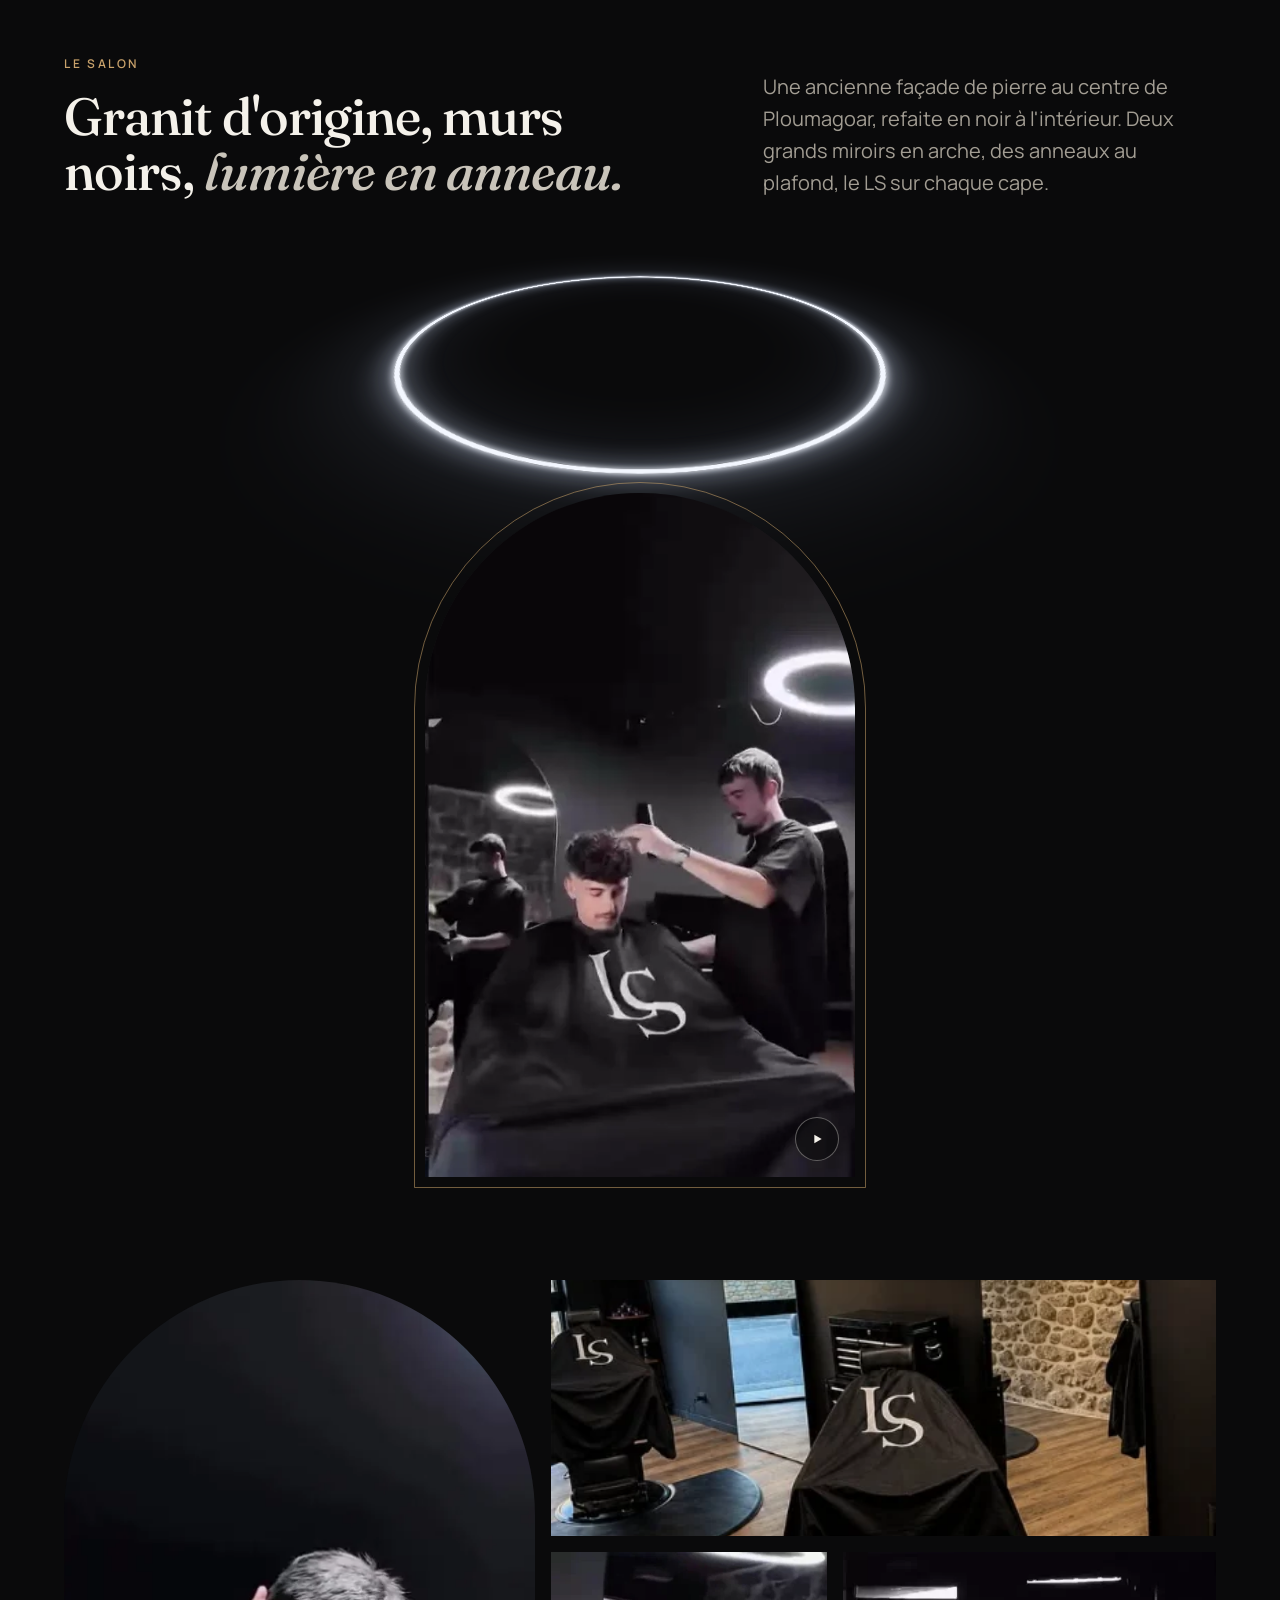
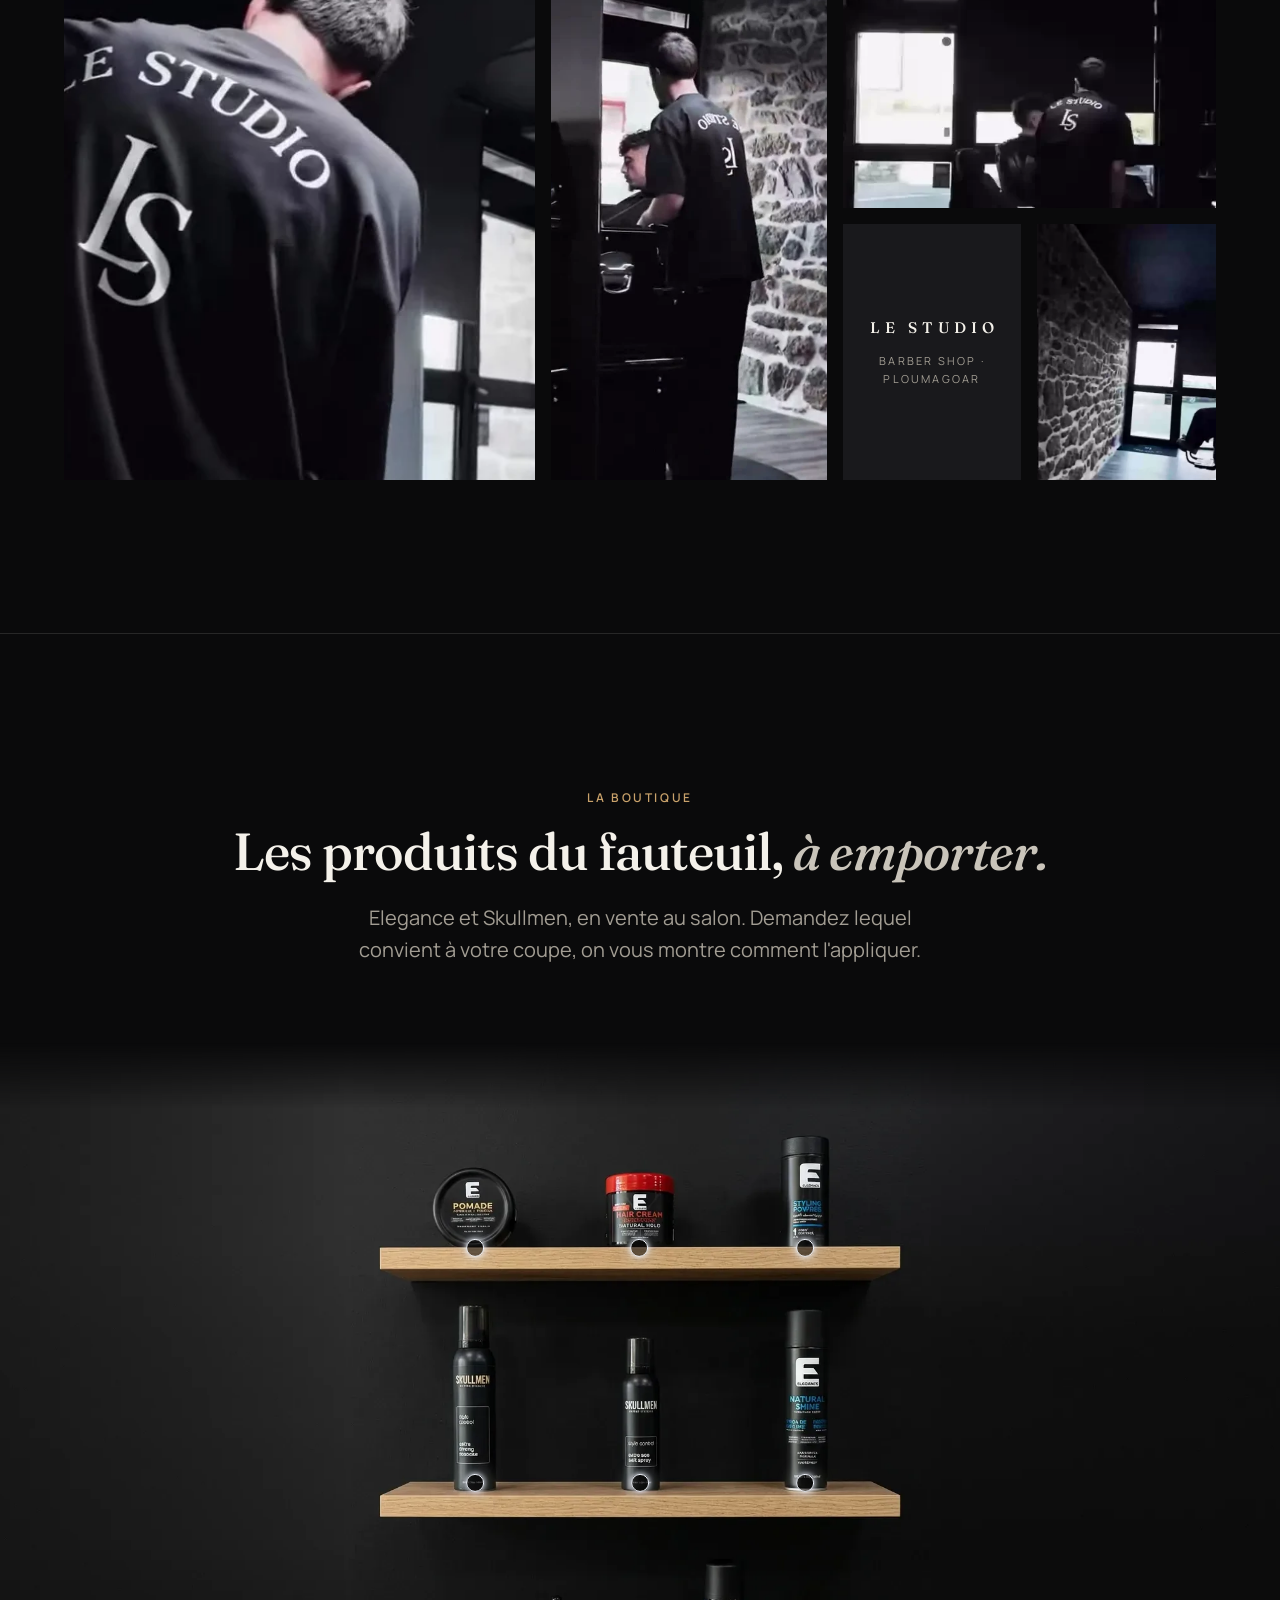
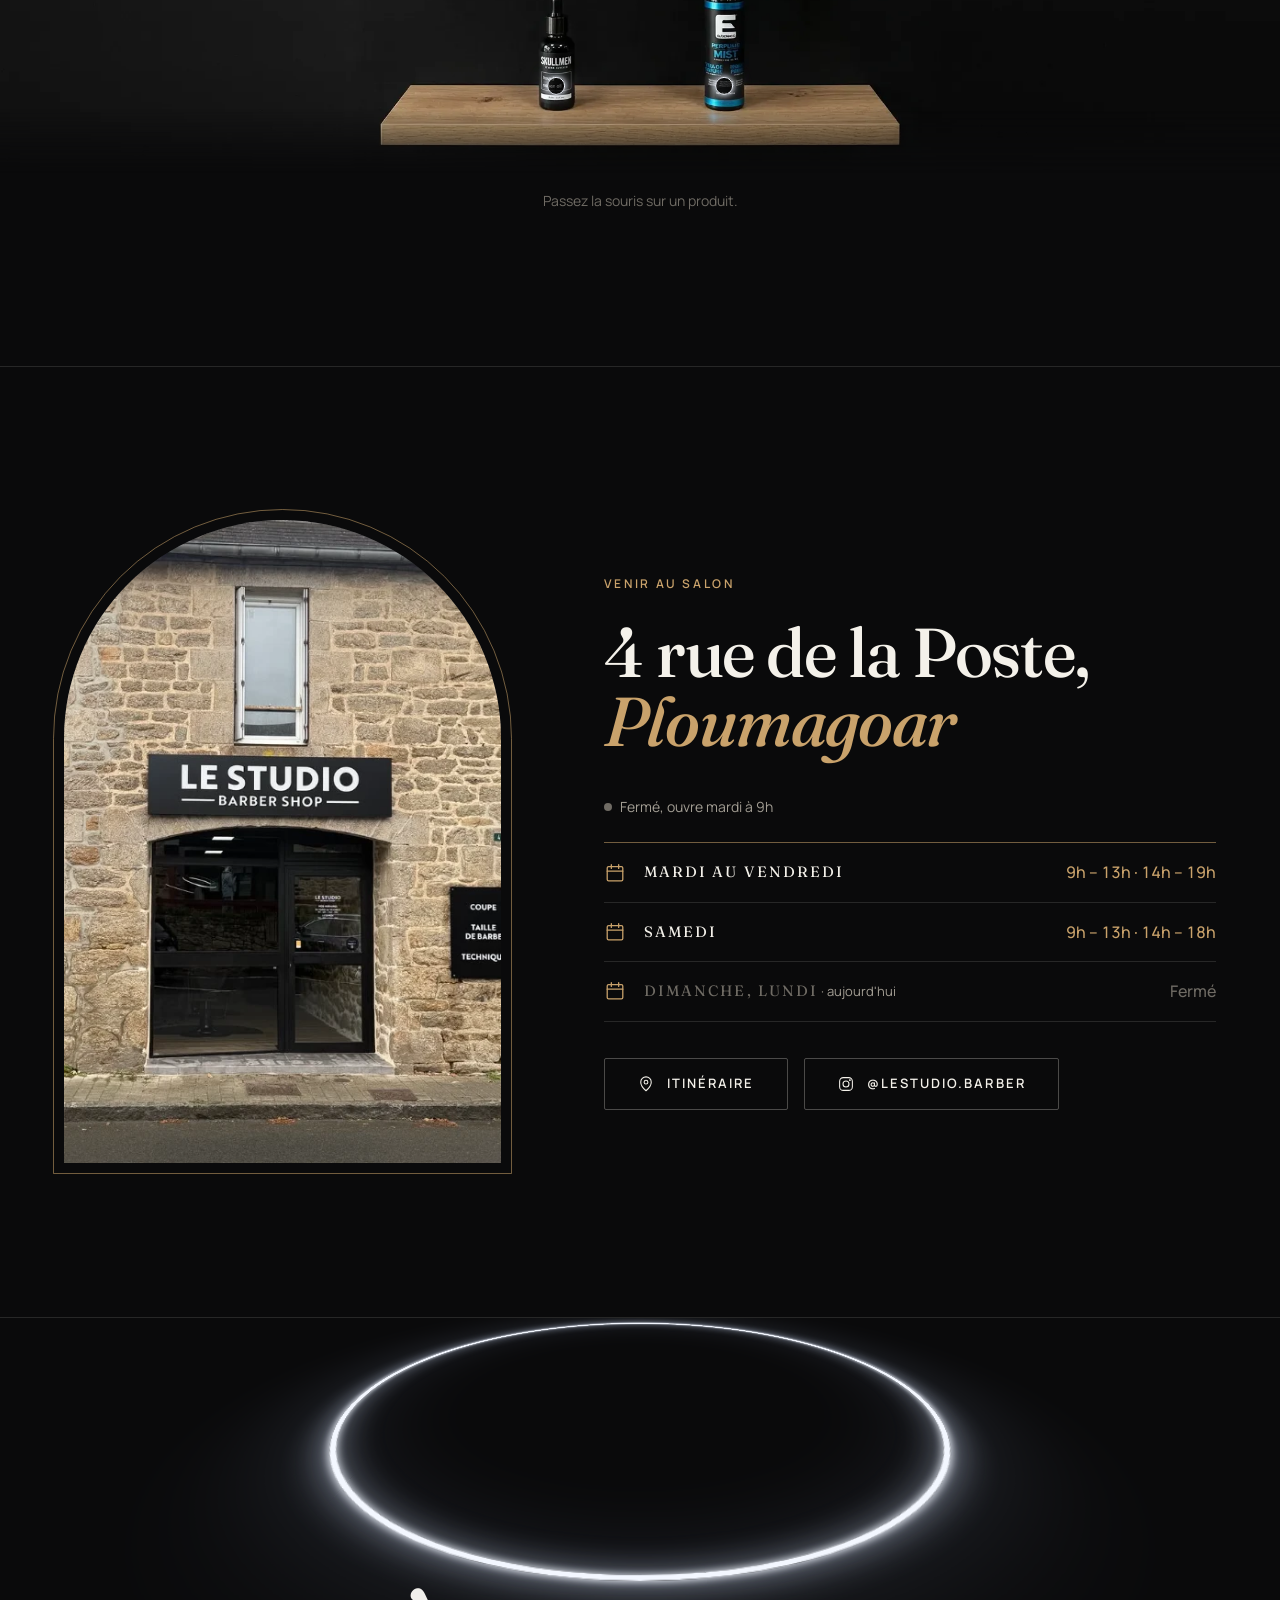
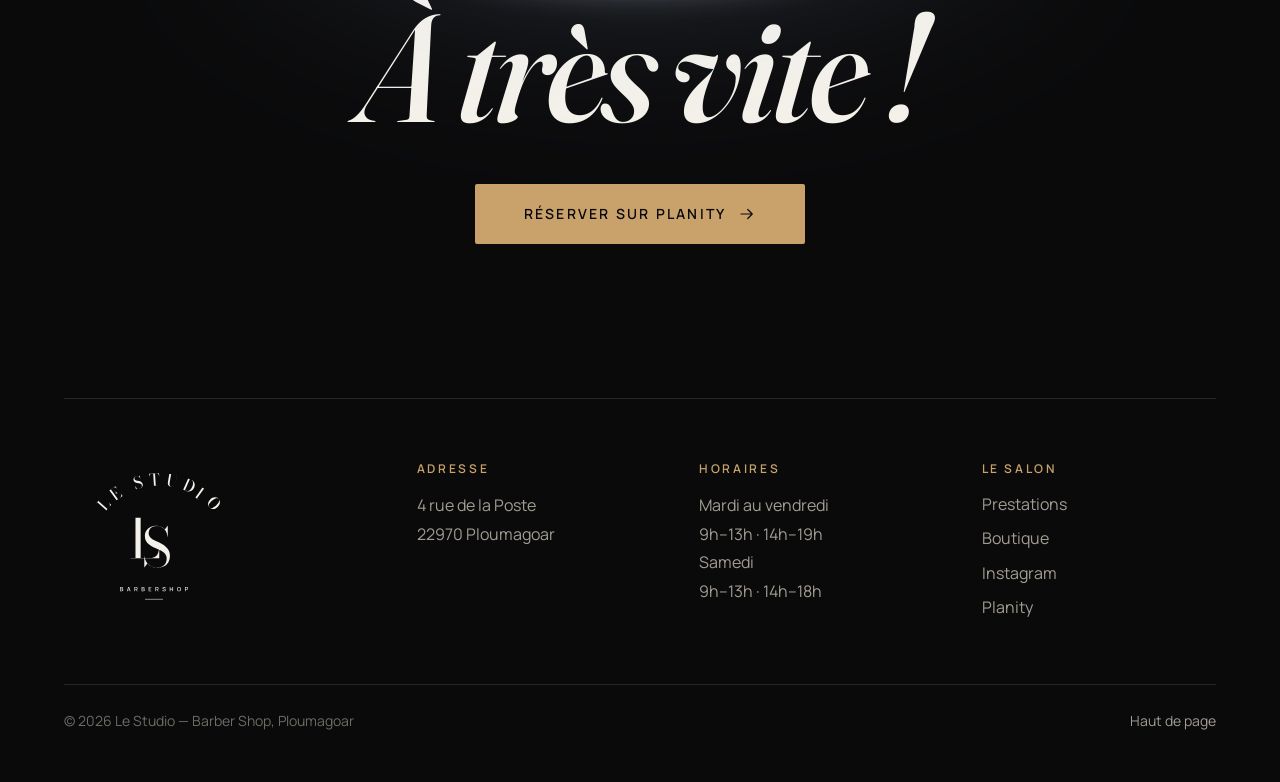
==== commit 1749a891: "Police Fraunces pour les titres, défilement fluide Lenis - Fraunces remplace Bodoni Moda (--font-dis" ====
--- a/index.html
+++ b/index.html
@@ -17,6 +17,7 @@
 <link rel="preconnect" href="https://fonts.gstatic.com" crossorigin>
 <link rel="stylesheet" href="design-system/tokens.css">
 <link rel="stylesheet" href="design-system/components.css">
+<link rel="stylesheet" href="assets/vendor/lenis.css">
 <link rel="stylesheet" href="assets/css/site.css">
 <link rel="preload" as="image" href="assets/img/salon-fauteuil.webp" fetchpriority="high">
 <script>
@@ -315,6 +316,7 @@
   <a class="ls-btn ls-btn--primary ls-btn--block" href="https://www.planity.com/le-studio-barber-shop-22970-ploumagoar">Réserver sur Planity</a>
 </nav>
 
+<script src="assets/vendor/lenis.min.js" defer></script>
 <script src="assets/js/site.js" defer></script>
 </body>
 </html>
--- a/design-system/tokens.css
+++ b/design-system/tokens.css
@@ -4,7 +4,7 @@
    le monogramme LS didone, la story « Horaires » (or cuivré), l'enseigne.
    ========================================================================== */
 
-@import url("https://fonts.googleapis.com/css2?family=Bodoni+Moda:ital,opsz,wght@0,6..96,400;0,6..96,500;1,6..96,400;1,6..96,500&family=Manrope:wght@400;500;600&display=swap");
+@import url("https://fonts.googleapis.com/css2?family=Fraunces:ital,opsz,wght@0,9..144,400..600;1,9..144,400..600&family=Manrope:wght@400;500;600&display=swap");
 
 :root {
   /* ---- Couleurs · primitives ------------------------------------------- */
@@ -49,7 +49,7 @@
   --color-danger:      var(--ls-red-400);
 
   /* ---- Typographie ------------------------------------------------------ */
-  --font-display: "Bodoni Moda", "Didot", "Bodoni 72", Georgia, serif; /* le LS */
+  --font-display: "Fraunces", Georgia, "Times New Roman", serif; /* titres : chic et robuste */
   --font-sans:    "Manrope", "Helvetica Neue", Arial, sans-serif;      /* l'enseigne */
 
   /* Échelle fluide 390 → 1440 */
--- a/design-system/components.css
+++ b/design-system/components.css
@@ -17,9 +17,8 @@
 ::selection { background: var(--color-accent); color: var(--color-on-accent); }
 
 .ls-container { width: min(100% - 2 * var(--gutter), var(--container)); margin-inline: auto; }
-/* Bodoni Moda : à grande taille, l'axe « opsz » amincit les empattements au point de les faire disparaître.
-   On le fige à son réglage le plus robuste (petite taille) et on passe en graisse 500. */
-html { font-optical-sizing: none; }
+/* Fraunces : l'axe « opsz » reste automatique — trait plus robuste en petit, plus fin et élégant en très grand. */
+html { font-optical-sizing: auto; }
 
 .ls-visually-hidden { position: absolute !important; width: 1px; height: 1px; overflow: hidden; clip: rect(0 0 0 0); white-space: nowrap; }
 
--- a/assets/vendor/lenis.css
+++ b/assets/vendor/lenis.css
@@ -0,0 +1,26 @@
+html.lenis,
+html.lenis body {
+  height: auto;
+}
+
+.lenis:not(.lenis-autoToggle).lenis-stopped {
+  overflow: clip;
+}
+
+.lenis [data-lenis-prevent],
+.lenis [data-lenis-prevent-wheel],
+.lenis [data-lenis-prevent-touch],
+.lenis [data-lenis-prevent-vertical],
+.lenis [data-lenis-prevent-horizontal] {
+  overscroll-behavior: contain;
+}
+
+.lenis.lenis-smooth iframe {
+  pointer-events: none;
+}
+
+.lenis.lenis-autoToggle {
+  transition-property: overflow;
+  transition-duration: 1ms;
+  transition-behavior: allow-discrete;
+}
--- a/assets/css/site.css
+++ b/assets/css/site.css
@@ -4,6 +4,7 @@
 
 html { scroll-behavior: smooth; scroll-padding-top: 76px; }
 @media (prefers-reduced-motion: reduce) { html { scroll-behavior: auto; } }
+html.lenis { scroll-behavior: auto; } /* Lenis gère le défilement : pas de double lissage */
 body { overflow-x: clip; }
 em { font-style: italic; }
 .ls-h2 em { color: var(--ls-ivory-300); }
